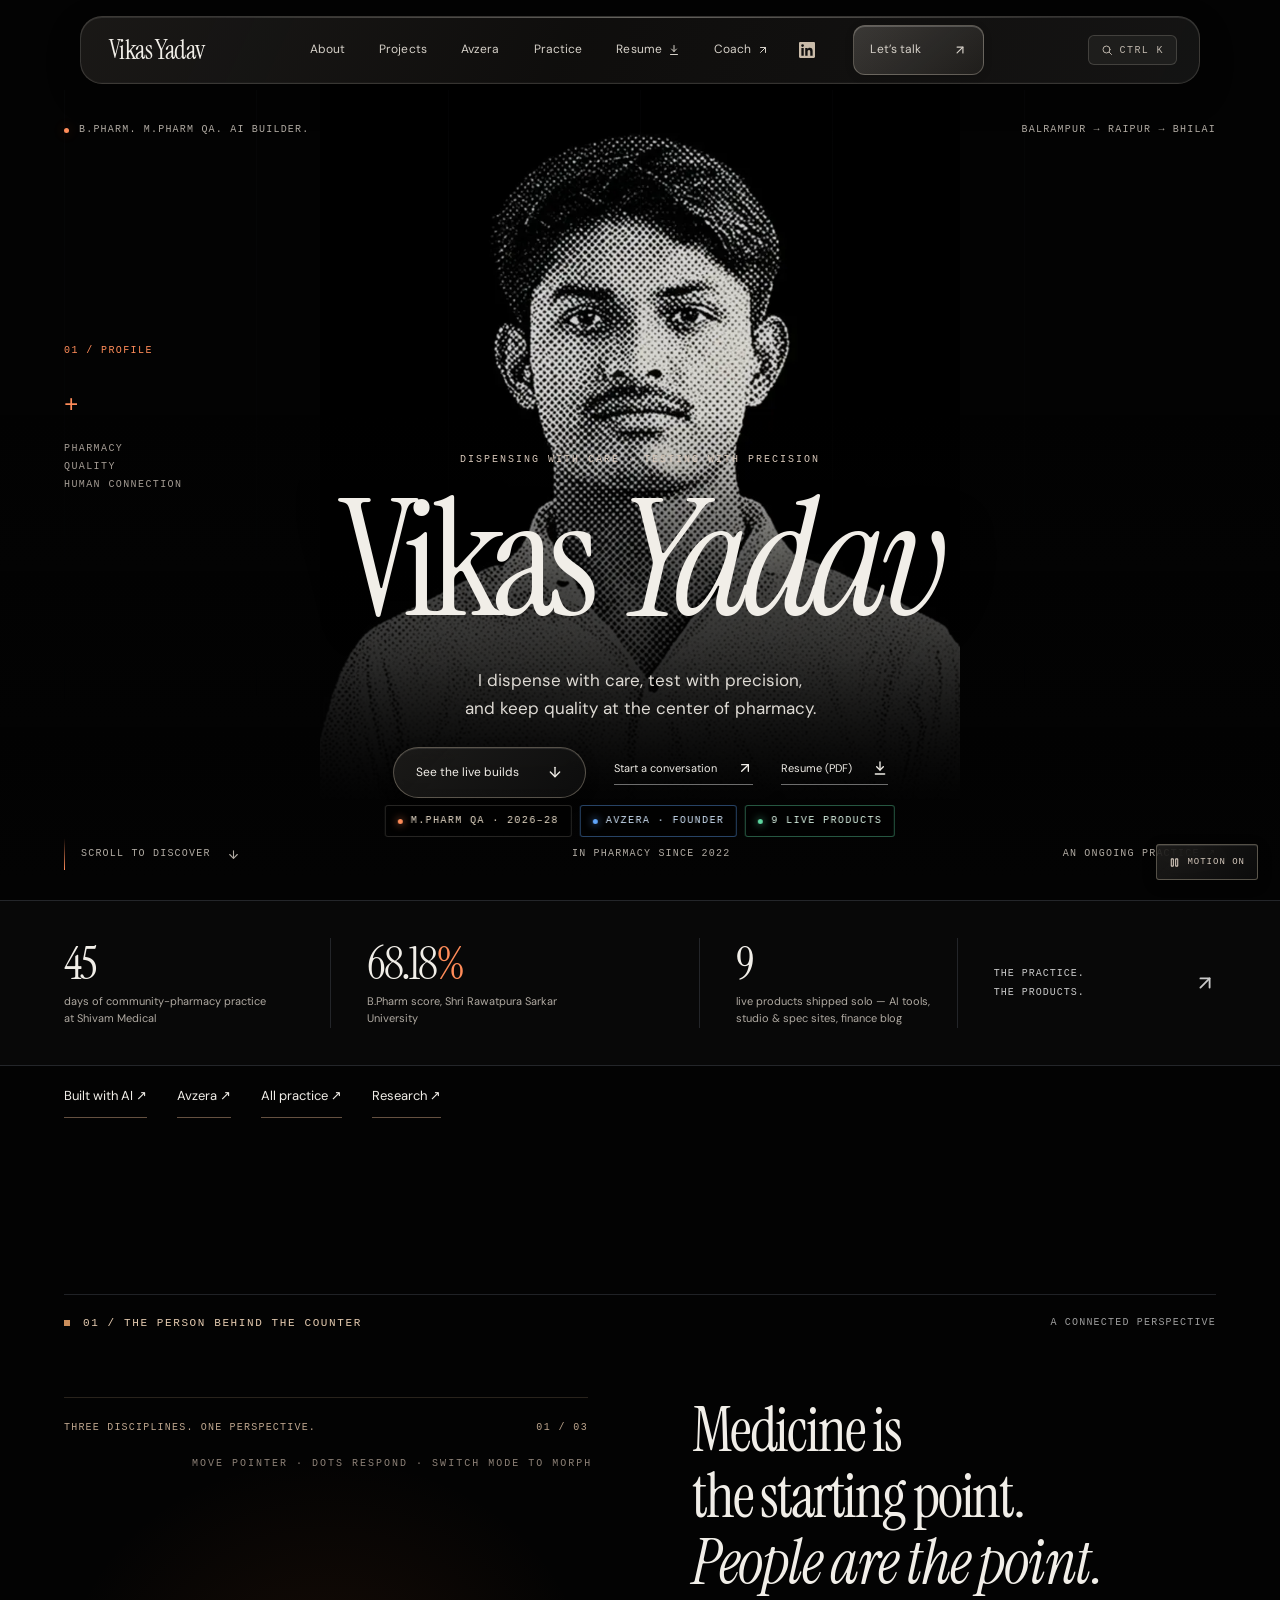
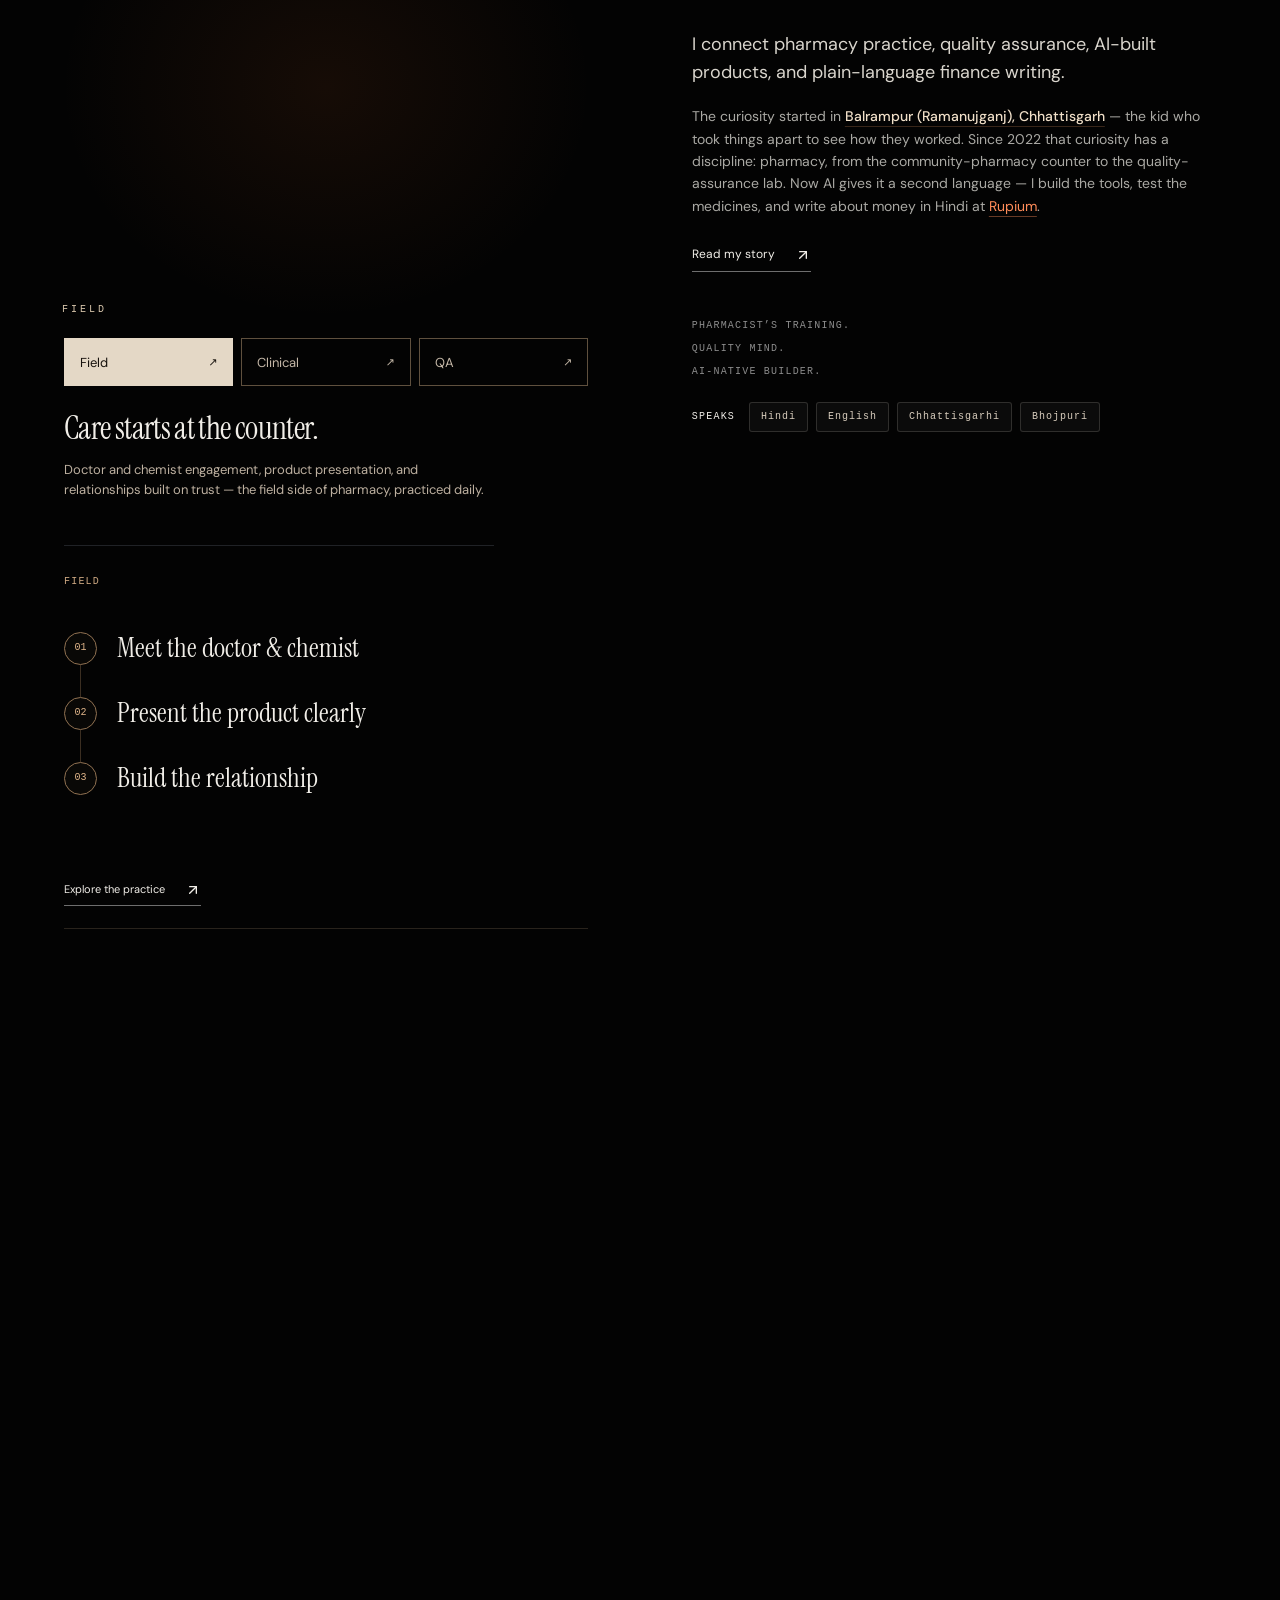
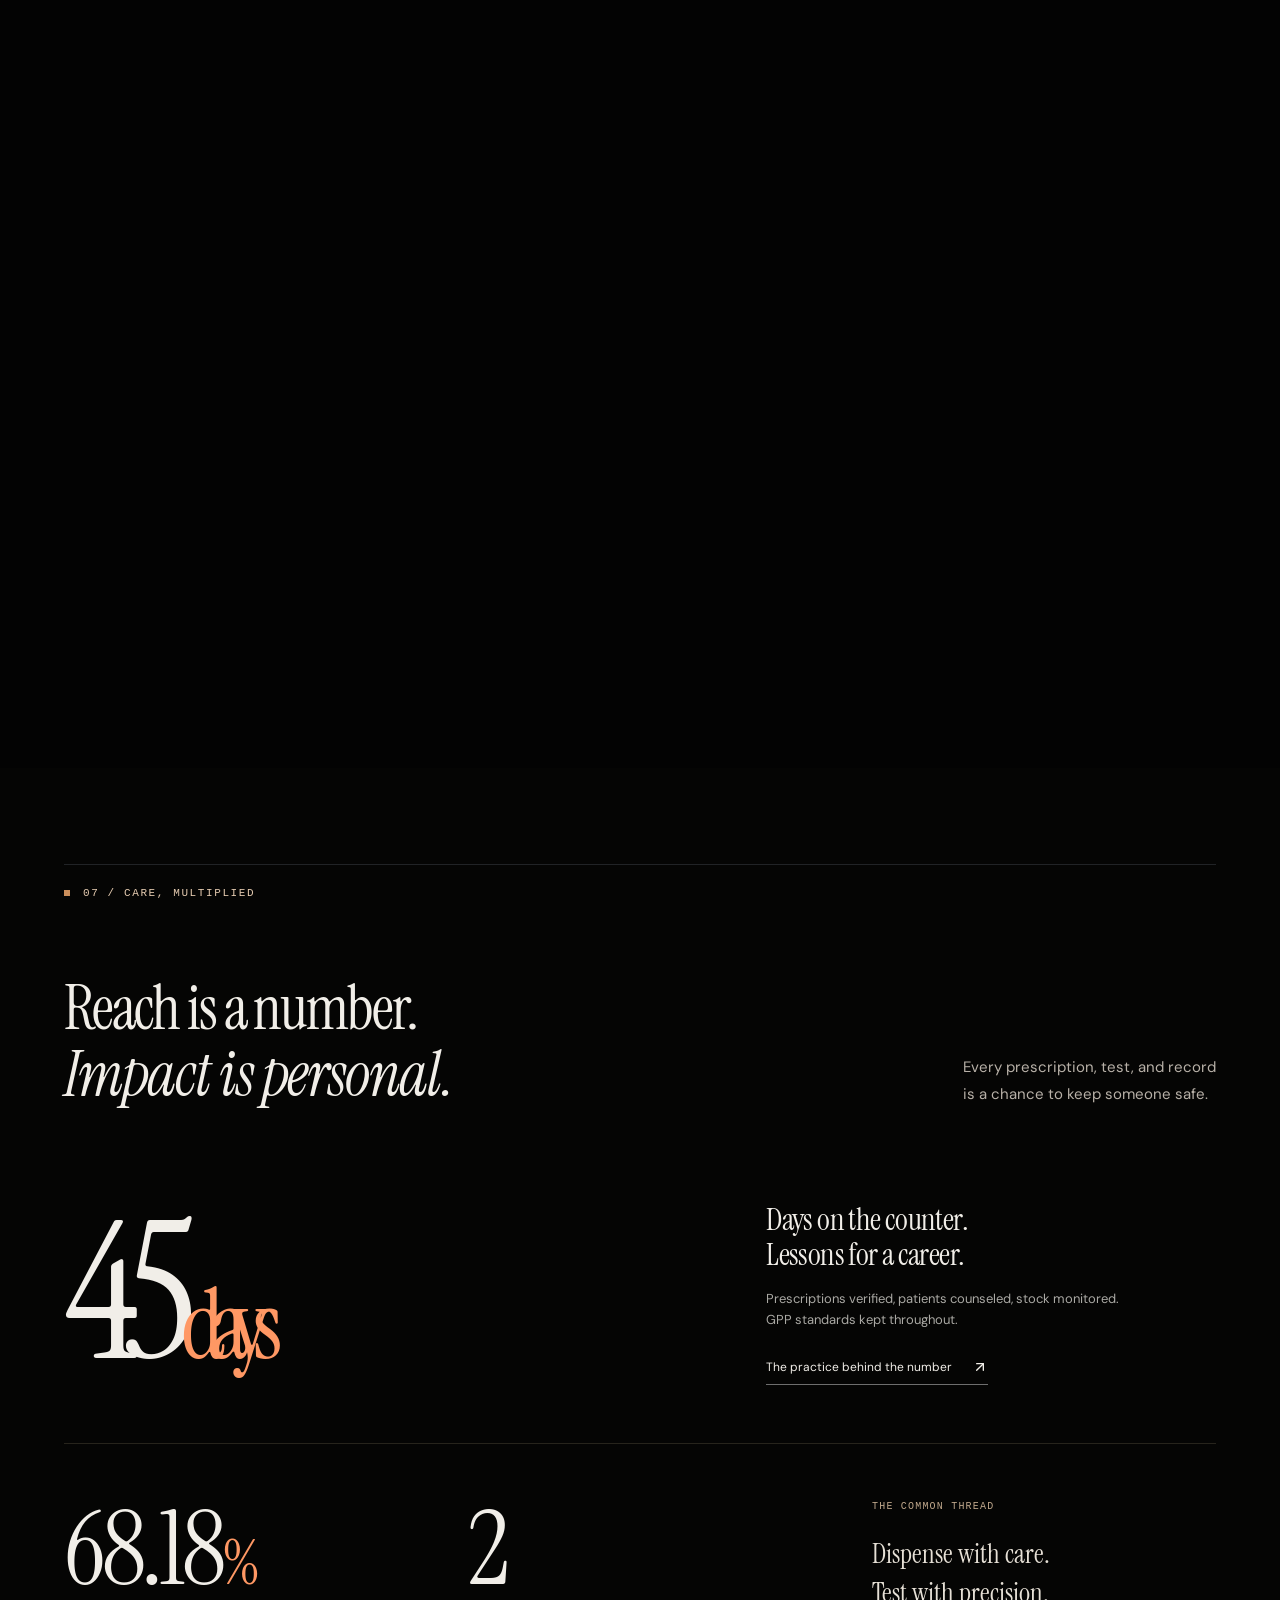
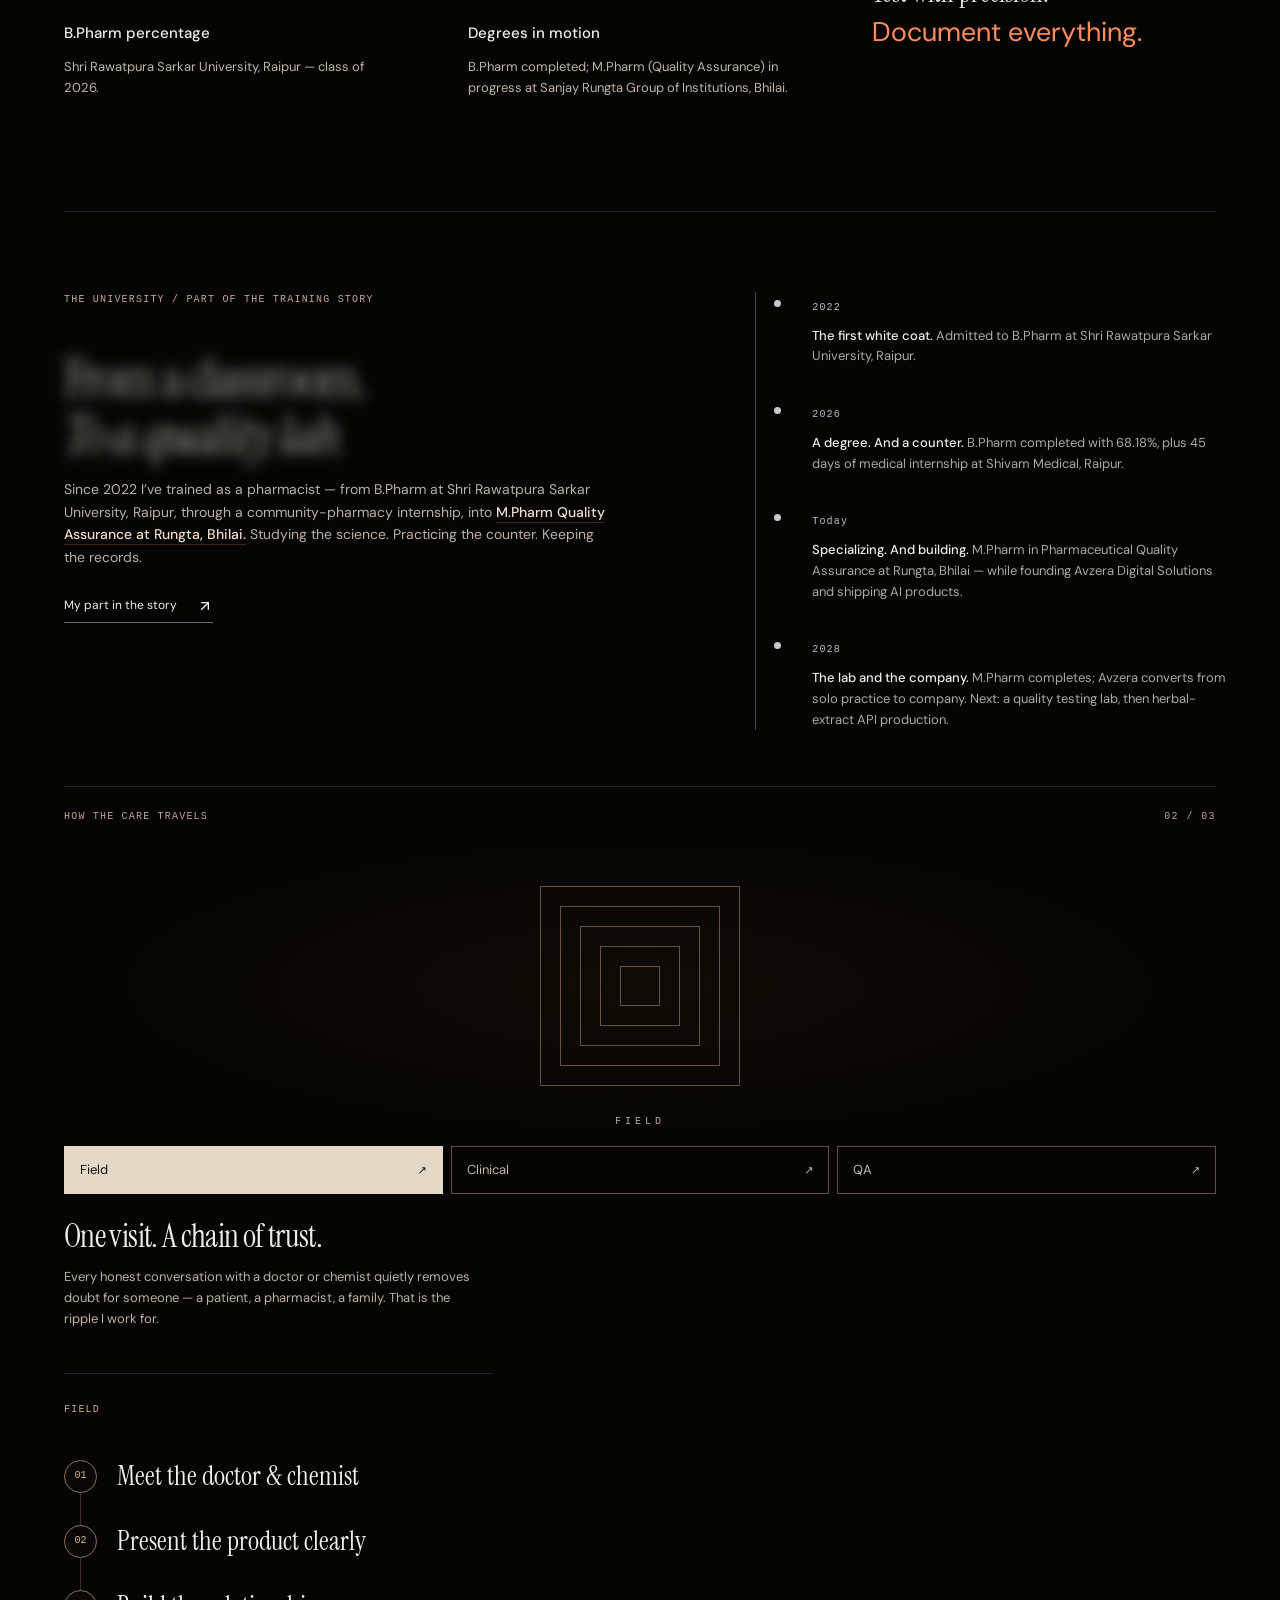
==== index.html @ 81adb716 "Update portfolio to vikasyadav.is-a.dev Publish the full static site with canonical domain metadata " ====
<!DOCTYPE html>
<html lang="en" data-scroll-behavior="smooth">
<head>
<meta charset="UTF-8">
<meta name="viewport" content="width=device-width, initial-scale=1.0">
<title>Vikas Yadav — B.Pharm | M.Pharm Quality Assurance</title>
<meta name="description" content="Portfolio of Vikas Yadav — B.Pharm graduate, M.Pharm (Pharmaceutical Quality Assurance) candidate, and AI-native builder. Nine live products, a runnable QA × AI drafting bench, pharmacy practice and GPP compliance.">
<meta name="theme-color" content="#030303">
<meta property="og:type" content="website">
<meta property="og:title" content="Vikas Yadav — B.Pharm | M.Pharm Quality Assurance">
<meta property="og:description" content="I dispense with care, test with precision, and build with AI — nine live products plus a runnable QA × AI drafting bench.">
<meta property="og:image" content="https://vikasyadav.is-a.dev/assets/og-card.jpg">
<meta property="og:image:width" content="1200">
<meta property="og:image:height" content="630">
<meta property="og:url" content="https://vikasyadav.is-a.dev/">
<meta name="twitter:card" content="summary_large_image">
<meta name="twitter:title" content="Vikas Yadav — B.Pharm | M.Pharm Quality Assurance">
<meta name="twitter:description" content="I dispense with care, test with precision, and build with AI — nine live products plus a runnable QA × AI drafting bench.">
<meta name="twitter:image" content="https://vikasyadav.is-a.dev/assets/og-card.jpg">
<link rel="canonical" href="https://vikasyadav.is-a.dev/">
<script type="application/ld+json">
{
  "@context": "https://schema.org",
  "@type": "Person",
  "name": "Vikas Yadav",
  "url": "https://vikasyadav.is-a.dev/",
  "image": "https://vikasyadav.is-a.dev/assets/og-card.jpg",
  "jobTitle": "Pharmacy graduate, M.Pharm (Quality Assurance) candidate, AI-native builder",
  "description": "B.Pharm graduate and M.Pharm Pharmaceutical Quality Assurance candidate who builds live AI products solo; founder of Avzera Digital Solutions.",
  "email": "mailto:vvu364992@gmail.com",
  "telephone": "+91-74893-10821",
  "address": { "@type": "PostalAddress", "addressLocality": "Bhilai", "addressRegion": "Chhattisgarh", "addressCountry": "IN" },
  "alumniOf": [
    { "@type": "CollegeOrUniversity", "name": "Shri Rawatpura Sarkar University, Raipur" },
    { "@type": "CollegeOrUniversity", "name": "Sanjay Rungta Group of Institutions, Bhilai" }
  ],
  "worksFor": { "@type": "Organization", "name": "Avzera Digital Solutions" },
  "knowsAbout": ["Pharmaceutical Quality Assurance", "Good Pharmacy Practices", "AI agents and automation", "Web app development", "Hindi personal-finance writing"],
  "sameAs": ["https://www.linkedin.com/in/vikas-yadav-hq/", "https://www.rupium.in"]
}
</script>
<link rel="preload" as="font" type="font/woff2" href="assets/fonts/dm-sans-latin.woff2" crossorigin>
<link rel="preload" as="font" type="font/woff2" href="assets/fonts/instrument-serif-latin.woff2" crossorigin>
<link rel="preload" as="font" type="font/woff2" href="assets/fonts/instrument-serif-italic-latin.woff2" crossorigin>
<link rel="preload" as="image" href="assets/portrait-720.webp" imagesrcset="assets/portrait-560.webp 560w, assets/portrait-720.webp 720w, assets/portrait.webp 880w" imagesizes="(max-width:700px) 430px, 620px" fetchpriority="high">
<link rel="stylesheet" href="css/style.css">
<link rel="icon" href="data:image/svg+xml,%3Csvg xmlns='http://www.w3.org/2000/svg' viewBox='0 0 64 64'%3E%3Crect width='64' height='64' rx='14' fill='%23030303'/%3E%3Ctext x='32' y='44' font-family='Georgia,serif' font-size='36' fill='%23ff8c59' text-anchor='middle' font-style='italic'%3EV%3C/text%3E%3C/svg%3E">
</head>
<body>

<div class="scroll-progress" aria-hidden="true"></div>
<div class="scene-backdrop" aria-hidden="true">
  <figure class="hero-portrait">
    <img src="assets/portrait.webp" srcset="assets/portrait-560.webp 560w, assets/portrait-720.webp 720w, assets/portrait.webp 880w" sizes="(max-width:700px) 430px, 620px" alt="Vikas Yadav — halftone duotone portrait" fetchpriority="high" width="880" height="1100">
  </figure>
  <canvas class="hero-particles" aria-hidden="true"></canvas>
</div>

<a class="skip-link" href="#main">Skip to content</a>

<!-- ============ MOTION TOGGLE ============ -->
<button class="motion-toggle" id="motionToggle" aria-pressed="true" title="Toggle animations">
  <svg class="motion-icon-on" width="11" height="11" viewBox="0 0 24 24" fill="none" stroke="currentColor" stroke-width="2.4" stroke-linecap="round"><rect x="5" y="4" width="4.5" height="16" rx="1"/><rect x="14.5" y="4" width="4.5" height="16" rx="1"/></svg>
  <svg class="motion-icon-off" width="11" height="11" viewBox="0 0 24 24" fill="currentColor" stroke="currentColor" stroke-width="2" stroke-linejoin="round"><polygon points="6 3 20 12 6 21 6 3"/></svg>
  <span id="motionLabel">MOTION ON</span>
</button>

<button class="live-effects" id="liveEffects" aria-pressed="false">Enable live effects</button>

<!-- ============ NAVIGATION ============ -->
<header class="navigation" id="navigation">
  <a class="nav-brand" href="#top">Vikas Yadav</a>
  <nav class="nav-links" id="navLinks" aria-label="Primary">
    <a href="#about" data-nav="about"><span class="signal-text"><span class="signal-text-size">About</span><span class="signal-text-live">About</span></span></a>
    <a href="#projects" data-nav="projects"><span class="signal-text"><span class="signal-text-size">Projects</span><span class="signal-text-live">Projects</span></span></a>
    <a href="#avzera" data-nav="avzera"><span class="signal-text"><span class="signal-text-size">Avzera</span><span class="signal-text-live">Avzera</span></span></a>
    <a href="#work" data-nav="work"><span class="signal-text"><span class="signal-text-size">Practice</span><span class="signal-text-live">Practice</span></span></a>
    <a href="assets/vikas-yadav-resume.pdf" download><span class="signal-text"><span class="signal-text-size">Resume</span><span class="signal-text-live">Resume</span></span>
      <svg width="12" height="12" viewBox="0 0 24 24" fill="none" stroke="currentColor" stroke-width="2" stroke-linecap="round" stroke-linejoin="round"><path d="M12 3v12"/><path d="m7 10 5 5 5-5"/><path d="M5 21h14"/></svg>
    </a>
    <a href="coach/index.html"><span class="signal-text"><span class="signal-text-size">Coach</span><span class="signal-text-live">Coach</span></span>
      <svg width="12" height="12" viewBox="0 0 24 24" fill="none" stroke="currentColor" stroke-width="2" stroke-linecap="round" stroke-linejoin="round"><path d="M7 7h10v10"/><path d="M7 17 17 7"/></svg>
    </a>
    <a href="https://www.linkedin.com/in/vikas-yadav-hq/" target="_blank" rel="noopener noreferrer" class="nav-linkedin" aria-label="Vikas Yadav on LinkedIn" title="LinkedIn">
      <svg width="16" height="16" viewBox="0 0 24 24" fill="currentColor" aria-hidden="true"><path d="M20.447 20.452h-3.554v-5.569c0-1.328-.027-3.037-1.852-3.037-1.853 0-2.136 1.445-2.136 2.939v5.667H9.351V9h3.414v1.561h.046c.477-.9 1.637-1.85 3.37-1.85 3.601 0 4.267 2.37 4.267 5.455v6.286zM5.337 7.433a2.062 2.062 0 0 1-2.063-2.065 2.064 2.064 0 1 1 2.063 2.065zm1.782 13.019H3.555V9h3.564v11.452zM22.225 0H1.771C.792 0 0 .774 0 1.729v20.542C0 23.227.792 24 1.771 24h20.451C23.2 24 24 23.227 24 22.271V1.729C24 .774 23.2 0 22.222 0h.003z"/></svg>
    </a>
    <button class="menu-palette" id="paletteHintMobile" type="button">
      <span>Search / commands</span>
      <svg width="18" height="18" viewBox="0 0 24 24" fill="none" stroke="currentColor" stroke-width="2" stroke-linecap="round" stroke-linejoin="round"><circle cx="11" cy="11" r="7"/><path d="m21 21-4.3-4.3"/></svg>
    </button>
    <a href="#contact" class="nav-contact"><span class="signal-text"><span class="signal-text-size">Let’s talk</span><span class="signal-text-live">Let’s talk</span></span>
      <svg width="14" height="14" viewBox="0 0 24 24" fill="none" stroke="currentColor" stroke-width="2" stroke-linecap="round" stroke-linejoin="round"><path d="M7 7h10v10"/><path d="M7 17 17 7"/></svg>
    </a>
  </nav>
  <button class="palette-hint" id="paletteHint" type="button" title="Open command palette (Ctrl+K)">
    <svg width="12" height="12" viewBox="0 0 24 24" fill="none" stroke="currentColor" stroke-width="2" stroke-linecap="round" stroke-linejoin="round"><circle cx="11" cy="11" r="7"/><path d="m21 21-4.3-4.3"/></svg>
    <span>CTRL K</span>
  </button>
  <button class="menu-toggle" id="menuToggle" aria-expanded="false" aria-controls="navLinks">
    <span>Menu</span>
    <svg width="18" height="18" viewBox="0 0 24 24" fill="none" stroke="currentColor" stroke-width="1.8" stroke-linecap="round"><line x1="3" y1="7" x2="21" y2="7"/><line x1="3" y1="12" x2="21" y2="12"/><line x1="3" y1="17" x2="21" y2="17"/></svg>
  </button>
</header>

<main id="main">

<!-- ============ HERO ============ -->
<section class="hero" id="top">
  <div class="hero-grid" aria-hidden="true"></div>

  <div class="hero-topline">
    <span><i class="live-dot"></i> B.PHARM. M.PHARM QA. AI BUILDER.</span>
    <span>BALRAMPUR → RAIPUR → BHILAI</span>
  </div>

  <div class="hero-content">
    <span class="hero-kicker" data-glitch><span class="signal-text"><span class="signal-text-size">DISPENSING WITH CARE · TESTING WITH PRECISION</span><span class="signal-text-live">DISPENSING WITH CARE · TESTING WITH PRECISION</span></span></span>
    <h1>
      <span class="line-mask"><span class="reveal-line">Vikas <em>Yadav</em></span></span>
    </h1>
    <div class="hero-description">
      <p>I dispense with care, test with precision,<br class="desktop-break"> and keep quality at the center of pharmacy.</p>
      <div class="hero-actions">
        <a class="pill-link" href="#projects"><span class="signal-text"><span class="signal-text-size">See the live builds</span><span class="signal-text-live">See the live builds</span></span>
          <svg width="16" height="16" viewBox="0 0 24 24" fill="none" stroke="currentColor" stroke-width="2" stroke-linecap="round" stroke-linejoin="round"><path d="M12 5v14"/><path d="m19 12-7 7-7-7"/></svg>
        </a>
        <a class="text-link" href="#contact"><span class="signal-text"><span class="signal-text-size">Start a conversation</span><span class="signal-text-live">Start a conversation</span></span>
          <svg width="16" height="16" viewBox="0 0 24 24" fill="none" stroke="currentColor" stroke-width="2" stroke-linecap="round" stroke-linejoin="round"><path d="M7 7h10v10"/><path d="M7 17 17 7"/></svg>
        </a>
        <a class="text-link" href="assets/vikas-yadav-resume.pdf" download><span class="signal-text"><span class="signal-text-size">Resume (PDF)</span><span class="signal-text-live">Resume (PDF)</span></span>
          <svg width="16" height="16" viewBox="0 0 24 24" fill="none" stroke="currentColor" stroke-width="2" stroke-linecap="round" stroke-linejoin="round"><path d="M12 3v12"/><path d="m7 10 5 5 5-5"/><path d="M5 21h14"/></svg>
        </a>
      </div>
      <div class="hero-status" aria-label="Current status">
        <span class="status-chip"><i class="live-dot"></i> M.PHARM QA · 2026–28</span>
        <span class="status-chip status-chip-blue"><i></i> AVZERA · FOUNDER</span>
        <span class="status-chip status-chip-green"><i></i> 9 LIVE PRODUCTS</span>
      </div>
    </div>
  </div>

  <div class="hero-side-note" aria-hidden="true">
    <span>01 / PROFILE</span>
    <span>PHARMACY<br>QUALITY<br>HUMAN CONNECTION</span>
  </div>

  <div class="hero-bottom">
    <a href="#about"><span class="scroll-line"></span> SCROLL TO DISCOVER
      <svg width="13" height="13" viewBox="0 0 24 24" fill="none" stroke="currentColor" stroke-width="2" stroke-linecap="round" stroke-linejoin="round"><path d="M12 5v14"/><path d="m19 12-7 7-7-7"/></svg>
    </a>
    <span>IN PHARMACY SINCE 2022</span>
    <span class="hero-edition">AN ONGOING PRACTICE ↗</span>
  </div>
</section>

<!-- ============ PROOF STRIP ============ -->
<section class="proof-strip" aria-label="Career highlights">
  <div>
    <strong><span class="count" data-count="45">0</span><span class="suffix"></span></strong>
    <p>days of community-pharmacy practice at Shivam Medical</p>
  </div>
  <div>
    <strong><span class="count" data-count="68.18" data-format="dec2">0</span><span class="suffix">%</span></strong>
    <p>B.Pharm score, Shri Rawatpura Sarkar University</p>
  </div>
  <div>
    <strong><span class="count" data-count="9">0</span><span class="suffix"></span></strong>
    <p>live products shipped solo — AI tools, studio &amp; spec sites, finance blog</p>
  </div>
  <a href="#projects">THE PRACTICE.<br>THE PRODUCTS.
    <svg width="22" height="22" viewBox="0 0 24 24" fill="none" stroke="currentColor" stroke-width="2" stroke-linecap="round" stroke-linejoin="round"><path d="M7 7h10v10"/><path d="M7 17 17 7"/></svg>
  </a>
</section>

<div class="chapter-index solid-section">
  <a href="#projects">Built with AI ↗</a>
  <a href="#avzera">Avzera ↗</a>
  <a href="#work">All practice ↗</a>
  <a href="#research">Research ↗</a>
</div>

<!-- ============ ABOUT ============ -->
<section id="about" class="about chapter solid-section">
  <div class="section-label">
    <span data-glitch><span class="signal-text"><span class="signal-text-size">01 / THE PERSON BEHIND THE COUNTER</span><span class="signal-text-live">01 / THE PERSON BEHIND THE COUNTER</span></span></span>
    <span>A CONNECTED PERSPECTIVE</span>
  </div>
  <div class="about-grid">
    <div class="about-copy" data-reveal>
      <h2>Medicine is<br>the starting point.<br><em>People are the point.</em></h2>
      <p class="lead">I connect pharmacy practice, quality assurance, AI-built products, and plain-language finance writing.</p>
      <p>The curiosity started in <strong class="copy-highlight">Balrampur (Ramanujganj), Chhattisgarh</strong> — the kid who took things apart to see how they worked. Since 2022 that curiosity has a discipline: pharmacy, from the community-pharmacy counter to the quality-assurance lab. Now AI gives it a second language — I build the tools, test the medicines, and write about money in Hindi at <a class="copy-link" href="https://www.rupium.in" target="_blank" rel="noopener noreferrer">Rupium</a>.</p>
      <a class="text-link" href="#journey">Read my story
        <svg width="16" height="16" viewBox="0 0 24 24" fill="none" stroke="currentColor" stroke-width="2" stroke-linecap="round" stroke-linejoin="round"><path d="M7 7h10v10"/><path d="M7 17 17 7"/></svg>
      </a>
      <div class="identity-notes">
        <span>PHARMACIST’S TRAINING.</span>
        <span>QUALITY MIND.</span>
        <span>AI-NATIVE BUILDER.</span>
      </div>
      <div class="lang-strip" aria-label="Languages">
        <span class="eyebrow">SPEAKS</span>
        <span>Hindi</span><span>English</span><span>Chhattisgarhi</span><span>Bhojpuri</span>
      </div>
    </div>

    <div class="signal-explorer">
      <div class="signal-topline">
        <span class="eyebrow">THREE DISCIPLINES. ONE PERSPECTIVE.</span>
        <span>01 / 03</span>
      </div>
      <div class="signal-visual signal-visual-dots" id="signalVisual1">
        <canvas id="signalCanvas1" aria-hidden="true"></canvas>
        <div class="signal-fallback" aria-hidden="true"><i></i><i></i><i></i><i></i><i></i></div>
        <span class="signal-dot-hint">MOVE POINTER · DOTS RESPOND · SWITCH MODE TO MORPH</span>
        <span class="signal-center-label">CHOOSE A PERSPECTIVE</span>
      </div>
      <div class="signal-options" role="group" aria-label="Choose a perspective">
        <button type="button" aria-pressed="true" data-mode="field">Field <i>↗</i></button>
        <button type="button" aria-pressed="false" data-mode="clinical">Clinical <i>↗</i></button>
        <button type="button" aria-pressed="false" data-mode="qa">QA <i>↗</i></button>
      </div>
      <div class="signal-story" aria-live="polite">
        <h3 id="signalTitle1">Care starts at the counter.</h3>
        <p id="signalText1">Doctor and chemist engagement, product presentation, and relationships built on trust — the field side of pharmacy, practiced daily.</p>
        <div class="thinking-path">
          <span class="eyebrow" id="signalPathLabel1">FIELD</span>
          <ol id="signalPath1">
            <li style="animation-delay:0ms"><span>01</span>Meet the doctor &amp; chemist</li>
            <li style="animation-delay:70ms"><span>02</span>Present the product clearly</li>
            <li style="animation-delay:140ms"><span>03</span>Build the relationship</li>
          </ol>
        </div>
        <a class="text-link" href="#work">Explore the practice
          <svg width="16" height="16" viewBox="0 0 24 24" fill="none" stroke="currentColor" stroke-width="2" stroke-linecap="round" stroke-linejoin="round"><path d="M7 7h10v10"/><path d="M7 17 17 7"/></svg>
        </a>
      </div>
    </div>
  </div>
</section>

<!-- ============ BUILT WITH AI / SHOWCASE ============ -->
<section class="media-showcase chapter solid-section" id="projects">
  <div class="section-label">
    <span data-glitch><span class="signal-text"><span class="signal-text-size">02 / BUILT WITH AI</span><span class="signal-text-live">02 / BUILT WITH AI</span></span></span>
    <span>SHIPPED. LIVE. VERIFIED.</span>
  </div>
  <div class="selected-heading" data-editorial-reveal>
    <h2>Nine products.<br><em>One builder.</em></h2>
    <p>AI agents, studio &amp; spec sites, and a finance blog —<br>designed, built, and shipped solo.<br>Nine live links, plus one runnable prototype.</p>
    <a class="text-link" href="#avzera">Hire the builder — Avzera
      <svg width="16" height="16" viewBox="0 0 24 24" fill="none" stroke="currentColor" stroke-width="2" stroke-linecap="round" stroke-linejoin="round"><path d="M7 7h10v10"/><path d="M7 17 17 7"/></svg>
    </a>
  </div>

  <div class="showcase-filters" role="group" aria-label="Filter projects">
    <button aria-pressed="true" data-filter="all">All builds</button>
    <button aria-pressed="false" data-filter="ai">AI products</button>
    <button aria-pressed="false" data-filter="client">Sites &amp; concepts</button>
    <button aria-pressed="false" data-filter="writing">Writing</button>
  </div>

  <span class="eyebrow showcase-count" aria-live="polite"><span id="showcaseCount">09</span> <span id="showcaseCountLabel">LIVE BUILDS</span></span>

  <div class="showcase-grid" id="showcaseGrid">
    <article class="showcase-card" data-channel="ai">
      <a class="showcase-screen" style="--show-hue:22" href="https://speakmark.vercel.app" target="_blank" rel="noopener noreferrer" aria-label="Open SpeakMark live site">
        <span class="showcase-art"><span class="showcase-kicker">AI PRODUCT / 01</span><span class="showcase-title">SpeakMark —<br><em>speaking coach.</em></span><span class="showcase-code">score: 0–10 · streak: daily</span></span>
        <span class="showcase-status"><i class="live-dot"></i> LIVE</span>
        <span class="showcase-arrow"><svg width="22" height="22" viewBox="0 0 24 24" fill="none" stroke="currentColor" stroke-width="2" stroke-linecap="round" stroke-linejoin="round"><path d="M7 7h10v10"/><path d="M7 17 17 7"/></svg></span>
      </a>
      <div class="showcase-meta"><span class="eyebrow">AI product</span><span class="showcase-credit">Solo build · AI coaching</span></div>
      <h3>SpeakMark</h3>
      <p>An AI English-speaking coach that marks your grammar like a red pen, scores every attempt out of 10, and keeps streaks so practice becomes daily.</p>
      <div class="showcase-tags"><span>Speech AI</span><span>Grammar marking</span><span>Streaks</span></div>
      <a class="text-link" href="https://speakmark.vercel.app" target="_blank" rel="noopener noreferrer">Open live site
        <svg width="16" height="16" viewBox="0 0 24 24" fill="none" stroke="currentColor" stroke-width="2" stroke-linecap="round" stroke-linejoin="round"><path d="M7 7h10v10"/><path d="M7 17 17 7"/></svg>
      </a>
    </article>

    <article class="showcase-card" data-channel="ai">
      <a class="showcase-screen" style="--show-hue:150" href="https://mira-skin-guide.onrender.com" target="_blank" rel="noopener noreferrer" aria-label="Open Mira Skin Health Guide live site">
        <span class="showcase-art"><span class="showcase-kicker">AI PRODUCT / 02</span><span class="showcase-title">Mira —<br><em>skin guide.</em></span><span class="showcase-code">photo + voice → guidance</span></span>
        <span class="showcase-status"><i class="live-dot"></i> LIVE</span>
        <span class="showcase-arrow"><svg width="22" height="22" viewBox="0 0 24 24" fill="none" stroke="currentColor" stroke-width="2" stroke-linecap="round" stroke-linejoin="round"><path d="M7 7h10v10"/><path d="M7 17 17 7"/></svg></span>
      </a>
      <div class="showcase-meta"><span class="eyebrow">AI product</span><span class="showcase-credit">Solo build · Health guidance</span></div>
      <h3>Mira Skin Health Guide</h3>
      <p>Send a photo and a voice or text question; Mira replies gently in spoken Hindi or English, with safety-first framing on every answer. Free hosting — the first load can take ~30s to wake.</p>
      <div class="showcase-tags"><span>Vision AI</span><span>Voice replies</span><span>Hindi + English</span></div>
      <a class="text-link" href="https://mira-skin-guide.onrender.com" target="_blank" rel="noopener noreferrer">Open live site
        <svg width="16" height="16" viewBox="0 0 24 24" fill="none" stroke="currentColor" stroke-width="2" stroke-linecap="round" stroke-linejoin="round"><path d="M7 7h10v10"/><path d="M7 17 17 7"/></svg>
      </a>
    </article>

    <article class="showcase-card" data-channel="ai">
      <a class="showcase-screen" style="--show-hue:90" href="https://zero-flow.pages.dev" target="_blank" rel="noopener noreferrer" aria-label="Open Zero Flow live site">
        <span class="showcase-art"><span class="showcase-kicker">AI PRODUCT / 03</span><span class="showcase-title">Zero Flow —<br><em>voice at the cursor.</em></span><span class="showcase-code">hold Right Alt → text</span></span>
        <span class="showcase-status"><i class="live-dot"></i> LIVE · FREE BETA</span>
        <span class="showcase-arrow"><svg width="22" height="22" viewBox="0 0 24 24" fill="none" stroke="currentColor" stroke-width="2" stroke-linecap="round" stroke-linejoin="round"><path d="M7 7h10v10"/><path d="M7 17 17 7"/></svg></span>
      </a>
      <div class="showcase-meta"><span class="eyebrow">AI product</span><span class="showcase-credit">Solo build · System-wide dictation</span></div>
      <h3>Zero Flow</h3>
      <p>Dictation wherever you type: hold Right Alt on Windows or use the Android voice keyboard, and spoken Hindi or English becomes clean text at your cursor. Free beta — sign-in and internet required, with cloud transcription.</p>
      <div class="showcase-tags"><span>Windows + Android</span><span>Hindi + English</span><span>Free beta</span></div>
      <a class="text-link" href="https://zero-flow.pages.dev" target="_blank" rel="noopener noreferrer">Open live site
        <svg width="16" height="16" viewBox="0 0 24 24" fill="none" stroke="currentColor" stroke-width="2" stroke-linecap="round" stroke-linejoin="round"><path d="M7 7h10v10"/><path d="M7 17 17 7"/></svg>
      </a>
    </article>

    <article class="showcase-card" data-channel="client">
      <a class="showcase-screen" style="--show-hue:35" href="https://vivanz-palace.vercel.app" target="_blank" rel="noopener noreferrer" aria-label="Open Hotel Vivanz Palace live site">
        <span class="showcase-art"><span class="showcase-kicker">SPEC BUILD / 04</span><span class="showcase-title">Vivanz Palace —<br><em>Bhilai.</em></span><span class="showcase-code">banquet: 200 seats</span></span>
        <span class="showcase-status showcase-status-concept"><i></i> SPEC BUILD · LIVE</span>
        <span class="showcase-arrow"><svg width="22" height="22" viewBox="0 0 24 24" fill="none" stroke="currentColor" stroke-width="2" stroke-linecap="round" stroke-linejoin="round"><path d="M7 7h10v10"/><path d="M7 17 17 7"/></svg></span>
      </a>
      <div class="showcase-meta"><span class="eyebrow">Spec build</span><span class="showcase-credit">Solo build · Hospitality</span></div>
      <h3>Hotel Vivanz Palace, Bhilai</h3>
      <p>A self-initiated build for a real Bhilai hotel: 200-seat banquet showcase, WhatsApp inquiry form, gallery lightbox, and a light/dark theme toggle. Built on my own initiative as proof of work — not a commissioned client project.</p>
      <div class="showcase-tags"><span>Spec build</span><span>WhatsApp leads</span><span>Lightbox</span></div>
      <a class="text-link" href="https://vivanz-palace.vercel.app" target="_blank" rel="noopener noreferrer">Open live site
        <svg width="16" height="16" viewBox="0 0 24 24" fill="none" stroke="currentColor" stroke-width="2" stroke-linecap="round" stroke-linejoin="round"><path d="M7 7h10v10"/><path d="M7 17 17 7"/></svg>
      </a>
    </article>

    <article class="showcase-card" data-channel="client">
      <a class="showcase-screen" style="--show-hue:280" href="https://liora-hotel-portfolio-demo.pages.dev" target="_blank" rel="noopener noreferrer" aria-label="Open Liora House concept demo">
        <span class="showcase-art"><span class="showcase-kicker">CONCEPT / 05</span><span class="showcase-title">Liora House —<br><em>luxury concept.</em></span><span class="showcase-code">demo: booking flow</span></span>
        <span class="showcase-status showcase-status-concept"><i></i> CONCEPT · LIVE</span>
        <span class="showcase-arrow"><svg width="22" height="22" viewBox="0 0 24 24" fill="none" stroke="currentColor" stroke-width="2" stroke-linecap="round" stroke-linejoin="round"><path d="M7 7h10v10"/><path d="M7 17 17 7"/></svg></span>
      </a>
      <div class="showcase-meta"><span class="eyebrow">Concept demo</span><span class="showcase-credit">Solo build · Hospitality concept</span></div>
      <h3>Liora House</h3>
      <p>A fictional luxury-house concept with a demo booking flow — built to show what premium hospitality can feel like online. Clearly labeled as a concept.</p>
      <div class="showcase-tags"><span>Concept</span><span>Booking demo</span><span>Art direction</span></div>
      <a class="text-link" href="https://liora-hotel-portfolio-demo.pages.dev" target="_blank" rel="noopener noreferrer">Open live demo
        <svg width="16" height="16" viewBox="0 0 24 24" fill="none" stroke="currentColor" stroke-width="2" stroke-linecap="round" stroke-linejoin="round"><path d="M7 7h10v10"/><path d="M7 17 17 7"/></svg>
      </a>
    </article>

    <article class="showcase-card" data-channel="writing">
      <a class="showcase-screen" style="--show-hue:48" href="https://www.rupium.in" target="_blank" rel="noopener noreferrer" aria-label="Open Rupium finance blog">
        <span class="showcase-art"><span class="showcase-kicker">FINANCE WRITING / 06</span><span class="showcase-title">Rupium —<br><em>paisa, samajh ke.</em></span><span class="showcase-code">finance · money · career · hindi</span></span>
        <span class="showcase-status"><i class="live-dot"></i> LIVE</span>
        <span class="showcase-arrow"><svg width="22" height="22" viewBox="0 0 24 24" fill="none" stroke="currentColor" stroke-width="2" stroke-linecap="round" stroke-linejoin="round"><path d="M7 7h10v10"/><path d="M7 17 17 7"/></svg></span>
      </a>
      <div class="showcase-meta"><span class="eyebrow">Finance blog</span><span class="showcase-credit">Solo writing · rupium.in</span></div>
      <h3>Rupium</h3>
      <p>My own Hindi personal-finance blog for young earners: first salary, side income, insurance rules, gold loans, ITR deadlines — explained plainly, published solo. Audience first; income follows.</p>
      <div class="showcase-tags"><span>Finance</span><span>Money</span><span>Career</span><span>Hindi</span></div>
      <a class="text-link" href="https://www.rupium.in" target="_blank" rel="noopener noreferrer">Read the blog
        <svg width="16" height="16" viewBox="0 0 24 24" fill="none" stroke="currentColor" stroke-width="2" stroke-linecap="round" stroke-linejoin="round"><path d="M7 7h10v10"/><path d="M7 17 17 7"/></svg>
      </a>
    </article>

    <article class="showcase-card" data-channel="client">
      <a class="showcase-screen" style="--show-hue:205" href="https://avzera.vercel.app" target="_blank" rel="noopener noreferrer" aria-label="Open Avzera studio site">
        <span class="showcase-art"><span class="showcase-kicker">STUDIO SITE / 07</span><span class="showcase-title">Avzera —<br><em>the studio.</em></span><span class="showcase-code">audit → staging → live</span></span>
        <span class="showcase-status"><i class="live-dot"></i> LIVE</span>
        <span class="showcase-arrow"><svg width="22" height="22" viewBox="0 0 24 24" fill="none" stroke="currentColor" stroke-width="2" stroke-linecap="round" stroke-linejoin="round"><path d="M7 7h10v10"/><path d="M7 17 17 7"/></svg></span>
      </a>
      <div class="showcase-meta"><span class="eyebrow">Studio site</span><span class="showcase-credit">Founder-led · Raipur</span></div>
      <h3>Avzera Digital Solutions</h3>
      <p>The live site of my founder-led studio: fast websites, Google Maps visibility and 24/7 WhatsApp/voice AI for local businesses. Free audit, staging in 24–48 hours, builds in 5–7 working days.</p>
      <div class="showcase-tags"><span>Studio site</span><span>Local business AI</span><span>WhatsApp leads</span></div>
      <a class="text-link" href="https://avzera.vercel.app" target="_blank" rel="noopener noreferrer">Open live site
        <svg width="16" height="16" viewBox="0 0 24 24" fill="none" stroke="currentColor" stroke-width="2" stroke-linecap="round" stroke-linejoin="round"><path d="M7 7h10v10"/><path d="M7 17 17 7"/></svg>
      </a>
    </article>

    <article class="showcase-card" data-channel="ai">
      <a class="showcase-screen" style="--show-hue:350" href="https://scribefire.vercel.app" target="_blank" rel="noopener noreferrer" aria-label="Open Scribefire live site">
        <span class="showcase-art"><span class="showcase-kicker">AI PRODUCT / 08</span><span class="showcase-title">Scribefire —<br><em>voice to clean text.</em></span><span class="showcase-code">hold key → speak → release</span></span>
        <span class="showcase-status"><i class="live-dot"></i> LIVE · FREE</span>
        <span class="showcase-arrow"><svg width="22" height="22" viewBox="0 0 24 24" fill="none" stroke="currentColor" stroke-width="2" stroke-linecap="round" stroke-linejoin="round"><path d="M7 7h10v10"/><path d="M7 17 17 7"/></svg></span>
      </a>
      <div class="showcase-meta"><span class="eyebrow">AI product</span><span class="showcase-credit">Solo build · Dictation</span></div>
      <h3>Scribefire</h3>
      <p>Free voice-to-text that types into any app on your machine: hold a key, talk, let go — filler words and stumbles are cleaned away and punctuated text lands at your cursor. Learns your names and jargon; nothing is stored after transcription.</p>
      <div class="showcase-tags"><span>Voice-to-text</span><span>Works in any app</span><span>Free</span></div>
      <a class="text-link" href="https://scribefire.vercel.app" target="_blank" rel="noopener noreferrer">Open live site
        <svg width="16" height="16" viewBox="0 0 24 24" fill="none" stroke="currentColor" stroke-width="2" stroke-linecap="round" stroke-linejoin="round"><path d="M7 7h10v10"/><path d="M7 17 17 7"/></svg>
      </a>
    </article>

    <article class="showcase-card" data-channel="client">
      <a class="showcase-screen" style="--show-hue:40" href="https://designambikapur.vercel.app" target="_blank" rel="noopener noreferrer" aria-label="Open Design X Interior concept site">
        <span class="showcase-art"><span class="showcase-kicker">CONCEPT / 09</span><span class="showcase-title">Design X —<br><em>luxury interiors.</em></span><span class="showcase-code">demo: consultation flow</span></span>
        <span class="showcase-status showcase-status-concept"><i></i> CONCEPT · LIVE</span>
        <span class="showcase-arrow"><svg width="22" height="22" viewBox="0 0 24 24" fill="none" stroke="currentColor" stroke-width="2" stroke-linecap="round" stroke-linejoin="round"><path d="M7 7h10v10"/><path d="M7 17 17 7"/></svg></span>
      </a>
      <div class="showcase-meta"><span class="eyebrow">Concept demo</span><span class="showcase-credit">Solo build · Interior concept</span></div>
      <h3>Design X Interior</h3>
      <p>A premium interior-studio concept: residential, commercial and modular-kitchen services, a filterable portfolio, before/after showcase and a consultation booking flow — art-directed in warm brass and stone. Clearly labeled as a concept build.</p>
      <div class="showcase-tags"><span>Concept</span><span>Interior studio</span><span>Booking demo</span></div>
      <a class="text-link" href="https://designambikapur.vercel.app" target="_blank" rel="noopener noreferrer">Open live demo
        <svg width="16" height="16" viewBox="0 0 24 24" fill="none" stroke="currentColor" stroke-width="2" stroke-linecap="round" stroke-linejoin="round"><path d="M7 7h10v10"/><path d="M7 17 17 7"/></svg>
      </a>
    </article>

    <article class="showcase-card" data-channel="ai" data-proto="1">
      <a class="showcase-screen" style="--show-hue:28" href="#bench" aria-label="Open the QA × AI drafting bench prototype on this page">
        <span class="showcase-art"><span class="showcase-kicker">QA × AI / PROTOTYPE</span><span class="showcase-title">Drafting bench —<br><em>AI drafts, human signs.</em></span><span class="showcase-code">draft() → check() → sign()</span></span>
        <span class="showcase-status showcase-status-proto"><i></i> PROTOTYPE</span>
        <span class="showcase-arrow"><svg width="22" height="22" viewBox="0 0 24 24" fill="none" stroke="currentColor" stroke-width="2" stroke-linecap="round" stroke-linejoin="round"><path d="M7 7h10v10"/><path d="M7 17 17 7"/></svg></span>
      </a>
      <div class="showcase-proto-body">
      <div class="showcase-meta"><span class="eyebrow">QA × AI prototype</span><span class="showcase-credit">Solo build · On this page</span></div>
      <h3>QA × AI Drafting Bench</h3>
      <p>Interactive prototype of my SOP drafting assistant: three lab templates, detail levels, a five-point manual QA checklist and a sign-off gate that locks export until a human verifies. Runs entirely in your browser.</p>
      <div class="showcase-tags"><span>SOP templates</span><span>Human-in-the-loop</span><span>In-browser</span></div>
      <a class="text-link" href="#bench">Run the bench
        <svg width="16" height="16" viewBox="0 0 24 24" fill="none" stroke="currentColor" stroke-width="2" stroke-linecap="round" stroke-linejoin="round"><path d="M7 7h10v10"/><path d="M7 17 17 7"/></svg>
      </a>
      </div>
    </article>
  </div>

  <div class="rupium-feed" data-editorial-reveal>
    <div class="feed-head">
      <span class="eyebrow">LATEST FROM RUPIUM / HINDI FINANCE GUIDES</span>
      <span class="feed-state" id="feedState">CONNECTING…</span>
    </div>
    <ol class="feed-list" id="feedList" aria-live="polite">
      <li class="feed-skeleton"><span></span><span></span></li>
      <li class="feed-skeleton"><span></span><span></span></li>
      <li class="feed-skeleton"><span></span><span></span></li>
    </ol>
    <a class="text-link" href="https://www.rupium.in" target="_blank" rel="noopener noreferrer">Read all guides
      <svg width="16" height="16" viewBox="0 0 24 24" fill="none" stroke="currentColor" stroke-width="2" stroke-linecap="round" stroke-linejoin="round"><path d="M7 7h10v10"/><path d="M7 17 17 7"/></svg>
    </a>
  </div>

  <div class="social-editorial" data-editorial-reveal>
    <div class="social-intro">
      <span class="eyebrow">THE CONVERSATION CONTINUES</span>
      <h3>Different formats.<br><em>The same curiosity.</em></h3>
    </div>
    <a class="social-feature" href="mailto:vvu364992@gmail.com">
      <svg width="24" height="24" viewBox="0 0 24 24" fill="none" stroke="currentColor" stroke-width="1.8" stroke-linecap="round" stroke-linejoin="round"><rect x="2" y="4" width="20" height="16" rx="2"/><path d="m22 7-10 6L2 7"/></svg>
      <span class="eyebrow">EMAIL / VVU364992@GMAIL.COM</span>
      <h4>Write to me<br><em>directly.</em></h4>
      <p>Client projects, collaborations, investments — or a question about pharmacy or AI.</p>
      <span class="social-action">Send an email
        <svg width="16" height="16" viewBox="0 0 24 24" fill="none" stroke="currentColor" stroke-width="2" stroke-linecap="round" stroke-linejoin="round"><path d="M7 7h10v10"/><path d="M7 17 17 7"/></svg>
      </span>
    </a>
    <a class="social-feature" href="https://wa.me/917489310821" target="_blank" rel="noopener noreferrer">
      <svg width="24" height="24" viewBox="0 0 24 24" fill="none" stroke="currentColor" stroke-width="1.8" stroke-linecap="round" stroke-linejoin="round"><path d="M21 11.5a8.38 8.38 0 0 1-.9 3.8 8.5 8.5 0 0 1-7.6 4.7 8.38 8.38 0 0 1-3.8-.9L3 21l1.9-5.7a8.38 8.38 0 0 1-.9-3.8 8.5 8.5 0 0 1 4.7-7.6 8.38 8.38 0 0 1 3.8-.9h.5a8.48 8.48 0 0 1 8 8v.5z"/></svg>
      <span class="eyebrow">WHATSAPP / +91 74893 10821</span>
      <h4>Say hello<br><em>on WhatsApp.</em></h4>
      <p>The fastest way to reach me — usually replied to the same day.</p>
      <span class="social-action">Open WhatsApp
        <svg width="16" height="16" viewBox="0 0 24 24" fill="none" stroke="currentColor" stroke-width="2" stroke-linecap="round" stroke-linejoin="round"><path d="M7 7h10v10"/><path d="M7 17 17 7"/></svg>
      </span>
    </a>
    <a class="social-feature social-feature-li" href="https://www.linkedin.com/in/vikas-yadav-hq/" target="_blank" rel="noopener noreferrer">
      <svg width="24" height="24" viewBox="0 0 24 24" fill="currentColor" aria-hidden="true"><path d="M20.447 20.452h-3.554v-5.569c0-1.328-.027-3.037-1.852-3.037-1.853 0-2.136 1.445-2.136 2.939v5.667H9.351V9h3.414v1.561h.046c.477-.9 1.637-1.85 3.37-1.85 3.601 0 4.267 2.37 4.267 5.455v6.286zM5.337 7.433a2.062 2.062 0 0 1-2.063-2.065 2.064 2.064 0 1 1 2.063 2.065zm1.782 13.019H3.555V9h3.564v11.452zM22.225 0H1.771C.792 0 0 .774 0 1.729v20.542C0 23.227.792 24 1.771 24h20.451C23.2 24 24 23.227 24 22.271V1.729C24 .774 23.2 0 22.222 0h.003z"/></svg>
      <span class="eyebrow">LINKEDIN / VIKAS-YADAV-HQ</span>
      <h4>Follow the build<br><em>in public.</em></h4>
      <p>Pharmacy × AI notes, build updates and the professional profile — where the work stays visible.</p>
      <span class="social-action">Connect on LinkedIn
        <svg width="16" height="16" viewBox="0 0 24 24" fill="none" stroke="currentColor" stroke-width="2" stroke-linecap="round" stroke-linejoin="round"><path d="M7 7h10v10"/><path d="M7 17 17 7"/></svg>
      </span>
    </a>
  </div>
</section>

<!-- ============ AVZERA ============ -->
<section class="avzera chapter solid-section" id="avzera">
  <div class="section-label">
    <span data-glitch><span class="signal-text"><span class="signal-text-size">03 / THE AGENCY</span><span class="signal-text-live">03 / THE AGENCY</span></span></span>
    <span>SOLO NOW. COMPANY BY 2028.</span>
  </div>
  <div class="avzera-grid">
    <div class="avzera-intro" data-reveal>
      <img class="avzera-logo" src="assets/avzera-logo-dark.jpg" alt="Avzera Digital Solutions logo" loading="lazy" width="1200" height="360">
      <h2>One person.<br>Full stack.<br><em>For now.</em></h2>
      <p>Avzera Digital Solutions is my agency — founded 2026, run solo, built to become a company. I take a business from invisible to operational: profile, website, automation. Every delivery above is proof of work. All three lines stay pitch-ready — the first yes picks the entry service. The studio site is live at avzera.vercel.app — free audit, staging in 24–48 hours, builds in 5–7 working days; <em>avzera.com follows the finished brand.</em> The studio ships in five live editions — the canonical site plus immersive 3D and experimental builds, all linked below.</p>
      <div class="avzera-readout" aria-label="Agency status readout">
        <span><b>STATUS</b> SOLO FOUNDER · OPERATING</span>
        <span><b>FOUNDED</b> 2026 · RAIPUR, CG</span>
        <span><b>STUDIO SITE</b> AVZERA.VERCEL.APP · 5 LIVE EDITIONS</span>
        <span><b>NEXT MILESTONE</b> FIRST PAYING CLIENT</span>
        <span><b>2028 TARGET</b> COMPANY + HIRES + AUTOMATION</span>
      </div>
      <div class="hero-actions">
        <a class="pill-link" href="https://wa.me/917489310821?text=Hi%20Vikas%2C%20I%20want%20to%20start%20a%20project%20with%20Avzera." target="_blank" rel="noopener noreferrer"><span class="signal-text"><span class="signal-text-size">Start a project with Avzera</span><span class="signal-text-live">Start a project with Avzera</span></span>
          <svg width="16" height="16" viewBox="0 0 24 24" fill="none" stroke="currentColor" stroke-width="2" stroke-linecap="round" stroke-linejoin="round"><path d="M7 7h10v10"/><path d="M7 17 17 7"/></svg>
        </a>
        <a class="text-link" href="mailto:vvu364992@gmail.com?subject=Avzera%20project%20enquiry"><span class="signal-text"><span class="signal-text-size">Email the agency</span><span class="signal-text-live">Email the agency</span></span>
          <svg width="16" height="16" viewBox="0 0 24 24" fill="none" stroke="currentColor" stroke-width="2" stroke-linecap="round" stroke-linejoin="round"><path d="M7 7h10v10"/><path d="M7 17 17 7"/></svg>
        </a>
        <a class="text-link" href="https://avzera.vercel.app" target="_blank" rel="noopener noreferrer"><span class="signal-text"><span class="signal-text-size">Visit the studio site</span><span class="signal-text-live">Visit the studio site</span></span>
          <svg width="16" height="16" viewBox="0 0 24 24" fill="none" stroke="currentColor" stroke-width="2" stroke-linecap="round" stroke-linejoin="round"><path d="M7 7h10v10"/><path d="M7 17 17 7"/></svg>
        </a>
      </div>
    </div>
    <div class="avzera-services">
      <article class="service-card" data-editorial-reveal style="--svc-hue:200">
        <span class="service-index">S/01</span>
        <h3>Business profile optimization</h3>
        <p>Google &amp; directory profiles rebuilt to convert — plus a ChatGPT-ready business profile so AI assistants recommend you correctly.</p>
        <div class="expertise-tags"><span>Google Business Profile</span><span>ChatGPT business profile</span><span>Local SEO</span></div>
      </article>
      <article class="service-card" data-editorial-reveal style="--svc-hue:22">
        <span class="service-index">S/02</span>
        <h3>Website development</h3>
        <p>Fast, mobile-first sites with real inquiry flows — like the self-initiated Vivanz Palace build: WhatsApp leads, gallery, theme toggle.</p>
        <div class="expertise-tags"><span>Business sites</span><span>Booking &amp; inquiry flows</span><span>Hosting &amp; handover</span></div>
      </article>
      <article class="service-card" data-editorial-reveal style="--svc-hue:150">
        <span class="service-index">S/03</span>
        <h3>Automation &amp; chatbots</h3>
        <p>Repetitive work removed: inquiry chatbots, follow-up automations, and AI agents wired into the tools a business already uses.</p>
        <div class="expertise-tags"><span>Inquiry chatbots</span><span>Workflow automation</span><span>AI agents</span></div>
      </article>
      <div class="avzera-pricing" data-editorial-reveal>
        <span class="eyebrow">STARTING RANGES / INR · FINAL QUOTE AFTER A SHORT BRIEF</span>
        <div class="price-row" style="--svc-hue:200"><span class="price-name">Profile optimization + ChatGPT profile</span><span class="price-range">₹3–5k</span><span class="price-note">2–3 day delivery</span></div>
        <div class="price-row" style="--svc-hue:22"><span class="price-name">Website development</span><span class="price-range">₹12–25k</span><span class="price-note">WhatsApp lead flow included</span></div>
        <div class="price-row" style="--svc-hue:150"><span class="price-name">Automation / chatbot setup</span><span class="price-range">₹8–15k</span><span class="price-note">+ ₹2–5k/mo retainer</span></div>
      </div>
      <p class="proof-policy" data-editorial-reveal>No borrowed praise. Client results will appear here — <em>named, with permission</em> — after the first paid projects. Until then, the live builds above are the proof.</p>
      <p class="proof-policy" data-editorial-reveal>Every engagement opens with a one-page scope sheet — <em>signed before build</em>. Two revision rounds included; extra rounds are billed, not absorbed.</p>
      <div class="avzera-ladder" data-editorial-reveal>
        <span class="eyebrow">THE LADDER / 2026 → 2031</span>
        <ol>
          <li><span>01</span>Freelance cashflow — Avzera solo</li>
          <li><span>02</span>Company + first hires, delivery automated</li>
          <li><span>03</span>QA documentation &amp; consulting, asset-light (post-2028)</li>
          <li><span>04</span>Quality testing lab → herbal-extract API pilot</li>
        </ol>
      </div>
    </div>
  </div>
  <div class="avzera-editions" data-editorial-reveal>
    <div class="editions-head">
      <span class="eyebrow">AVZERA STUDIO / FIVE LIVE EDITIONS</span>
      <p>One studio, five deployed builds — the canonical site plus immersive and experimental editions. Every link opens a real, live URL, and each is labeled for what it is.</p>
    </div>
    <div class="editions-grid">
      <a class="edition-tile" style="--ed-hue:205" href="https://avzera.vercel.app" target="_blank" rel="noopener noreferrer" aria-label="Open Avzera canonical studio site">
        <span class="edition-tag">CANONICAL</span>
        <span class="edition-name">Studio site</span>
        <span class="edition-url">avzera.vercel.app</span>
        <span class="edition-note">The main fast studio site — services, live work, pricing and inquiry.</span>
        <span class="edition-go">Open ↗</span>
      </a>
      <a class="edition-tile" style="--ed-hue:210" href="https://avzeralabs.pages.dev" target="_blank" rel="noopener noreferrer" aria-label="Open Avzera Labs immersive 3D site">
        <span class="edition-tag">IMMERSIVE 3D</span>
        <span class="edition-name">Avzera Labs</span>
        <span class="edition-url">avzeralabs.pages.dev</span>
        <span class="edition-note">A WebGL studio world — diagnose, upgrade, enhance; the flagship experience.</span>
        <span class="edition-go">Open ↗</span>
      </a>
      <a class="edition-tile" style="--ed-hue:190" href="https://avzerax.vercel.app" target="_blank" rel="noopener noreferrer" aria-label="Open Avzera X eight-room 3D story">
        <span class="edition-tag">3D STORY</span>
        <span class="edition-name">Avzera X</span>
        <span class="edition-url">avzerax.vercel.app</span>
        <span class="edition-note">A story in eight rooms — scroll-driven 3D walkthrough with sound.</span>
        <span class="edition-go">Open ↗</span>
      </a>
      <a class="edition-tile" style="--ed-hue:160" href="https://avzera-exp.vercel.app" target="_blank" rel="noopener noreferrer" aria-label="Open Avzera fast edition site">
        <span class="edition-tag">FAST EDITION</span>
        <span class="edition-name">Avzera Exp</span>
        <span class="edition-url">avzera-exp.vercel.app</span>
        <span class="edition-note">Sub-second standard site — problems, three pillars, 40/60 milestone pricing.</span>
        <span class="edition-go">Open ↗</span>
      </a>
      <a class="edition-tile" style="--ed-hue:265" href="https://avzera-experiments.vercel.app" target="_blank" rel="noopener noreferrer" aria-label="Open Avzera EXP experiments lab">
        <span class="edition-tag">EXPERIMENTS LAB</span>
        <span class="edition-name">Avzera EXP</span>
        <span class="edition-url">avzera-experiments.vercel.app</span>
        <span class="edition-note">A nine-stop WebGL lab — interactive walkthroughs of the studio’s work.</span>
        <span class="edition-go">Open ↗</span>
      </a>
    </div>
  </div>
</section>

<!-- ============ SELECTED WORK ============ -->
<section id="work" class="selected-work chapter solid-section">
  <div class="section-label">
    <span data-glitch><span class="signal-text"><span class="signal-text-size">04 / SELECTED PRACTICE</span><span class="signal-text-live">04 / SELECTED PRACTICE</span></span></span>
    <span>DISPENSED. TESTED. DOCUMENTED.</span>
  </div>
  <div class="selected-heading" data-editorial-reveal>
    <h2>Started as coursework.<br><em>Practiced as work.</em></h2>
    <p>From the counter people trust<br>to the lab records they audit.<br>A few things I’ve helped keep safe.</p>
  </div>

  <div class="work-gallery">
    <article class="work-piece work-piece-wide" data-editorial-reveal>
      <a class="work-artwork" href="#contact" aria-label="Explore community pharmacy practice at Shivam Medical">
        <div class="project-visual real-work-visual">
          <img src="assets/work-pharmacy.webp" alt="Pharmacy dispensing and stock tracking dashboard" loading="lazy" width="1536" height="1024">
          <div class="work-artifact-label"><span>PHARMACY PRACTICE &amp; GPP COMPLIANCE</span><span>45-DAY INTERNSHIP</span></div>
        </div>
        <span class="work-artwork-arrow">
          <svg width="24" height="24" viewBox="0 0 24 24" fill="none" stroke="currentColor" stroke-width="2" stroke-linecap="round" stroke-linejoin="round"><path d="M7 7h10v10"/><path d="M7 17 17 7"/></svg>
        </span>
      </a>
      <div class="work-caption">
        <span class="work-number">01</span>
        <div>
          <span class="eyebrow">Community pharmacy</span>
          <h3><a href="#contact">Shivam Medical, Raipur</a></h3>
          <p>Prescriptions verified, patients counseled, stock monitored. Forty-five days of Good Pharmacy Practices kept at a real counter.</p>
          <div class="work-cred"><span>45-day internship</span><span>Shivam Medical, Raipur</span><span>GPP · Hands-on</span></div>
        </div>
        <a class="text-link" href="#contact">Explore the story
          <svg width="16" height="16" viewBox="0 0 24 24" fill="none" stroke="currentColor" stroke-width="2" stroke-linecap="round" stroke-linejoin="round"><path d="M7 7h10v10"/><path d="M7 17 17 7"/></svg>
        </a>
      </div>
    </article>

    <article class="work-piece" data-editorial-reveal>
      <a class="work-artwork" href="#contact" aria-label="Explore the herbal cooling eye gel project">
        <div class="project-visual bootcamp-art">
          <img src="assets/work-gel.webp" alt="Herbal cooling eye gel formulation on a lab bench" loading="lazy" width="1536" height="1024">
          <div class="work-artifact-label"><span>ACADEMIC PROJECT &amp; FORMULATION</span><span>EFFICACY &amp; SAFETY EVALUATED</span></div>
        </div>
        <span class="work-artwork-arrow">
          <svg width="24" height="24" viewBox="0 0 24 24" fill="none" stroke="currentColor" stroke-width="2" stroke-linecap="round" stroke-linejoin="round"><path d="M7 7h10v10"/><path d="M7 17 17 7"/></svg>
        </span>
      </a>
      <div class="work-caption">
        <span class="work-number">02</span>
        <div>
          <span class="eyebrow">Pharmaceutics</span>
          <h3><a href="#contact">Herbal Cooling Eye Gel</a></h3>
          <p>A herbal-based cooling eye gel for digital eye strain relief. Formulated and evaluated for efficacy and safety.</p>
          <div class="work-cred"><span>B.Pharm · Final-year project</span><span>Shri Rawatpura Sarkar University, Raipur</span><span>2025–26 · Efficacy &amp; safety evaluated</span></div>
        </div>
        <a class="text-link" href="#contact">Explore the story
          <svg width="16" height="16" viewBox="0 0 24 24" fill="none" stroke="currentColor" stroke-width="2" stroke-linecap="round" stroke-linejoin="round"><path d="M7 7h10v10"/><path d="M7 17 17 7"/></svg>
        </a>
      </div>
    </article>

    <article class="work-piece" data-editorial-reveal>
      <a class="work-artwork" href="#research" aria-label="Explore pharmaceutical quality assurance training">
        <div class="project-visual course-art">
          <img src="assets/work-qa.webp" alt="Quality assurance bench: amber sample vials labeled QA-001 to QA-005, an HPLC stack drawing a chromatogram, and a checked checklist stamped VERIFIED" loading="lazy" width="1536" height="1024">
          <div class="course-art-note"><span>PHARMACEUTICAL QA</span><small>CURRENT SPECIALIZATION</small><small class="course-art-flow">SAMPLE → TEST → DOCUMENT</small></div>
        </div>
        <span class="work-artwork-arrow">
          <svg width="24" height="24" viewBox="0 0 24 24" fill="none" stroke="currentColor" stroke-width="2" stroke-linecap="round" stroke-linejoin="round"><path d="M7 7h10v10"/><path d="M7 17 17 7"/></svg>
        </span>
      </a>
      <div class="work-caption">
        <span class="work-number">03</span>
        <div>
          <span class="eyebrow">M.Pharm coursework</span>
          <h3><a href="#contact">Quality Assurance Lab</a></h3>
          <p>Sampling, testing against specification, and records that stand up to audit. My M.Pharm specialization at Rungta, Bhilai.</p>
          <div class="work-cred"><span>M.Pharm · QA specialization</span><span>Sanjay Rungta Group of Institutions, Bhilai</span><span>2026–28 · Instruments in training</span></div>
        </div>
        <a class="text-link" href="#research">Explore the story
          <svg width="16" height="16" viewBox="0 0 24 24" fill="none" stroke="currentColor" stroke-width="2" stroke-linecap="round" stroke-linejoin="round"><path d="M7 7h10v10"/><path d="M7 17 17 7"/></svg>
        </a>
      </div>
    </article>
  </div>

  <div class="work-more" data-editorial-reveal>
    <span class="eyebrow">MORE WAYS I PRACTICE</span>
    <a href="#projects">
      <span><small>04 / AI &amp; AUTOMATION</small>AI Agents, Chatbots &amp; Web Products <em>Built with AI</em></span>
      <svg width="22" height="22" viewBox="0 0 24 24" fill="none" stroke="currentColor" stroke-width="2" stroke-linecap="round" stroke-linejoin="round"><path d="M7 7h10v10"/><path d="M7 17 17 7"/></svg>
    </a>
    <a href="#avzera">
      <span><small>05 / DIGITAL &amp; REPORTING</small>MS Office, Excel &amp; Business Automation</span>
      <svg width="22" height="22" viewBox="0 0 24 24" fill="none" stroke="currentColor" stroke-width="2" stroke-linecap="round" stroke-linejoin="round"><path d="M7 7h10v10"/><path d="M7 17 17 7"/></svg>
    </a>
    <details>
      <summary>The practice behind the panels
        <svg width="16" height="16" viewBox="0 0 24 24" fill="none" stroke="currentColor" stroke-width="2" stroke-linecap="round" stroke-linejoin="round"><path d="m6 9 6 6 6-6"/></svg>
      </summary>
      <div class="workbench-detail">
        <p>Dispensing checked against prescription protocols, counseling on usage and dosage, inventory and expiry monitoring, and GPP standards kept throughout — recorded in spreadsheets and reports people actually read. Alongside it, my M.Pharm QA coursework adds sampling plans, specification testing, and batch documentation that survives an audit.</p>
      </div>
    </details>
    <a class="all-work-link" href="assets/vikas-yadav-resume.pdf" download>Download my resume (PDF)
      <svg width="16" height="16" viewBox="0 0 24 24" fill="none" stroke="currentColor" stroke-width="2" stroke-linecap="round" stroke-linejoin="round"><path d="M12 3v12"/><path d="m7 10 5 5 5-5"/><path d="M5 21h14"/></svg>
    </a>
  </div>
</section>

<!-- ============ RESEARCH / LAB ============ -->
<section class="research chapter solid-section" id="research">
  <div class="section-label">
    <span data-glitch><span class="signal-text"><span class="signal-text-size">05 / THE LAB SIDE</span><span class="signal-text-live">05 / THE LAB SIDE</span></span></span>
    <span>METHOD. INSTRUMENT. RECORD.</span>
  </div>
  <div class="research-grid">
    <div data-reveal>
      <h2>The thesis is a method.<br><em>The method is the product.</em></h2>
      <p class="lead">M.Pharm research direction: analytical method validation — proving a test measures what it claims, every time. Planned target: the herbal extract from my B.Pharm cooling eye-gel — the same lineage the future API pilot would use.</p>
      <p>That discipline is the seed of the business plan: an asset-light QA documentation and consulting practice first, then raw-material and finished-product testing, then stability studies — and eventually a herbal-extract / phytochemical API pilot. Each stage funds the next.</p>
      <p>First QA × AI build in the queue: a SOP and documentation drafting assistant — <em>AI drafts, I verify</em> against Schedule I, GPP and NABL. The same engine will power the consulting practice from 2028.</p>
      <div class="research-badges">
        <span class="status-chip status-chip-amber"><i></i> PHARMACIST REGISTRATION · IN PROCESS</span>
        <span class="status-chip status-chip-green"><i></i> BASIC LAB TECHNIQUES · HANDS-ON</span>
      </div>
      <a class="text-link" href="coach/index.html">Follow the staged plan in my life-coach dashboard
        <svg width="16" height="16" viewBox="0 0 24 24" fill="none" stroke="currentColor" stroke-width="2" stroke-linecap="round" stroke-linejoin="round"><path d="M7 7h10v10"/><path d="M7 17 17 7"/></svg>
      </a>
    </div>
    <div class="instrument-matrix" data-editorial-reveal>
      <span class="eyebrow">INSTRUMENT &amp; SKILL MATRIX / HONEST STATUS</span>
      <div class="matrix-row"><span>Basic lab techniques &amp; GPP</span><span class="matrix-state state-hands">HANDS-ON</span></div>
      <div class="matrix-row"><span>QA documentation &amp; records</span><span class="matrix-state state-hands">HANDS-ON</span></div>
      <div class="matrix-row"><span>Raw material sampling &amp; incoming inspection</span><span class="matrix-state state-hands">HANDS-ON</span></div>
      <div class="matrix-row"><span>HPLC</span><span class="matrix-state state-training">IN TRAINING · M.PHARM</span></div>
      <div class="matrix-row"><span>UV-Vis spectroscopy</span><span class="matrix-state state-training">THEORY · M.PHARM LAB AHEAD</span></div>
      <div class="matrix-row"><span>Dissolution testing</span><span class="matrix-state state-training">IN TRAINING · M.PHARM</span></div>
      <div class="matrix-row"><span>FTIR</span><span class="matrix-state state-training">IN TRAINING · M.PHARM</span></div>
      <div class="matrix-row"><span>AI tools, Excel &amp; automation</span><span class="matrix-state state-strong">STRONG</span></div>
      <p class="matrix-note">Nothing here is claimed beyond what is practiced. “Hands-on” means performed in lab; “in training” and “theory” rows are being learned during the M.Pharm program.</p>
      <div class="matrix-stack">
        <span class="eyebrow">DAILY AI + PRODUCTIVITY STACK</span>
        <div class="stack-tags"><span>ChatGPT</span><span>Gemini</span><span>Claude</span><span>Claude Code</span><span>Cursor</span><span>Antigravity</span><span>Qoder</span><span>Notion</span><span>Excel automation</span></div>
      </div>
    </div>
  </div>

  <div class="cred-ledger" data-editorial-reveal>
    <span class="eyebrow">CREDENTIALS &amp; TRAINING / ON THE RECORD</span>
    <div class="cred-grid">
      <div class="cred-item"><span class="cred-tag">DEGREE</span><b>B.Pharm · 68.18%</b><span class="cred-meta">Shri Rawatpura Sarkar University, Raipur · 2022–26</span></div>
      <div class="cred-item"><span class="cred-tag">POSTGRADUATE</span><b>M.Pharm · Quality Assurance</b><span class="cred-meta">Sanjay Rungta Group of Institutions, Bhilai · 2026–28 · in progress</span></div>
      <div class="cred-item"><span class="cred-tag">PRACTICE</span><b>45-day GPP internship</b><span class="cred-meta">Shivam Medical, Raipur · dispensing, counseling, stock records</span></div>
      <div class="cred-item"><span class="cred-tag">REGISTRATION</span><b>Pharmacist registration</b><span class="cred-meta">In process — not yet claimed as licensed</span></div>
      <div class="cred-item"><span class="cred-tag">INSTRUMENTS</span><b>HPLC · dissolution · FTIR</b><span class="cred-meta">In training during M.Pharm; UV-Vis theory now, lab ahead</span></div>
    </div>
  </div>

  <div class="bench" id="bench" data-reveal>
    <div class="bench-head">
      <div>
        <span class="eyebrow">QA × AI DRAFTING BENCH / INTERACTIVE PROTOTYPE</span>
        <h3>AI drafts. <em>A human signs.</em></h3>
      </div>
      <span class="status-chip" id="sbState" role="status"><i></i> BENCH IDLE</span>
    </div>
    <p class="bench-note">A working prototype of the assistant in my build queue: templates and rules run entirely in your browser — no live model, nothing sent anywhere. No draft is usable until a person runs the checklist and signs it. In production, the signing seat is mine.</p>
    <p class="bench-note bench-note-status">Template grounding: the raw-material sampling SOP reflects my hands-on lab work. The UV-Vis and cleaning-swab templates are study-grade prototypes — theory now, M.Pharm lab ahead. Not claimed experience.</p>
    <div class="bench-grid">
      <form class="bench-controls" id="sbControls" autocomplete="off">
        <label class="sb-field"><span class="eyebrow">SOP TEMPLATE</span>
          <select id="sbTemplate">
            <option value="0">UV-Vis — calibration check · study prototype</option>
            <option value="1">Raw material — sampling · hands-on lab work</option>
            <option value="2">Equipment cleaning — swab · study prototype</option>
          </select>
        </label>
        <label class="sb-field"><span class="eyebrow">SUBJECT / MATERIAL</span>
          <input id="sbSubject" type="text" maxlength="80" spellcheck="false">
        </label>
        <div class="sb-row">
          <label class="sb-field"><span class="eyebrow">DOC ID</span>
            <input id="sbDocId" type="text" maxlength="24" spellcheck="false">
          </label>
          <div class="sb-field"><span class="eyebrow">PROCEDURE STEPS</span>
            <span class="sb-stepper">
              <button type="button" id="sbStepsDown" aria-label="Fewer procedure steps">−</button>
              <output id="sbStepsOut" aria-live="off">6</output>
              <button type="button" id="sbStepsUp" aria-label="More procedure steps">+</button>
            </span>
          </div>
        </div>
        <label class="sb-field"><span class="eyebrow">DETAIL LEVEL</span>
          <select id="sbDetail">
            <option value="concise">Concise — purpose, procedure, limits</option>
            <option value="standard" selected>Standard — full SOP body</option>
            <option value="full">Full — adds records &amp; revision history</option>
          </select>
        </label>
        <label class="sb-switch">
          <input type="checkbox" id="sbRefs" checked>
          <span class="sb-track" aria-hidden="true"></span>
          <span>Cite Schedule M · GPP · NABL</span>
        </label>
        <div class="sb-actions">
          <button type="button" class="sb-draft" id="sbDraft">Draft SOP</button>
          <button type="button" class="sb-reset" id="sbReset">Reset bench</button>
        </div>
        <p class="sb-hint" id="sbHint">PICK A TEMPLATE, SET THE SUBJECT, THEN DRAFT.</p>
      </form>
      <div class="bench-right">
        <div class="bench-doc" id="sbDoc">
          <div class="sb-idle" id="sbIdle">
            <span>BENCH IDLE</span>
            <p>The draft lands here. Unsigned output stays watermarked and never export-ready.</p>
          </div>
          <article class="sb-paper" id="sbPaper" hidden>
            <header class="sb-paper-head">
              <span id="sbPaperId"></span><span id="sbPaperRev">REV 00</span><span id="sbPaperDate"></span>
            </header>
            <h4 id="sbPaperTitle"></h4>
            <div id="sbPaperBody"></div>
            <footer class="sb-stamp" id="sbStamp"><i></i><span id="sbStampText">UNSIGNED DRAFT — NOT FOR USE</span></footer>
          </article>
        </div>
        <div class="bench-review" id="sbReview" hidden>
          <span class="eyebrow">MANUAL QA CHECKLIST / HUMAN-IN-THE-LOOP</span>
          <div class="sb-checks">
            <label class="sb-check"><input type="checkbox" data-check="0"><span>Steps match real lab practice — nothing invented</span></label>
            <label class="sb-check"><input type="checkbox" data-check="1"><span>Acceptance criteria carry limits and units</span></label>
            <label class="sb-check"><input type="checkbox" data-check="2"><span>References current: Schedule M, GPP, NABL ISO/IEC 17025</span></label>
            <label class="sb-check"><input type="checkbox" data-check="3"><span>Responsibilities assigned to roles, not names</span></label>
            <label class="sb-check"><input type="checkbox" data-check="4"><span>Record fields present: batch, date, signature</span></label>
          </div>
          <div class="sb-signrow">
            <label class="sb-field sb-sign"><span class="eyebrow">REVIEWER NAME — THE HUMAN WHO SIGNS</span>
              <input id="sbName" type="text" maxlength="40" placeholder="e.g. Vikas Yadav" spellcheck="false">
            </label>
            <button type="button" class="sb-signbtn" id="sbSign" disabled>Sign off</button>
          </div>
          <div class="sb-export">
            <button type="button" class="sb-copy" id="sbCopy">Copy draft</button>
            <button type="button" class="sb-download" id="sbDownload" disabled>Download .md</button>
            <span class="sb-hint" id="sbExportHint">DOWNLOAD UNLOCKS AFTER SIGN-OFF.</span>
          </div>
        </div>
      </div>
    </div>
  </div>
</section>

<!-- ============ EXPERTISE ============ -->
<section class="expertise chapter solid-section" id="expertise">
  <div class="section-label">
    <span data-glitch><span class="signal-text"><span class="signal-text-size">06 / HOW I THINK &amp; WORK</span><span class="signal-text-live">06 / HOW I THINK &amp; WORK</span></span></span>
    <span>DEPTH MEETS PERSPECTIVE</span>
  </div>
  <div class="expertise-head">
    <h2>How I work.<br><em>From prescription to protocol.</em></h2>
    <p class="muted">Choose a discipline. Follow the thinking.</p>
  </div>
  <div class="expertise-list">
    <article class="expertise-item expanded">
      <h3><button type="button" aria-expanded="true" aria-controls="exp-0" data-glitch>
        <span class="signal-text"><span class="signal-text-size">Field &amp; communication</span><span class="signal-text-live">Field &amp; communication</span></span>
        <svg viewBox="0 0 24 24" fill="none" stroke="currentColor" stroke-width="2" stroke-linecap="round" stroke-linejoin="round"><path d="m6 9 6 6 6-6"/></svg>
      </button></h3>
      <div class="expertise-detail" id="exp-0">
        <small class="eyebrow">01 / DISCIPLINE</small>
        <p>I connect what a product does with what a doctor or chemist needs to hear. Clear presentation, honest answers, and relationships that outlast a single visit — the field side of pharmacy, done with patience.</p>
        <div class="expertise-tags"><span>Doctor &amp; chemist engagement</span><span>Product presentation</span><span>Relationship building</span><span>Hindi &amp; English</span></div>
        <a class="text-link" href="#about">Background &amp; full capabilities
          <svg width="16" height="16" viewBox="0 0 24 24" fill="none" stroke="currentColor" stroke-width="2" stroke-linecap="round" stroke-linejoin="round"><path d="M7 7h10v10"/><path d="M7 17 17 7"/></svg>
        </a>
      </div>
    </article>
    <article class="expertise-item">
      <h3><button type="button" aria-expanded="false" aria-controls="exp-1" data-glitch>
        <span class="signal-text"><span class="signal-text-size">Pharmacy &amp; clinical</span><span class="signal-text-live">Pharmacy &amp; clinical</span></span>
        <svg viewBox="0 0 24 24" fill="none" stroke="currentColor" stroke-width="2" stroke-linecap="round" stroke-linejoin="round"><path d="m6 9 6 6 6-6"/></svg>
      </button></h3>
      <div class="expertise-detail" id="exp-1" hidden>
        <small class="eyebrow">02 / DISCIPLINE</small>
        <p>Dispensing accuracy, prescription handling, and patient counseling under Good Pharmacy Practices. If a patient can’t repeat the dosage back to me, I haven’t counseled them yet.</p>
        <div class="expertise-tags"><span>Drug dispensing</span><span>Prescription handling</span><span>Patient counseling</span><span>GPP compliance</span></div>
        <a class="text-link" href="#work">See the practice
          <svg width="16" height="16" viewBox="0 0 24 24" fill="none" stroke="currentColor" stroke-width="2" stroke-linecap="round" stroke-linejoin="round"><path d="M7 7h10v10"/><path d="M7 17 17 7"/></svg>
        </a>
      </div>
    </article>
    <article class="expertise-item">
      <h3><button type="button" aria-expanded="false" aria-controls="exp-2" data-glitch>
        <span class="signal-text"><span class="signal-text-size">Digital &amp; quality skills</span><span class="signal-text-live">Digital &amp; quality skills</span></span>
        <svg viewBox="0 0 24 24" fill="none" stroke="currentColor" stroke-width="2" stroke-linecap="round" stroke-linejoin="round"><path d="m6 9 6 6 6-6"/></svg>
      </button></h3>
      <div class="expertise-detail" id="exp-2" hidden>
        <small class="eyebrow">03 / DISCIPLINE</small>
        <p>Stock sheets, expiry trackers, and reports that make sense at a glance — plus the QA habit of writing everything down as if an auditor will read it tomorrow. Because one day, one will. On the digital side: strong Excel and MS Office, deep AI-assisted research, and automation that removes the repetitive work.</p>
        <div class="expertise-tags"><span>MS Office &amp; Excel</span><span>Deep AI research</span><span>Workflow automation</span><span>QA documentation</span></div>
        <a class="text-link" href="#impact">See the impact
          <svg width="16" height="16" viewBox="0 0 24 24" fill="none" stroke="currentColor" stroke-width="2" stroke-linecap="round" stroke-linejoin="round"><path d="M7 7h10v10"/><path d="M7 17 17 7"/></svg>
        </a>
      </div>
    </article>
    <article class="expertise-item">
      <h3><button type="button" aria-expanded="false" aria-controls="exp-3" data-glitch>
        <span class="signal-text"><span class="signal-text-size">AI &amp; product building</span><span class="signal-text-live">AI &amp; product building</span></span>
        <svg viewBox="0 0 24 24" fill="none" stroke="currentColor" stroke-width="2" stroke-linecap="round" stroke-linejoin="round"><path d="m6 9 6 6 6-6"/></svg>
      </button></h3>
      <div class="expertise-detail" id="exp-3" hidden>
        <small class="eyebrow">04 / DISCIPLINE</small>
        <p>I use AI the way a lab uses instruments: deliberately, with checks. AI agents, automation pipelines, deep research, and full web products — nine live builds so far, from an English-speaking coach and voice-to-text tools to a self-initiated hotel site, my own studio site (in five live editions) and my Hindi finance blog. I know where AI helps, where it hallucinates, and how to verify the difference. Daily stack: ChatGPT, Gemini, Claude, Claude Code, Cursor, Antigravity and Qoder for building; Notion and Excel for the operational side.</p>
        <div class="expertise-tags"><span>AI agents &amp; automation</span><span>Web app development</span><span>Prompt &amp; workflow design</span><span>Verification-first mindset</span></div>
        <a class="text-link" href="#projects">See the live products
          <svg width="16" height="16" viewBox="0 0 24 24" fill="none" stroke="currentColor" stroke-width="2" stroke-linecap="round" stroke-linejoin="round"><path d="M7 7h10v10"/><path d="M7 17 17 7"/></svg>
        </a>
      </div>
    </article>
  </div>
</section>

<!-- ============ IMPACT ============ -->
<section id="impact" class="impact-stage chapter">
  <div class="impact-stage-content">
    <div class="section-label">
      <span data-glitch><span class="signal-text"><span class="signal-text-size">07 / CARE, MULTIPLIED</span><span class="signal-text-live">07 / CARE, MULTIPLIED</span></span></span>
      <span>PEOPLE. PROTOCOLS. POSSIBILITY.</span>
    </div>
    <div class="impact-title" data-editorial-reveal>
      <h2>Reach is a number.<br><em>Impact is personal.</em></h2>
      <p>Every prescription, test, and record<br>is a chance to keep someone safe.</p>
    </div>

    <div class="impact-lead" data-editorial-reveal>
      <div class="impact-value"><span class="count" data-count="45">0</span><em>days</em></div>
      <div class="impact-context">
        <h3>Days on the counter.<br>Lessons for a career.</h3>
        <p>Prescriptions verified, patients counseled, stock monitored.<br>GPP standards kept throughout.</p>
        <a class="text-link" href="#work">The practice behind the number
          <svg width="16" height="16" viewBox="0 0 24 24" fill="none" stroke="currentColor" stroke-width="2" stroke-linecap="round" stroke-linejoin="round"><path d="M7 7h10v10"/><path d="M7 17 17 7"/></svg>
        </a>
      </div>
    </div>

    <div class="impact-pair">
      <div>
        <strong><span class="count" data-count="68.18" data-format="dec2">0</span><em>%</em></strong>
        <h3>B.Pharm percentage</h3>
        <p>Shri Rawatpura Sarkar University, Raipur — class of 2026.</p>
      </div>
      <div>
        <strong><span class="count" data-count="2">0</span><em></em></strong>
        <h3>Degrees in motion</h3>
        <p>B.Pharm completed; M.Pharm (Quality Assurance) in progress at Sanjay Rungta Group of Institutions, Bhilai.</p>
      </div>
      <div class="impact-principle" data-editorial-reveal>
        <span class="eyebrow">THE COMMON THREAD</span>
        <p>Dispense with care.<br>Test with precision.<br><em>Document everything.</em></p>
      </div>
    </div>

    <div class="brand-story" data-editorial-reveal>
      <div class="brand-story-heading">
        <span class="eyebrow">THE UNIVERSITY / PART OF THE TRAINING STORY</span>
        <h3>From a classroom.<br><em>To a quality lab.</em></h3>
        <p>Since 2022 I’ve trained as a pharmacist — from B.Pharm at Shri Rawatpura Sarkar University, Raipur, through a community-pharmacy internship, into <strong class="copy-highlight">M.Pharm Quality Assurance at Rungta, Bhilai.</strong> Studying the science. Practicing the counter. Keeping the records.</p>
        <a class="text-link" href="#journey">My part in the story
          <svg width="16" height="16" viewBox="0 0 24 24" fill="none" stroke="currentColor" stroke-width="2" stroke-linecap="round" stroke-linejoin="round"><path d="M7 7h10v10"/><path d="M7 17 17 7"/></svg>
        </a>
      </div>
      <div class="brand-milestones">
        <div><span>2022</span><p><b>The first white coat.</b> Admitted to B.Pharm at Shri Rawatpura Sarkar University, Raipur.</p></div>
        <div><span>2026</span><p><b>A degree. And a counter.</b> B.Pharm completed with 68.18%, plus 45 days of medical internship at Shivam Medical, Raipur.</p></div>
        <div><span>Today</span><p><b>Specializing. And building.</b> M.Pharm in Pharmaceutical Quality Assurance at Rungta, Bhilai — while founding Avzera Digital Solutions and shipping AI products.</p></div>
        <div><span>2028</span><p><b>The lab and the company.</b> M.Pharm completes; Avzera converts from solo practice to company. Next: a quality testing lab, then herbal-extract API production.</p></div>
      </div>
    </div>

    <div class="signal-explorer signal-explorer-ripples">
      <div class="signal-topline">
        <span class="eyebrow">HOW THE CARE TRAVELS</span>
        <span>02 / 03</span>
      </div>
      <div class="signal-visual" id="signalVisual2">
        <canvas id="signalCanvas2" aria-hidden="true"></canvas>
        <div class="signal-fallback" aria-hidden="true"><i></i><i></i><i></i><i></i><i></i></div>
        <span class="signal-center-label">RIPPLES</span>
      </div>
      <div class="signal-options" role="group" aria-label="Choose how care travels">
        <button type="button" aria-pressed="true" data-mode="field">Field <i>↗</i></button>
        <button type="button" aria-pressed="false" data-mode="clinical">Clinical <i>↗</i></button>
        <button type="button" aria-pressed="false" data-mode="qa">QA <i>↗</i></button>
      </div>
      <div class="signal-story" aria-live="polite">
        <h3 id="signalTitle2">One visit. A chain of trust.</h3>
        <p id="signalText2">Every honest conversation with a doctor or chemist quietly removes doubt for someone — a patient, a pharmacist, a family. That is the ripple I work for.</p>
        <div class="thinking-path">
          <span class="eyebrow" id="signalPathLabel2">FIELD</span>
          <ol id="signalPath2">
            <li style="animation-delay:0ms"><span>01</span>Meet the doctor &amp; chemist</li>
            <li style="animation-delay:70ms"><span>02</span>Present the product clearly</li>
            <li style="animation-delay:140ms"><span>03</span>Build the relationship</li>
          </ol>
        </div>
        <a class="text-link" href="#projects">See the live products
          <svg width="16" height="16" viewBox="0 0 24 24" fill="none" stroke="currentColor" stroke-width="2" stroke-linecap="round" stroke-linejoin="round"><path d="M7 7h10v10"/><path d="M7 17 17 7"/></svg>
        </a>
      </div>
    </div>
  </div>
</section>

<!-- ============ JOURNEY ============ -->
<section class="journey chapter solid-section" id="journey">
  <div class="section-label">
    <span data-glitch><span class="signal-text"><span class="signal-text-size">INTERLUDE / STILL BECOMING</span><span class="signal-text-live">INTERLUDE / STILL BECOMING</span></span></span>
    <span>A JOURNEY IN MOTION</span>
  </div>
  <div class="journey-grid">
    <div>
      <h2>A tech kid.<br>A pharmacist.<br><em>Now both at once.</em></h2>
      <p class="muted">From Balrampur (Ramanujganj) — a short timeline of a long curiosity.</p>
      <p class="journey-grit">No capital. No placement plan. No team — yet. What there is: a 5 a.m. alarm, six hours of daily build time around minimum college attendance, and a discipline of testing everything — medicines, methods, and my own assumptions. <em>The business is the career.</em></p>
    </div>
    <div class="timeline">
      <article>
        <span>2005</span>
        <h3>Born curious.</h3>
        <p>Balrampur (Ramanujganj), Chhattisgarh. No family push toward pharmacy — just a childhood spent inside the tech world, taking things apart to see how they worked.</p>
      </article>
      <article>
        <span>2022</span>
        <h3>The first white coat.</h3>
        <p>Admitted to B.Pharm at Shri Rawatpura Sarkar University, Raipur — pharmacology, pharmaceutics, and the discipline of exact doses.</p>
      </article>
      <article>
        <span>2026</span>
        <h3>A degree. A counter. An agency.</h3>
        <p>B.Pharm completed with 68.18%; 45 days as a medical intern at Shivam Medical, Raipur. Admitted to M.Pharm (Pharmaceutical Quality Assurance) at Sanjay Rungta Group of Institutions, Bhilai — and founded Avzera Digital Solutions the same year.</p>
      </article>
      <article>
        <span>2028</span>
        <h3>Method validated. Company formed.</h3>
        <p>M.Pharm completes with analytical method validation research. Avzera converts from solo practice to company — hires, automation, and the first QA consulting deliveries.</p>
      </article>
      <article>
        <span>Next</span>
        <h3>The lab. Then the API.</h3>
        <p>The business is the career — no placement plan. A quality testing lab — raw material, finished product, stability — funding a herbal-extract / phytochemical API pilot. The tech kid and the pharmacist, finally in the same building.</p>
      </article>
    </div>
  </div>
</section>

<!-- ============ SPEAKING / FIELD ============ -->
<section class="voice chapter solid-section" id="speaking">
  <div class="section-label">
    <span data-glitch><span class="signal-text"><span class="signal-text-size">INTERLUDE / FROM COUNTER TO COMMUNITY</span><span class="signal-text-live">INTERLUDE / FROM COUNTER TO COMMUNITY</span></span></span>
    <span>FROM THE COUNTER TO THE COMMUNITY</span>
  </div>
  <div class="stage-image" data-reveal>
    <div class="stage-frame">
      <img src="assets/portrait.webp" srcset="assets/portrait-560.webp 560w, assets/portrait-720.webp 720w, assets/portrait.webp 880w" sizes="(max-width:700px) 100vw, 560px" alt="Vikas Yadav — formal portrait" loading="lazy" width="880" height="1100">
      <div class="stage-shade"></div>
      <span class="stage-footnote">REAL PEOPLE. REAL CONVERSATIONS.</span>
    </div>
    <div class="stage-copy">
      <span class="eyebrow">A DIFFERENT KIND OF REACH</span>
      <h2>Meet people.<br>Earn <em>trust.</em></h2>
      <a class="pill-link" href="mailto:vvu364992@gmail.com?subject=Event%20invitation"><span class="signal-text"><span class="signal-text-size">Invite me to your event</span><span class="signal-text-live">Invite me to your event</span></span>
        <svg width="16" height="16" viewBox="0 0 24 24" fill="none" stroke="currentColor" stroke-width="2" stroke-linecap="round" stroke-linejoin="round"><path d="M7 7h10v10"/><path d="M7 17 17 7"/></svg>
      </a>
    </div>
    <div class="stage-log">
      <span class="eyebrow">FIELD LOG / WHAT I ACTUALLY DO</span>
      <ul>
        <li><i></i>Doctor &amp; chemist meets — product clarity, no hype</li>
        <li><i></i>Campus &amp; community events — Hindi + English</li>
        <li><i></i>Counter counseling — clear answers, follow-through</li>
      </ul>
    </div>
  </div>
  <div class="voice-grid">
    <div>
      <h3>Counseling patients.<br>Engaging the field.</h3>
      <p>Patient counseling, doctor &amp; chemist engagement, and product presentation — practiced during my internship and at campus and community events across Chhattisgarh. Clear language, honest answers, and follow-through.</p>
      <div class="speaking-topics"><span>Patient counseling</span><span>Doctor &amp; chemist engagement</span><span>Product presentation</span><span>GPP awareness</span></div>
      <div class="research-badges speaking-badges">
        <span class="status-chip status-chip-blue"><i></i> ENGLISH · WRITTEN STRONG</span>
        <span class="status-chip status-chip-amber"><i></i> SPOKEN · DAILY 15-MIN PRACTICE</span>
      </div>
    </div>
    <div class="content-list">
      <a href="#work">
        <svg width="18" height="18" viewBox="0 0 24 24" fill="none" stroke="currentColor" stroke-width="2" stroke-linecap="round" stroke-linejoin="round"><path d="M9 3h6"/><path d="M10 3v6l-5 9a2 2 0 0 0 1.8 3h10.4a2 2 0 0 0 1.8-3l-5-9V3"/></svg>
        <span><small>FORMULATION / B.PHARM PROJECT</small>Herbal Cooling Eye Gel — efficacy &amp; safety evaluated</span>
        <svg width="20" height="20" viewBox="0 0 24 24" fill="none" stroke="currentColor" stroke-width="2" stroke-linecap="round" stroke-linejoin="round"><path d="M7 7h10v10"/><path d="M7 17 17 7"/></svg>
      </a>
      <a href="#research">
        <svg width="18" height="18" viewBox="0 0 24 24" fill="none" stroke="currentColor" stroke-width="2" stroke-linecap="round" stroke-linejoin="round"><circle cx="11" cy="11" r="7"/><path d="m21 21-4.3-4.3"/></svg>
        <span><small>RESEARCH / M.PHARM DIRECTION</small>Analytical Method Validation</span>
        <svg width="20" height="20" viewBox="0 0 24 24" fill="none" stroke="currentColor" stroke-width="2" stroke-linecap="round" stroke-linejoin="round"><path d="M7 7h10v10"/><path d="M7 17 17 7"/></svg>
      </a>
      <a class="text-link" href="#projects">The live products
        <svg width="16" height="16" viewBox="0 0 24 24" fill="none" stroke="currentColor" stroke-width="2" stroke-linecap="round" stroke-linejoin="round"><path d="M7 7h10v10"/><path d="M7 17 17 7"/></svg>
      </a>
    </div>
  </div>
</section>

<!-- ============ CONTACT ============ -->
<section class="contact chapter" id="contact">
  <div class="contact-inner" data-reveal>
    <div class="section-label">
      <span data-glitch><span class="signal-text"><span class="signal-text-size">08 / THE NEXT CHAPTER</span><span class="signal-text-live">08 / THE NEXT CHAPTER</span></span></span>
      <span>LET’S MAKE IT MATTER</span>
    </div>
    <div class="contact-body">
      <span class="eyebrow availability"><i></i> OPEN TO CLIENTS, COLLABORATIONS &amp; INVESTORS</span>
      <h2>Something great<br>starts with <em>a hello.</em></h2>
      <div class="contact-cta-row">
        <a class="contact-cta" href="mailto:vvu364992@gmail.com">Let’s connect
          <svg width="16" height="16" viewBox="0 0 24 24" fill="none" stroke="currentColor" stroke-width="2" stroke-linecap="round" stroke-linejoin="round"><path d="M7 7h10v10"/><path d="M7 17 17 7"/></svg>
        </a>
        <a class="contact-cta contact-cta-wa" href="https://wa.me/917489310821" target="_blank" rel="noopener noreferrer">WhatsApp me
          <svg width="16" height="16" viewBox="0 0 24 24" fill="none" stroke="currentColor" stroke-width="2" stroke-linecap="round" stroke-linejoin="round"><path d="M7 7h10v10"/><path d="M7 17 17 7"/></svg>
        </a>
        <a class="contact-cta contact-cta-li" href="https://www.linkedin.com/in/vikas-yadav-hq/" target="_blank" rel="noopener noreferrer">LinkedIn
          <svg width="16" height="16" viewBox="0 0 24 24" fill="none" stroke="currentColor" stroke-width="2" stroke-linecap="round" stroke-linejoin="round"><path d="M7 7h10v10"/><path d="M7 17 17 7"/></svg>
        </a>
      </div>
      <p>Avzera client projects, QA consulting, lab partnerships, investment conversations.<br>If our worlds overlap, I’d love to hear from you.</p>
      <div class="contact-extra">
        <a class="text-link" href="assets/vikas-yadav-resume.pdf" download>Download resume (PDF)
          <svg width="16" height="16" viewBox="0 0 24 24" fill="none" stroke="currentColor" stroke-width="2" stroke-linecap="round" stroke-linejoin="round"><path d="M12 3v12"/><path d="m7 10 5 5 5-5"/><path d="M5 21h14"/></svg>
        </a>
        <a class="text-link" href="coach/index.html">Open my life-coach dashboard
          <svg width="16" height="16" viewBox="0 0 24 24" fill="none" stroke="currentColor" stroke-width="2" stroke-linecap="round" stroke-linejoin="round"><path d="M7 7h10v10"/><path d="M7 17 17 7"/></svg>
        </a>
      </div>
    </div>
  </div>
</section>

</main>

<!-- ============ FOOTER ============ -->
<footer class="site-footer">
  <div class="editorial-footer">
    <a class="footer-name" href="#top">Vikas Yadav<span>.</span></a>
    <div class="socials">
      <a href="mailto:vvu364992@gmail.com">Email ↗</a>
      <a href="https://wa.me/917489310821" target="_blank" rel="noopener noreferrer">WhatsApp ↗</a>
      <a href="https://www.linkedin.com/in/vikas-yadav-hq/" target="_blank" rel="noopener noreferrer">LinkedIn ↗</a>
      <a href="tel:+917489310821">Call ↗</a>
      <a href="#avzera">Avzera ↗</a>
      <a href="coach/index.html">Life coach ↗</a>
      <a href="assets/vikas-yadav-resume.pdf" download>Resume ↓</a>
    </div>
  </div>
  <div class="footer-bottom">
    <span>© 2026 VIKAS YADAV · AVZERA DIGITAL SOLUTIONS</span>
    <span>DISPENSE WITH CARE. TEST WITH PRECISION. BUILD WITH AI.</span>
    <span>BALRAMPUR ↗ RAIPUR ↗ BHILAI</span>
  </div>
</footer>

<!-- ============ COMMAND PALETTE ============ -->
<div class="palette-scrim" id="paletteScrim" hidden></div>
<div class="palette" id="palette" role="dialog" aria-modal="true" aria-label="Command palette" hidden>
  <div class="palette-head">
    <svg width="15" height="15" viewBox="0 0 24 24" fill="none" stroke="currentColor" stroke-width="2" stroke-linecap="round" stroke-linejoin="round"><circle cx="11" cy="11" r="7"/><path d="m21 21-4.3-4.3"/></svg>
    <input id="paletteInput" type="text" placeholder="Jump to a section, product, or action…" autocomplete="off" spellcheck="false">
    <kbd>ESC</kbd>
  </div>
  <ul class="palette-list" id="paletteList" role="listbox"></ul>
  <div class="palette-foot"><span>↑↓ NAVIGATE</span><span>↵ OPEN</span><span>CTRL K TOGGLE</span></div>
</div>

<script src="js/lenis.min.js"></script>
<script src="js/main.js"></script>
<script src="js/sop-bench.js"></script>
</body>
</html>
---- css/style.css ----
@font-face{font-family:DM Sans;font-style:normal;font-weight:300 600;font-display:swap;src:url(../assets/fonts/dm-sans-latin.woff2) format("woff2");unicode-range:U+0000-00FF,U+0131,U+0152-0153,U+02BB-02BC,U+02C6,U+02DA,U+02DC,U+0304,U+0308,U+0329,U+2000-206F,U+20AC,U+2122,U+2191,U+2193,U+2212,U+2215,U+FEFF,U+FFFD}@font-face{font-family:"Instrument Serif";font-style:normal;font-weight:400;font-display:swap;src:url(../assets/fonts/instrument-serif-latin.woff2) format("woff2");unicode-range:U+0000-00FF,U+0131,U+0152-0153,U+02BB-02BC,U+02C6,U+02DA,U+02DC,U+0304,U+0308,U+0329,U+2000-206F,U+20AC,U+2122,U+2191,U+2193,U+2212,U+2215,U+FEFF,U+FFFD}@font-face{font-family:"Instrument Serif";font-style:italic;font-weight:400;font-display:swap;src:url(../assets/fonts/instrument-serif-italic-latin.woff2) format("woff2");unicode-range:U+0000-00FF,U+0131,U+0152-0153,U+02BB-02BC,U+02C6,U+02DA,U+02DC,U+0304,U+0308,U+0329,U+2000-206F,U+20AC,U+2122,U+2191,U+2193,U+2212,U+2215,U+FEFF,U+FFFD}:root{--bg:#030303;--surface:#0b0b0b;--surface-2:#101010;--ink:#f1eee8;--muted:#aaa9a4;--accent:#ff8c59;--accent-soft:#ff9864;--line:rgba(204,220,245,.14);--line-warm:rgba(119,102,80,.33);--warm-1:#bda58d;--warm-2:#c4b7a7;--warm-3:#e4d8c6;--warm-border:#5f503e;--gutter:clamp(24px,5vw,88px);--font-sans:"DM Sans",system-ui,-apple-system,sans-serif;--font-display:"Instrument Serif",Georgia,serif;--font-mono:"SFMono-Regular",Consolas,"Liberation Mono",monospace;--ease:cubic-bezier(.25,1,.5,1);--ease-hero:cubic-bezier(.22,1,.36,1);--ease-desc:cubic-bezier(.33,1,.68,1)}*,*:before,*:after{box-sizing:border-box;margin:0;padding:0}html{scroll-behavior:smooth;scroll-padding-top:100px}html.motion-off{scroll-behavior:auto}@media(prefers-reduced-motion:reduce){html{scroll-behavior:auto}}html.lenis,html.lenis body{height:auto}html.lenis.lenis-smooth{scroll-behavior:auto!important}.lenis.lenis-smooth iframe{pointer-events:none}body{background:var(--bg);color:var(--ink);font-family:var(--font-sans);font-size:16px;line-height:1.6;-webkit-font-smoothing:antialiased;overflow-x:hidden}::selection{background:var(--accent);color:#17120d}::-webkit-scrollbar{width:10px}::-webkit-scrollbar-track{background:#0a0a0a}::-webkit-scrollbar-thumb{background:#3a332c;border-radius:6px;border:2px solid #0a0a0a}::-webkit-scrollbar-thumb:hover{background:var(--accent)}html{scrollbar-width:thin;scrollbar-color:#3a332c #0a0a0a}#about,#projects,#avzera,#work,#research,#expertise,#journey,#contact{content-visibility:auto;contain-intrinsic-size:auto 900px}img{max-width:100%;display:block}a{color:inherit;text-decoration:none}button{font-family:inherit;color:inherit;background:none;border:none;cursor:pointer}button:focus-visible,a:focus-visible,summary:focus-visible{outline:2px solid var(--accent);outline-offset:7px}em{font-family:var(--font-display);font-style:italic}p em{font-family:var(--font-sans);font-style:normal;color:var(--accent)}.skip-link{position:fixed;top:-60px;left:16px;z-index:100;background:var(--ink);color:#030303;padding:10px 18px;border-radius:6px;font-size:12px;transition:top .2s}.skip-link:focus{top:16px}h1,h2{font-family:var(--font-display);font-weight:450;letter-spacing:-.035em;line-height:1.08}h3{font-weight:450}h2{font-size:clamp(40px,4.8vw,78px)}h2 em{font-weight:400;letter-spacing:-.02em}.eyebrow{font-family:var(--font-mono);font-size:10px;letter-spacing:1.2px;line-height:1.65;color:inherit;display:block;text-transform:uppercase}.muted{color:var(--muted);font-size:13px}.copy-highlight{color:#f0dfc8;font-weight:500;text-decoration:underline;text-decoration-color:#ac704852;text-underline-offset:5px;text-decoration-thickness:1px}.copy-link{color:var(--accent);text-decoration:underline;text-decoration-color:#ff8c5966;text-underline-offset:5px;text-decoration-thickness:1px;transition:text-decoration-color .3s var(--ease)}.copy-link:hover{text-decoration-color:var(--accent)}.rupium-feed{margin-top:56px;padding:26px 30px;border-radius:8px;border:1px solid rgba(240,178,90,.3);background:linear-gradient(150deg,#1c140699,#08060373)}.feed-head{display:flex;justify-content:space-between;align-items:baseline;gap:16px;flex-wrap:wrap}.feed-head .eyebrow{color:#f0b25a}.feed-state{font-family:var(--font-mono);font-size:10px;letter-spacing:2px;color:#8d99ab}.feed-state.is-live{color:#5ed6a0}.feed-list{list-style:none;margin:14px 0 18px;padding:0}.feed-list li{border-top:1px solid rgba(240,178,90,.16)}.feed-list li:first-child{border-top:0}.feed-list a{display:grid;grid-template-columns:96px minmax(0,1fr);gap:16px;align-items:baseline;padding:12px 2px;color:#e6ddcf;font-size:13.5px;line-height:1.5;transition:color .3s var(--ease),background .3s var(--ease)}.feed-list a:hover{color:var(--accent);background:#f0b25a0f}.feed-date{font-family:var(--font-mono);font-size:10px;letter-spacing:1.5px;color:#f0b25a;white-space:nowrap}.feed-skeleton{display:grid;grid-template-columns:96px minmax(0,1fr);gap:16px;padding:14px 2px}.feed-skeleton span{height:10px;border-radius:3px;background:#f0b25a24;animation:feed-pulse 1.2s ease-in-out infinite}.feed-skeleton span:last-child{width:78%}@keyframes feed-pulse{0%,to{opacity:.45}50%{opacity:1}}@media(max-width:700px){.rupium-feed{padding:20px 18px;margin-top:40px}.feed-list a,.feed-skeleton{grid-template-columns:minmax(0,1fr);gap:4px}}.text-link{display:inline-flex;align-items:center;gap:20px;min-height:24px;font-size:12px;border-bottom:1px solid #6e6e6e;padding-bottom:7px;transition:color .2s,gap .2s}.text-link:hover{color:var(--accent);gap:28px}.text-link svg{flex-shrink:0;transition:transform .3s}html:not(.motion-off) .chapter .text-link:hover svg,html:not(.motion-off) .chapter .text-link:focus-visible svg,html:not(.motion-off) .hero-actions .text-link:hover svg{transform:translate(3px,-3px)}.pill-link{display:inline-flex;align-items:center;gap:28px;padding:15px 22px;font-size:12px;background:#080706a8;border:1px solid #746358;border-radius:40px;-webkit-backdrop-filter:blur(8px);backdrop-filter:blur(8px);transition:background .25s,transform .25s}.pill-link:hover{background:var(--accent);color:#0c0c0c;transform:translateY(-2px)}.live-dot{width:5px;height:5px;border-radius:100%;background:var(--accent);box-shadow:0 0 12px #ff6b2c54;display:inline-block}body.has-reveal [data-reveal]{opacity:0;transform:translateY(35px)}body.has-reveal [data-reveal].is-revealed{opacity:1;transform:none;transition:opacity .9s var(--ease),transform .9s var(--ease)}body.has-reveal [data-editorial-reveal]{transform:translateY(32px)}body.has-reveal [data-editorial-reveal].is-revealed{transform:none;transition:transform .85s var(--ease)}body.has-reveal .chapter h2,body.has-reveal .brand-story h3,body.has-reveal .social-intro h3{filter:blur(7px);transform:translateY(14px);opacity:.65}body.has-reveal .chapter h2.is-revealed,body.has-reveal .brand-story h3.is-revealed,body.has-reveal .social-intro h3.is-revealed{filter:blur(0);transform:none;opacity:1;transition:filter .75s var(--ease-desc),transform .75s var(--ease-desc),opacity .75s var(--ease-desc)}body.has-reveal .brand-milestones>div{transform:translate(20px)}body.has-reveal .brand-milestones>div.is-revealed{transform:none;transition:transform .75s var(--ease)}.line-mask{display:block;overflow:hidden;margin-bottom:-.1em;padding-bottom:.1em}.reveal-line{display:block;transform:translateY(105%);filter:blur(5px);transition:transform 1.25s var(--ease-hero),filter 1.25s var(--ease-hero)}body.is-loaded .reveal-line{transform:none;filter:blur(0)}html.motion-off .reveal-line{transform:none;filter:none;transition:none}.scroll-progress{position:fixed;top:0;left:0;z-index:70;width:100%;height:2px;background:var(--accent);transform-origin:0;transform:scaleX(0);pointer-events:none}.scene-backdrop{position:fixed;inset:0;z-index:0;pointer-events:none;background:#030303;height:min(100svh,1150px);min-height:850px}.scene-backdrop canvas{position:absolute;inset:0;width:100%;height:100%}main,.site-footer{position:relative;z-index:1}.motion-toggle{position:fixed;bottom:20px;right:22px;z-index:40;display:flex;align-items:center;gap:7px;min-height:36px;padding:8px 12px;font-family:var(--font-mono);font-size:8px;letter-spacing:1px;color:#d2c6ba;background:linear-gradient(135deg,#f3e6cf12,#d2dae503),#0d0d0dbd;border:1px solid rgba(228,214,189,.33);border-radius:3px;-webkit-backdrop-filter:blur(10px);backdrop-filter:blur(10px);box-shadow:inset 0 1px #ffffff18,0 4px 16px #00000021}.motion-icon-off,html.motion-off .motion-icon-on{display:none}html.motion-off .motion-icon-off{display:block}.live-effects{position:fixed;bottom:12px;right:111px;z-index:40;display:inline-flex;align-items:center;min-height:36px;padding:7px 10px;font-family:var(--font-mono);font-size:8px;letter-spacing:.3px;color:#d2c6ba;background:#12100fef;border:1px solid var(--line);border-radius:3px}.navigation{position:fixed;top:16px;left:32px;right:32px;z-index:50;max-width:1120px;margin:0 auto;height:68px;display:flex;align-items:center;justify-content:space-between;padding:0 22px 0 28px;background:linear-gradient(115deg,#eee4d710,#eee4d703 44%,#c2c9d60b),#11100fb8;border:1px solid rgba(231,225,213,.17);border-radius:22px;-webkit-backdrop-filter:blur(20px) saturate(135%);backdrop-filter:blur(20px) saturate(135%);box-shadow:inset 0 1px #ffffff1a,inset 0 -1px #ffffff06,0 12px 36px #0003;transition:transform .34s var(--ease-hero),opacity .25s}.navigation:before{content:"";pointer-events:none;position:absolute;top:0;left:12%;right:12%;height:1px;background:linear-gradient(90deg,transparent,rgba(247,241,227,.3),transparent)}body:not(.is-settled) .navigation{-webkit-backdrop-filter:none;backdrop-filter:none;background:linear-gradient(115deg,#eee4d710,#eee4d703 44%,#c2c9d60b),#0a0908ed}body:not(.is-settled) .hero-actions .pill-link{-webkit-backdrop-filter:none;backdrop-filter:none}.navigation.is-hidden{opacity:0;pointer-events:none;transform:translateY(calc(-100% - 24px))}.nav-brand{font-family:var(--font-display);font-size:26px;letter-spacing:-.6px;line-height:.95}.nav-links{display:flex;align-items:center;gap:2px;font-size:12px}.nav-links>a{display:inline-flex;align-items:center;position:relative;padding:14px 16px;border-radius:12px;color:#d5d0c8;letter-spacing:.1px;transition:background .2s,color .2s}.nav-links>a:hover{color:#fff5e5;background:#e9e3d510;box-shadow:inset 0 1px #ffffff0d}.nav-links>a svg{margin-left:6px;flex:none}.nav-links>a.is-active{color:#fff5e5;background:#e9e3d510;box-shadow:inset 0 1px #ffffff0d}.nav-links>a.is-active:after{content:"";background:#dfac7c;border-radius:50%;width:3px;height:3px;position:absolute;bottom:5px;left:50%}.nav-contact{display:inline-flex;align-items:center;gap:26px;color:#f4e8d5;border:1px solid rgba(241,231,213,.28);border-radius:13px;background:linear-gradient(140deg,#f6eee32e,#cbbfaa12);box-shadow:inset 0 1px #fff3,0 2px 8px #00000021;padding:0 18px;min-height:42px;margin-left:24px;transition:background .25s}.nav-contact svg{transition:transform .25s}.nav-links>a.nav-contact:hover{color:#fff6e8;background:linear-gradient(140deg,#f6eee342,#cbbfaa21)}.nav-links>a.nav-contact:hover svg{transform:translate(2px,-2px)}.menu-toggle{display:none;align-items:center;gap:10px;font-size:12px}.menu-palette{display:none;align-items:center;justify-content:space-between;gap:10px;width:100%;font-family:var(--font-display);font-size:24px;line-height:1;color:var(--muted);padding:20px 0;background:none;border:0;border-bottom:1px solid rgba(142,121,99,.2);cursor:pointer;text-align:left}.menu-palette:hover,.menu-palette:focus-visible{color:var(--accent)}.hero{position:relative;height:100svh;min-height:850px;max-height:1150px;padding:122px var(--gutter) 30px;display:flex;flex-direction:column;isolation:isolate;overflow:hidden;background:linear-gradient(transparent 46%,#030303 98%)}.hero-grid{position:absolute;inset:90px var(--gutter) 0;z-index:-1;background:linear-gradient(90deg,var(--line) 1px,transparent 1px);background-size:16.666% 100%;opacity:.16;-webkit-mask-image:linear-gradient(#000,#0000 92%);mask-image:linear-gradient(#000,#0000 92%)}.hero-topline{display:flex;justify-content:space-between;gap:20px;font-family:var(--font-mono);font-size:9px;letter-spacing:1.2px;color:#b0aaa2}.hero-topline>span:first-child{display:flex;align-items:center;gap:10px}.hero-portrait{position:absolute;top:60px;left:50%;transform:translate(-50%);width:640px;height:800px;opacity:.85;z-index:0;pointer-events:none;-webkit-mask-image:linear-gradient(#000 50%,#0000 93%);mask-image:linear-gradient(#000 50%,#0000 93%)}.hero-portrait img{width:100%;height:100%;object-fit:contain}.hero-particles{position:absolute;inset:0;z-index:1;width:100%;height:100%;pointer-events:none}.hero-portrait.webgl-active{opacity:.38}html.motion-off .hero-particles{display:none}.hero-content{position:relative;z-index:2;margin:auto 0 0;padding:0;text-align:center}.hero-kicker{display:flex;align-items:center;justify-content:center;width:fit-content;margin:0 auto 12px;font-family:var(--font-mono);font-size:9px;letter-spacing:2px;color:#d5c5b7}.hero h1{font-family:var(--font-display);font-weight:480;font-size:clamp(90px,12.7vw,208px);letter-spacing:-.05em;line-height:.98;max-width:none;text-shadow:0 4px 45px rgba(0,0,0,.533)}.hero h1 em{font-style:italic;margin-left:.035em;color:var(--ink);-webkit-text-fill-color:var(--ink)}.hero-description{display:flex;flex-direction:column;align-items:center;gap:20px;margin-top:28px}.hero-description p{font-size:17px;line-height:1.6;color:#dedad4}.hero-description>p{filter:blur(3px);transform:translateY(8px);transition:filter .75s var(--ease-desc) .15s,transform .75s var(--ease-desc) .15s}body.is-loaded .hero-description>p{filter:blur(0);transform:none}html.motion-off .hero-description>p{filter:none;transform:none;transition:none}.hero-actions{display:flex;align-items:center;justify-content:center;gap:28px;margin-top:5px;flex-wrap:wrap}.hero-actions .text-link{margin:0;font-size:11px}.hero-actions .pill-link{position:relative;overflow:hidden;-webkit-backdrop-filter:blur(10px);backdrop-filter:blur(10px);background:linear-gradient(135deg,#f3e6cf12,#d2dae503),#0d0d0dbd;border-color:#e4d6bd55;box-shadow:inset 0 1px #ffffff18,0 4px 16px #00000021}.hero-actions .pill-link:after{content:"";pointer-events:none;background:linear-gradient(110deg,#0000 30%,#fff4,#0000 66%);position:absolute;inset:0;transform:translate(-110%)}.hero-actions a svg{transition:transform .3s}@media(hover:hover)and (prefers-reduced-motion:no-preference){html:not(.motion-off) .hero-actions .pill-link:hover:after{transition:transform .7s;transform:translate(110%)}html:not(.motion-off) .hero-actions .pill-link:hover svg{transform:translateY(3px)}}.hero-side-note{position:absolute;left:var(--gutter);top:38%;display:flex;flex-direction:column;gap:80px;font-family:var(--font-mono);font-size:9px;line-height:1.8;letter-spacing:1.4px;color:#a39b93}.hero-side-note>span:first-child{color:var(--accent)}.hero-side-note:before{content:"+";position:absolute;top:42px;color:var(--accent);font-size:24px}.hero-bottom{position:relative;z-index:2;display:flex;justify-content:space-between;align-items:center;gap:20px;padding-top:40px;font-family:var(--font-mono);font-size:9px;letter-spacing:1.2px;color:#b0aaa2}.hero-bottom>a{display:flex;align-items:center;gap:16px}.scroll-line{width:1px;height:32px;background:linear-gradient(transparent,var(--accent));display:inline-block}.proof-strip{position:relative;display:grid;grid-template-columns:1.2fr 1.5fr 1fr 1fr;gap:36px;padding:37px var(--gutter);border-block:1px solid var(--line);background:#080808}.proof-strip>div{border-right:1px solid var(--line);padding-right:24px}.proof-strip strong{display:block;font-family:var(--font-display);font-size:46px;font-weight:400;letter-spacing:-1.8px;line-height:1.1}.proof-strip .suffix{color:var(--accent)}.proof-strip p{color:#b0aaa2;font-size:11px;line-height:1.6;margin-top:4px;max-width:210px}.proof-strip>a{display:flex;align-items:center;justify-content:space-between;gap:16px;font-family:var(--font-mono);font-size:10px;letter-spacing:1px;line-height:1.9;color:#c9c9c9}.proof-strip>a svg{flex-shrink:0}.chapter{padding:96px var(--gutter)}.solid-section{background:var(--bg)}.section-label{display:flex;justify-content:space-between;gap:24px;border-top:1px solid var(--line);padding-top:20px;margin-bottom:64px;font-family:var(--font-mono);font-size:10px;letter-spacing:1.2px;color:#9d9d9d}.section-label>span:first-child{color:#c9c9c9}.chapter .section-label>span:first-child,.impact-stage-content>.section-label>span:first-child{color:#e5cbb0;letter-spacing:1.6px;font-size:11px}.chapter .section-label>span:first-child:before,.impact-stage-content>.section-label>span:first-child:before{content:"";display:inline-block;vertical-align:middle;width:6px;height:6px;margin-right:13px;background:#cb8e5b}.selected-work .section-label>span:last-child,.impact-stage .section-label>span:last-child,.media-showcase .section-label>span:last-child{display:none}.about-grid{display:grid;grid-template-columns:1fr 1fr;gap:9%;align-items:start}@media(min-width:901px){.about-grid>.signal-explorer{order:-1}}.about-copy h2{margin-bottom:34px}.about-copy .lead{font-size:18px;color:#d9d5cd;margin-bottom:18px}.about-copy>p:not(.lead){color:var(--muted);font-size:14px;max-width:520px}.about-copy .text-link{margin-top:28px}.identity-notes{display:flex;flex-direction:column;gap:7px;margin-top:46px;font-family:var(--font-mono);font-size:10px;letter-spacing:1.2px;color:#8d8d8d}.signal-explorer{border-top:1px solid var(--line-warm);border-bottom:1px solid var(--line-warm);padding:22px 0;min-width:0}.signal-topline{display:flex;justify-content:space-between;gap:20px;font-family:var(--font-mono);font-size:10px;letter-spacing:1.4px;color:var(--warm-1)}.signal-topline .eyebrow{font-size:10px;color:var(--warm-1)}.signal-visual{position:relative;overflow:hidden;height:clamp(240px,25vw,370px);background:radial-gradient(rgba(169,109,40,.063),transparent 65%);touch-action:pan-y}.signal-visual-dots{height:clamp(380px,38vw,560px);margin:8px -18px;background:radial-gradient(hsl(var(--dot-hue,22) 70% 45% / .1),transparent 67%)}.signal-visual-dots .signal-fallback{display:none}html.motion-off .signal-visual-dots canvas{display:block}.signal-visual-dots .signal-center-label{left:16px;right:auto;bottom:12px;text-align:left;letter-spacing:3px;color:#d8c6ac}.signal-dot-hint{position:absolute;top:12px;right:14px;font-family:var(--font-mono);font-size:9px;letter-spacing:2px;color:#8d8177;pointer-events:none}html.motion-off .signal-dot-hint{display:none}.signal-visual canvas{position:absolute;inset:0;width:100%;height:100%}.signal-center-label{position:absolute;left:0;right:0;bottom:16px;text-align:center;font-family:var(--font-mono);font-size:10px;letter-spacing:4px;text-transform:uppercase;color:#beaa91;pointer-events:none}.signal-fallback{position:absolute;top:50%;left:50%;width:200px;height:200px;transform:translate(-50%,-50%)}.signal-fallback i{position:absolute;inset:0;border:1px solid rgba(227,184,141,.42)}.signal-fallback i:nth-child(2){inset:20px}.signal-fallback i:nth-child(3){inset:40px}.signal-fallback i:nth-child(4){inset:60px}.signal-fallback i:nth-child(5){inset:80px}.signal-visual[data-live=true] .signal-fallback{visibility:hidden}.signal-options{display:flex;gap:8px}.signal-options button{position:relative;overflow:hidden;flex:1;display:flex;justify-content:space-between;align-items:center;gap:10px;min-height:48px;padding:12px 15px;font-size:13px;color:var(--warm-2);border:1px solid var(--warm-border);transition:background .25s,color .25s}.signal-options button i{font-style:normal;font-size:11px}.signal-options button[aria-pressed=true]{background:var(--warm-3);color:#17120d;border-color:var(--warm-3)}.signal-story{min-height:170px;padding:25px 0 0}.signal-story h3{font-family:var(--font-display);font-weight:400;font-size:32px;letter-spacing:-.02em;line-height:1.1}.signal-story p{color:#bdb0a0;font-size:13px;margin-top:13px;max-width:420px}.signal-story .text-link{margin-top:17px;font-size:11px}.thinking-path{border-top:1px solid var(--line);max-width:430px;margin-top:44px;padding:28px 0}.thinking-path>.eyebrow{color:#cda882;font-size:10px}.thinking-path ol{margin:25px 0;padding:0;list-style:none}.thinking-path li{position:relative;display:flex;align-items:center;gap:20px;padding:16px 0;font-family:var(--font-display);font-size:27px;line-height:1.2;animation:path-arrive .45s both}.thinking-path li span{flex-shrink:0;width:33px;height:33px;border-radius:50%;display:grid;place-items:center;font-family:var(--font-mono);font-size:10px;color:#e0b58a;background:#090806;border:1px solid #917252}.thinking-path li:not(:last-child):after{content:"";position:absolute;top:49px;left:16px;width:1px;height:32px;background:#91725266}.selected-heading{display:flex;justify-content:space-between;align-items:flex-end;gap:50px;margin:72px 0 70px}.selected-heading h2{max-width:850px}.selected-heading p{color:#b8b1a8;font-size:15px;line-height:1.8;max-width:320px}.selected-heading .text-link{margin-top:0}.work-gallery{display:grid;grid-template-columns:1fr 1fr;gap:70px 40px}.work-piece{min-width:0}.work-piece-wide{grid-column:1/-1;display:grid;grid-template-columns:minmax(0,1.2fr) minmax(0,1fr);align-items:center;gap:6%;border-top:1px solid var(--line);border-bottom:1px solid var(--line);padding:35px 0 50px}.work-artwork{display:block;position:relative;overflow:hidden;--bar-h:46px;--arrow-gap:22px}.work-artwork:has(.course-art-note){--bar-h:57px}.work-artwork:after{content:"";pointer-events:none;position:absolute;inset:0;z-index:3;background:linear-gradient(115deg,transparent 30%,rgba(248,225,189,.063) 45%,transparent 60%);transform:translate(-110%)}html:not(.motion-off) .work-artwork:hover:after{transition:transform .8s;transform:translate(110%)}.work-artwork-arrow{position:absolute;bottom:calc(var(--bar-h,46px) + var(--arrow-gap,22px));right:22px;z-index:4;width:48px;height:48px;border-radius:50%;display:grid;place-items:center;color:var(--ink);background:linear-gradient(145deg,#eee6d722,#0d0d0dcc);border:1px solid rgba(231,223,204,.31);-webkit-backdrop-filter:blur(10px);backdrop-filter:blur(10px);box-shadow:inset 0 1px #ffffff21,0 4px 16px #0003;transition:background .25s,color .25s,transform .25s}.work-artwork:hover .work-artwork-arrow{background:var(--ink);color:#030303;transform:rotate(45deg)}.project-visual{position:relative;overflow:hidden;background:#090909;border:1px solid #35312c}.project-visual img{width:100%;height:100%;object-fit:cover}.real-work-visual.project-visual{aspect-ratio:auto;background:#090909;border:1px solid rgba(110,91,71,.31);padding:0}.real-work-visual>img{aspect-ratio:1440/660;width:100%;height:auto;object-fit:cover;transition:filter .5s;filter:grayscale(1) sepia(.55) saturate(2.3) hue-rotate(-12deg) contrast(1.07) brightness(.82)}.work-piece-wide .real-work-visual>img{object-position:top;max-height:580px}.bootcamp-art.project-visual{aspect-ratio:1.35;padding:0}.bootcamp-art>img{filter:grayscale(1) sepia(.55) saturate(2.3) hue-rotate(-12deg) contrast(1.07) brightness(.82);transition:filter .5s}.work-artwork:hover .bootcamp-art>img{filter:grayscale(1) sepia(.55) saturate(2.5) hue-rotate(-12deg) contrast(1.08) brightness(.95)}.course-art.project-visual{aspect-ratio:1.68;background:#15120d;padding:0}.course-art>img{filter:grayscale(1) sepia(.55) saturate(2.3) hue-rotate(-12deg) contrast(1.07) brightness(.82);transition:transform .65s,filter .5s}.work-artwork:hover .course-art>img{filter:grayscale(1) sepia(.55) saturate(2.5) hue-rotate(-12deg) contrast(1.08) brightness(.95);transform:scale(1.035)}.project-visual:after{content:"";position:absolute;inset:0;z-index:1;pointer-events:none;background-image:radial-gradient(rgba(3,3,3,.55) 1px,transparent 1.3px);background-size:4px 4px;mix-blend-mode:multiply;opacity:.34}.work-artifact-label,.course-art-note{z-index:2}.work-artifact-label{position:absolute;left:0;right:0;bottom:0;display:flex;justify-content:space-between;align-items:center;gap:20px;padding:17px 24px;font-family:var(--font-mono);font-size:10px;line-height:1.5;letter-spacing:.6px;color:#c0b3a4;background:#080706ed;border-top:1px solid rgba(181,154,108,.25)}.course-art-note{position:absolute;left:0;right:0;bottom:0;display:flex;align-items:center;gap:14px;padding:18px 22px;font-family:var(--font-mono);font-size:11px;line-height:1.8;color:#efdfc7;background:#080706ed;border-top:1px solid rgba(181,154,108,.25)}.course-art-note small{color:#beb6a9;font-size:10px}.course-art-flow{margin-left:auto}.project-visual:before{content:"";position:absolute;inset:10px;z-index:1;pointer-events:none;border:1px solid rgba(240,178,90,.14);background:linear-gradient(#f0b25a,#f0b25a) top left/14px 1px,linear-gradient(#f0b25a,#f0b25a) top left/1px 14px,linear-gradient(#f0b25a,#f0b25a) top right/14px 1px,linear-gradient(#f0b25a,#f0b25a) top right/1px 14px,linear-gradient(#f0b25a,#f0b25a) bottom left/14px 1px,linear-gradient(#f0b25a,#f0b25a) bottom left/1px 14px,linear-gradient(#f0b25a,#f0b25a) bottom right/14px 1px,linear-gradient(#f0b25a,#f0b25a) bottom right/1px 14px;background-repeat:no-repeat;opacity:.5}.work-cred{display:flex;flex-wrap:wrap;gap:6px;margin-top:12px}.work-cred span{font-family:var(--font-mono);font-size:10px;letter-spacing:.5px;color:#c8b5a4;border:1px solid rgba(181,154,108,.3);background:#14100b99;padding:4px 9px;border-radius:3px}.work-caption{display:grid;grid-template-columns:25px 1fr;gap:22px;padding-top:27px}.work-caption .work-number{font-family:var(--font-mono);font-size:11px;color:#c8b5a4;padding-top:5px}.work-caption .eyebrow{color:#b6a593;font-size:10px}.work-caption h3{font-family:var(--font-display);font-weight:400;font-size:clamp(32px,3vw,48px);letter-spacing:-.025em;line-height:1.08;margin:12px 0 18px}.work-caption h3 a{transition:color .25s,text-shadow .25s}.work-caption h3 a:hover{color:#ffb68e}html:not(.motion-off) .work-caption h3 a:hover{text-shadow:1px 0 rgba(201,152,108,.333),-1px 0 rgba(185,198,209,.2)}.work-caption p{color:#b3ada4;font-size:14px;max-width:600px}.work-caption>.text-link{grid-column:2;justify-self:start;margin:3px 0 0;font-size:12px}.work-piece-wide .work-caption{grid-template-columns:25px 1fr auto;padding:0}.work-piece-wide .work-caption>.text-link{grid-column:3;align-self:start;margin-top:32px}.work-piece-wide .work-caption h3{font-size:clamp(30px,3.1vw,50px)}.work-more{border-top:1px solid var(--line);margin-top:90px;padding-top:28px}.work-more>.eyebrow{color:#ac9a86;margin-bottom:30px;display:block}.work-more>a:not(.all-work-link){display:flex;justify-content:space-between;align-items:center;gap:20px;padding:25px 0;border-bottom:1px solid var(--line);font-family:var(--font-display);font-weight:400;font-size:clamp(26px,3vw,44px);line-height:1.2;transition:color .25s}.work-more small{display:block;font-family:var(--font-mono);font-size:10px;line-height:1.6;color:#b6a998;margin-bottom:10px}.work-more em{display:inline-block;vertical-align:middle;margin-left:15px;padding:5px 10px;font-family:var(--font-mono);font-size:10px;font-style:normal;color:#ffac82;border:1px solid #8d6747;border-radius:30px}.work-more a:hover{color:#ffb68e}.work-more details{border-bottom:1px solid var(--line)}.work-more summary{display:flex;justify-content:space-between;align-items:center;padding:20px 0;font-size:13px;color:#b9afa3;cursor:pointer;list-style:none}.work-more summary::-webkit-details-marker{display:none}.work-more .workbench-detail{max-width:650px;padding:0 0 28px}.work-more .workbench-detail p{color:#b9afa3;font-size:14px}.work-more .all-work-link{display:flex;align-items:center;gap:24px;margin-top:35px;font-size:13px}.chapter-index{position:relative;display:flex;flex-wrap:wrap;gap:30px;padding:20px var(--gutter) 80px;font-size:13px}.chapter-index a{border-bottom:1px solid #655141;padding-bottom:10px;transition:color .25s}.chapter-index a:hover{color:var(--accent)}.expertise-head{margin-bottom:40px}.expertise-head .muted{margin-top:26px}.expertise-list{max-width:900px}.expertise-item{border-bottom:1px solid var(--line);transition:background .35s}.expertise-item:first-child{border-top:1px solid var(--line)}.expertise-item.expanded{background:linear-gradient(110deg,rgba(152,103,55,.043),transparent 70%)}.expertise-item h3{margin:0}.expertise-item h3 button{display:flex;justify-content:space-between;align-items:center;gap:20px;width:100%;padding:25px 0;text-align:left;font-family:var(--font-display);font-weight:400;font-size:32px;letter-spacing:-.7px;color:var(--ink)}.expertise-item h3 button svg{flex-shrink:0;width:18px;height:18px;color:#b9b9b9;transition:transform .3s}.expertise-item.expanded h3 button svg{transform:rotate(180deg)}.expertise-detail{padding:0 0 28px}.expertise-detail[hidden]{display:none}.expertise-detail small.eyebrow{display:block;color:#a8a8a8;font-size:9px;letter-spacing:.8px;margin-bottom:12px}.expertise-detail p{color:var(--muted);font-size:13px;max-width:640px}.expertise-tags{display:flex;flex-wrap:wrap;gap:8px;margin:22px 0 24px}.expertise-tags span{font-family:var(--font-mono);font-size:10px;letter-spacing:1px;color:var(--warm-2);border:1px solid var(--warm-border);border-radius:20px;padding:7px 13px}.impact-stage{position:relative;overflow:hidden;background:#050504;padding-bottom:65px;isolation:isolate}.impact-stage-content{position:relative;z-index:1}.impact-title{display:flex;justify-content:space-between;align-items:flex-end;gap:35px;margin:72px 0 60px}.impact-title p{color:#b8b1a8;font-size:15px;line-height:1.8;max-width:320px}.impact-lead{display:grid;grid-template-columns:1.45fr 1fr;gap:50px;align-items:center;border-bottom:1px solid rgba(141,127,99,.25);padding:35px 0 58px}.impact-value{display:flex;align-items:baseline;white-space:nowrap;font-family:var(--font-display);font-weight:400;font-size:clamp(90px,15vw,245px);line-height:.88;letter-spacing:-.045em}.impact-value em{color:var(--accent-soft);font-size:.5em;font-style:normal}.impact-context h3{font-family:var(--font-display);font-weight:400;font-size:clamp(26px,2.4vw,38px);letter-spacing:-.02em;line-height:1.15}.impact-context p{color:var(--muted);font-size:13px;margin:16px 0 22px}.impact-context .text-link{font-size:12px}.impact-pair{display:grid;grid-template-columns:1fr 1fr 1fr;gap:60px;padding:55px 0 80px}.impact-pair strong{display:block;font-family:var(--font-display);font-weight:400;font-size:clamp(65px,8vw,130px);line-height:1;letter-spacing:-.03em}.impact-pair strong em{color:var(--accent-soft);font-size:.6em;font-style:normal}.impact-pair h3{font-size:15px;font-weight:500;margin-top:20px}.impact-pair p{color:#bfb4a6;font-size:13px;max-width:320px;margin-top:12px}.impact-principle p{font-family:var(--font-display);font-size:27px;line-height:1.45;color:#e6e0d6}.impact-principle .eyebrow{color:#c0a88c;font-size:10px;margin-bottom:18px}.brand-story{display:grid;grid-template-columns:1.2fr 1fr;gap:12%;border-top:1px solid var(--line);padding:80px 0}.brand-story-heading .eyebrow{color:#c4a88b;font-size:10px}.brand-story h3{font-family:var(--font-display);font-weight:400;font-size:clamp(38px,4.2vw,68px);letter-spacing:-.035em;line-height:1.06;margin:28px 0}.brand-story-heading>p{color:#bcb0a2;font-size:14px;max-width:570px}.brand-story-heading .text-link{margin-top:28px;font-size:12px}.brand-milestones{border-left:1px solid #474747;padding-left:36px;align-self:center}.brand-milestones>div{position:relative;padding-bottom:32px}.brand-milestones>div:last-child{padding-bottom:0}.brand-milestones>div:before{content:"";position:absolute;left:-40px;top:6px;box-sizing:content-box;width:7px;height:7px;border-radius:50%;background:#c8c8c8;border:2px solid #030303}.brand-milestones span{font-family:var(--font-mono);font-size:10px;letter-spacing:1.2px;color:#bfbfbf}.brand-milestones p{color:var(--muted);font-size:13px;margin-top:8px}.brand-milestones b{color:var(--ink);font-weight:500}.signal-explorer-ripples{margin-top:8px}.signal-impact .signal-story{min-height:150px}.media-showcase .selected-heading h2{font-size:clamp(44px,5.5vw,88px)}.showcase-filters{display:flex;flex-wrap:wrap;gap:8px}.showcase-filters button{position:relative;overflow:hidden;min-height:44px;padding:11px 21px;font-size:12px;color:#bdb5ab;border:1px solid #4a443b;border-radius:40px;transition:background .2s,color .2s}.showcase-filters button[aria-pressed=true]{background:#e5daca;color:#100c08;border-color:#e5daca}.showcase-count{display:block}.showcase-grid{display:grid;grid-template-columns:repeat(3,minmax(0,1fr));gap:45px 25px}.showcase-card{min-width:0}.showcase-card.is-hidden{display:none}.showcase-screen{display:block;position:relative;overflow:hidden;aspect-ratio:16/10;background:#171410;border:1px solid rgba(81,67,50,.5)}.showcase-art{position:absolute;inset:0;display:flex;flex-direction:column;justify-content:space-between;padding:20px;background:radial-gradient(120% 130% at 85% -10%,hsl(var(--show-hue,22) 72% 52% / .3),transparent 55%),radial-gradient(90% 100% at 10% 110%,hsl(var(--show-hue,22) 60% 40% / .16),transparent 60%),repeating-linear-gradient(0deg,rgba(255,255,255,.028) 0 1px,transparent 1px 26px),repeating-linear-gradient(90deg,rgba(255,255,255,.028) 0 1px,transparent 1px 26px),linear-gradient(150deg,#16130f,#0b0a09);filter:saturate(.7) brightness(.85);transition:filter .5s,transform .65s}.showcase-screen:hover .showcase-art{filter:saturate(1) brightness(1);transform:scale(1.035)}.showcase-kicker{font-family:var(--font-mono);font-size:10px;letter-spacing:2.4px;color:hsl(var(--show-hue,22) 62% 72%)}.showcase-title{font-family:var(--font-display);font-size:clamp(24px,2.2vw,34px);line-height:1.04;letter-spacing:-.01em;color:var(--ink)}.showcase-title em{color:hsl(var(--show-hue,22) 70% 74%)}.showcase-code{font-family:var(--font-mono);font-size:10px;letter-spacing:1px;color:hsl(var(--show-hue,22) 42% 62%)}.showcase-status{position:absolute;top:12px;right:12px;display:inline-flex;align-items:center;gap:7px;font-family:var(--font-mono);font-size:10px;letter-spacing:1.4px;padding:6px 10px;border-radius:3px;color:#d9f2e4;background:#06140ed1;border:1px solid rgba(94,214,160,.4);-webkit-backdrop-filter:blur(6px);backdrop-filter:blur(6px)}.showcase-status i{width:5px;height:5px;border-radius:50%;background:#5ed6a0;box-shadow:0 0 8px #5ed6a0}.showcase-status-client{color:#f4e3c8;background:#1a1106d1;border-color:#f0b25a73}.showcase-status-client i{background:#f0b25a;box-shadow:0 0 8px #f0b25a}.showcase-status-concept{color:#e8d9f2;background:#140a1ad1;border-color:#c484e873}.showcase-status-concept i{background:#c484e8;box-shadow:0 0 8px #c484e8}.showcase-status-proto{color:#f4e3c8;background:#1a1106d1;border-color:#f0b25a73}.showcase-status-proto i{background:#f0b25a;box-shadow:0 0 8px #f0b25a}.showcase-arrow{position:absolute;bottom:12px;right:12px;width:40px;height:40px;border-radius:50%;display:grid;place-items:center;color:var(--ink);background:#0d0d0dbd;border:1px solid rgba(228,214,189,.33);-webkit-backdrop-filter:blur(10px);backdrop-filter:blur(10px);transition:background .2s,color .2s,transform .3s}.showcase-screen:hover .showcase-arrow{background:#e7dcc8;color:#0c0906;transform:translate(2px,-2px)}.showcase-meta{padding:20px 0 0}.showcase-meta .eyebrow{font-size:10px;letter-spacing:.6px;color:#bdab97}.showcase-credit{display:block;margin-top:5px;font-family:var(--font-mono);font-size:10px;letter-spacing:.8px;line-height:1.7;color:#8d8177}.showcase-card h3{font-family:var(--font-display);font-weight:400;font-size:clamp(26px,2.6vw,38px);line-height:1.15;letter-spacing:-.02em;margin:12px 0 8px}.showcase-card>p{color:#b9afa3;font-size:12px}.showcase-tags{display:flex;flex-wrap:wrap;gap:6px;margin-top:12px}.showcase-tags span{font-family:var(--font-mono);font-size:10px;letter-spacing:.8px;padding:5px 9px;border-radius:3px;color:hsl(var(--show-hue,22) 45% 74%);border:1px solid hsl(var(--show-hue,22) 40% 40% / .5);background:hsl(var(--show-hue,22) 50% 30% / .12)}.showcase-card .text-link{color:#e1c9ae;border-bottom:1px solid rgba(111,91,70,.4);gap:12px;margin-top:16px;padding-bottom:5px;font-size:11px}.showcase-card .text-link:hover{color:#e1c9ae;gap:12px}.showcase-card .text-link svg{transition:transform .3s}html:not(.motion-off) .showcase-card .text-link:hover svg{transform:translate(3px,-3px)}html:not(.motion-off) .showcase-card:hover h3{animation:display-interference .45s ease-out}.showcase-card[data-proto]{grid-column:1/-1;display:grid;grid-template-columns:minmax(0,1.08fr) minmax(0,1fr);gap:0 44px;align-items:center;padding:26px;border:1px solid rgba(240,178,90,.3);background:linear-gradient(120deg,rgba(240,178,90,.06),rgba(255,140,89,.025) 45%,transparent 75%)}.showcase-card[data-proto].is-hidden{display:none}.showcase-proto-body{min-width:0}.showcase-card[data-proto] .showcase-meta{padding-top:0}.showcase-card[data-proto] .showcase-screen{border-color:#f0b25a6b}.showcase-card[data-proto] h3{margin-top:10px}.social-editorial{display:grid;grid-template-columns:1.05fr 1fr 1fr 1fr;gap:40px;border-top:1px solid var(--line);margin-top:100px;padding-top:50px}.social-intro .eyebrow{color:#c2ae97;font-size:10px}.social-intro h3{font-family:var(--font-display);font-weight:400;font-size:clamp(32px,3vw,48px);line-height:1.1;letter-spacing:-.02em;margin-top:30px}.social-feature{position:relative;display:flex;flex-direction:column;border-left:1px solid rgba(113,97,76,.33);padding:0 0 0 30px;transition:border-color .35s,background .35s}.social-feature>svg{color:#dac5ab;margin-bottom:24px}.social-feature .eyebrow{color:#bfad98;font-size:10px}.social-feature h4{font-family:var(--font-display);font-weight:400;font-size:clamp(30px,3vw,46px);line-height:1.12;letter-spacing:-.025em;margin:22px 0 16px}.social-feature p{color:#b7ada0;font-size:13px;max-width:290px}.social-action{display:flex;justify-content:space-between;align-items:center;margin-top:auto;padding-top:28px;font-size:12px;color:#e3d4c0}.social-action svg{transition:transform .3s}.social-feature:hover,.social-feature:focus-visible{background:linear-gradient(110deg,rgba(172,116,64,.04),transparent 80%);border-color:#be9062}.social-feature:hover h4 em{color:#ffb287}html:not(.motion-off) .social-feature:hover h4 em{animation:signal-interference .38s ease-out}html:not(.motion-off) .social-feature:hover .social-action svg{transform:translate(3px,-3px)}.stage-image{position:relative;overflow:hidden;height:570px;margin-top:65px}.stage-frame{position:absolute;inset:0;overflow:hidden;background:radial-gradient(60% 90% at 74% 42%,rgba(255,140,89,.1),transparent 70%),#050403}.stage-image:before{content:"";position:absolute;left:48%;top:0;bottom:0;width:1px;z-index:1;background:linear-gradient(transparent,rgba(240,178,90,.35),transparent)}.stage-image img{position:absolute;top:0;right:0;width:48%;height:100%;object-fit:cover;object-position:50% 16%;transform:scale(1.22);filter:grayscale(1) sepia(.55) saturate(2.3) hue-rotate(-12deg) contrast(1.12) brightness(.64);-webkit-mask-image:radial-gradient(70% 75% at 50% 38%,#000 30%,rgba(0,0,0,.35) 55%,transparent 80%);mask-image:radial-gradient(70% 75% at 50% 38%,#000 30%,rgba(0,0,0,.35) 55%,transparent 80%);transition:transform .8s var(--ease)}.stage-frame:after{content:"";position:absolute;inset:0;z-index:1;pointer-events:none;background-image:radial-gradient(rgba(3,3,3,.6) 1px,transparent 1.35px);background-size:3px 3px;mix-blend-mode:multiply;opacity:.34}.stage-shade{position:absolute;inset:0;mix-blend-mode:multiply;background:linear-gradient(90deg,rgba(3,3,3,.8),transparent 85%),linear-gradient(transparent,#03030378)}.stage-copy{position:absolute;left:6%;top:80px;z-index:2}.stage-log{position:absolute;left:6%;bottom:44px;z-index:2;max-width:360px}.stage-log .eyebrow{color:#a08b74;font-size:10px}.stage-log ul{list-style:none;margin:14px 0 0;padding:0;display:grid;gap:9px}.stage-log li{display:flex;gap:10px;align-items:baseline;font-family:var(--font-mono);font-size:10px;letter-spacing:.8px;line-height:1.6;color:#c9bba9}.stage-log li i{flex:none;width:5px;height:5px;background:var(--accent);box-shadow:0 0 8px #ff8c59b3;transform:translateY(-1px)}.stage-copy .eyebrow{color:#ccc;font-size:10px}.stage-copy h2{font-size:clamp(48px,5.4vw,85px);margin:24px 0 35px}.stage-copy .pill-link{background:#030303ba}.stage-footnote{position:absolute;right:25px;bottom:25px;z-index:2;font-family:var(--font-mono);font-size:9px;letter-spacing:1px;color:#ccc}.voice-grid{display:grid;grid-template-columns:1fr 1fr;gap:10%;margin-top:55px}.voice-grid h3{font-size:27px;font-weight:500;letter-spacing:-.8px;line-height:1.25}.voice-grid>div>p{color:var(--muted);font-size:12px;max-width:400px;margin-top:20px}.speaking-topics{display:flex;flex-wrap:wrap;gap:8px;margin-top:26px}.speaking-topics span{font-family:var(--font-mono);font-size:10px;letter-spacing:1px;color:var(--warm-2);border:1px solid var(--warm-border);border-radius:20px;padding:8px 14px}.content-list{display:flex;flex-direction:column}.content-list>a{display:flex;align-items:center;gap:18px;padding:22px 0;border-bottom:1px solid var(--line);font-size:14px;line-height:1.5;transition:color .25s}.content-list>a:first-child{border-top:1px solid var(--line)}.content-list>a:hover{color:var(--accent)}.content-list>a>span{flex:1}.content-list small{display:block;margin-bottom:5px;font-family:var(--font-mono);font-size:10px;letter-spacing:1.4px;color:#8d8177}.content-list>a>svg:last-child{flex-shrink:0}.content-list .text-link{border-bottom:none;align-self:flex-start;margin-top:28px;padding-bottom:7px}.journey{padding-top:30px}.journey h2{font-size:clamp(35px,3.5vw,57px)}.journey-grid{display:grid;grid-template-columns:1fr 1fr;gap:9%;margin-top:70px;align-items:start}.journey-grit{margin-top:22px;color:#b9afa3;font-size:13.5px;line-height:1.75;max-width:46ch;border-left:2px solid rgba(255,140,89,.45);padding-left:18px}.journey-grit em{font-family:var(--font-display);font-style:italic;color:var(--accent);font-size:15px}.journey-grid .muted{margin-top:26px}.timeline{border-left:1px solid #474747;padding-left:36px}.timeline article{position:relative;padding-bottom:37px}.timeline article:last-child{padding-bottom:0}.timeline article:before{content:"";position:absolute;left:-40px;top:6px;box-sizing:content-box;width:7px;height:7px;border-radius:50%;background:#c8c8c8;border:2px solid #030303}.timeline article>span{font-family:var(--font-mono);font-size:10px;letter-spacing:1.2px;color:#bfbfbf;text-transform:uppercase}.timeline h3{font-size:19px;font-weight:500;letter-spacing:-.5px;margin:10px 0}.timeline p{color:var(--muted);font-size:12px;max-width:440px}.contact{position:relative;background:linear-gradient(90deg,#030303f5 35%,#03030366)}.contact-inner{position:relative;padding:85px 0 110px}.contact-body{margin-top:20px}.availability{display:inline-flex;align-items:center;gap:10px;color:#b2b2b2;font-family:var(--font-mono);font-size:10px;letter-spacing:1.2px}.availability i{width:5px;height:5px;border-radius:100%;background:var(--accent);box-shadow:0 0 12px #ff6b2c54}.contact h2{font-size:clamp(60px,8.3vw,140px);letter-spacing:-.035em;margin:30px 0}.contact-cta{display:inline-flex;align-items:center;gap:40px;font-size:25px;letter-spacing:-.7px;border-bottom:1px solid #cdcdcd;padding:10px 0 15px;transition:color .2s}.contact-cta:hover{color:var(--accent)}.contact-cta svg{width:20px;height:20px;transition:transform .3s}html:not(.motion-off) .contact-cta:hover svg{transform:translate(3px,-3px)}.contact-cta-row{display:flex;flex-wrap:wrap;gap:16px 48px;align-items:baseline}.contact-cta-wa{border-bottom-color:#5ed6a08c}.contact-cta-wa:hover{color:#5ed6a0}.speaking-badges{margin:18px 0 0}.contact-inner>p{color:var(--muted);font-size:12px;line-height:1.8;margin-top:26px}.site-footer{padding:0 var(--gutter) 30px}.editorial-footer{display:flex;justify-content:space-between;align-items:center;flex-wrap:wrap;gap:30px;border-top:1px solid var(--line);margin-top:50px;padding-top:40px;font-size:12px}.footer-name{font-family:var(--font-display);font-size:20px;letter-spacing:-.6px}.footer-name span{color:var(--accent)}.editorial-footer>div{display:flex;flex-wrap:wrap;gap:22px}.socials>a{color:inherit}.footer-bottom{display:flex;justify-content:space-between;gap:14px;flex-wrap:wrap;border-top:1px solid var(--line);margin-top:20px;padding:20px 0 5px;font-family:var(--font-mono);font-size:9px;letter-spacing:.6px;color:#929292}.footer-bottom>span:last-child{margin-right:125px}.signal-text{position:relative;display:inline-grid;max-width:100%;font-variant-numeric:tabular-nums}.signal-text-size{visibility:hidden;pointer-events:none;grid-area:1/1;white-space:nowrap}.signal-text-live{position:absolute;inset:0;overflow:hidden;white-space:nowrap}html:not(.motion-off) [data-glitch]:hover .signal-text-live,html:not(.motion-off) [data-glitch]:focus-visible .signal-text-live,html:not(.motion-off) .expertise-item button:hover .signal-text-live,html:not(.motion-off) .expertise-item button:focus-visible .signal-text-live{animation:signal-interference .38s ease-out}@keyframes signal-interference{0%,to{text-shadow:none;transform:none}24%{text-shadow:1.5px 0 rgba(189,128,86,.478),-1px 0 rgba(182,196,205,.333);transform:translate(.8px)}52%{text-shadow:-1px 0 rgba(189,128,86,.42),1px 0 rgba(182,196,205,.267);transform:translate(-.8px)}}@keyframes display-interference{0%,to{text-shadow:none}28%{text-shadow:2px 0 rgba(209,162,115,.4),-1px 1px rgba(156,174,179,.267)}58%{text-shadow:-1px 0 rgba(209,162,115,.267),1px -1px rgba(156,174,179,.2)}}@keyframes path-arrive{0%{opacity:.5;transform:translate(-12px)}to{opacity:1;transform:none}}html:not(.motion-off) .hero h1:hover em{animation:display-interference .45s ease-out}html:not(.motion-off) .chapter h2:hover em{animation:display-interference .45s ease-out}.signal-options button:after,.showcase-filters button:after{content:"";pointer-events:none;position:absolute;inset:-60% -50%;background:linear-gradient(110deg,transparent 42%,rgba(214,187,141,.14) 50%,transparent 58%);transform:translate(-75%);transition:transform .6s}.signal-options button:hover:after,.signal-options button:focus-visible:after,.showcase-filters button:hover:after,.showcase-filters button:focus-visible:after{transform:translate(75%)}@media(min-width:901px){.journey-grid>div:first-child{position:sticky;top:110px;align-self:start}}html.motion-off *,html.motion-off *:before,html.motion-off *:after{animation:none!important;transition:none!important}html.motion-off [data-reveal]{opacity:1;transform:none}html.motion-off .reveal-line{transform:none;filter:none}html.motion-off .hero-description>p{opacity:1;transform:none;filter:none}html.motion-off .signal-visual canvas{display:none}html.motion-off .work-artwork{clip-path:none!important}html.motion-off .signal-options button:after,html.motion-off .showcase-filters button:after{display:none}html.motion-off .hero-portrait{transform:translate(-50%)!important}html.motion-off .thinking-path li{animation:none}@media(min-width:901px){.hero h1 em{-webkit-text-fill-color:var(--ink);color:var(--ink);background:none}}@media(max-width:1100px){.nav-brand{font-size:25px}.nav-links>a{padding:14px 12px}.nav-contact{margin-left:12px}.work-gallery{column-gap:25px}.work-piece-wide{gap:25px}.work-piece-wide .real-work-visual>img{max-height:650px}.impact-lead,.impact-pair{gap:30px}.brand-story{gap:7%}.selected-heading{gap:30px}.proof-strip{grid-template-columns:1.2fr 1.6fr 1fr;gap:23px}.proof-strip>a{display:none}.proof-strip>div:last-of-type{border-right:0}.showcase-grid{grid-template-columns:repeat(2,minmax(0,1fr))}.showcase-card[data-proto]{gap:0 28px;padding:20px}.social-editorial{gap:25px;grid-template-columns:1fr 1fr}.expertise-item h3 button{font-size:22px}}@media(max-width:900px){.navigation{height:62px;padding:0 19px;top:12px;left:16px;right:16px;border-radius:19px}.nav-brand{font-size:23px}.menu-toggle{display:flex}.nav-links{position:absolute;top:calc(100% + 10px);left:0;right:0;flex-direction:column;align-items:stretch;gap:0;background:linear-gradient(145deg,rgba(231,223,211,.07),transparent 65%),#11100fed;border:1px solid rgba(231,225,213,.17);border-radius:20px;padding:14px 22px 22px;max-height:calc(100svh - 108px);overflow-y:auto;-webkit-backdrop-filter:blur(20px);backdrop-filter:blur(20px);box-shadow:inset 0 1px #ffffff1a,0 12px 32px #00000054;display:none}.navigation.menu-open .nav-links{display:flex}.nav-links>a{font-family:var(--font-display);font-size:30px;line-height:1;padding:20px 0;border-radius:0;justify-content:space-between;border-bottom:1px solid rgba(142,121,99,.2);color:var(--ink)}.nav-links>a.is-active:after{display:none}.nav-contact{margin:20px 0 0;padding:16px;min-height:0;justify-content:space-between;border-radius:12px;border-bottom:none!important}.about-grid,.voice-grid,.journey-grid,.brand-story{grid-template-columns:1fr;gap:52px}.impact-lead{grid-template-columns:1fr;gap:34px;align-items:start}.impact-pair{grid-template-columns:1fr 1fr;gap:30px 22px;padding:35px 0 45px}.impact-pair strong{font-size:72px}.impact-pair h3{margin-top:12px;font-size:13px}.impact-pair p{font-size:12px}.brand-milestones{align-self:start}.signal-about .signal-visual{height:400px}.expertise-item h3 button{font-size:24px}.showcase-filters{gap:7px}.showcase-filters button{padding:10px 16px;font-size:11px}.stage-image{height:470px}.stage-image img{width:60%}.stage-image:before{left:60%}.stage-log{display:none}.voice-grid{gap:7%}}@media(max-width:700px){html{scroll-padding-top:25px}.hero h1 em{margin-left:0}.chapter{padding:72px var(--gutter)}.section-label{font-size:10px;letter-spacing:.7px;margin-bottom:44px}.section-label>span:last-child{display:none}.chapter .section-label>span:first-child,.impact-stage-content>.section-label>span:first-child{font-size:10px;letter-spacing:1px}h2{font-size:clamp(36px,9.4vw,52px)}.hero{min-height:800px;max-height:1000px;padding-top:105px;padding-bottom:26px}.scene-backdrop{min-height:800px}.hero-portrait{opacity:.9;width:430px;max-width:110vw;height:537px;top:95px}.hero-topline{font-size:8px;letter-spacing:.7px;position:relative;z-index:3}.hero-topline>span:last-child{display:none}.hero-kicker{font-size:8px;letter-spacing:.7px;margin-bottom:15px}.hero h1{font-size:19vw;line-height:.95;letter-spacing:-.04em}.hero h1 em{display:block;margin-left:0}.hero-description p{max-width:320px;font-size:13px;line-height:1.8}.hero-description{gap:20px;margin-top:20px}.hero-actions{flex-wrap:wrap;justify-content:center;gap:17px}.hero-actions .text-link{font-size:11px}.hero-actions .pill-link{padding:13px 17px}.desktop-break{display:none}.hero-bottom{font-size:8px;letter-spacing:.7px;padding-top:36px;padding-bottom:28px;gap:15px}.hero-bottom>span{text-align:right;max-width:110px}.hero-grid{inset:80px var(--gutter) 0}.proof-strip{padding:27px var(--gutter);grid-template-columns:1.25fr 1fr 1fr;gap:16px}.proof-strip strong{font-size:27px;letter-spacing:-1.5px}.proof-strip p{font-size:10px;line-height:1.5;margin-top:7px;padding-right:7px}.proof-strip>div{padding-right:0}.selected-heading,.impact-title{display:block;margin:42px 0 35px}.selected-heading>p,.impact-title>p{margin-top:25px;font-size:13px;max-width:none}.work-gallery{display:block}.work-gallery>.work-piece+.work-piece{margin-top:60px}.work-piece-wide{display:block;padding:25px 0 35px}.work-piece-wide .work-caption{grid-template-columns:20px 1fr;padding-top:25px}.work-piece-wide .work-caption>.text-link{grid-column:2;margin-top:4px}.work-piece-wide .work-caption h3{font-size:31px}.work-piece-wide .real-work-visual>img{max-height:320px;aspect-ratio:1440/660}.real-work-visual>img{aspect-ratio:1.5;object-position:center top}.bootcamp-art.project-visual,.course-art.project-visual{aspect-ratio:1.5}.work-caption{grid-template-columns:20px 1fr;gap:13px;padding-top:22px}.work-caption h3{margin:10px 0 15px;font-size:31px}.work-caption p{font-size:13px}.work-artifact-label{padding:12px;font-size:9px}.work-artifact-label>span:last-child{display:none}.course-art-note{gap:10px;padding:12px;font-size:10px}.course-art-note small{font-size:9px}.course-art-flow{display:none}.work-artwork{--bar-h:35px;--arrow-gap:12px}.work-artwork:has(.course-art-note){--bar-h:41px}.work-artwork-arrow{width:36px;height:36px;right:12px}.work-artwork-arrow svg{width:17px;height:17px}.work-more{margin-top:55px}.work-more>a:not(.all-work-link){font-size:28px}.work-more small{font-size:10px}.work-more em{margin-left:7px;font-size:10px}.chapter-index{gap:20px;padding-bottom:45px;font-size:12px}.signal-visual{height:250px}.signal-dot-hint{display:none}.signal-about .signal-visual{height:340px;margin:0}.signal-options button{padding:10px}.signal-story{min-height:165px}.signal-story h3{font-size:30px}.signal-impact .signal-story{min-height:180px}.thinking-path{margin-top:28px}.thinking-path li{font-size:24px}.impact-stage{padding-bottom:65px}.impact-lead{padding:20px 0 35px;display:block}.impact-value{font-size:clamp(80px,23vw,148px)}.brand-story{padding:40px 0;display:block}.brand-story h3{font-size:39px}.brand-story-heading>p{font-size:13px}.showcase-grid{grid-template-columns:1fr;gap:36px}.showcase-card[data-proto]{display:block;padding:0;border:0;background:none}.showcase-card[data-proto] .showcase-meta{padding-top:20px}.showcase-card h3{font-size:33px}.social-editorial{grid-template-columns:1fr;gap:35px;margin-top:60px;padding-top:35px}.social-intro h3{margin-top:20px;font-size:40px}.social-feature{border-left:0;border-top:1px solid var(--line);padding:28px 0 0}.social-feature h4{font-size:41px}.stage-image{height:auto;margin-top:35px;margin-inline:calc(var(--gutter) * -1)}.stage-frame{position:relative;height:475px}.stage-image img{width:100%;object-position:50% 12%;-webkit-mask-image:radial-gradient(85% 80% at 45% 38%,#000 40%,rgba(0,0,0,.5) 60%,transparent 76%);mask-image:radial-gradient(85% 80% at 45% 38%,#000 40%,rgba(0,0,0,.5) 60%,transparent 76%)}.stage-image:before{display:none}.stage-copy{position:static;padding:26px 24px 0}.stage-copy h2{font-size:48px;margin:14px 0 20px}.stage-copy .eyebrow{font-size:10px}.stage-copy .pill-link{font-size:12px}.stage-footnote{font-size:9px;right:20px}.voice-grid{grid-template-columns:1fr;gap:35px;margin-top:30px}.voice-grid h3{font-size:26px}.voice-grid p,.timeline p{font-size:13px}.journey{padding-top:30px}.journey h2{font-size:38px}.journey-grid{grid-template-columns:1fr;gap:45px;margin-top:38px}.timeline{padding-left:27px}.timeline article:before{left:-31px}.contact-inner{padding:50px 0 65px}.contact h2{margin-top:26px;font-size:48px}.contact-cta{padding-bottom:13px;font-size:22px}.contact-inner>p{font-size:11px}.availability{font-size:9px;letter-spacing:.6px}.editorial-footer{font-size:11px;margin-top:35px;padding-top:30px}.editorial-footer>div{gap:15px}.footer-bottom{flex-wrap:wrap;gap:10px;padding-bottom:35px;font-size:9px}.footer-bottom>span:last-child{margin-right:0}.footer-bottom>span:nth-child(2){display:none}.motion-toggle{bottom:10px;right:12px;padding:7px 9px;font-size:9px;min-height:40px}.live-effects{bottom:10px;left:12px;right:auto;font-size:9px;min-height:40px}.hero-side-note{display:none}}@media(max-width:520px){.work-caption{grid-template-columns:1fr;gap:12px}.work-number{padding-top:0}.proof-strip{grid-template-columns:1fr;gap:22px}.proof-strip>div{border-right:0}}@media(min-width:701px)and (max-height:780px){.hero{height:100svh;min-height:620px;padding-top:115px;padding-bottom:22px}.scene-backdrop{height:100svh;min-height:620px}.hero-portrait{width:min(38vw,360px);height:450px;top:60px}.hero h1{font-size:10.5vw}.hero-description{gap:10px;margin-top:15px}.hero-description p{font-size:14px}.hero-kicker{margin-bottom:5px;font-size:7px}.hero-bottom{padding-top:25px}.hero-actions .pill-link{padding:12px 20px}.hero-side-note{gap:65px;top:34%}}@media(prefers-reduced-motion:reduce){html{scroll-behavior:auto}*,*:before,*:after{animation-duration:.01ms!important;animation-iteration-count:1!important;transition-duration:.01ms!important}[data-reveal]{opacity:1;transform:none}.reveal-line{transform:none;filter:none}.hero-description>p{opacity:1;transform:none;filter:none}.work-artwork{clip-path:none!important}}.hero-status{position:absolute;top:100%;left:50%;transform:translate(-50%);display:flex;flex-wrap:wrap;justify-content:center;gap:8px;margin-top:7px;width:max-content;max-width:92vw}.status-chip{display:inline-flex;align-items:center;gap:8px;font-family:var(--font-mono);font-size:10px;letter-spacing:1.4px;padding:7px 12px;border-radius:3px;color:#e8dcc9;background:#0303039e;border:1px solid rgba(231,225,213,.16);-webkit-backdrop-filter:blur(4px);backdrop-filter:blur(4px)}.status-chip i{width:5px;height:5px;border-radius:50%;background:var(--accent);box-shadow:0 0 8px var(--accent)}.status-chip-blue{color:#cfe2f7;border-color:#60a5fa66}.status-chip-blue i{background:#60a5fa;box-shadow:0 0 8px #60a5fa}.status-chip-green{color:#d9f2e4;border-color:#5ed6a066}.status-chip-green i{background:#5ed6a0;box-shadow:0 0 8px #5ed6a0}.status-chip-amber{color:#f4e3c8;border-color:#f0b25a73}.status-chip-amber i{background:#f0b25a;box-shadow:0 0 8px #f0b25a}.lang-strip{display:flex;flex-wrap:wrap;align-items:center;gap:8px;margin-top:22px}.lang-strip .eyebrow{margin-right:6px}.lang-strip>span:not(.eyebrow){font-family:var(--font-mono);font-size:10px;letter-spacing:1px;padding:6px 11px;border-radius:3px;color:#d8cdbd;border:1px solid rgba(231,225,213,.16);background:#e7e1d50a}.palette-hint{display:inline-flex;align-items:center;gap:7px;margin-left:14px;padding:8px 12px;border-radius:6px;font-family:var(--font-mono);font-size:10px;letter-spacing:1.4px;color:#bdb5ab;border:1px solid rgba(231,225,213,.18);background:#e7e1d50d;transition:color .2s,border-color .2s}.palette-hint:hover{color:var(--ink);border-color:#ff8c598c}.palette-scrim{position:fixed;inset:0;z-index:90;background:#020202a8;-webkit-backdrop-filter:blur(6px);backdrop-filter:blur(6px)}.palette{position:fixed;z-index:91;top:12vh;left:50%;transform:translate(-50%);width:min(620px,calc(100vw - 32px));background:linear-gradient(160deg,#181511f7,#0a0908fa);border:1px solid rgba(231,225,213,.2);border-radius:12px;box-shadow:0 30px 80px #0009,0 0 0 1px #ff8c5914,0 0 60px #ff8c5912;overflow:hidden}.palette-head{display:flex;align-items:center;gap:12px;padding:16px 18px;border-bottom:1px solid rgba(231,225,213,.12);color:#bdb5ab}.palette-head input{flex:1;min-width:0;background:none;border:0;outline:0;color:var(--ink);font-family:var(--font-body);font-size:14px}.palette-head input::placeholder{color:#7d766c}.palette-head kbd,.palette-foot span,.palette-list kbd{font-family:var(--font-mono);font-size:10px;letter-spacing:1.2px;color:#8d8177}.palette-head kbd{padding:4px 7px;border:1px solid rgba(231,225,213,.2);border-radius:4px}.palette-list{list-style:none;margin:0;padding:8px;max-height:min(46vh,420px);overflow-y:auto}.palette-list li{display:flex;align-items:center;justify-content:space-between;gap:14px;padding:12px;border-radius:7px;cursor:pointer;color:#d8cdbd;font-size:13px}.palette-list li.is-active{background:#ff8c591f;color:var(--ink);box-shadow:inset 2px 0 0 var(--accent)}.palette-list li.palette-empty{cursor:default;color:#8d8177;font-family:var(--font-mono);font-size:10px;letter-spacing:1px}.palette-foot{display:flex;gap:18px;padding:11px 18px;border-top:1px solid rgba(231,225,213,.12)}html.palette-open{overflow:hidden}.avzera-grid{display:grid;grid-template-columns:1.05fr 1fr;gap:6%;align-items:start}.avzera-logo{display:block;width:min(340px,80%);height:auto;border:1px solid rgba(96,165,250,.25);border-radius:6px;margin-bottom:30px;background:#000}.avzera-intro h2{font-size:clamp(40px,4.6vw,72px)}.avzera-intro>p{color:#b9afa3;font-size:13px;max-width:46ch;margin-top:18px}.avzera-readout{display:grid;gap:0;margin:28px 0 30px;border:1px solid rgba(96,165,250,.28);border-radius:6px;background:repeating-linear-gradient(0deg,rgba(96,165,250,.05) 0 1px,transparent 1px 24px),#080c1499;overflow:hidden}.avzera-readout span{display:flex;gap:14px;align-items:baseline;padding:11px 16px;font-family:var(--font-mono);font-size:10px;letter-spacing:1.2px;color:#cfe2f7;border-bottom:1px solid rgba(96,165,250,.16)}.avzera-readout span:last-child{border-bottom:0}.avzera-readout b{color:#60a5fa;font-weight:400;min-width:112px}.avzera-services{display:grid;gap:18px}.service-card{position:relative;padding:26px 26px 24px;border-radius:8px;border:1px solid hsl(var(--svc-hue,200) 45% 45% / .35);background:radial-gradient(120% 140% at 100% 0%,hsl(var(--svc-hue,200) 70% 50% / .14),transparent 55%),#0e0c0ab8}.service-index{font-family:var(--font-mono);font-size:10px;letter-spacing:2px;color:hsl(var(--svc-hue,200) 70% 70%)}.service-card h3{font-family:var(--font-display);font-weight:400;font-size:26px;letter-spacing:-.01em;margin:10px 0}.service-card p{color:#b9afa3;font-size:12px}.service-card .expertise-tags{margin-top:14px}.avzera-pricing{margin-top:22px;padding:20px 24px;border-radius:8px;border:1px solid rgba(96,165,250,.28);background:linear-gradient(160deg,#0a101cb8,#06080e80)}.avzera-pricing>.eyebrow{color:#60a5fa;display:block;margin-bottom:6px}.price-row{display:grid;grid-template-columns:minmax(0,1.35fr) auto minmax(0,1fr);gap:14px;align-items:baseline;padding:12px 2px;border-top:1px solid rgba(96,165,250,.16);transition:background .3s var(--ease)}.price-row:hover{background:hsl(var(--svc-hue,200) 60% 50% / .07)}.price-name{color:#e6ddcf;font-size:13px}.price-range{font-family:var(--font-mono);font-size:13px;letter-spacing:1px;color:#f0b25a;white-space:nowrap}.price-note{color:#8d99ab;font-size:11px;text-align:right}@media(max-width:700px){.price-row{grid-template-columns:minmax(0,1fr) auto;gap:6px 12px}.price-note{grid-column:1/-1;text-align:left}}.proof-policy{margin-top:20px;font-size:13px;line-height:1.7;color:var(--muted);max-width:56ch}.proof-policy em{color:var(--accent);font-family:var(--font-display);font-style:italic}.avzera-ladder{padding:24px 26px;border-radius:8px;border:1px dashed rgba(240,178,90,.4);background:#1a110666}.avzera-ladder .eyebrow{color:#f0b25a}.avzera-ladder ol{list-style:none;margin:16px 0 0;padding:0;display:grid;gap:12px}.avzera-ladder li{display:flex;gap:14px;align-items:baseline;color:#d8cdbd;font-size:13px}.avzera-ladder li span{font-family:var(--font-mono);font-size:10px;color:#f0b25a;letter-spacing:1px}.avzera-editions{margin-top:56px;padding-top:40px;border-top:1px solid rgba(96,165,250,.2)}.editions-head{max-width:66ch;margin-bottom:26px}.editions-head .eyebrow{color:#60a5fa;display:block;margin-bottom:10px}.editions-head p{color:#b9afa3;font-size:13px;line-height:1.7}.editions-grid{display:grid;grid-template-columns:repeat(5,1fr);gap:14px}.edition-tile{position:relative;display:flex;flex-direction:column;gap:8px;padding:20px 18px 18px;border-radius:8px;text-decoration:none;overflow:hidden;border:1px solid hsl(var(--ed-hue,205) 50% 50% / .32);background:radial-gradient(130% 120% at 100% 0%,hsl(var(--ed-hue,205) 70% 55% / .16),transparent 58%),#0a0e16b8;transition:transform .4s var(--ease-hero),border-color .3s var(--ease)}.edition-tile:after{content:"";position:absolute;left:0;right:0;bottom:0;height:2px;background:hsl(var(--ed-hue,205) 75% 60%);transform:scaleX(0);transform-origin:left;transition:transform .45s var(--ease-hero)}.edition-tile:hover,.edition-tile:focus-visible{transform:translateY(-4px);border-color:hsl(var(--ed-hue,205) 60% 60% / .6)}.edition-tile:hover:after,.edition-tile:focus-visible:after{transform:scaleX(1)}.edition-tag{font-family:var(--font-mono);font-size:10px;letter-spacing:1.6px;color:hsl(var(--ed-hue,205) 75% 72%)}.edition-name{font-family:var(--font-display);font-weight:400;font-size:22px;line-height:1.1;color:#f1eee8;letter-spacing:-.01em}.edition-url{font-family:var(--font-mono);font-size:10px;letter-spacing:.4px;color:#8d99ab;word-break:break-all}.edition-note{color:#b9afa3;font-size:11.5px;line-height:1.6;flex:1}.edition-go{font-family:var(--font-mono);font-size:10px;letter-spacing:1.4px;color:hsl(var(--ed-hue,205) 75% 72%);margin-top:4px}@media(max-width:1100px){.editions-grid{grid-template-columns:repeat(3,1fr)}}@media(max-width:700px){.avzera-editions{margin-top:44px;padding-top:32px}.editions-grid{grid-template-columns:1fr 1fr;gap:12px}.edition-name{font-size:19px}}@media(max-width:460px){.editions-grid{grid-template-columns:1fr}}.research-grid{display:grid;grid-template-columns:1.05fr 1fr;gap:6%;align-items:start}.research-grid h2{font-size:clamp(38px,4.4vw,68px)}.research-grid .lead{margin-top:20px}.research-grid>div>p:not(.lead){color:#b9afa3;font-size:13px;margin-top:14px;max-width:52ch}.research-badges{display:flex;flex-wrap:wrap;gap:8px;margin:24px 0 26px}.instrument-matrix{border:1px solid rgba(94,214,160,.28);border-radius:8px;background:repeating-linear-gradient(0deg,rgba(94,214,160,.045) 0 1px,transparent 1px 26px),#070e0b9e;padding:24px 24px 20px}.instrument-matrix>.eyebrow{color:#5ed6a0;display:block;margin-bottom:16px}.matrix-row{display:flex;justify-content:space-between;align-items:center;gap:16px;padding:13px 4px;border-bottom:1px solid rgba(94,214,160,.14);color:#d8cdbd;font-size:13px}.matrix-state{font-family:var(--font-mono);font-size:10px;letter-spacing:1.2px;padding:5px 9px;border-radius:3px;white-space:nowrap}.state-hands{color:#d9f2e4;background:#5ed6a024;border:1px solid rgba(94,214,160,.4)}.state-training{color:#f4e3c8;background:#f0b25a1f;border:1px solid rgba(240,178,90,.4)}.state-strong{color:#cfe2f7;background:#60a5fa1f;border:1px solid rgba(96,165,250,.4)}.matrix-note{margin-top:16px;color:#8d8177;font-size:11px;line-height:1.7}.contact-extra{display:flex;flex-wrap:wrap;gap:26px;justify-content:center;margin-top:30px}@media(max-width:1100px){.avzera-grid,.research-grid{gap:40px}}@media(max-width:900px){.avzera-grid,.research-grid{grid-template-columns:1fr;gap:44px}.palette-hint{display:none}}@media(max-width:700px){.hero-status{display:none}.status-chip{font-size:9px;padding:6px 9px;letter-spacing:1px}.avzera-logo{width:min(280px,90%)}.avzera-readout b{min-width:96px}.matrix-row{font-size:12px}.palette{top:8vh}.contact-extra{gap:16px}}.bench{margin-top:60px;padding:26px 26px 24px;border-radius:8px;border:1px solid rgba(255,140,89,.3);background:repeating-linear-gradient(0deg,rgba(255,140,89,.04) 0 1px,transparent 1px 26px),#0e0a0799}.bench-head{display:flex;justify-content:space-between;align-items:flex-start;gap:18px;flex-wrap:wrap}.bench-head h3{font-family:var(--font-display);font-weight:400;font-size:clamp(26px,3vw,40px);line-height:1.1;margin-top:8px}.bench-head h3 em{color:var(--accent)}.bench-head .status-chip{margin-top:6px}.bench-note{margin-top:12px;color:var(--muted);font-size:12.5px;line-height:1.7;max-width:82ch}.bench-note-status{margin-top:10px;color:#f4e3c8;border-left:2px solid rgba(240,178,90,.55);padding-left:12px}.matrix-stack{margin-top:16px;border-top:1px solid rgba(94,214,160,.14);padding-top:14px}.matrix-stack .eyebrow{color:#5ed6a0;display:block;margin-bottom:10px}.stack-tags{display:flex;flex-wrap:wrap;gap:7px}.stack-tags span{font-family:var(--font-mono);font-size:10px;letter-spacing:1px;padding:6px 10px;border-radius:3px;color:#d8cdbd;background:#5ed6a014;border:1px solid rgba(94,214,160,.25)}.bench-grid{display:grid;grid-template-columns:320px 1fr;gap:26px;margin-top:22px;align-items:start}.bench-controls{display:flex;flex-direction:column;gap:14px;border:1px solid rgba(231,225,213,.12);border-radius:8px;background:#0a0a0aa8;padding:18px;position:sticky;top:96px}.sb-field{display:flex;flex-direction:column;gap:7px;min-width:0}.sb-field .eyebrow{color:var(--muted)}.sb-field select,.sb-field input{width:100%;background:#0b0b0b;border:1px solid rgba(231,225,213,.16);color:var(--ink);font-family:var(--font-sans);font-size:13px;padding:10px 12px;border-radius:5px;outline:none;transition:border-color .25s var(--ease),box-shadow .25s var(--ease)}.sb-field select:focus,.sb-field input:focus{border-color:#ff8c59a6;box-shadow:0 0 0 3px #ff8c5924}.sb-field select{cursor:pointer}.sb-row{display:grid;grid-template-columns:1fr auto;gap:12px;align-items:end}.sb-stepper{display:flex;align-items:stretch;border:1px solid rgba(231,225,213,.16);border-radius:5px;overflow:hidden;background:#0b0b0b}.sb-stepper button{width:34px;background:var(--surface-2);border:none;color:var(--ink);font-size:15px;line-height:1;cursor:pointer;transition:background .2s,color .2s}.sb-stepper button:hover{background:#ff8c5933;color:var(--accent)}.sb-stepper output{min-width:36px;display:flex;align-items:center;justify-content:center;font-family:var(--font-mono);font-size:12px;color:var(--ink)}.sb-switch{display:flex;align-items:center;gap:10px;font-size:12px;color:#d8cdbd;cursor:pointer;position:relative}.sb-switch input{position:absolute;opacity:0;width:1px;height:1px}.sb-track{width:34px;height:18px;flex:none;border-radius:9px;background:#1a1a1a;border:1px solid rgba(231,225,213,.2);position:relative;transition:background .25s,border-color .25s}.sb-track:after{content:"";position:absolute;top:2px;left:2px;width:12px;height:12px;border-radius:50%;background:var(--muted);transition:transform .25s var(--ease),background .25s}.sb-switch input:checked+.sb-track{background:#ff8c5940;border-color:#ff8c5999}.sb-switch input:checked+.sb-track:after{transform:translate(16px);background:var(--accent)}.sb-switch input:focus-visible+.sb-track{box-shadow:0 0 0 3px #ff8c5933}.sb-actions{display:flex;gap:10px}.sb-draft{flex:1;background:var(--accent);color:#160b06;border:none;border-radius:5px;font-family:var(--font-sans);font-weight:600;font-size:13px;padding:12px;cursor:pointer;transition:filter .2s,transform .2s var(--ease)}.sb-draft:hover{filter:brightness(1.1);transform:translateY(-1px)}.sb-reset{background:transparent;border:1px solid rgba(231,225,213,.2);color:var(--muted);border-radius:5px;font-size:12px;padding:12px 14px;cursor:pointer;transition:color .2s,border-color .2s}.sb-reset:hover{color:var(--ink);border-color:#e7e1d573}.sb-hint{font-family:var(--font-mono);font-size:10px;letter-spacing:.8px;line-height:1.7;color:var(--muted)}.bench-doc{border:1px solid rgba(231,225,213,.14);border-radius:8px;background:#0a0a0a;min-height:340px;position:relative}.sb-idle{position:absolute;inset:14px;display:flex;flex-direction:column;align-items:center;justify-content:center;gap:10px;text-align:center;padding:20px;border:1px dashed rgba(231,225,213,.2);border-radius:6px}.sb-idle span{font-family:var(--font-mono);font-size:10px;letter-spacing:2px;color:var(--muted)}.sb-idle[hidden]{display:none}.sb-idle p{font-size:12px;color:var(--muted);max-width:42ch;line-height:1.6}.sb-paper{padding:22px 24px}.sb-paper-head{display:flex;gap:16px;flex-wrap:wrap;font-family:var(--font-mono);font-size:10px;letter-spacing:1.2px;color:var(--muted);border-bottom:1px solid rgba(231,225,213,.12);padding-bottom:12px}.sb-paper h4{font-family:var(--font-display);font-weight:400;font-size:22px;line-height:1.25;margin:14px 0 2px;color:var(--ink)}.sb-sec{margin-top:14px}.sb-sec h5{font-family:var(--font-mono);font-size:10px;letter-spacing:1.6px;color:var(--accent);margin-bottom:6px}.sb-sec p,.sb-sec li{font-size:12.5px;color:#c9c2b8;line-height:1.65}.sb-sec ol,.sb-sec ul{padding-left:18px;display:grid;gap:4px}.sb-stamp{margin-top:18px;display:flex;align-items:center;gap:9px;padding:10px 12px;border-radius:5px;font-family:var(--font-mono);font-size:10px;letter-spacing:1.2px;background:#f0b25a1a;border:1px solid rgba(240,178,90,.4);color:#f4e3c8}.sb-stamp i{width:6px;height:6px;flex:none;border-radius:50%;background:#f0b25a;box-shadow:0 0 8px #f0b25a}.sb-stamp.verified{background:#5ed6a01a;border-color:#5ed6a073;color:#d9f2e4}.sb-stamp.verified i{background:#5ed6a0;box-shadow:0 0 8px #5ed6a0}.bench-review{margin-top:16px;border:1px solid rgba(94,214,160,.25);border-radius:8px;background:#070e0b80;padding:18px}.bench-review>.eyebrow{color:#5ed6a0}.sb-checks{display:grid;gap:9px;margin-top:12px}.sb-check{display:flex;gap:10px;align-items:flex-start;font-size:12.5px;color:#d8cdbd;cursor:pointer;line-height:1.5}.sb-check input{accent-color:#5ed6a0;width:15px;height:15px;flex:none;margin-top:1px;cursor:pointer}.sb-signrow{display:grid;grid-template-columns:1fr auto;gap:12px;margin-top:16px;align-items:end}.sb-signbtn{background:#5ed6a0;color:#06130c;border:none;border-radius:5px;font-weight:600;font-size:13px;padding:12px 18px;cursor:pointer;transition:filter .2s}.sb-signbtn:hover:not(:disabled){filter:brightness(1.08)}.sb-signbtn:disabled{opacity:.35;cursor:not-allowed}.sb-export{display:flex;gap:10px;align-items:center;margin-top:14px;flex-wrap:wrap}.sb-copy,.sb-download{border:1px solid rgba(231,225,213,.2);background:transparent;color:#d8cdbd;border-radius:5px;font-size:12px;padding:10px 14px;cursor:pointer;transition:color .2s,border-color .2s}.sb-copy:hover:not(:disabled),.sb-download:hover:not(:disabled){color:var(--ink);border-color:#ff8c598c}.sb-copy:disabled,.sb-download:disabled{opacity:.35;cursor:not-allowed}.sb-in{animation:sbIn .5s var(--ease) both}@keyframes sbIn{0%{opacity:0;transform:translateY(10px)}to{opacity:1;transform:none}}@media(max-width:900px){.bench-grid{grid-template-columns:1fr;gap:18px}.bench-controls{position:static}}@media(max-width:520px){.bench{padding:18px 16px}.sb-signrow{grid-template-columns:1fr}.sb-paper{padding:18px 16px}}@media(max-width:900px){.menu-toggle{min-height:44px;padding:10px 14px}.menu-palette{display:flex}.motion-toggle:after,.live-effects:after{content:"";position:absolute;inset:-6px}.sb-stepper button{min-width:44px;min-height:44px}a.copy-link,a.all-work-link,a.nav-brand,a.footer-name{padding:12px 8px;margin:-12px -8px}a.text-link{position:relative}a.text-link:after{content:"";position:absolute;inset:-12px -8px}}@media(max-width:700px){.showcase-filters{flex-wrap:nowrap;overflow-x:auto;scrollbar-width:none;-webkit-overflow-scrolling:touch;padding-bottom:4px}.showcase-filters::-webkit-scrollbar{display:none}.showcase-filters button{flex:0 0 auto}}@media(min-width:701px)and (max-height:780px){.hero-status{display:none}}.nav-links>a.nav-linkedin{padding:14px 12px;color:#c9bba9}.nav-links>a.nav-linkedin svg{margin-left:0}.nav-links>a.nav-linkedin:hover{color:#8ab4e8;background:#8ab4e81a}.contact-cta-li{border-bottom-color:#8ab4e88c}.contact-cta-li:hover{color:#8ab4e8}.social-feature-li>svg{color:#8ab4e8}.social-feature-li:hover h4 em{color:#8ab4e8}.cred-ledger{margin-top:44px;padding-top:32px;border-top:1px solid rgba(181,154,108,.22)}.cred-ledger>.eyebrow{color:#c2ae97;font-size:10px;display:block;margin-bottom:18px}.cred-grid{display:grid;grid-template-columns:repeat(5,1fr);gap:14px}.cred-item{display:flex;flex-direction:column;gap:7px;padding:16px 15px;border:1px solid rgba(181,154,108,.26);border-radius:8px;background:linear-gradient(160deg,#18130db8,#0a0908b8)}.cred-tag{font-family:var(--font-mono);font-size:9px;letter-spacing:1.4px;color:#dfac7c}.cred-item b{font-family:var(--font-display);font-weight:400;font-size:17px;line-height:1.2;color:#f1eee8;letter-spacing:-.01em}.cred-meta{font-size:10.5px;line-height:1.55;color:#b3ada4}@media(max-width:1100px){.cred-grid{grid-template-columns:repeat(3,1fr)}}@media(max-width:700px){.cred-grid{grid-template-columns:1fr 1fr;gap:10px}.cred-item b{font-size:15px}}@media(max-width:460px){.cred-grid{grid-template-columns:1fr}}.nav-brand{display:inline-flex;align-items:center;min-height:26px}.socials>a{display:inline-flex;align-items:center;min-height:26px;padding:3px 0}.work-more .all-work-link{min-height:28px;padding:2px 0}.copy-link{padding:2px 0}.sb-stepper button{display:inline-flex;align-items:center;justify-content:center;min-height:26px;padding:6px 8px}.hero-topline,.hero-kicker,.hero-side-note,.hero-bottom,.signal-dot-hint,.footer-bottom{font-size:10px}#motionLabel{font-size:9px}@media(max-width:700px){.hero-topline{font-size:9px}.hero-kicker{font-size:9px;letter-spacing:1px}.hero-bottom{font-size:9px}.socials{gap:14px 22px}.socials>a{min-height:34px}body{padding-bottom:76px}.live-effects{min-height:36px;padding:6px 10px}.motion-toggle{min-height:36px;padding:6px 9px}}@media(min-width:701px)and (max-height:780px){.hero-kicker{font-size:9px;letter-spacing:1px}}
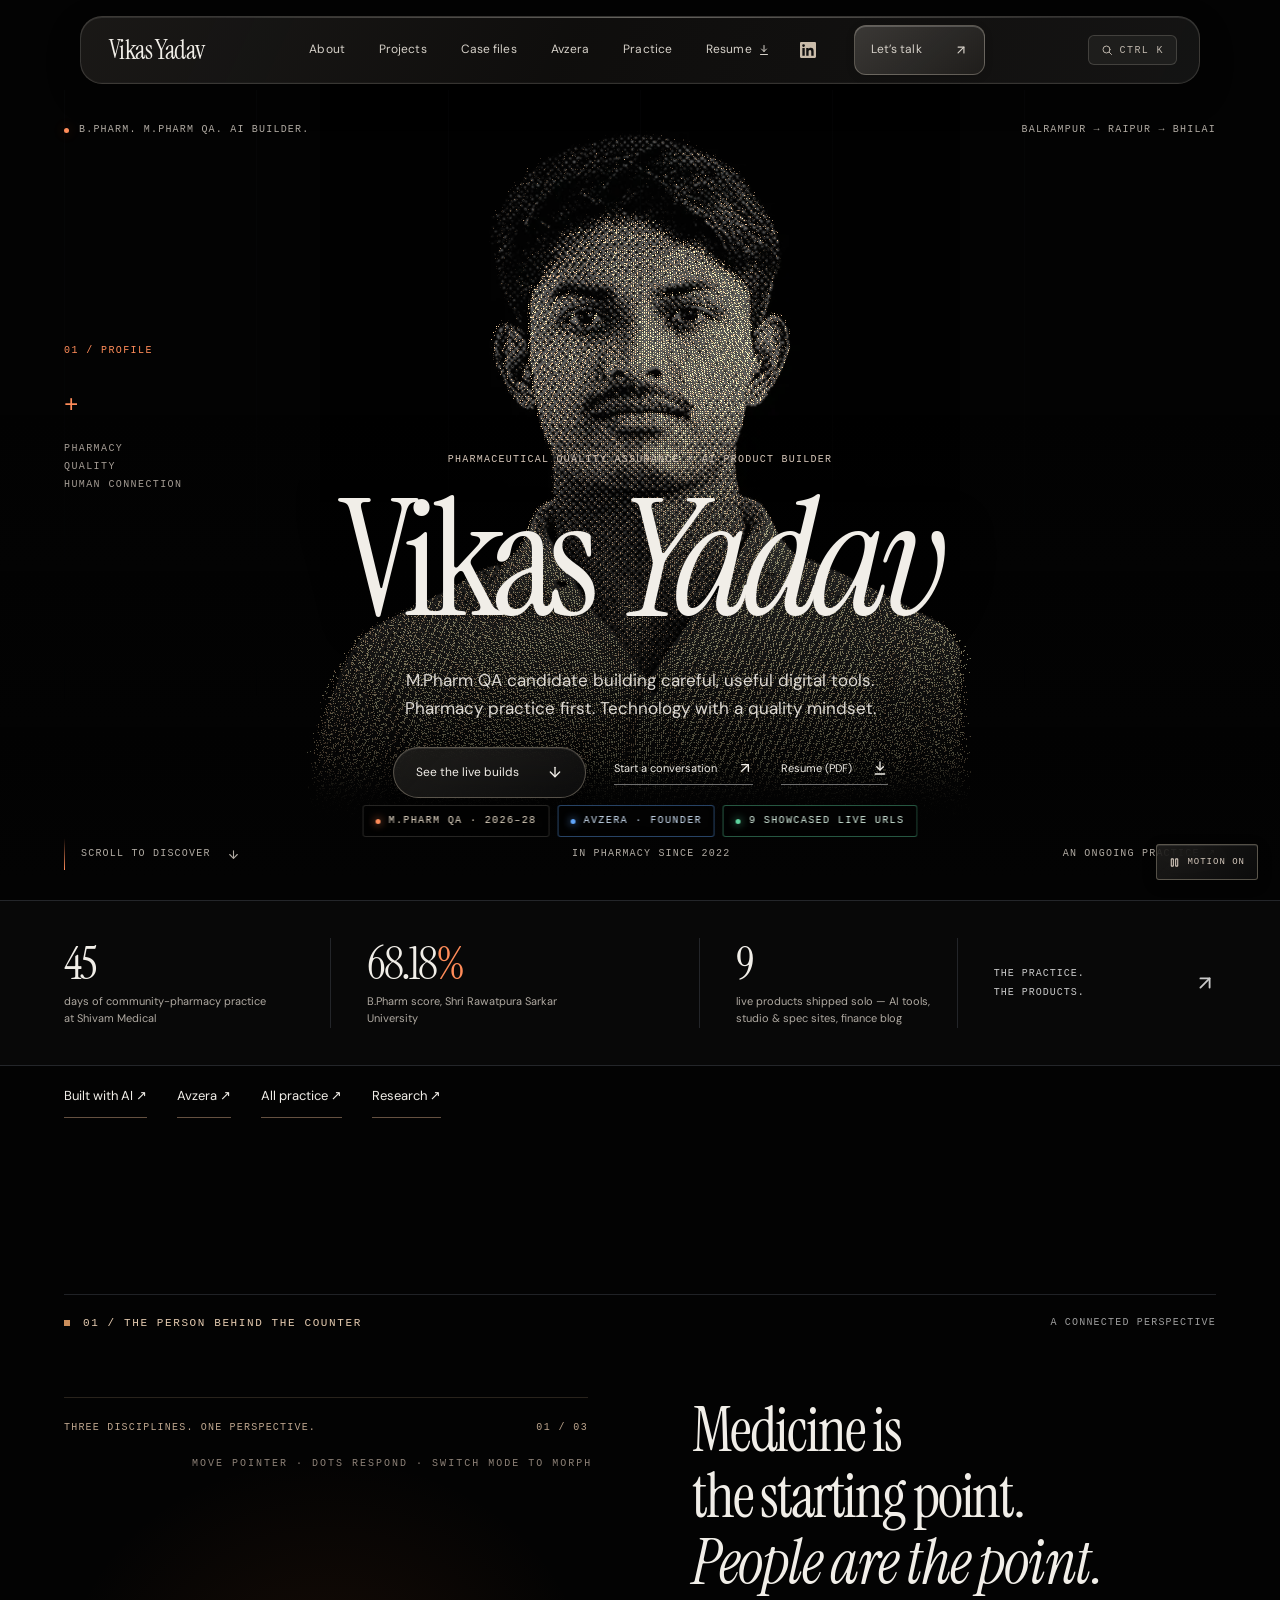
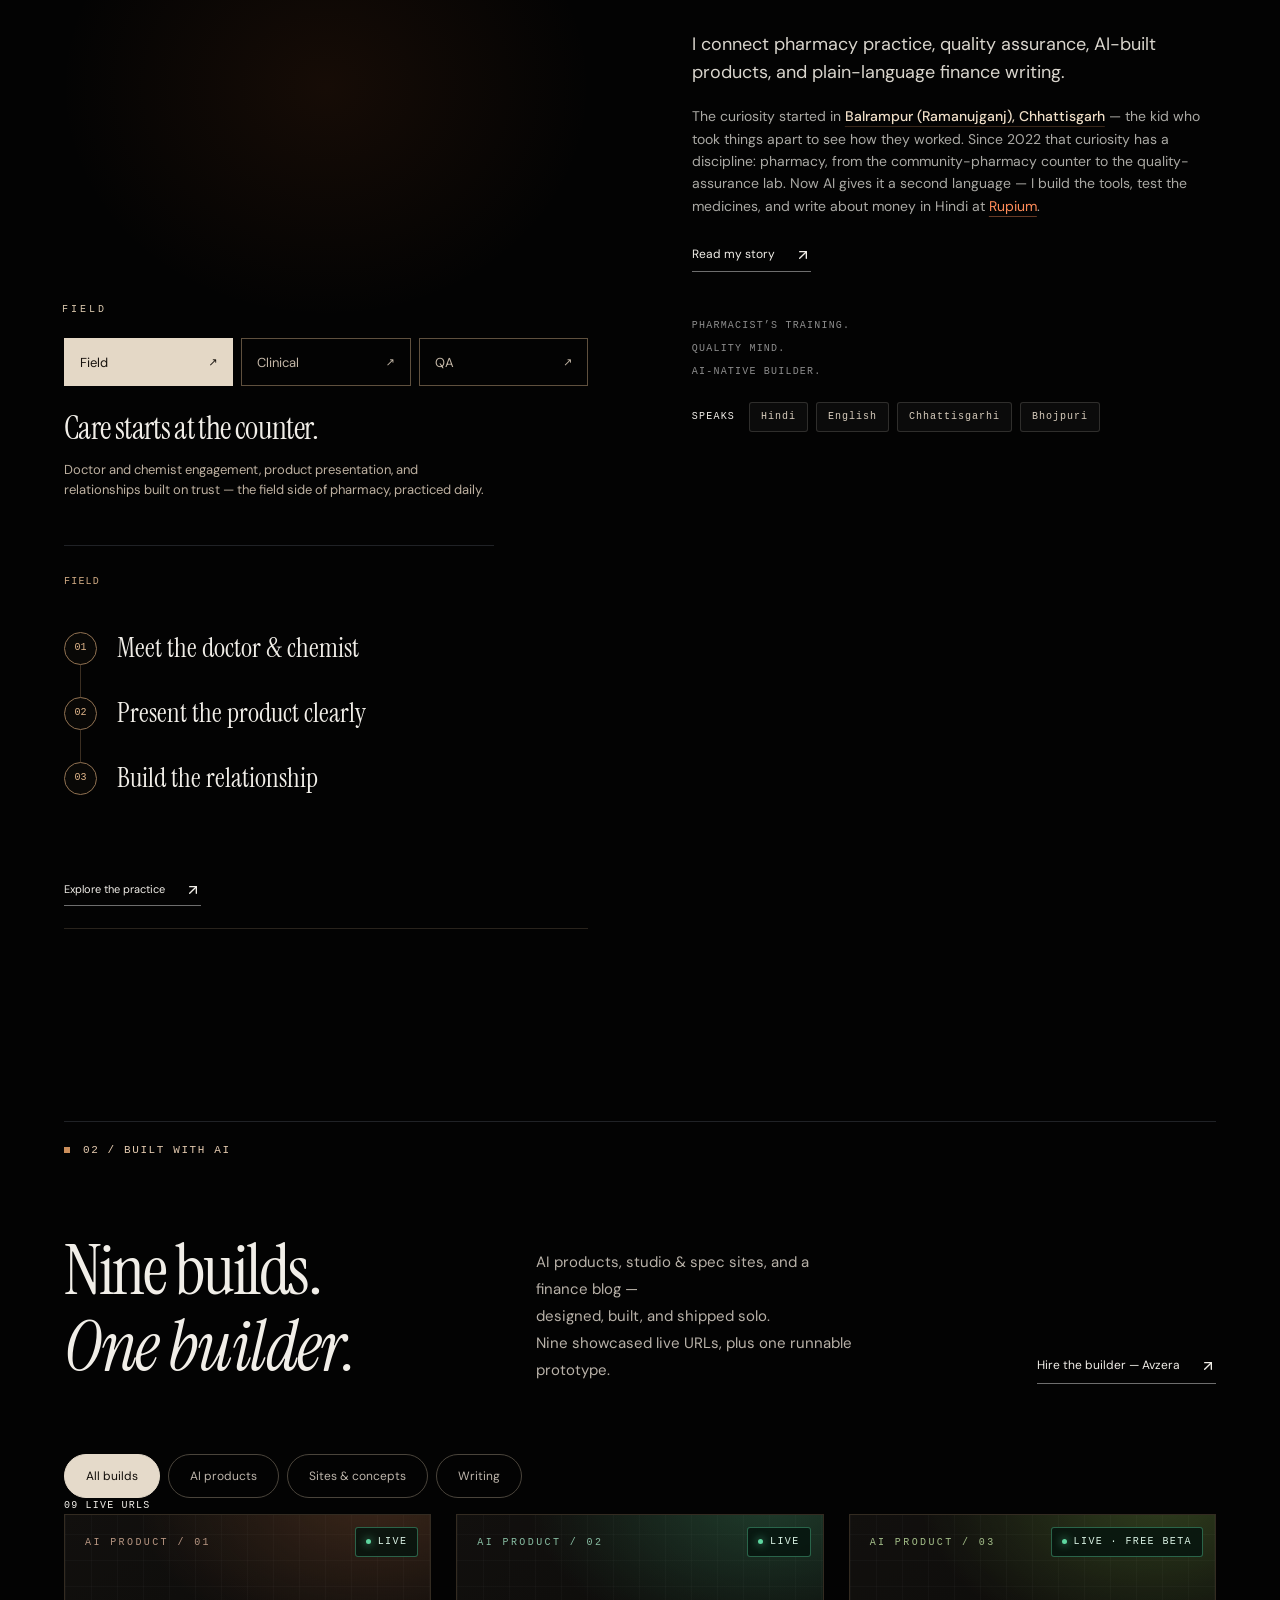
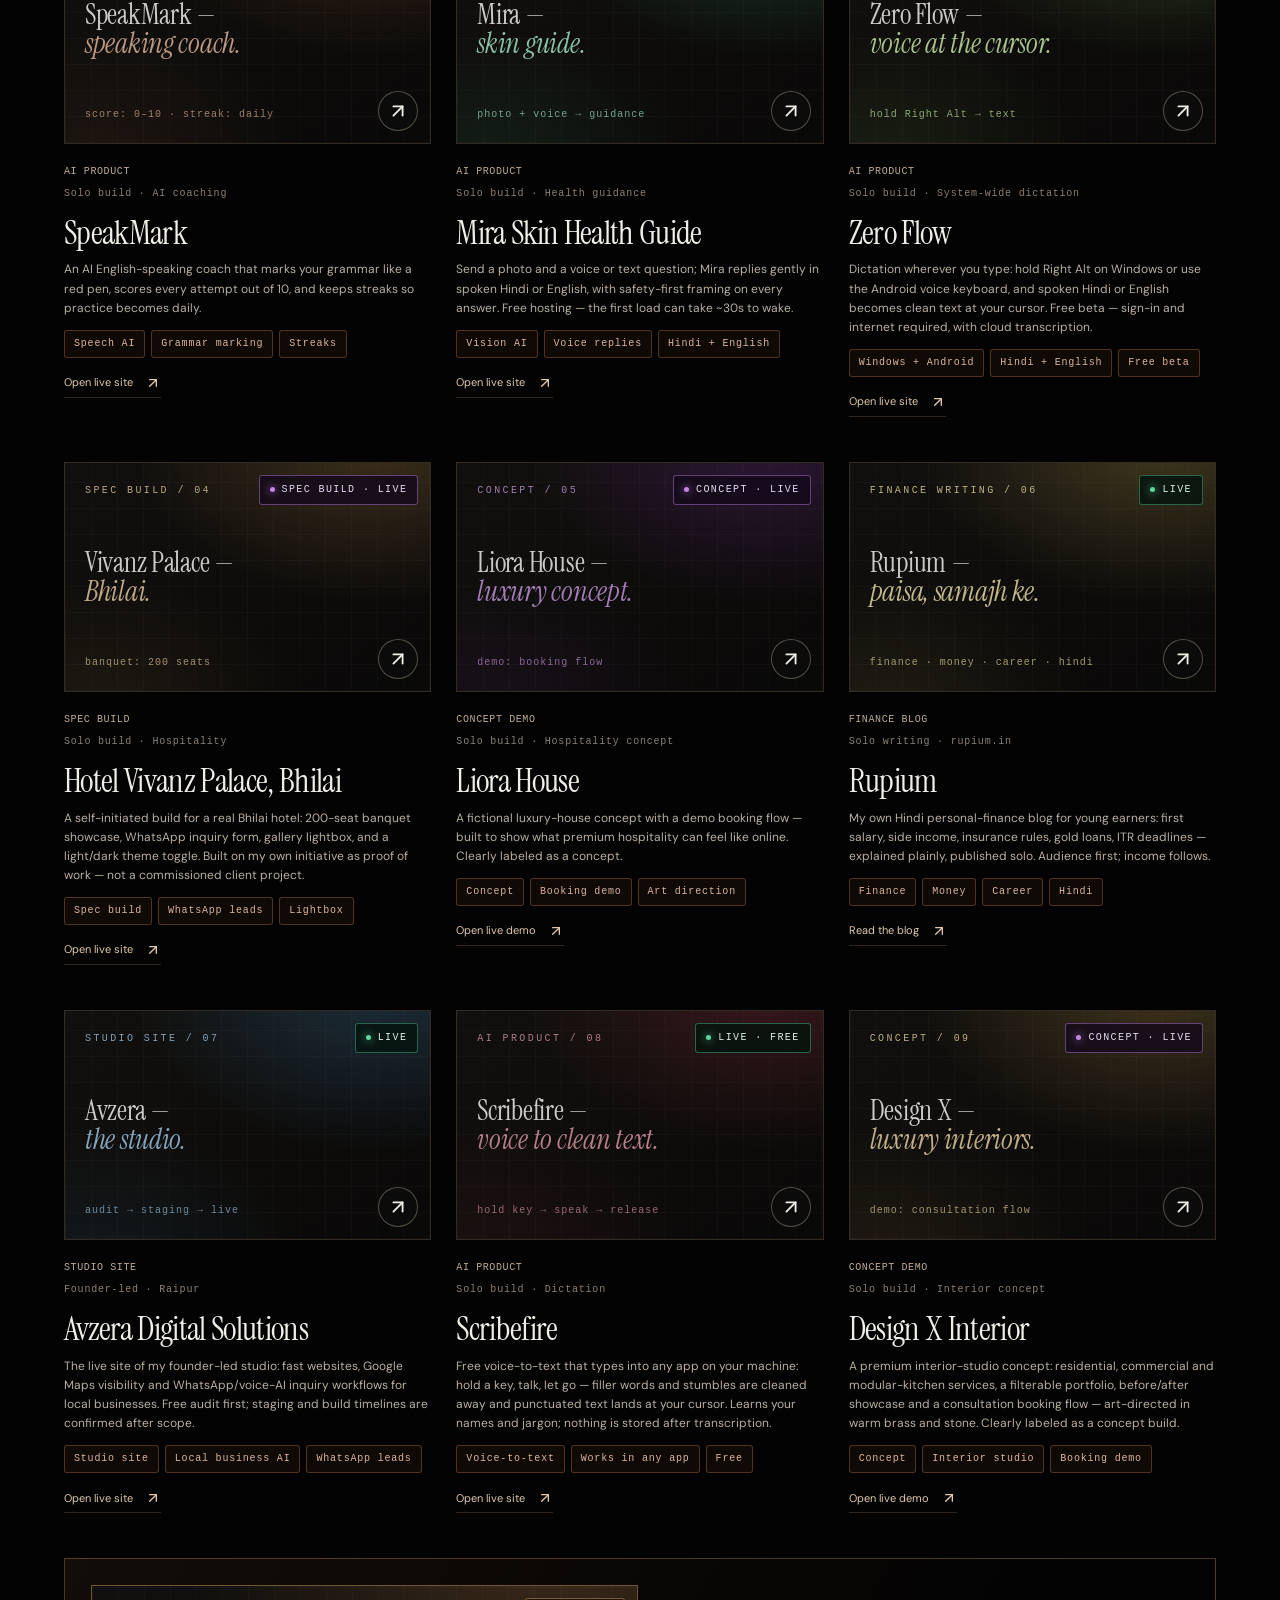
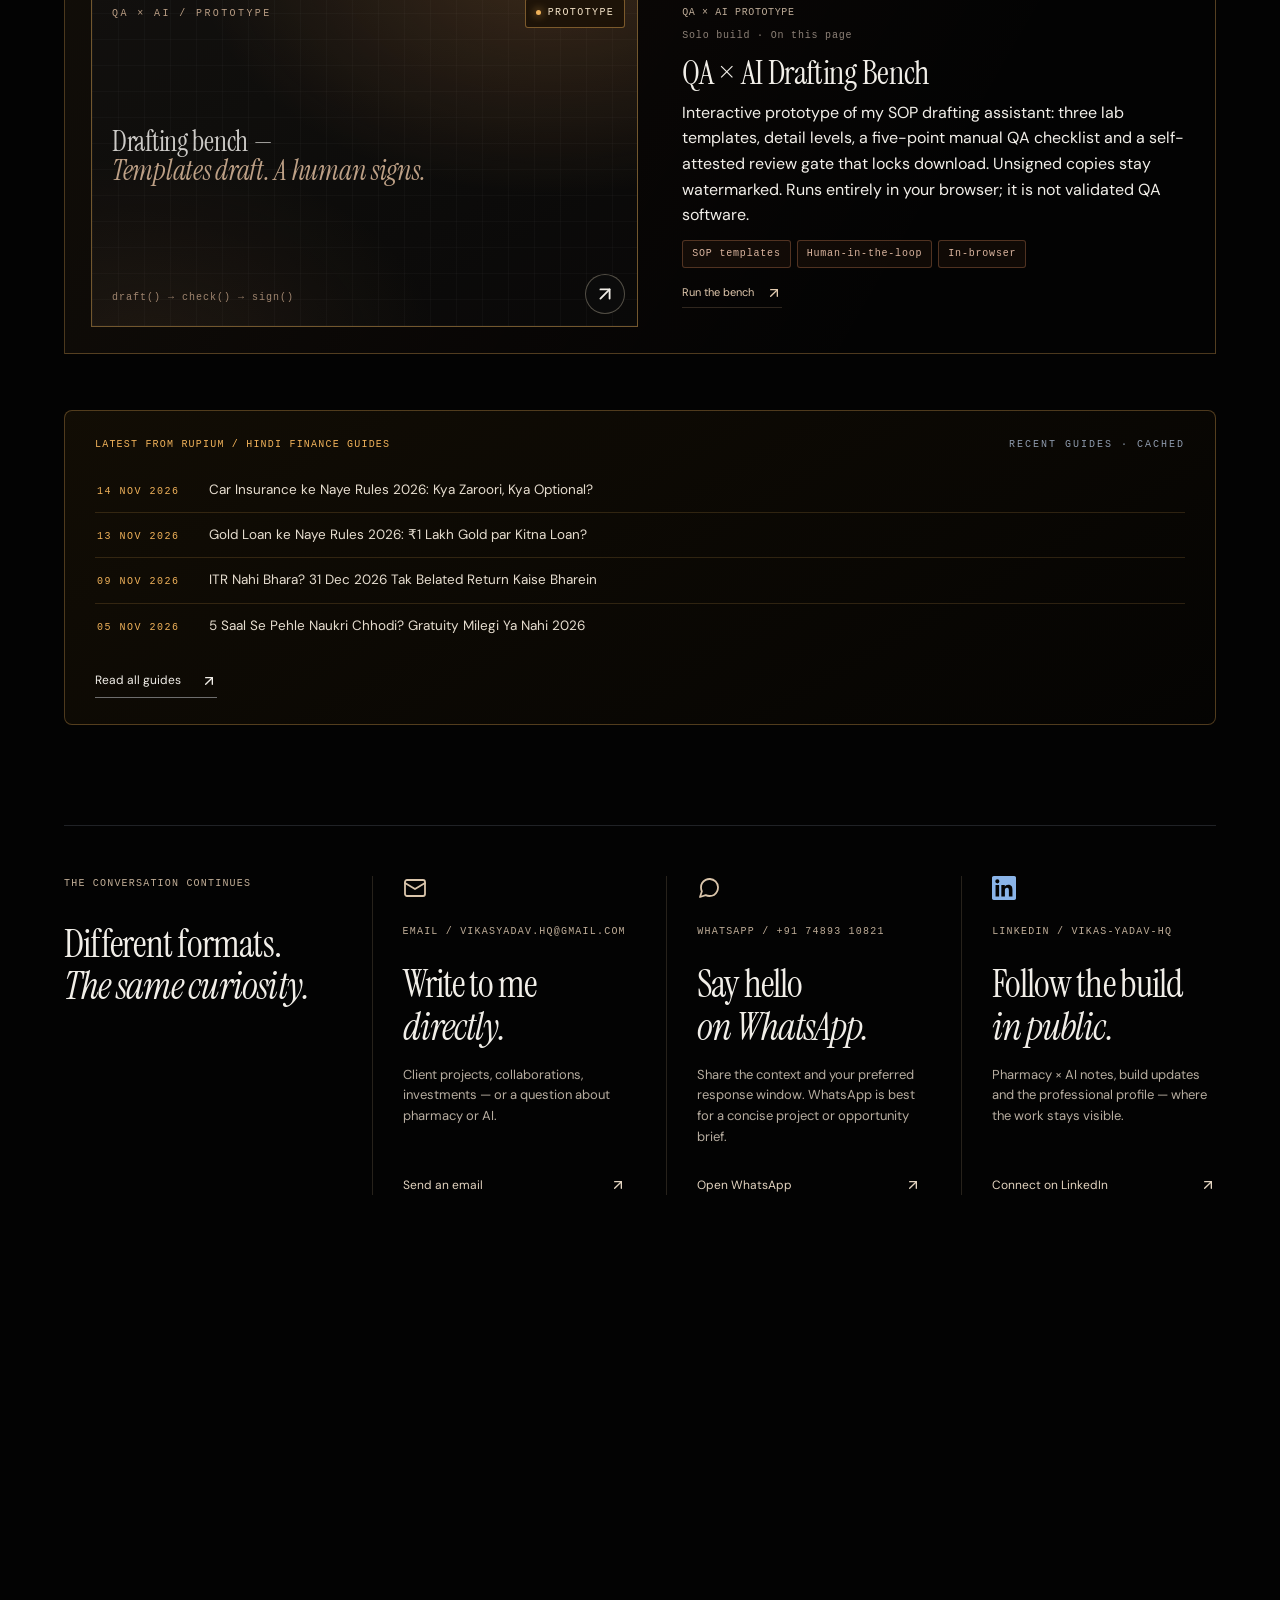
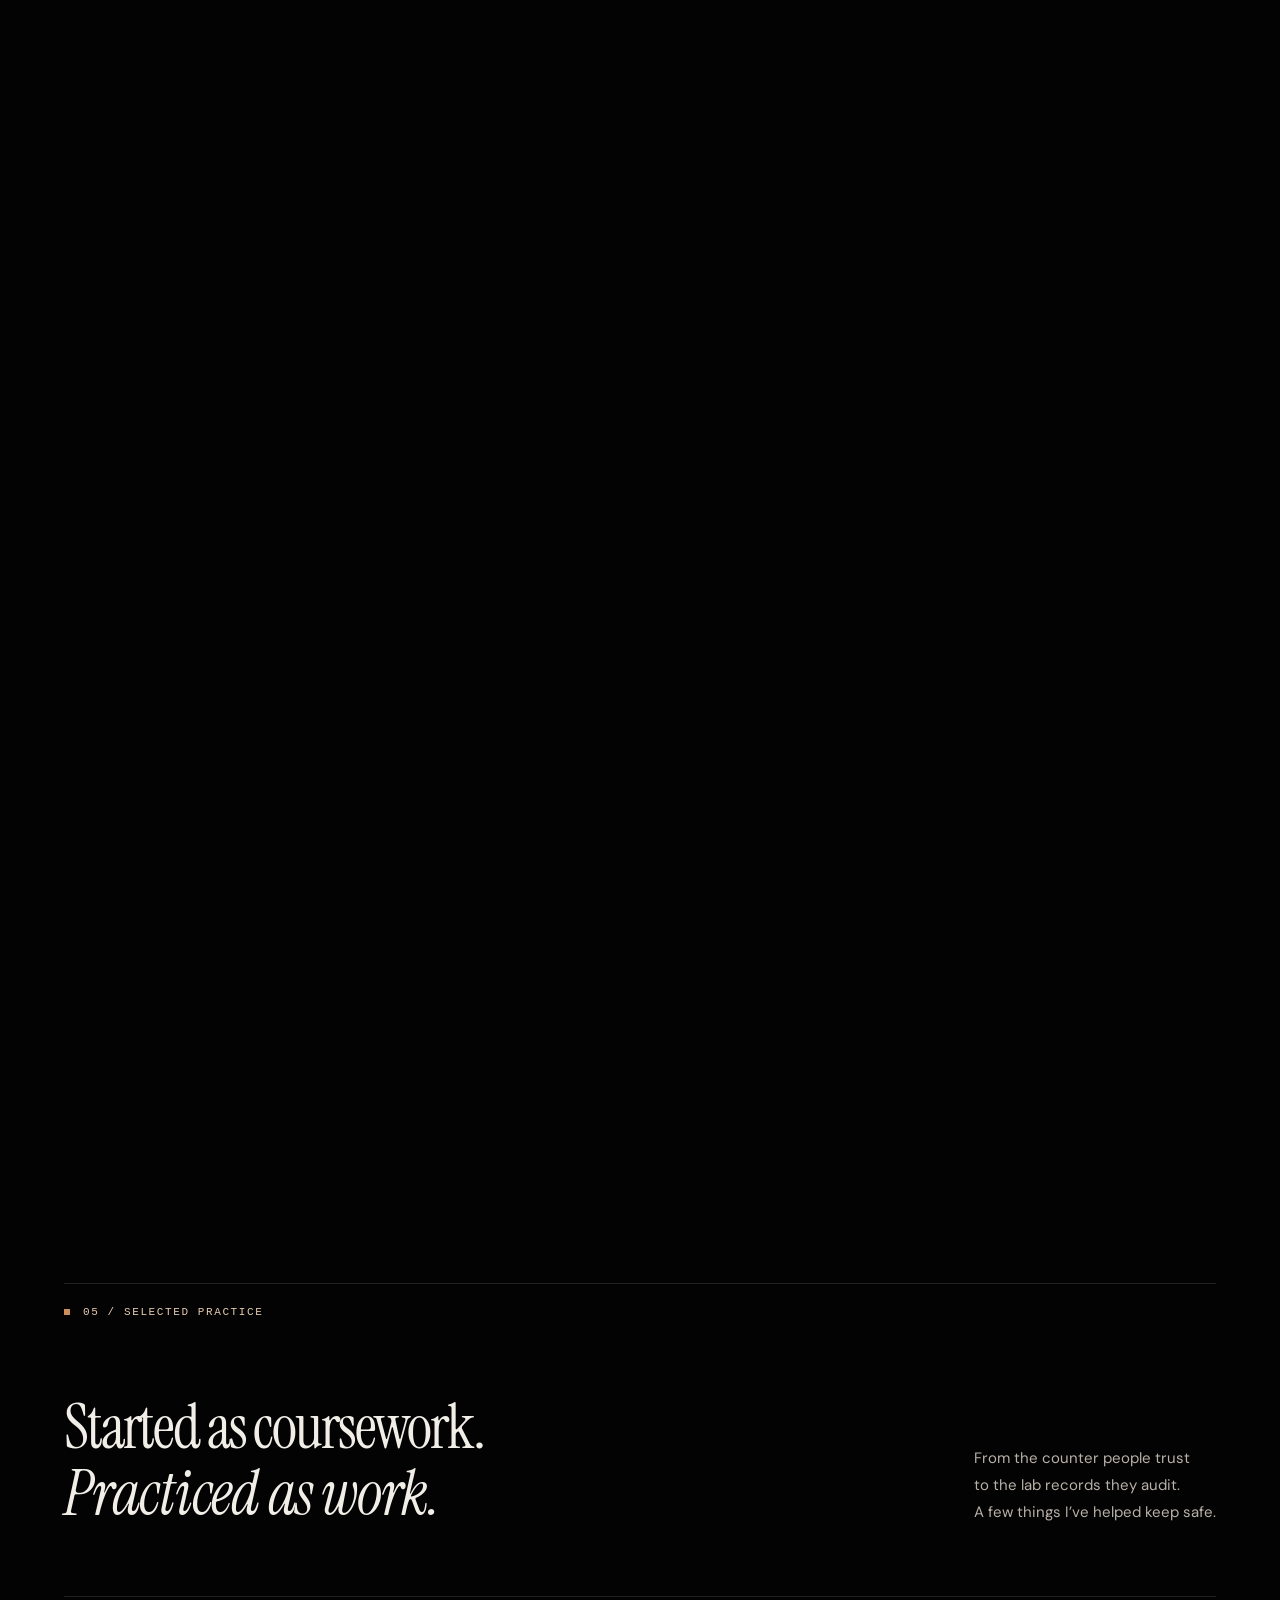
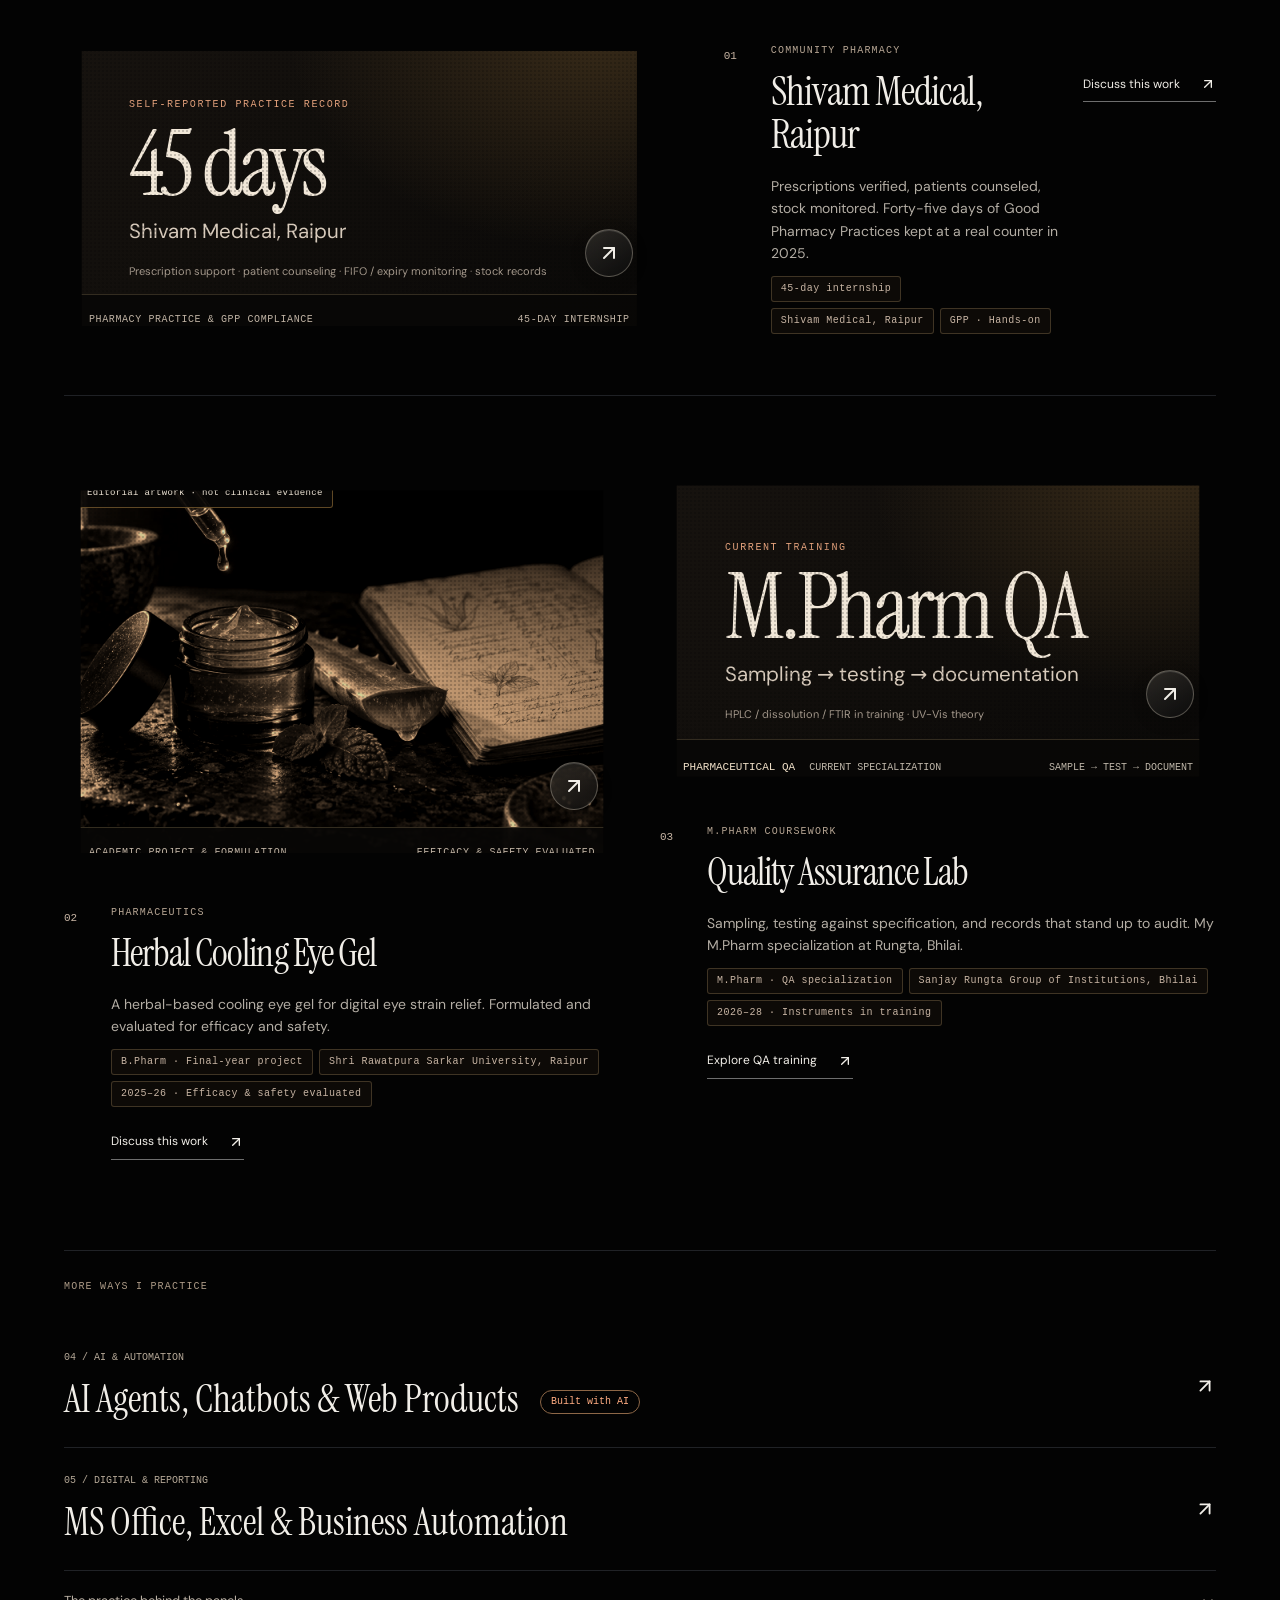
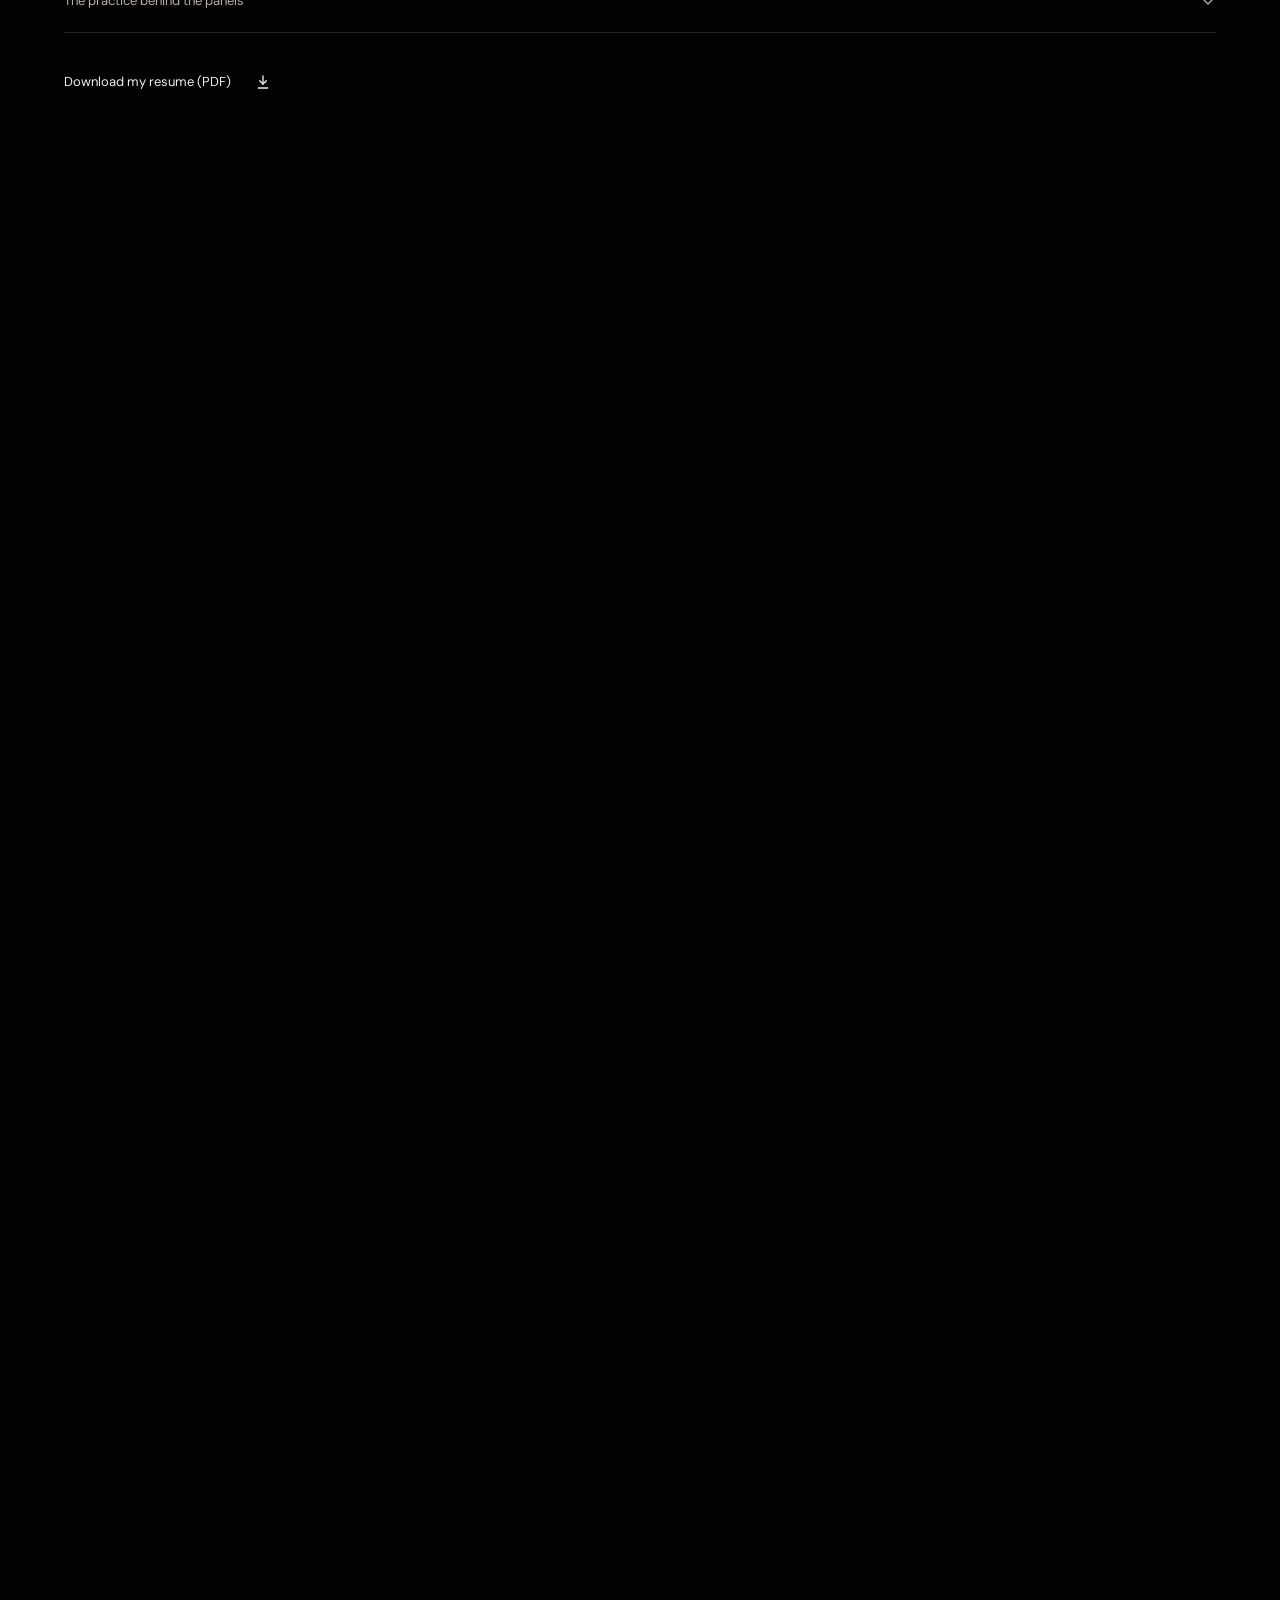
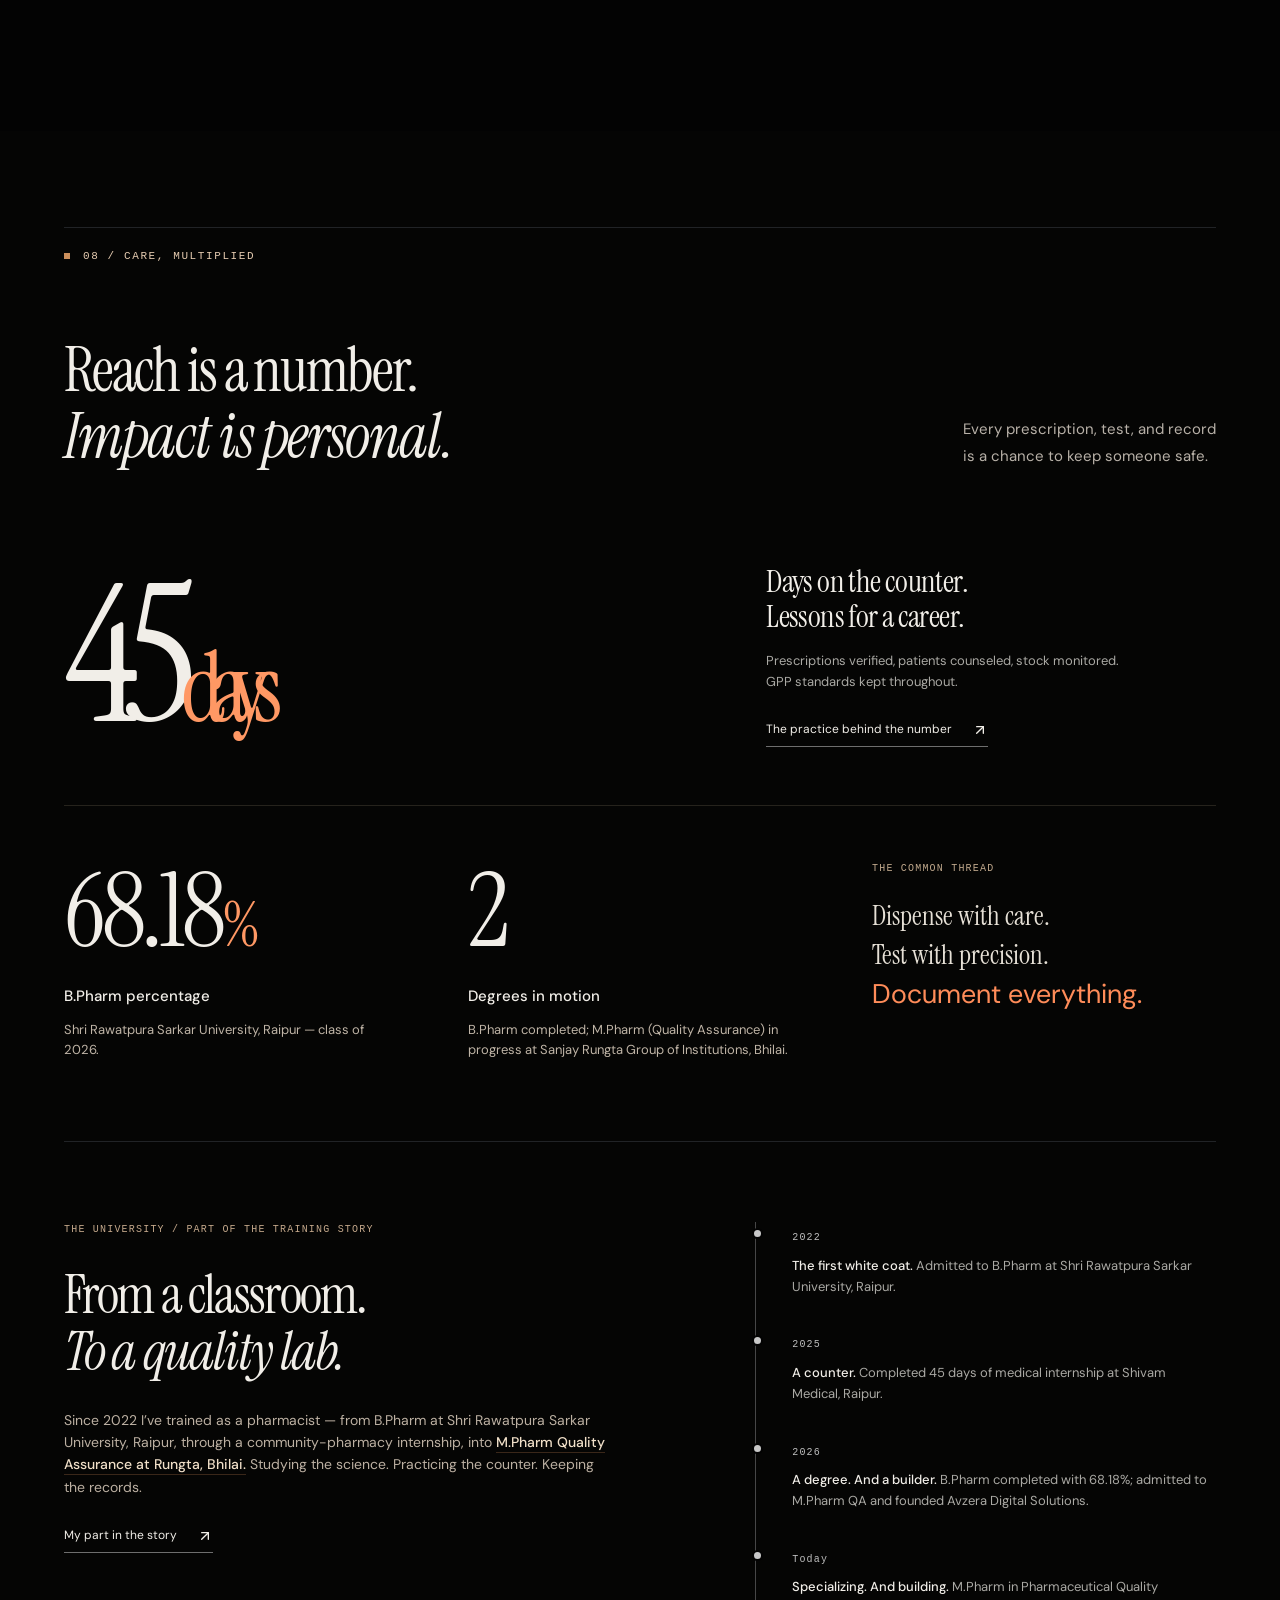
==== commit 87fff50e: "Deploy audited portfolio and privacy-safe Coach" ====
--- a/index.html
+++ b/index.html
@@ -4,18 +4,18 @@
 <meta charset="UTF-8">
 <meta name="viewport" content="width=device-width, initial-scale=1.0">
 <title>Vikas Yadav — B.Pharm | M.Pharm Quality Assurance</title>
-<meta name="description" content="Portfolio of Vikas Yadav — B.Pharm graduate, M.Pharm (Pharmaceutical Quality Assurance) candidate, and AI-native builder. Nine live products, a runnable QA × AI drafting bench, pharmacy practice and GPP compliance.">
+<meta name="description" content="Portfolio of Vikas Yadav — B.Pharm graduate, M.Pharm (Pharmaceutical Quality Assurance) candidate, and AI-native builder. Nine showcased live URLs, a runnable QA × AI drafting bench, pharmacy practice and GPP compliance.">
 <meta name="theme-color" content="#030303">
 <meta property="og:type" content="website">
 <meta property="og:title" content="Vikas Yadav — B.Pharm | M.Pharm Quality Assurance">
-<meta property="og:description" content="I dispense with care, test with precision, and build with AI — nine live products plus a runnable QA × AI drafting bench.">
+<meta property="og:description" content="I dispense with care, test with precision, and build with AI — nine showcased live URLs plus a runnable QA × AI drafting bench.">
 <meta property="og:image" content="https://vikasyadav.is-a.dev/assets/og-card.jpg">
 <meta property="og:image:width" content="1200">
 <meta property="og:image:height" content="630">
 <meta property="og:url" content="https://vikasyadav.is-a.dev/">
 <meta name="twitter:card" content="summary_large_image">
 <meta name="twitter:title" content="Vikas Yadav — B.Pharm | M.Pharm Quality Assurance">
-<meta name="twitter:description" content="I dispense with care, test with precision, and build with AI — nine live products plus a runnable QA × AI drafting bench.">
+<meta name="twitter:description" content="I dispense with care, test with precision, and build with AI — nine showcased live URLs plus a runnable QA × AI drafting bench.">
 <meta name="twitter:image" content="https://vikasyadav.is-a.dev/assets/og-card.jpg">
 <link rel="canonical" href="https://vikasyadav.is-a.dev/">
 <script type="application/ld+json">
@@ -27,13 +27,13 @@
   "image": "https://vikasyadav.is-a.dev/assets/og-card.jpg",
   "jobTitle": "Pharmacy graduate, M.Pharm (Quality Assurance) candidate, AI-native builder",
   "description": "B.Pharm graduate and M.Pharm Pharmaceutical Quality Assurance candidate who builds live AI products solo; founder of Avzera Digital Solutions.",
-  "email": "mailto:vvu364992@gmail.com",
+  "email": "mailto:vikasyadav.hq@gmail.com",
   "telephone": "+91-74893-10821",
   "address": { "@type": "PostalAddress", "addressLocality": "Bhilai", "addressRegion": "Chhattisgarh", "addressCountry": "IN" },
   "alumniOf": [
-    { "@type": "CollegeOrUniversity", "name": "Shri Rawatpura Sarkar University, Raipur" },
-    { "@type": "CollegeOrUniversity", "name": "Sanjay Rungta Group of Institutions, Bhilai" }
+    { "@type": "CollegeOrUniversity", "name": "Shri Rawatpura Sarkar University, Raipur" }
   ],
+  "affiliation": { "@type": "CollegeOrUniversity", "name": "Sanjay Rungta Group of Institutions, Bhilai" },
   "worksFor": { "@type": "Organization", "name": "Avzera Digital Solutions" },
   "knowsAbout": ["Pharmaceutical Quality Assurance", "Good Pharmacy Practices", "AI agents and automation", "Web app development", "Hindi personal-finance writing"],
   "sameAs": ["https://www.linkedin.com/in/vikas-yadav-hq/", "https://www.rupium.in"]
@@ -73,13 +73,11 @@
   <nav class="nav-links" id="navLinks" aria-label="Primary">
     <a href="#about" data-nav="about"><span class="signal-text"><span class="signal-text-size">About</span><span class="signal-text-live">About</span></span></a>
     <a href="#projects" data-nav="projects"><span class="signal-text"><span class="signal-text-size">Projects</span><span class="signal-text-live">Projects</span></span></a>
+    <a href="#case-studies" data-nav="case-studies"><span class="signal-text"><span class="signal-text-size">Case files</span><span class="signal-text-live">Case files</span></span></a>
     <a href="#avzera" data-nav="avzera"><span class="signal-text"><span class="signal-text-size">Avzera</span><span class="signal-text-live">Avzera</span></span></a>
     <a href="#work" data-nav="work"><span class="signal-text"><span class="signal-text-size">Practice</span><span class="signal-text-live">Practice</span></span></a>
     <a href="assets/vikas-yadav-resume.pdf" download><span class="signal-text"><span class="signal-text-size">Resume</span><span class="signal-text-live">Resume</span></span>
       <svg width="12" height="12" viewBox="0 0 24 24" fill="none" stroke="currentColor" stroke-width="2" stroke-linecap="round" stroke-linejoin="round"><path d="M12 3v12"/><path d="m7 10 5 5 5-5"/><path d="M5 21h14"/></svg>
-    </a>
-    <a href="coach/index.html"><span class="signal-text"><span class="signal-text-size">Coach</span><span class="signal-text-live">Coach</span></span>
-      <svg width="12" height="12" viewBox="0 0 24 24" fill="none" stroke="currentColor" stroke-width="2" stroke-linecap="round" stroke-linejoin="round"><path d="M7 7h10v10"/><path d="M7 17 17 7"/></svg>
     </a>
     <a href="https://www.linkedin.com/in/vikas-yadav-hq/" target="_blank" rel="noopener noreferrer" class="nav-linkedin" aria-label="Vikas Yadav on LinkedIn" title="LinkedIn">
       <svg width="16" height="16" viewBox="0 0 24 24" fill="currentColor" aria-hidden="true"><path d="M20.447 20.452h-3.554v-5.569c0-1.328-.027-3.037-1.852-3.037-1.853 0-2.136 1.445-2.136 2.939v5.667H9.351V9h3.414v1.561h.046c.477-.9 1.637-1.85 3.37-1.85 3.601 0 4.267 2.37 4.267 5.455v6.286zM5.337 7.433a2.062 2.062 0 0 1-2.063-2.065 2.064 2.064 0 1 1 2.063 2.065zm1.782 13.019H3.555V9h3.564v11.452zM22.225 0H1.771C.792 0 0 .774 0 1.729v20.542C0 23.227.792 24 1.771 24h20.451C23.2 24 24 23.227 24 22.271V1.729C24 .774 23.2 0 22.222 0h.003z"/></svg>
@@ -88,6 +86,8 @@
       <span>Search / commands</span>
       <svg width="18" height="18" viewBox="0 0 24 24" fill="none" stroke="currentColor" stroke-width="2" stroke-linecap="round" stroke-linejoin="round"><circle cx="11" cy="11" r="7"/><path d="m21 21-4.3-4.3"/></svg>
     </button>
+    <button class="menu-tool" id="mobileMotion" type="button" aria-pressed="true">Motion on</button>
+    <button class="menu-tool" id="mobileEffects" type="button" aria-pressed="false">Enable effects</button>
     <a href="#contact" class="nav-contact"><span class="signal-text"><span class="signal-text-size">Let’s talk</span><span class="signal-text-live">Let’s talk</span></span>
       <svg width="14" height="14" viewBox="0 0 24 24" fill="none" stroke="currentColor" stroke-width="2" stroke-linecap="round" stroke-linejoin="round"><path d="M7 7h10v10"/><path d="M7 17 17 7"/></svg>
     </a>
@@ -114,12 +114,12 @@
   </div>
 
   <div class="hero-content">
-    <span class="hero-kicker" data-glitch><span class="signal-text"><span class="signal-text-size">DISPENSING WITH CARE · TESTING WITH PRECISION</span><span class="signal-text-live">DISPENSING WITH CARE · TESTING WITH PRECISION</span></span></span>
+    <span class="hero-kicker" data-glitch><span class="signal-text"><span class="signal-text-size">PHARMACEUTICAL QUALITY ASSURANCE × AI PRODUCT BUILDER</span><span class="signal-text-live">PHARMACEUTICAL QUALITY ASSURANCE × AI PRODUCT BUILDER</span></span></span>
     <h1>
       <span class="line-mask"><span class="reveal-line">Vikas <em>Yadav</em></span></span>
     </h1>
     <div class="hero-description">
-      <p>I dispense with care, test with precision,<br class="desktop-break"> and keep quality at the center of pharmacy.</p>
+      <p>M.Pharm QA candidate building careful, useful digital tools.<br class="desktop-break"> Pharmacy practice first. Technology with a quality mindset.</p>
       <div class="hero-actions">
         <a class="pill-link" href="#projects"><span class="signal-text"><span class="signal-text-size">See the live builds</span><span class="signal-text-live">See the live builds</span></span>
           <svg width="16" height="16" viewBox="0 0 24 24" fill="none" stroke="currentColor" stroke-width="2" stroke-linecap="round" stroke-linejoin="round"><path d="M12 5v14"/><path d="m19 12-7 7-7-7"/></svg>
@@ -134,7 +134,7 @@
       <div class="hero-status" aria-label="Current status">
         <span class="status-chip"><i class="live-dot"></i> M.PHARM QA · 2026–28</span>
         <span class="status-chip status-chip-blue"><i></i> AVZERA · FOUNDER</span>
-        <span class="status-chip status-chip-green"><i></i> 9 LIVE PRODUCTS</span>
+        <span class="status-chip status-chip-green"><i></i> 9 SHOWCASED LIVE URLS</span>
       </div>
     </div>
   </div>
@@ -243,11 +243,11 @@
 <section class="media-showcase chapter solid-section" id="projects">
   <div class="section-label">
     <span data-glitch><span class="signal-text"><span class="signal-text-size">02 / BUILT WITH AI</span><span class="signal-text-live">02 / BUILT WITH AI</span></span></span>
-    <span>SHIPPED. LIVE. VERIFIED.</span>
+    <span>SHIPPED. LIVE. DOCUMENTED.</span>
   </div>
   <div class="selected-heading" data-editorial-reveal>
-    <h2>Nine products.<br><em>One builder.</em></h2>
-    <p>AI agents, studio &amp; spec sites, and a finance blog —<br>designed, built, and shipped solo.<br>Nine live links, plus one runnable prototype.</p>
+    <h2>Nine builds.<br><em>One builder.</em></h2>
+    <p>AI products, studio &amp; spec sites, and a finance blog —<br>designed, built, and shipped solo.<br>Nine showcased live URLs, plus one runnable prototype.</p>
     <a class="text-link" href="#avzera">Hire the builder — Avzera
       <svg width="16" height="16" viewBox="0 0 24 24" fill="none" stroke="currentColor" stroke-width="2" stroke-linecap="round" stroke-linejoin="round"><path d="M7 7h10v10"/><path d="M7 17 17 7"/></svg>
     </a>
@@ -260,11 +260,11 @@
     <button aria-pressed="false" data-filter="writing">Writing</button>
   </div>
 
-  <span class="eyebrow showcase-count" aria-live="polite"><span id="showcaseCount">09</span> <span id="showcaseCountLabel">LIVE BUILDS</span></span>
+  <span class="eyebrow showcase-count" aria-live="polite"><span id="showcaseCount">09</span> <span id="showcaseCountLabel">LIVE URLS</span></span>
 
   <div class="showcase-grid" id="showcaseGrid">
     <article class="showcase-card" data-channel="ai">
-      <a class="showcase-screen" style="--show-hue:22" href="https://speakmark.vercel.app" target="_blank" rel="noopener noreferrer" aria-label="Open SpeakMark live site">
+      <a class="showcase-screen" style="--show-hue:22" href="https://speakmark.vercel.app" target="_blank" rel="noopener noreferrer">
         <span class="showcase-art"><span class="showcase-kicker">AI PRODUCT / 01</span><span class="showcase-title">SpeakMark —<br><em>speaking coach.</em></span><span class="showcase-code">score: 0–10 · streak: daily</span></span>
         <span class="showcase-status"><i class="live-dot"></i> LIVE</span>
         <span class="showcase-arrow"><svg width="22" height="22" viewBox="0 0 24 24" fill="none" stroke="currentColor" stroke-width="2" stroke-linecap="round" stroke-linejoin="round"><path d="M7 7h10v10"/><path d="M7 17 17 7"/></svg></span>
@@ -279,7 +279,7 @@
     </article>
 
     <article class="showcase-card" data-channel="ai">
-      <a class="showcase-screen" style="--show-hue:150" href="https://mira-skin-guide.onrender.com" target="_blank" rel="noopener noreferrer" aria-label="Open Mira Skin Health Guide live site">
+      <a class="showcase-screen" style="--show-hue:150" href="https://mira-skin-guide.onrender.com" target="_blank" rel="noopener noreferrer">
         <span class="showcase-art"><span class="showcase-kicker">AI PRODUCT / 02</span><span class="showcase-title">Mira —<br><em>skin guide.</em></span><span class="showcase-code">photo + voice → guidance</span></span>
         <span class="showcase-status"><i class="live-dot"></i> LIVE</span>
         <span class="showcase-arrow"><svg width="22" height="22" viewBox="0 0 24 24" fill="none" stroke="currentColor" stroke-width="2" stroke-linecap="round" stroke-linejoin="round"><path d="M7 7h10v10"/><path d="M7 17 17 7"/></svg></span>
@@ -294,7 +294,7 @@
     </article>
 
     <article class="showcase-card" data-channel="ai">
-      <a class="showcase-screen" style="--show-hue:90" href="https://zero-flow.pages.dev" target="_blank" rel="noopener noreferrer" aria-label="Open Zero Flow live site">
+      <a class="showcase-screen" style="--show-hue:90" href="https://zero-flow.pages.dev" target="_blank" rel="noopener noreferrer">
         <span class="showcase-art"><span class="showcase-kicker">AI PRODUCT / 03</span><span class="showcase-title">Zero Flow —<br><em>voice at the cursor.</em></span><span class="showcase-code">hold Right Alt → text</span></span>
         <span class="showcase-status"><i class="live-dot"></i> LIVE · FREE BETA</span>
         <span class="showcase-arrow"><svg width="22" height="22" viewBox="0 0 24 24" fill="none" stroke="currentColor" stroke-width="2" stroke-linecap="round" stroke-linejoin="round"><path d="M7 7h10v10"/><path d="M7 17 17 7"/></svg></span>
@@ -309,7 +309,7 @@
     </article>
 
     <article class="showcase-card" data-channel="client">
-      <a class="showcase-screen" style="--show-hue:35" href="https://vivanz-palace.vercel.app" target="_blank" rel="noopener noreferrer" aria-label="Open Hotel Vivanz Palace live site">
+      <a class="showcase-screen" style="--show-hue:35" href="https://vivanz-palace.vercel.app" target="_blank" rel="noopener noreferrer">
         <span class="showcase-art"><span class="showcase-kicker">SPEC BUILD / 04</span><span class="showcase-title">Vivanz Palace —<br><em>Bhilai.</em></span><span class="showcase-code">banquet: 200 seats</span></span>
         <span class="showcase-status showcase-status-concept"><i></i> SPEC BUILD · LIVE</span>
         <span class="showcase-arrow"><svg width="22" height="22" viewBox="0 0 24 24" fill="none" stroke="currentColor" stroke-width="2" stroke-linecap="round" stroke-linejoin="round"><path d="M7 7h10v10"/><path d="M7 17 17 7"/></svg></span>
@@ -324,7 +324,7 @@
     </article>
 
     <article class="showcase-card" data-channel="client">
-      <a class="showcase-screen" style="--show-hue:280" href="https://liora-hotel-portfolio-demo.pages.dev" target="_blank" rel="noopener noreferrer" aria-label="Open Liora House concept demo">
+      <a class="showcase-screen" style="--show-hue:280" href="https://liora-hotel-portfolio-demo.pages.dev" target="_blank" rel="noopener noreferrer">
         <span class="showcase-art"><span class="showcase-kicker">CONCEPT / 05</span><span class="showcase-title">Liora House —<br><em>luxury concept.</em></span><span class="showcase-code">demo: booking flow</span></span>
         <span class="showcase-status showcase-status-concept"><i></i> CONCEPT · LIVE</span>
         <span class="showcase-arrow"><svg width="22" height="22" viewBox="0 0 24 24" fill="none" stroke="currentColor" stroke-width="2" stroke-linecap="round" stroke-linejoin="round"><path d="M7 7h10v10"/><path d="M7 17 17 7"/></svg></span>
@@ -339,7 +339,7 @@
     </article>
 
     <article class="showcase-card" data-channel="writing">
-      <a class="showcase-screen" style="--show-hue:48" href="https://www.rupium.in" target="_blank" rel="noopener noreferrer" aria-label="Open Rupium finance blog">
+      <a class="showcase-screen" style="--show-hue:48" href="https://www.rupium.in" target="_blank" rel="noopener noreferrer">
         <span class="showcase-art"><span class="showcase-kicker">FINANCE WRITING / 06</span><span class="showcase-title">Rupium —<br><em>paisa, samajh ke.</em></span><span class="showcase-code">finance · money · career · hindi</span></span>
         <span class="showcase-status"><i class="live-dot"></i> LIVE</span>
         <span class="showcase-arrow"><svg width="22" height="22" viewBox="0 0 24 24" fill="none" stroke="currentColor" stroke-width="2" stroke-linecap="round" stroke-linejoin="round"><path d="M7 7h10v10"/><path d="M7 17 17 7"/></svg></span>
@@ -354,14 +354,14 @@
     </article>
 
     <article class="showcase-card" data-channel="client">
-      <a class="showcase-screen" style="--show-hue:205" href="https://avzera.vercel.app" target="_blank" rel="noopener noreferrer" aria-label="Open Avzera studio site">
+      <a class="showcase-screen" style="--show-hue:205" href="https://avzera.vercel.app" target="_blank" rel="noopener noreferrer">
         <span class="showcase-art"><span class="showcase-kicker">STUDIO SITE / 07</span><span class="showcase-title">Avzera —<br><em>the studio.</em></span><span class="showcase-code">audit → staging → live</span></span>
         <span class="showcase-status"><i class="live-dot"></i> LIVE</span>
         <span class="showcase-arrow"><svg width="22" height="22" viewBox="0 0 24 24" fill="none" stroke="currentColor" stroke-width="2" stroke-linecap="round" stroke-linejoin="round"><path d="M7 7h10v10"/><path d="M7 17 17 7"/></svg></span>
       </a>
       <div class="showcase-meta"><span class="eyebrow">Studio site</span><span class="showcase-credit">Founder-led · Raipur</span></div>
       <h3>Avzera Digital Solutions</h3>
-      <p>The live site of my founder-led studio: fast websites, Google Maps visibility and 24/7 WhatsApp/voice AI for local businesses. Free audit, staging in 24–48 hours, builds in 5–7 working days.</p>
+      <p>The live site of my founder-led studio: fast websites, Google Maps visibility and WhatsApp/voice-AI inquiry workflows for local businesses. Free audit first; staging and build timelines are confirmed after scope.</p>
       <div class="showcase-tags"><span>Studio site</span><span>Local business AI</span><span>WhatsApp leads</span></div>
       <a class="text-link" href="https://avzera.vercel.app" target="_blank" rel="noopener noreferrer">Open live site
         <svg width="16" height="16" viewBox="0 0 24 24" fill="none" stroke="currentColor" stroke-width="2" stroke-linecap="round" stroke-linejoin="round"><path d="M7 7h10v10"/><path d="M7 17 17 7"/></svg>
@@ -369,7 +369,7 @@
     </article>
 
     <article class="showcase-card" data-channel="ai">
-      <a class="showcase-screen" style="--show-hue:350" href="https://scribefire.vercel.app" target="_blank" rel="noopener noreferrer" aria-label="Open Scribefire live site">
+      <a class="showcase-screen" style="--show-hue:350" href="https://scribefire.vercel.app" target="_blank" rel="noopener noreferrer">
         <span class="showcase-art"><span class="showcase-kicker">AI PRODUCT / 08</span><span class="showcase-title">Scribefire —<br><em>voice to clean text.</em></span><span class="showcase-code">hold key → speak → release</span></span>
         <span class="showcase-status"><i class="live-dot"></i> LIVE · FREE</span>
         <span class="showcase-arrow"><svg width="22" height="22" viewBox="0 0 24 24" fill="none" stroke="currentColor" stroke-width="2" stroke-linecap="round" stroke-linejoin="round"><path d="M7 7h10v10"/><path d="M7 17 17 7"/></svg></span>
@@ -384,7 +384,7 @@
     </article>
 
     <article class="showcase-card" data-channel="client">
-      <a class="showcase-screen" style="--show-hue:40" href="https://designambikapur.vercel.app" target="_blank" rel="noopener noreferrer" aria-label="Open Design X Interior concept site">
+      <a class="showcase-screen" style="--show-hue:40" href="https://designambikapur.vercel.app" target="_blank" rel="noopener noreferrer">
         <span class="showcase-art"><span class="showcase-kicker">CONCEPT / 09</span><span class="showcase-title">Design X —<br><em>luxury interiors.</em></span><span class="showcase-code">demo: consultation flow</span></span>
         <span class="showcase-status showcase-status-concept"><i></i> CONCEPT · LIVE</span>
         <span class="showcase-arrow"><svg width="22" height="22" viewBox="0 0 24 24" fill="none" stroke="currentColor" stroke-width="2" stroke-linecap="round" stroke-linejoin="round"><path d="M7 7h10v10"/><path d="M7 17 17 7"/></svg></span>
@@ -399,15 +399,15 @@
     </article>
 
     <article class="showcase-card" data-channel="ai" data-proto="1">
-      <a class="showcase-screen" style="--show-hue:28" href="#bench" aria-label="Open the QA × AI drafting bench prototype on this page">
-        <span class="showcase-art"><span class="showcase-kicker">QA × AI / PROTOTYPE</span><span class="showcase-title">Drafting bench —<br><em>AI drafts, human signs.</em></span><span class="showcase-code">draft() → check() → sign()</span></span>
+      <a class="showcase-screen" style="--show-hue:28" href="#bench">
+        <span class="showcase-art"><span class="showcase-kicker">QA × AI / PROTOTYPE</span><span class="showcase-title">Drafting bench —<br><em>Templates draft. A human signs.</em></span><span class="showcase-code">draft() → check() → sign()</span></span>
         <span class="showcase-status showcase-status-proto"><i></i> PROTOTYPE</span>
         <span class="showcase-arrow"><svg width="22" height="22" viewBox="0 0 24 24" fill="none" stroke="currentColor" stroke-width="2" stroke-linecap="round" stroke-linejoin="round"><path d="M7 7h10v10"/><path d="M7 17 17 7"/></svg></span>
       </a>
       <div class="showcase-proto-body">
       <div class="showcase-meta"><span class="eyebrow">QA × AI prototype</span><span class="showcase-credit">Solo build · On this page</span></div>
       <h3>QA × AI Drafting Bench</h3>
-      <p>Interactive prototype of my SOP drafting assistant: three lab templates, detail levels, a five-point manual QA checklist and a sign-off gate that locks export until a human verifies. Runs entirely in your browser.</p>
+      <p>Interactive prototype of my SOP drafting assistant: three lab templates, detail levels, a five-point manual QA checklist and a self-attested review gate that locks download. Unsigned copies stay watermarked. Runs entirely in your browser; it is not validated QA software.</p>
       <div class="showcase-tags"><span>SOP templates</span><span>Human-in-the-loop</span><span>In-browser</span></div>
       <a class="text-link" href="#bench">Run the bench
         <svg width="16" height="16" viewBox="0 0 24 24" fill="none" stroke="currentColor" stroke-width="2" stroke-linecap="round" stroke-linejoin="round"><path d="M7 7h10v10"/><path d="M7 17 17 7"/></svg>
@@ -436,9 +436,9 @@
       <span class="eyebrow">THE CONVERSATION CONTINUES</span>
       <h3>Different formats.<br><em>The same curiosity.</em></h3>
     </div>
-    <a class="social-feature" href="mailto:vvu364992@gmail.com">
+    <a class="social-feature" href="mailto:vikasyadav.hq@gmail.com">
       <svg width="24" height="24" viewBox="0 0 24 24" fill="none" stroke="currentColor" stroke-width="1.8" stroke-linecap="round" stroke-linejoin="round"><rect x="2" y="4" width="20" height="16" rx="2"/><path d="m22 7-10 6L2 7"/></svg>
-      <span class="eyebrow">EMAIL / VVU364992@GMAIL.COM</span>
+      <span class="eyebrow">EMAIL / vikasyadav.hq@gmail.com</span>
       <h4>Write to me<br><em>directly.</em></h4>
       <p>Client projects, collaborations, investments — or a question about pharmacy or AI.</p>
       <span class="social-action">Send an email
@@ -449,7 +449,7 @@
       <svg width="24" height="24" viewBox="0 0 24 24" fill="none" stroke="currentColor" stroke-width="1.8" stroke-linecap="round" stroke-linejoin="round"><path d="M21 11.5a8.38 8.38 0 0 1-.9 3.8 8.5 8.5 0 0 1-7.6 4.7 8.38 8.38 0 0 1-3.8-.9L3 21l1.9-5.7a8.38 8.38 0 0 1-.9-3.8 8.5 8.5 0 0 1 4.7-7.6 8.38 8.38 0 0 1 3.8-.9h.5a8.48 8.48 0 0 1 8 8v.5z"/></svg>
       <span class="eyebrow">WHATSAPP / +91 74893 10821</span>
       <h4>Say hello<br><em>on WhatsApp.</em></h4>
-      <p>The fastest way to reach me — usually replied to the same day.</p>
+      <p>Share the context and your preferred response window. WhatsApp is best for a concise project or opportunity brief.</p>
       <span class="social-action">Open WhatsApp
         <svg width="16" height="16" viewBox="0 0 24 24" fill="none" stroke="currentColor" stroke-width="2" stroke-linecap="round" stroke-linejoin="round"><path d="M7 7h10v10"/><path d="M7 17 17 7"/></svg>
       </span>
@@ -466,17 +466,92 @@
   </div>
 </section>
 
+<!-- ============ CASE FILES ============ -->
+<section class="case-files chapter solid-section" id="case-studies">
+  <div class="section-label">
+    <span data-glitch><span class="signal-text"><span class="signal-text-size">03 / CASE FILES</span><span class="signal-text-live">03 / CASE FILES</span></span></span>
+    <span>PROBLEM · PROCESS · EVIDENCE</span>
+  </div>
+  <div class="case-heading" data-editorial-reveal>
+    <h2>Not just a link.<br><em>The thinking behind it.</em></h2>
+    <p>Three build notes with the problem, process, artifacts and documented outcomes. Plans stay labeled as plans. No borrowed results, invented metrics or client claims.</p>
+  </div>
+
+  <div class="case-grid">
+    <article class="case-card" data-reveal>
+      <details>
+        <summary>
+          <span class="case-index">CASE 01 / QA × AI</span>
+          <span class="case-status"><i></i> RUNNABLE PROTOTYPE</span>
+          <h3>Templates draft.<br><em>A human signs.</em></h3>
+          <p>A browser-based SOP drafting bench designed around one non-negotiable: no reviewed download leaves the desk without manual QA and a named self-attested reviewer.</p>
+          <span class="case-open">Read the case file <b>+</b></span>
+        </summary>
+        <div class="case-body">
+          <div class="case-block"><span class="eyebrow">01 / Problem</span><p>AI can produce confident-looking QA text, but confidence is not verification. I wanted a working prototype that makes review, limits and sign-off visible instead of hiding them behind a generate button.</p></div>
+          <div class="case-block"><span class="eyebrow">02 / Process</span><ol><li>Grounded three templates: raw-material sampling from hands-on work; UV-Vis and cleaning-swab templates marked study-grade.</li><li>Built configurable detail levels, document IDs, procedure steps and a document-control block.</li><li>Added five manual QA checks. Download stays locked until self-attested review; changing any input revokes the sign-off.</li><li>Kept everything in-browser. The prototype uses templates, not a live model.</li></ol></div>
+          <figure class="case-artifact"><img src="assets/case-bench-draft.webp" alt="QA drafting bench showing an unsigned UV-Vis calibration SOP draft" loading="lazy" width="1440" height="900"><figcaption>Artifact 01 — unsigned draft. The download gate remains locked.</figcaption></figure>
+          <div class="case-artifact-pair">
+            <figure><img src="assets/case-bench-verified.webp" alt="Raw-material sampling template shown as a reviewed draft after self-attested checklist review" loading="lazy" width="1440" height="900"><figcaption>Artifact 02 — self-attested reviewed draft; not validated QA software.</figcaption></figure>
+            <figure><img src="assets/case-bench-review.webp" alt="Manual QA checklist, named self-attested reviewer and download controls in the drafting bench" loading="lazy" width="1440" height="900"><figcaption>Artifact 03 — checklist and self-attested review/download gate.</figcaption></figure>
+          </div>
+          <div class="case-block case-outcome"><span class="eyebrow">03 / Documented outcome</span><p><strong>One runnable prototype, three templates, five manual checks and a working self-attested review/download gate.</strong> It demonstrates the workflow only; it is not validated software, regulatory advice or an operational QA system.</p></div>
+          <a class="text-link" href="#bench">Try the drafting bench <span>↗</span></a>
+        </div>
+      </details>
+    </article>
+
+    <article class="case-card" data-reveal>
+      <details>
+        <summary>
+          <span class="case-index">CASE 02 / DIGITAL STUDIO</span>
+          <span class="case-status"><i></i> FIVE LIVE EDITIONS</span>
+          <h3>One studio.<br><em>Five expressions.</em></h3>
+          <p>Avzera needed a public proof-of-work surface: a clear agency offer, live demonstrations and a direct path from curiosity to a project enquiry.</p>
+          <span class="case-open">Read the case file <b>+</b></span>
+        </summary>
+        <div class="case-body">
+          <div class="case-block"><span class="eyebrow">01 / Problem</span><p>A new solo agency has no client case-study library yet. The honest starting asset is the work itself: clear services, working websites, visible craft and an enquiry path that does not pretend a spec build is a paid commission.</p></div>
+          <div class="case-block"><span class="eyebrow">02 / Process</span><ol><li>Defined three service lines: business profiles, websites and inquiry automation.</li><li>Built the canonical studio site with a free-audit offer, service scope and WhatsApp enquiry path.</li><li>Shipped four additional editions to explore immersive, experimental and alternative presentations.</li><li>Labeled self-initiated and fictional concept work explicitly across the portfolio and resume.</li></ol></div>
+          <figure class="case-artifact"><img src="assets/case-avzera-studio.webp" alt="Portfolio capture showing the live Avzera studio edition card" loading="lazy" width="1418" height="802"><figcaption>Artifact — portfolio capture of the live studio edition. Open the live site below to inspect the current product; this is not a client performance dashboard.</figcaption></figure>
+          <div class="case-block case-outcome"><span class="eyebrow">03 / Documented outcome</span><p><strong>Five live Avzera editions and nine showcased live URLs shipped solo.</strong> The studio site, five edition links and project CTAs are published. No paying-client count, conversion lift or revenue result is claimed.</p></div>
+          <a class="text-link" href="https://avzera.vercel.app" target="_blank" rel="noopener noreferrer">Open the studio site <span>↗</span></a>
+        </div>
+      </details>
+    </article>
+
+    <article class="case-card" data-reveal>
+      <details>
+        <summary>
+          <span class="case-index">CASE 03 / PHARMACY RESEARCH</span>
+          <span class="case-status"><i></i> B.PHARM PROJECT</span>
+          <h3>From eye gel<br><em>to a method.</em></h3>
+          <p>A final-year formulation project became the starting point for a longer QA question: how should a herbal extract be measured, validated and documented?</p>
+          <span class="case-open">Read the case file <b>+</b></span>
+        </summary>
+        <div class="case-body">
+          <div class="case-block"><span class="eyebrow">01 / Problem</span><p>A finished formulation is only one part of quality. The research question behind the B.Pharm eye-gel project was how to connect a herbal formulation to a documented, testable analytical method during M.Pharm.</p></div>
+          <div class="case-block"><span class="eyebrow">02 / Process</span><ol><li>Formulated and evaluated a Herbal Cooling Eye Gel for efficacy and safety as the B.Pharm final-year project.</li><li>Identified the herbal-extract lineage as the planned focus for analytical method validation during M.Pharm.</li><li>Connected that plan to raw-material sampling and incoming-inspection practice.</li><li>Kept future lab and API work as a staged plan, not a completed credential.</li></ol></div>
+          <figure class="case-artifact"><img src="assets/work-gel.webp" alt="Editorial still-life artwork representing the herbal eye-gel project" loading="lazy" width="1536" height="1024"><figcaption>Editorial project artwork — not a formulation photograph, laboratory record or clinical evidence.</figcaption></figure>
+          <div class="case-block case-outcome"><span class="eyebrow">03 / Documented outcome</span><p><strong>A completed B.Pharm final-year formulation and evaluation project, plus a defined M.Pharm research direction.</strong> Numerical evaluation results, clinical benefits and a validated analytical method are not claimed here. Method validation remains planned work.</p></div>
+          <a class="text-link" href="#work">See the selected practice <span>↗</span></a>
+        </div>
+      </details>
+    </article>
+  </div>
+</section>
+
 <!-- ============ AVZERA ============ -->
 <section class="avzera chapter solid-section" id="avzera">
   <div class="section-label">
-    <span data-glitch><span class="signal-text"><span class="signal-text-size">03 / THE AGENCY</span><span class="signal-text-live">03 / THE AGENCY</span></span></span>
-    <span>SOLO NOW. COMPANY BY 2028.</span>
+    <span data-glitch><span class="signal-text"><span class="signal-text-size">04 / THE AGENCY</span><span class="signal-text-live">04 / THE AGENCY</span></span></span>
+    <span>SOLO NOW. TARGET: COMPANY + HIRES.</span>
   </div>
   <div class="avzera-grid">
     <div class="avzera-intro" data-reveal>
       <img class="avzera-logo" src="assets/avzera-logo-dark.jpg" alt="Avzera Digital Solutions logo" loading="lazy" width="1200" height="360">
       <h2>One person.<br>Full stack.<br><em>For now.</em></h2>
-      <p>Avzera Digital Solutions is my agency — founded 2026, run solo, built to become a company. I take a business from invisible to operational: profile, website, automation. Every delivery above is proof of work. All three lines stay pitch-ready — the first yes picks the entry service. The studio site is live at avzera.vercel.app — free audit, staging in 24–48 hours, builds in 5–7 working days; <em>avzera.com follows the finished brand.</em> The studio ships in five live editions — the canonical site plus immersive 3D and experimental builds, all linked below.</p>
+      <p>Avzera Digital Solutions is my agency — founded 2026, run solo, built to become a company. I help a business move from limited visibility to an operational web presence: profile, website, automation. Every published build above is proof of work; self-initiated spec and concept builds are labeled. All three lines stay pitch-ready — the first yes picks the entry service. The studio site is live at avzera.vercel.app — free audit first; staging and build timelines are confirmed after scope; <em>avzera.com follows the finished brand.</em> The studio ships in five live editions — the canonical site plus immersive 3D and experimental builds, all linked below.</p>
       <div class="avzera-readout" aria-label="Agency status readout">
         <span><b>STATUS</b> SOLO FOUNDER · OPERATING</span>
         <span><b>FOUNDED</b> 2026 · RAIPUR, CG</span>
@@ -488,7 +563,7 @@
         <a class="pill-link" href="https://wa.me/917489310821?text=Hi%20Vikas%2C%20I%20want%20to%20start%20a%20project%20with%20Avzera." target="_blank" rel="noopener noreferrer"><span class="signal-text"><span class="signal-text-size">Start a project with Avzera</span><span class="signal-text-live">Start a project with Avzera</span></span>
           <svg width="16" height="16" viewBox="0 0 24 24" fill="none" stroke="currentColor" stroke-width="2" stroke-linecap="round" stroke-linejoin="round"><path d="M7 7h10v10"/><path d="M7 17 17 7"/></svg>
         </a>
-        <a class="text-link" href="mailto:vvu364992@gmail.com?subject=Avzera%20project%20enquiry"><span class="signal-text"><span class="signal-text-size">Email the agency</span><span class="signal-text-live">Email the agency</span></span>
+        <a class="text-link" href="mailto:vikasyadav.hq@gmail.com?subject=Avzera%20project%20enquiry"><span class="signal-text"><span class="signal-text-size">Email the agency</span><span class="signal-text-live">Email the agency</span></span>
           <svg width="16" height="16" viewBox="0 0 24 24" fill="none" stroke="currentColor" stroke-width="2" stroke-linecap="round" stroke-linejoin="round"><path d="M7 7h10v10"/><path d="M7 17 17 7"/></svg>
         </a>
         <a class="text-link" href="https://avzera.vercel.app" target="_blank" rel="noopener noreferrer"><span class="signal-text"><span class="signal-text-size">Visit the studio site</span><span class="signal-text-live">Visit the studio site</span></span>
@@ -500,7 +575,7 @@
       <article class="service-card" data-editorial-reveal style="--svc-hue:200">
         <span class="service-index">S/01</span>
         <h3>Business profile optimization</h3>
-        <p>Google &amp; directory profiles rebuilt to convert — plus a ChatGPT-ready business profile so AI assistants recommend you correctly.</p>
+        <p>Google &amp; directory profiles rebuilt to convert — plus a ChatGPT-ready business profile structured so AI assistants can surface accurate business details.</p>
         <div class="expertise-tags"><span>Google Business Profile</span><span>ChatGPT business profile</span><span>Local SEO</span></div>
       </article>
       <article class="service-card" data-editorial-reveal style="--svc-hue:22">
@@ -512,12 +587,12 @@
       <article class="service-card" data-editorial-reveal style="--svc-hue:150">
         <span class="service-index">S/03</span>
         <h3>Automation &amp; chatbots</h3>
-        <p>Repetitive work removed: inquiry chatbots, follow-up automations, and AI agents wired into the tools a business already uses.</p>
+        <p>Designed to reduce repetitive work: inquiry chatbots, follow-up automations, and AI agents wired into the tools a business already uses.</p>
         <div class="expertise-tags"><span>Inquiry chatbots</span><span>Workflow automation</span><span>AI agents</span></div>
       </article>
       <div class="avzera-pricing" data-editorial-reveal>
         <span class="eyebrow">STARTING RANGES / INR · FINAL QUOTE AFTER A SHORT BRIEF</span>
-        <div class="price-row" style="--svc-hue:200"><span class="price-name">Profile optimization + ChatGPT profile</span><span class="price-range">₹3–5k</span><span class="price-note">2–3 day delivery</span></div>
+        <div class="price-row" style="--svc-hue:200"><span class="price-name">Profile optimization + ChatGPT profile</span><span class="price-range">₹3–5k</span><span class="price-note">Timeline after inputs</span></div>
         <div class="price-row" style="--svc-hue:22"><span class="price-name">Website development</span><span class="price-range">₹12–25k</span><span class="price-note">WhatsApp lead flow included</span></div>
         <div class="price-row" style="--svc-hue:150"><span class="price-name">Automation / chatbot setup</span><span class="price-range">₹8–15k</span><span class="price-note">+ ₹2–5k/mo retainer</span></div>
       </div>
@@ -540,35 +615,35 @@
       <p>One studio, five deployed builds — the canonical site plus immersive and experimental editions. Every link opens a real, live URL, and each is labeled for what it is.</p>
     </div>
     <div class="editions-grid">
-      <a class="edition-tile" style="--ed-hue:205" href="https://avzera.vercel.app" target="_blank" rel="noopener noreferrer" aria-label="Open Avzera canonical studio site">
+      <a class="edition-tile" style="--ed-hue:205" href="https://avzera.vercel.app" target="_blank" rel="noopener noreferrer">
         <span class="edition-tag">CANONICAL</span>
         <span class="edition-name">Studio site</span>
         <span class="edition-url">avzera.vercel.app</span>
         <span class="edition-note">The main fast studio site — services, live work, pricing and inquiry.</span>
         <span class="edition-go">Open ↗</span>
       </a>
-      <a class="edition-tile" style="--ed-hue:210" href="https://avzeralabs.pages.dev" target="_blank" rel="noopener noreferrer" aria-label="Open Avzera Labs immersive 3D site">
+      <a class="edition-tile" style="--ed-hue:210" href="https://avzeralabs.pages.dev" target="_blank" rel="noopener noreferrer">
         <span class="edition-tag">IMMERSIVE 3D</span>
         <span class="edition-name">Avzera Labs</span>
         <span class="edition-url">avzeralabs.pages.dev</span>
         <span class="edition-note">A WebGL studio world — diagnose, upgrade, enhance; the flagship experience.</span>
         <span class="edition-go">Open ↗</span>
       </a>
-      <a class="edition-tile" style="--ed-hue:190" href="https://avzerax.vercel.app" target="_blank" rel="noopener noreferrer" aria-label="Open Avzera X eight-room 3D story">
+      <a class="edition-tile" style="--ed-hue:190" href="https://avzerax.vercel.app" target="_blank" rel="noopener noreferrer">
         <span class="edition-tag">3D STORY</span>
         <span class="edition-name">Avzera X</span>
         <span class="edition-url">avzerax.vercel.app</span>
         <span class="edition-note">A story in eight rooms — scroll-driven 3D walkthrough with sound.</span>
         <span class="edition-go">Open ↗</span>
       </a>
-      <a class="edition-tile" style="--ed-hue:160" href="https://avzera-exp.vercel.app" target="_blank" rel="noopener noreferrer" aria-label="Open Avzera fast edition site">
+      <a class="edition-tile" style="--ed-hue:160" href="https://avzera-exp.vercel.app" target="_blank" rel="noopener noreferrer">
         <span class="edition-tag">FAST EDITION</span>
         <span class="edition-name">Avzera Exp</span>
         <span class="edition-url">avzera-exp.vercel.app</span>
-        <span class="edition-note">Sub-second standard site — problems, three pillars, 40/60 milestone pricing.</span>
+        <span class="edition-note">Lightweight standard site — problems, three pillars, 40/60 milestone pricing.</span>
         <span class="edition-go">Open ↗</span>
       </a>
-      <a class="edition-tile" style="--ed-hue:265" href="https://avzera-experiments.vercel.app" target="_blank" rel="noopener noreferrer" aria-label="Open Avzera EXP experiments lab">
+      <a class="edition-tile" style="--ed-hue:265" href="https://avzera-experiments.vercel.app" target="_blank" rel="noopener noreferrer">
         <span class="edition-tag">EXPERIMENTS LAB</span>
         <span class="edition-name">Avzera EXP</span>
         <span class="edition-url">avzera-experiments.vercel.app</span>
@@ -582,7 +657,7 @@
 <!-- ============ SELECTED WORK ============ -->
 <section id="work" class="selected-work chapter solid-section">
   <div class="section-label">
-    <span data-glitch><span class="signal-text"><span class="signal-text-size">04 / SELECTED PRACTICE</span><span class="signal-text-live">04 / SELECTED PRACTICE</span></span></span>
+    <span data-glitch><span class="signal-text"><span class="signal-text-size">05 / SELECTED PRACTICE</span><span class="signal-text-live">05 / SELECTED PRACTICE</span></span></span>
     <span>DISPENSED. TESTED. DOCUMENTED.</span>
   </div>
   <div class="selected-heading" data-editorial-reveal>
@@ -592,9 +667,14 @@
 
   <div class="work-gallery">
     <article class="work-piece work-piece-wide" data-editorial-reveal>
-      <a class="work-artwork" href="#contact" aria-label="Explore community pharmacy practice at Shivam Medical">
+      <a class="work-artwork" href="#contact">
         <div class="project-visual real-work-visual">
-          <img src="assets/work-pharmacy.webp" alt="Pharmacy dispensing and stock tracking dashboard" loading="lazy" width="1536" height="1024">
+          <div class="work-fact-panel">
+            <span class="eyebrow">SELF-REPORTED PRACTICE RECORD</span>
+            <strong>45 days</strong>
+            <p>Shivam Medical, Raipur</p>
+            <small>Prescription support · patient counseling · FIFO / expiry monitoring · stock records</small>
+          </div>
           <div class="work-artifact-label"><span>PHARMACY PRACTICE &amp; GPP COMPLIANCE</span><span>45-DAY INTERNSHIP</span></div>
         </div>
         <span class="work-artwork-arrow">
@@ -606,19 +686,20 @@
         <div>
           <span class="eyebrow">Community pharmacy</span>
           <h3><a href="#contact">Shivam Medical, Raipur</a></h3>
-          <p>Prescriptions verified, patients counseled, stock monitored. Forty-five days of Good Pharmacy Practices kept at a real counter.</p>
+          <p>Prescriptions verified, patients counseled, stock monitored. Forty-five days of Good Pharmacy Practices kept at a real counter in 2025.</p>
           <div class="work-cred"><span>45-day internship</span><span>Shivam Medical, Raipur</span><span>GPP · Hands-on</span></div>
         </div>
-        <a class="text-link" href="#contact">Explore the story
+        <a class="text-link" href="#contact">Discuss this work
           <svg width="16" height="16" viewBox="0 0 24 24" fill="none" stroke="currentColor" stroke-width="2" stroke-linecap="round" stroke-linejoin="round"><path d="M7 7h10v10"/><path d="M7 17 17 7"/></svg>
         </a>
       </div>
     </article>
 
     <article class="work-piece" data-editorial-reveal>
-      <a class="work-artwork" href="#contact" aria-label="Explore the herbal cooling eye gel project">
+      <a class="work-artwork" href="#contact">
         <div class="project-visual bootcamp-art">
-          <img src="assets/work-gel.webp" alt="Herbal cooling eye gel formulation on a lab bench" loading="lazy" width="1536" height="1024">
+          <img src="assets/work-gel.webp" alt="Editorial still-life artwork representing the herbal eye-gel project" loading="lazy" width="1536" height="1024">
+          <span class="artifact-disclaimer">Editorial artwork · not clinical evidence</span>
           <div class="work-artifact-label"><span>ACADEMIC PROJECT &amp; FORMULATION</span><span>EFFICACY &amp; SAFETY EVALUATED</span></div>
         </div>
         <span class="work-artwork-arrow">
@@ -633,16 +714,21 @@
           <p>A herbal-based cooling eye gel for digital eye strain relief. Formulated and evaluated for efficacy and safety.</p>
           <div class="work-cred"><span>B.Pharm · Final-year project</span><span>Shri Rawatpura Sarkar University, Raipur</span><span>2025–26 · Efficacy &amp; safety evaluated</span></div>
         </div>
-        <a class="text-link" href="#contact">Explore the story
+        <a class="text-link" href="#contact">Discuss this work
           <svg width="16" height="16" viewBox="0 0 24 24" fill="none" stroke="currentColor" stroke-width="2" stroke-linecap="round" stroke-linejoin="round"><path d="M7 7h10v10"/><path d="M7 17 17 7"/></svg>
         </a>
       </div>
     </article>
 
     <article class="work-piece" data-editorial-reveal>
-      <a class="work-artwork" href="#research" aria-label="Explore pharmaceutical quality assurance training">
+      <a class="work-artwork" href="#research">
         <div class="project-visual course-art">
-          <img src="assets/work-qa.webp" alt="Quality assurance bench: amber sample vials labeled QA-001 to QA-005, an HPLC stack drawing a chromatogram, and a checked checklist stamped VERIFIED" loading="lazy" width="1536" height="1024">
+          <div class="work-fact-panel work-fact-qa">
+            <span class="eyebrow">CURRENT TRAINING</span>
+            <strong>M.Pharm QA</strong>
+            <p>Sampling → testing → documentation</p>
+            <small>HPLC / dissolution / FTIR in training · UV-Vis theory</small>
+          </div>
           <div class="course-art-note"><span>PHARMACEUTICAL QA</span><small>CURRENT SPECIALIZATION</small><small class="course-art-flow">SAMPLE → TEST → DOCUMENT</small></div>
         </div>
         <span class="work-artwork-arrow">
@@ -653,11 +739,11 @@
         <span class="work-number">03</span>
         <div>
           <span class="eyebrow">M.Pharm coursework</span>
-          <h3><a href="#contact">Quality Assurance Lab</a></h3>
+          <h3><a href="#research">Quality Assurance Lab</a></h3>
           <p>Sampling, testing against specification, and records that stand up to audit. My M.Pharm specialization at Rungta, Bhilai.</p>
           <div class="work-cred"><span>M.Pharm · QA specialization</span><span>Sanjay Rungta Group of Institutions, Bhilai</span><span>2026–28 · Instruments in training</span></div>
         </div>
-        <a class="text-link" href="#research">Explore the story
+        <a class="text-link" href="#research">Explore QA training
           <svg width="16" height="16" viewBox="0 0 24 24" fill="none" stroke="currentColor" stroke-width="2" stroke-linecap="round" stroke-linejoin="round"><path d="M7 7h10v10"/><path d="M7 17 17 7"/></svg>
         </a>
       </div>
@@ -691,7 +777,7 @@
 <!-- ============ RESEARCH / LAB ============ -->
 <section class="research chapter solid-section" id="research">
   <div class="section-label">
-    <span data-glitch><span class="signal-text"><span class="signal-text-size">05 / THE LAB SIDE</span><span class="signal-text-live">05 / THE LAB SIDE</span></span></span>
+    <span data-glitch><span class="signal-text"><span class="signal-text-size">06 / THE LAB SIDE</span><span class="signal-text-live">06 / THE LAB SIDE</span></span></span>
     <span>METHOD. INSTRUMENT. RECORD.</span>
   </div>
   <div class="research-grid">
@@ -699,12 +785,12 @@
       <h2>The thesis is a method.<br><em>The method is the product.</em></h2>
       <p class="lead">M.Pharm research direction: analytical method validation — proving a test measures what it claims, every time. Planned target: the herbal extract from my B.Pharm cooling eye-gel — the same lineage the future API pilot would use.</p>
       <p>That discipline is the seed of the business plan: an asset-light QA documentation and consulting practice first, then raw-material and finished-product testing, then stability studies — and eventually a herbal-extract / phytochemical API pilot. Each stage funds the next.</p>
-      <p>First QA × AI build in the queue: a SOP and documentation drafting assistant — <em>AI drafts, I verify</em> against Schedule I, GPP and NABL. The same engine will power the consulting practice from 2028.</p>
+      <p>First shipped QA × AI prototype: a SOP and documentation drafting bench — <em>templates draft, I review</em> against Schedule M, GPP and ISO/IEC 17025. The same workflow direction could support the consulting practice from 2028.</p>
       <div class="research-badges">
         <span class="status-chip status-chip-amber"><i></i> PHARMACIST REGISTRATION · IN PROCESS</span>
         <span class="status-chip status-chip-green"><i></i> BASIC LAB TECHNIQUES · HANDS-ON</span>
       </div>
-      <a class="text-link" href="coach/index.html">Follow the staged plan in my life-coach dashboard
+      <a class="text-link" href="coach/index.html" rel="nofollow">Explore the Coach OS interface — synthetic demo
         <svg width="16" height="16" viewBox="0 0 24 24" fill="none" stroke="currentColor" stroke-width="2" stroke-linecap="round" stroke-linejoin="round"><path d="M7 7h10v10"/><path d="M7 17 17 7"/></svg>
       </a>
     </div>
@@ -731,7 +817,7 @@
     <div class="cred-grid">
       <div class="cred-item"><span class="cred-tag">DEGREE</span><b>B.Pharm · 68.18%</b><span class="cred-meta">Shri Rawatpura Sarkar University, Raipur · 2022–26</span></div>
       <div class="cred-item"><span class="cred-tag">POSTGRADUATE</span><b>M.Pharm · Quality Assurance</b><span class="cred-meta">Sanjay Rungta Group of Institutions, Bhilai · 2026–28 · in progress</span></div>
-      <div class="cred-item"><span class="cred-tag">PRACTICE</span><b>45-day GPP internship</b><span class="cred-meta">Shivam Medical, Raipur · dispensing, counseling, stock records</span></div>
+      <div class="cred-item"><span class="cred-tag">PRACTICE</span><b>45-day GPP internship</b><span class="cred-meta">Shivam Medical, Raipur · 2025 · dispensing, counseling, stock records</span></div>
       <div class="cred-item"><span class="cred-tag">REGISTRATION</span><b>Pharmacist registration</b><span class="cred-meta">In process — not yet claimed as licensed</span></div>
       <div class="cred-item"><span class="cred-tag">INSTRUMENTS</span><b>HPLC · dissolution · FTIR</b><span class="cred-meta">In training during M.Pharm; UV-Vis theory now, lab ahead</span></div>
     </div>
@@ -741,11 +827,11 @@
     <div class="bench-head">
       <div>
         <span class="eyebrow">QA × AI DRAFTING BENCH / INTERACTIVE PROTOTYPE</span>
-        <h3>AI drafts. <em>A human signs.</em></h3>
+        <h3>Templates draft. <em>A human signs.</em></h3>
       </div>
       <span class="status-chip" id="sbState" role="status"><i></i> BENCH IDLE</span>
     </div>
-    <p class="bench-note">A working prototype of the assistant in my build queue: templates and rules run entirely in your browser — no live model, nothing sent anywhere. No draft is usable until a person runs the checklist and signs it. In production, the signing seat is mine.</p>
+    <p class="bench-note">A working, shipped prototype: templates and rules run entirely in your browser — no live model, nothing sent anywhere. Download stays locked until a person runs the applicable checklist and signs; copied drafts stay watermarked. In production, the signing seat is mine.</p>
     <p class="bench-note bench-note-status">Template grounding: the raw-material sampling SOP reflects my hands-on lab work. The UV-Vis and cleaning-swab templates are study-grade prototypes — theory now, M.Pharm lab ahead. Not claimed experience.</p>
     <div class="bench-grid">
       <form class="bench-controls" id="sbControls" autocomplete="off">
@@ -775,13 +861,13 @@
           <select id="sbDetail">
             <option value="concise">Concise — purpose, procedure, limits</option>
             <option value="standard" selected>Standard — full SOP body</option>
-            <option value="full">Full — adds records &amp; revision history</option>
+            <option value="full">Full — adds records &amp; document control</option>
           </select>
         </label>
         <label class="sb-switch">
           <input type="checkbox" id="sbRefs" checked>
           <span class="sb-track" aria-hidden="true"></span>
-          <span>Cite Schedule M · GPP · NABL</span>
+          <span>Cite Schedule M · GPP · ISO/IEC 17025</span>
         </label>
         <div class="sb-actions">
           <button type="button" class="sb-draft" id="sbDraft">Draft SOP</button>
@@ -793,7 +879,7 @@
         <div class="bench-doc" id="sbDoc">
           <div class="sb-idle" id="sbIdle">
             <span>BENCH IDLE</span>
-            <p>The draft lands here. Unsigned output stays watermarked and never export-ready.</p>
+            <p>The draft lands here. Unsigned output stays watermarked and never download-ready.</p>
           </div>
           <article class="sb-paper" id="sbPaper" hidden>
             <header class="sb-paper-head">
@@ -805,24 +891,24 @@
           </article>
         </div>
         <div class="bench-review" id="sbReview" hidden>
-          <span class="eyebrow">MANUAL QA CHECKLIST / HUMAN-IN-THE-LOOP</span>
+          <span class="eyebrow">MANUAL QA CHECKLIST / SELF-ATTESTED PROTOTYPE REVIEW</span>
           <div class="sb-checks">
             <label class="sb-check"><input type="checkbox" data-check="0"><span>Steps match real lab practice — nothing invented</span></label>
             <label class="sb-check"><input type="checkbox" data-check="1"><span>Acceptance criteria carry limits and units</span></label>
-            <label class="sb-check"><input type="checkbox" data-check="2"><span>References current: Schedule M, GPP, NABL ISO/IEC 17025</span></label>
+            <label class="sb-check"><input type="checkbox" data-check="2"><span>References identified for reviewer validation: Schedule M, GPP, ISO/IEC 17025</span></label>
             <label class="sb-check"><input type="checkbox" data-check="3"><span>Responsibilities assigned to roles, not names</span></label>
-            <label class="sb-check"><input type="checkbox" data-check="4"><span>Record fields present: batch, date, signature</span></label>
+            <label class="sb-check"><input type="checkbox" data-check="4"><span>Record fields present in full output: batch, date, signature</span></label>
           </div>
           <div class="sb-signrow">
-            <label class="sb-field sb-sign"><span class="eyebrow">REVIEWER NAME — THE HUMAN WHO SIGNS</span>
+            <label class="sb-field sb-sign"><span class="eyebrow">REVIEWER NAME — SELF-ATTESTED</span>
               <input id="sbName" type="text" maxlength="40" placeholder="e.g. Vikas Yadav" spellcheck="false">
             </label>
-            <button type="button" class="sb-signbtn" id="sbSign" disabled>Sign off</button>
+            <button type="button" class="sb-signbtn" id="sbSign" disabled>Complete review</button>
           </div>
           <div class="sb-export">
             <button type="button" class="sb-copy" id="sbCopy">Copy draft</button>
             <button type="button" class="sb-download" id="sbDownload" disabled>Download .md</button>
-            <span class="sb-hint" id="sbExportHint">DOWNLOAD UNLOCKS AFTER SIGN-OFF.</span>
+            <span class="sb-hint" id="sbExportHint">DOWNLOAD UNLOCKS AFTER SELF-ATTESTED REVIEW.</span>
           </div>
         </div>
       </div>
@@ -833,7 +919,7 @@
 <!-- ============ EXPERTISE ============ -->
 <section class="expertise chapter solid-section" id="expertise">
   <div class="section-label">
-    <span data-glitch><span class="signal-text"><span class="signal-text-size">06 / HOW I THINK &amp; WORK</span><span class="signal-text-live">06 / HOW I THINK &amp; WORK</span></span></span>
+    <span data-glitch><span class="signal-text"><span class="signal-text-size">07 / HOW I THINK &amp; WORK</span><span class="signal-text-live">07 / HOW I THINK &amp; WORK</span></span></span>
     <span>DEPTH MEETS PERSPECTIVE</span>
   </div>
   <div class="expertise-head">
@@ -890,7 +976,7 @@
       </button></h3>
       <div class="expertise-detail" id="exp-3" hidden>
         <small class="eyebrow">04 / DISCIPLINE</small>
-        <p>I use AI the way a lab uses instruments: deliberately, with checks. AI agents, automation pipelines, deep research, and full web products — nine live builds so far, from an English-speaking coach and voice-to-text tools to a self-initiated hotel site, my own studio site (in five live editions) and my Hindi finance blog. I know where AI helps, where it hallucinates, and how to verify the difference. Daily stack: ChatGPT, Gemini, Claude, Claude Code, Cursor, Antigravity and Qoder for building; Notion and Excel for the operational side.</p>
+        <p>I use AI the way a lab uses instruments: deliberately, with checks. AI agents, automation pipelines, deep research, and full web products — nine showcased live URLs so far, from an English-speaking coach and voice-to-text tools to a self-initiated hotel site, my own studio site (the canonical of five Avzera editions) and my Hindi finance blog. I know where AI helps, where it hallucinates, and how to verify the difference. Daily stack: ChatGPT, Gemini, Claude, Claude Code, Cursor, Antigravity and Qoder for building; Notion and Excel for the operational side.</p>
         <div class="expertise-tags"><span>AI agents &amp; automation</span><span>Web app development</span><span>Prompt &amp; workflow design</span><span>Verification-first mindset</span></div>
         <a class="text-link" href="#projects">See the live products
           <svg width="16" height="16" viewBox="0 0 24 24" fill="none" stroke="currentColor" stroke-width="2" stroke-linecap="round" stroke-linejoin="round"><path d="M7 7h10v10"/><path d="M7 17 17 7"/></svg>
@@ -904,7 +990,7 @@
 <section id="impact" class="impact-stage chapter">
   <div class="impact-stage-content">
     <div class="section-label">
-      <span data-glitch><span class="signal-text"><span class="signal-text-size">07 / CARE, MULTIPLIED</span><span class="signal-text-live">07 / CARE, MULTIPLIED</span></span></span>
+      <span data-glitch><span class="signal-text"><span class="signal-text-size">08 / CARE, MULTIPLIED</span><span class="signal-text-live">08 / CARE, MULTIPLIED</span></span></span>
       <span>PEOPLE. PROTOCOLS. POSSIBILITY.</span>
     </div>
     <div class="impact-title" data-editorial-reveal>
@@ -951,9 +1037,10 @@
       </div>
       <div class="brand-milestones">
         <div><span>2022</span><p><b>The first white coat.</b> Admitted to B.Pharm at Shri Rawatpura Sarkar University, Raipur.</p></div>
-        <div><span>2026</span><p><b>A degree. And a counter.</b> B.Pharm completed with 68.18%, plus 45 days of medical internship at Shivam Medical, Raipur.</p></div>
-        <div><span>Today</span><p><b>Specializing. And building.</b> M.Pharm in Pharmaceutical Quality Assurance at Rungta, Bhilai — while founding Avzera Digital Solutions and shipping AI products.</p></div>
-        <div><span>2028</span><p><b>The lab and the company.</b> M.Pharm completes; Avzera converts from solo practice to company. Next: a quality testing lab, then herbal-extract API production.</p></div>
+        <div><span>2025</span><p><b>A counter.</b> Completed 45 days of medical internship at Shivam Medical, Raipur.</p></div>
+        <div><span>2026</span><p><b>A degree. And a builder.</b> B.Pharm completed with 68.18%; admitted to M.Pharm QA and founded Avzera Digital Solutions.</p></div>
+        <div><span>Today</span><p><b>Specializing. And building.</b> M.Pharm in Pharmaceutical Quality Assurance at Rungta, Bhilai — while running Avzera and shipping AI products.</p></div>
+        <div><span>2028 target</span><p><b>The lab and the company.</b> Planned: complete M.Pharm and, if the studio sustains demand, grow Avzera beyond solo practice. Next: a quality testing lab, then a herbal-extract API pilot.</p></div>
       </div>
     </div>
 
@@ -1015,19 +1102,24 @@
         <p>Admitted to B.Pharm at Shri Rawatpura Sarkar University, Raipur — pharmacology, pharmaceutics, and the discipline of exact doses.</p>
       </article>
       <article>
-        <span>2026</span>
-        <h3>A degree. A counter. An agency.</h3>
-        <p>B.Pharm completed with 68.18%; 45 days as a medical intern at Shivam Medical, Raipur. Admitted to M.Pharm (Pharmaceutical Quality Assurance) at Sanjay Rungta Group of Institutions, Bhilai — and founded Avzera Digital Solutions the same year.</p>
+        <span>2025</span>
+        <h3>The counter.</h3>
+        <p>Completed 45 days as a medical intern at Shivam Medical, Raipur — prescription support, counseling, FIFO and stock records under Good Pharmacy Practices.</p>
       </article>
       <article>
-        <span>2028</span>
-        <h3>Method validated. Company formed.</h3>
-        <p>M.Pharm completes with analytical method validation research. Avzera converts from solo practice to company — hires, automation, and the first QA consulting deliveries.</p>
+        <span>2026</span>
+        <h3>A degree. A specialization. An agency.</h3>
+        <p>B.Pharm completed with 68.18%; admitted to M.Pharm (Pharmaceutical Quality Assurance) at Sanjay Rungta Group of Institutions, Bhilai — and founded Avzera Digital Solutions the same year.</p>
       </article>
       <article>
-        <span>Next</span>
+        <span>Target</span>
+        <h3>Method validation. Company formation.</h3>
+        <p>Planned direction: complete M.Pharm analytical-method validation research and, if the studio sustains demand, convert Avzera from solo practice to a company with hires and automation.</p>
+      </article>
+      <article>
+        <span>Plan</span>
         <h3>The lab. Then the API.</h3>
-        <p>The business is the career — no placement plan. A quality testing lab — raw material, finished product, stability — funding a herbal-extract / phytochemical API pilot. The tech kid and the pharmacist, finally in the same building.</p>
+        <p>Long-term plan: a quality testing lab — raw material, finished product, stability — followed by a herbal-extract / phytochemical API pilot. These are future goals, not completed capabilities.</p>
       </article>
     </div>
   </div>
@@ -1048,7 +1140,7 @@
     <div class="stage-copy">
       <span class="eyebrow">A DIFFERENT KIND OF REACH</span>
       <h2>Meet people.<br>Earn <em>trust.</em></h2>
-      <a class="pill-link" href="mailto:vvu364992@gmail.com?subject=Event%20invitation"><span class="signal-text"><span class="signal-text-size">Invite me to your event</span><span class="signal-text-live">Invite me to your event</span></span>
+      <a class="pill-link" href="mailto:vikasyadav.hq@gmail.com?subject=Event%20invitation"><span class="signal-text"><span class="signal-text-size">Invite me to your event</span><span class="signal-text-live">Invite me to your event</span></span>
         <svg width="16" height="16" viewBox="0 0 24 24" fill="none" stroke="currentColor" stroke-width="2" stroke-linecap="round" stroke-linejoin="round"><path d="M7 7h10v10"/><path d="M7 17 17 7"/></svg>
       </a>
     </div>
@@ -1093,32 +1185,65 @@
 <section class="contact chapter" id="contact">
   <div class="contact-inner" data-reveal>
     <div class="section-label">
-      <span data-glitch><span class="signal-text"><span class="signal-text-size">08 / THE NEXT CHAPTER</span><span class="signal-text-live">08 / THE NEXT CHAPTER</span></span></span>
+      <span data-glitch><span class="signal-text"><span class="signal-text-size">09 / THE NEXT CHAPTER</span><span class="signal-text-live">09 / THE NEXT CHAPTER</span></span></span>
       <span>LET’S MAKE IT MATTER</span>
     </div>
     <div class="contact-body">
-      <span class="eyebrow availability"><i></i> OPEN TO CLIENTS, COLLABORATIONS &amp; INVESTORS</span>
-      <h2>Something great<br>starts with <em>a hello.</em></h2>
-      <div class="contact-cta-row">
-        <a class="contact-cta" href="mailto:vvu364992@gmail.com">Let’s connect
-          <svg width="16" height="16" viewBox="0 0 24 24" fill="none" stroke="currentColor" stroke-width="2" stroke-linecap="round" stroke-linejoin="round"><path d="M7 7h10v10"/><path d="M7 17 17 7"/></svg>
-        </a>
-        <a class="contact-cta contact-cta-wa" href="https://wa.me/917489310821" target="_blank" rel="noopener noreferrer">WhatsApp me
-          <svg width="16" height="16" viewBox="0 0 24 24" fill="none" stroke="currentColor" stroke-width="2" stroke-linecap="round" stroke-linejoin="round"><path d="M7 7h10v10"/><path d="M7 17 17 7"/></svg>
-        </a>
-        <a class="contact-cta contact-cta-li" href="https://www.linkedin.com/in/vikas-yadav-hq/" target="_blank" rel="noopener noreferrer">LinkedIn
-          <svg width="16" height="16" viewBox="0 0 24 24" fill="none" stroke="currentColor" stroke-width="2" stroke-linecap="round" stroke-linejoin="round"><path d="M7 7h10v10"/><path d="M7 17 17 7"/></svg>
-        </a>
-      </div>
-      <p>Avzera client projects, QA consulting, lab partnerships, investment conversations.<br>If our worlds overlap, I’d love to hear from you.</p>
+      <span class="eyebrow availability"><i></i> OPEN TO THE RIGHT OPPORTUNITY</span>
+      <h2>Two paths.<br><em>One clear hello.</em></h2>
+      <p class="contact-lead">Choose the context that fits. Your message opens with the right subject, so we can skip the small talk and get to the work.</p>
+
+      <div class="contact-intents">
+        <article class="intent-card intent-qa">
+          <span class="intent-number">01 / PHARMACY &amp; QUALITY</span>
+          <h3>Quality work<br><em>starts with rigor.</em></h3>
+          <p>M.Pharm QA opportunities, pharmacy practice, analytical-method research, documentation collaboration or a future lab / herbal-extract partnership.</p>
+          <ul><li>Include the role, organization and scope</li><li>For research, share the question and expected outcome</li><li>Current status: M.Pharm in progress; registration in process</li></ul>
+          <a class="intent-cta" href="mailto:vikasyadav.hq@gmail.com?subject=Pharmacy%2FQA%20opportunity&amp;body=Hello%20Vikas%2C%0A%0AI%20am%20contacting%20you%20about%20a%20pharmacy%2FQA%20opportunity.%0A%0ARole%20%2F%20organization%3A%0AContext%20and%20scope%3A%0ATimeline%3A%0A%0AThank%20you.">Discuss a Pharmacy / QA opportunity
+            <svg width="16" height="16" viewBox="0 0 24 24" fill="none" stroke="currentColor" stroke-width="2" stroke-linecap="round" stroke-linejoin="round"><path d="M7 7h10v10"/><path d="M7 17 17 7"/></svg>
+          </a>
+          <a class="intent-secondary" href="https://wa.me/917489310821?text=Hi%20Vikas%2C%20I%20want%20to%20discuss%20a%20Pharmacy%2FQA%20opportunity." target="_blank" rel="noopener noreferrer">Or discuss it on WhatsApp ↗</a>
+        </article>
+
+        <article class="intent-card intent-avzera">
+          <span class="intent-number">02 / AVZERA PROJECT</span>
+          <h3>A clearer<br><em>digital front door.</em></h3>
+          <p>Business-profile optimization, a fast website, inquiry automation or a chatbot for a local business. Start with the problem, not a predetermined package.</p>
+          <ul><li>Include your business and current bottleneck</li><li>Share the outcome you want and a rough timeline</li><li>Free audit first; scope before build</li></ul>
+          <a class="intent-cta" href="https://wa.me/917489310821?text=Hi%20Vikas%2C%20I%20want%20to%20start%20a%20project%20with%20Avzera.%0A%0ABusiness%3A%0ACurrent%20bottleneck%3A%0ADesired%20outcome%3A%0ATimeline%3A" target="_blank" rel="noopener noreferrer">Start an Avzera project
+            <svg width="16" height="16" viewBox="0 0 24 24" fill="none" stroke="currentColor" stroke-width="2" stroke-linecap="round" stroke-linejoin="round"><path d="M7 7h10v10"/><path d="M7 17 17 7"/></svg>
+          </a>
+          <a class="intent-secondary" href="mailto:vikasyadav.hq@gmail.com?subject=Avzera%20project%20enquiry&amp;body=Hello%20Vikas%2C%0A%0AI%20would%20like%20to%20discuss%20an%20Avzera%20project.%0A%0ABusiness%3A%0ACurrent%20bottleneck%3A%0ADesired%20outcome%3A%0ATimeline%3A%0A%0AThank%20you.">Prefer email? Send the project brief ↗</a>
+        </article>
+      </div>
+
+      <p class="contact-qualify"><strong>Helpful context:</strong> for opportunities, include role type, location or remote preference, start date and your preferred response window. For Avzera, include the business, bottleneck, desired outcome and rough timeline. Response timing is confirmed in reply. Direct fallback: <a href="mailto:vikasyadav.hq@gmail.com">vikasyadav.hq@gmail.com</a> · <a href="tel:+917489310821">+91 74893 10821</a>.</p>
+
+      <div class="contact-other">
+        <div><span class="eyebrow">SOMETHING ELSE?</span><p>Research collaboration, a long-term lab / API conversation, an event invitation or an investment discussion.</p></div>
+        <a class="text-link" href="mailto:vikasyadav.hq@gmail.com?subject=Collaboration%20conversation">Start a general conversation
+          <svg width="16" height="16" viewBox="0 0 24 24" fill="none" stroke="currentColor" stroke-width="2" stroke-linecap="round" stroke-linejoin="round"><path d="M7 7h10v10"/><path d="M7 17 17 7"/></svg>
+        </a>
+      </div>
+
       <div class="contact-extra">
-        <a class="text-link" href="assets/vikas-yadav-resume.pdf" download>Download resume (PDF)
+        <a class="text-link" href="resume.html">Read resume online
+          <svg width="16" height="16" viewBox="0 0 24 24" fill="none" stroke="currentColor" stroke-width="2" stroke-linecap="round" stroke-linejoin="round"><path d="M7 7h10v10"/><path d="M7 17 17 7"/></svg>
+        </a>
+        <a class="text-link" href="assets/vikas-yadav-resume.pdf" download>Download 2-page resume (PDF)
           <svg width="16" height="16" viewBox="0 0 24 24" fill="none" stroke="currentColor" stroke-width="2" stroke-linecap="round" stroke-linejoin="round"><path d="M12 3v12"/><path d="m7 10 5 5 5-5"/><path d="M5 21h14"/></svg>
         </a>
-        <a class="text-link" href="coach/index.html">Open my life-coach dashboard
-          <svg width="16" height="16" viewBox="0 0 24 24" fill="none" stroke="currentColor" stroke-width="2" stroke-linecap="round" stroke-linejoin="round"><path d="M7 7h10v10"/><path d="M7 17 17 7"/></svg>
-        </a>
-      </div>
+      </div>
+
+      <aside class="reference-policy" id="references" aria-labelledby="referenceTitle">
+        <div><span class="eyebrow">REFERENCES / PERMISSION FIRST</span><h3 id="referenceTitle">Real words.<br><em>Only with consent.</em></h3></div>
+        <div><p>No testimonials are published yet. After a genuine collaboration, I may ask for a short written reference. Nothing goes live until the contributor approves the exact wording, name and role attribution in writing. No permission means no publication.</p>
+          <a class="text-link" href="mailto:vikasyadav.hq@gmail.com?subject=Reference%20after%20collaboration&amp;body=Hello%20Vikas%2C%0A%0AIf%20we%20have%20worked%20together%2C%20I%20would%20like%20to%20offer%20a%20reference.%0A%0AProject%20and%20my%20role%3A%0AProposed%20wording%3A%0AName%20%2F%20role%20for%20attribution%3A%0A%0APlease%20confirm%20the%20final%20wording%20and%20attribution%20with%20me%20before%20publishing.">Worked together? Offer a reference
+            <svg width="16" height="16" viewBox="0 0 24 24" fill="none" stroke="currentColor" stroke-width="2" stroke-linecap="round" stroke-linejoin="round"><path d="M7 7h10v10"/><path d="M7 17 17 7"/></svg>
+          </a></div>
+      </aside>
+
+
     </div>
   </div>
 </section>
@@ -1130,13 +1255,13 @@
   <div class="editorial-footer">
     <a class="footer-name" href="#top">Vikas Yadav<span>.</span></a>
     <div class="socials">
-      <a href="mailto:vvu364992@gmail.com">Email ↗</a>
+      <a href="mailto:vikasyadav.hq@gmail.com">Email ↗</a>
       <a href="https://wa.me/917489310821" target="_blank" rel="noopener noreferrer">WhatsApp ↗</a>
       <a href="https://www.linkedin.com/in/vikas-yadav-hq/" target="_blank" rel="noopener noreferrer">LinkedIn ↗</a>
       <a href="tel:+917489310821">Call ↗</a>
       <a href="#avzera">Avzera ↗</a>
-      <a href="coach/index.html">Life coach ↗</a>
-      <a href="assets/vikas-yadav-resume.pdf" download>Resume ↓</a>
+      <a href="resume.html">Resume ↗</a>
+      <a href="assets/vikas-yadav-resume.pdf" download>Resume PDF ↓</a>
     </div>
   </div>
   <div class="footer-bottom">
@@ -1151,7 +1276,7 @@
 <div class="palette" id="palette" role="dialog" aria-modal="true" aria-label="Command palette" hidden>
   <div class="palette-head">
     <svg width="15" height="15" viewBox="0 0 24 24" fill="none" stroke="currentColor" stroke-width="2" stroke-linecap="round" stroke-linejoin="round"><circle cx="11" cy="11" r="7"/><path d="m21 21-4.3-4.3"/></svg>
-    <input id="paletteInput" type="text" placeholder="Jump to a section, product, or action…" autocomplete="off" spellcheck="false">
+    <input id="paletteInput" type="text" placeholder="Jump to a section, product, or action…" autocomplete="off" spellcheck="false" aria-label="Search commands" aria-controls="paletteList" aria-autocomplete="list" aria-activedescendant="palette-option-0">
     <kbd>ESC</kbd>
   </div>
   <ul class="palette-list" id="paletteList" role="listbox"></ul>
@@ -1160,6 +1285,5 @@
 
 <script src="js/lenis.min.js"></script>
 <script src="js/main.js"></script>
-<script src="js/sop-bench.js"></script>
 </body>
 </html>
--- a/css/style.css
+++ b/css/style.css
@@ -1 +1 @@
-@font-face{font-family:DM Sans;font-style:normal;font-weight:300 600;font-display:swap;src:url(../assets/fonts/dm-sans-latin.woff2) format("woff2");unicode-range:U+0000-00FF,U+0131,U+0152-0153,U+02BB-02BC,U+02C6,U+02DA,U+02DC,U+0304,U+0308,U+0329,U+2000-206F,U+20AC,U+2122,U+2191,U+2193,U+2212,U+2215,U+FEFF,U+FFFD}@font-face{font-family:"Instrument Serif";font-style:normal;font-weight:400;font-display:swap;src:url(../assets/fonts/instrument-serif-latin.woff2) format("woff2");unicode-range:U+0000-00FF,U+0131,U+0152-0153,U+02BB-02BC,U+02C6,U+02DA,U+02DC,U+0304,U+0308,U+0329,U+2000-206F,U+20AC,U+2122,U+2191,U+2193,U+2212,U+2215,U+FEFF,U+FFFD}@font-face{font-family:"Instrument Serif";font-style:italic;font-weight:400;font-display:swap;src:url(../assets/fonts/instrument-serif-italic-latin.woff2) format("woff2");unicode-range:U+0000-00FF,U+0131,U+0152-0153,U+02BB-02BC,U+02C6,U+02DA,U+02DC,U+0304,U+0308,U+0329,U+2000-206F,U+20AC,U+2122,U+2191,U+2193,U+2212,U+2215,U+FEFF,U+FFFD}:root{--bg:#030303;--surface:#0b0b0b;--surface-2:#101010;--ink:#f1eee8;--muted:#aaa9a4;--accent:#ff8c59;--accent-soft:#ff9864;--line:rgba(204,220,245,.14);--line-warm:rgba(119,102,80,.33);--warm-1:#bda58d;--warm-2:#c4b7a7;--warm-3:#e4d8c6;--warm-border:#5f503e;--gutter:clamp(24px,5vw,88px);--font-sans:"DM Sans",system-ui,-apple-system,sans-serif;--font-display:"Instrument Serif",Georgia,serif;--font-mono:"SFMono-Regular",Consolas,"Liberation Mono",monospace;--ease:cubic-bezier(.25,1,.5,1);--ease-hero:cubic-bezier(.22,1,.36,1);--ease-desc:cubic-bezier(.33,1,.68,1)}*,*:before,*:after{box-sizing:border-box;margin:0;padding:0}html{scroll-behavior:smooth;scroll-padding-top:100px}html.motion-off{scroll-behavior:auto}@media(prefers-reduced-motion:reduce){html{scroll-behavior:auto}}html.lenis,html.lenis body{height:auto}html.lenis.lenis-smooth{scroll-behavior:auto!important}.lenis.lenis-smooth iframe{pointer-events:none}body{background:var(--bg);color:var(--ink);font-family:var(--font-sans);font-size:16px;line-height:1.6;-webkit-font-smoothing:antialiased;overflow-x:hidden}::selection{background:var(--accent);color:#17120d}::-webkit-scrollbar{width:10px}::-webkit-scrollbar-track{background:#0a0a0a}::-webkit-scrollbar-thumb{background:#3a332c;border-radius:6px;border:2px solid #0a0a0a}::-webkit-scrollbar-thumb:hover{background:var(--accent)}html{scrollbar-width:thin;scrollbar-color:#3a332c #0a0a0a}#about,#projects,#avzera,#work,#research,#expertise,#journey,#contact{content-visibility:auto;contain-intrinsic-size:auto 900px}img{max-width:100%;display:block}a{color:inherit;text-decoration:none}button{font-family:inherit;color:inherit;background:none;border:none;cursor:pointer}button:focus-visible,a:focus-visible,summary:focus-visible{outline:2px solid var(--accent);outline-offset:7px}em{font-family:var(--font-display);font-style:italic}p em{font-family:var(--font-sans);font-style:normal;color:var(--accent)}.skip-link{position:fixed;top:-60px;left:16px;z-index:100;background:var(--ink);color:#030303;padding:10px 18px;border-radius:6px;font-size:12px;transition:top .2s}.skip-link:focus{top:16px}h1,h2{font-family:var(--font-display);font-weight:450;letter-spacing:-.035em;line-height:1.08}h3{font-weight:450}h2{font-size:clamp(40px,4.8vw,78px)}h2 em{font-weight:400;letter-spacing:-.02em}.eyebrow{font-family:var(--font-mono);font-size:10px;letter-spacing:1.2px;line-height:1.65;color:inherit;display:block;text-transform:uppercase}.muted{color:var(--muted);font-size:13px}.copy-highlight{color:#f0dfc8;font-weight:500;text-decoration:underline;text-decoration-color:#ac704852;text-underline-offset:5px;text-decoration-thickness:1px}.copy-link{color:var(--accent);text-decoration:underline;text-decoration-color:#ff8c5966;text-underline-offset:5px;text-decoration-thickness:1px;transition:text-decoration-color .3s var(--ease)}.copy-link:hover{text-decoration-color:var(--accent)}.rupium-feed{margin-top:56px;padding:26px 30px;border-radius:8px;border:1px solid rgba(240,178,90,.3);background:linear-gradient(150deg,#1c140699,#08060373)}.feed-head{display:flex;justify-content:space-between;align-items:baseline;gap:16px;flex-wrap:wrap}.feed-head .eyebrow{color:#f0b25a}.feed-state{font-family:var(--font-mono);font-size:10px;letter-spacing:2px;color:#8d99ab}.feed-state.is-live{color:#5ed6a0}.feed-list{list-style:none;margin:14px 0 18px;padding:0}.feed-list li{border-top:1px solid rgba(240,178,90,.16)}.feed-list li:first-child{border-top:0}.feed-list a{display:grid;grid-template-columns:96px minmax(0,1fr);gap:16px;align-items:baseline;padding:12px 2px;color:#e6ddcf;font-size:13.5px;line-height:1.5;transition:color .3s var(--ease),background .3s var(--ease)}.feed-list a:hover{color:var(--accent);background:#f0b25a0f}.feed-date{font-family:var(--font-mono);font-size:10px;letter-spacing:1.5px;color:#f0b25a;white-space:nowrap}.feed-skeleton{display:grid;grid-template-columns:96px minmax(0,1fr);gap:16px;padding:14px 2px}.feed-skeleton span{height:10px;border-radius:3px;background:#f0b25a24;animation:feed-pulse 1.2s ease-in-out infinite}.feed-skeleton span:last-child{width:78%}@keyframes feed-pulse{0%,to{opacity:.45}50%{opacity:1}}@media(max-width:700px){.rupium-feed{padding:20px 18px;margin-top:40px}.feed-list a,.feed-skeleton{grid-template-columns:minmax(0,1fr);gap:4px}}.text-link{display:inline-flex;align-items:center;gap:20px;min-height:24px;font-size:12px;border-bottom:1px solid #6e6e6e;padding-bottom:7px;transition:color .2s,gap .2s}.text-link:hover{color:var(--accent);gap:28px}.text-link svg{flex-shrink:0;transition:transform .3s}html:not(.motion-off) .chapter .text-link:hover svg,html:not(.motion-off) .chapter .text-link:focus-visible svg,html:not(.motion-off) .hero-actions .text-link:hover svg{transform:translate(3px,-3px)}.pill-link{display:inline-flex;align-items:center;gap:28px;padding:15px 22px;font-size:12px;background:#080706a8;border:1px solid #746358;border-radius:40px;-webkit-backdrop-filter:blur(8px);backdrop-filter:blur(8px);transition:background .25s,transform .25s}.pill-link:hover{background:var(--accent);color:#0c0c0c;transform:translateY(-2px)}.live-dot{width:5px;height:5px;border-radius:100%;background:var(--accent);box-shadow:0 0 12px #ff6b2c54;display:inline-block}body.has-reveal [data-reveal]{opacity:0;transform:translateY(35px)}body.has-reveal [data-reveal].is-revealed{opacity:1;transform:none;transition:opacity .9s var(--ease),transform .9s var(--ease)}body.has-reveal [data-editorial-reveal]{transform:translateY(32px)}body.has-reveal [data-editorial-reveal].is-revealed{transform:none;transition:transform .85s var(--ease)}body.has-reveal .chapter h2,body.has-reveal .brand-story h3,body.has-reveal .social-intro h3{filter:blur(7px);transform:translateY(14px);opacity:.65}body.has-reveal .chapter h2.is-revealed,body.has-reveal .brand-story h3.is-revealed,body.has-reveal .social-intro h3.is-revealed{filter:blur(0);transform:none;opacity:1;transition:filter .75s var(--ease-desc),transform .75s var(--ease-desc),opacity .75s var(--ease-desc)}body.has-reveal .brand-milestones>div{transform:translate(20px)}body.has-reveal .brand-milestones>div.is-revealed{transform:none;transition:transform .75s var(--ease)}.line-mask{display:block;overflow:hidden;margin-bottom:-.1em;padding-bottom:.1em}.reveal-line{display:block;transform:translateY(105%);filter:blur(5px);transition:transform 1.25s var(--ease-hero),filter 1.25s var(--ease-hero)}body.is-loaded .reveal-line{transform:none;filter:blur(0)}html.motion-off .reveal-line{transform:none;filter:none;transition:none}.scroll-progress{position:fixed;top:0;left:0;z-index:70;width:100%;height:2px;background:var(--accent);transform-origin:0;transform:scaleX(0);pointer-events:none}.scene-backdrop{position:fixed;inset:0;z-index:0;pointer-events:none;background:#030303;height:min(100svh,1150px);min-height:850px}.scene-backdrop canvas{position:absolute;inset:0;width:100%;height:100%}main,.site-footer{position:relative;z-index:1}.motion-toggle{position:fixed;bottom:20px;right:22px;z-index:40;display:flex;align-items:center;gap:7px;min-height:36px;padding:8px 12px;font-family:var(--font-mono);font-size:8px;letter-spacing:1px;color:#d2c6ba;background:linear-gradient(135deg,#f3e6cf12,#d2dae503),#0d0d0dbd;border:1px solid rgba(228,214,189,.33);border-radius:3px;-webkit-backdrop-filter:blur(10px);backdrop-filter:blur(10px);box-shadow:inset 0 1px #ffffff18,0 4px 16px #00000021}.motion-icon-off,html.motion-off .motion-icon-on{display:none}html.motion-off .motion-icon-off{display:block}.live-effects{position:fixed;bottom:12px;right:111px;z-index:40;display:inline-flex;align-items:center;min-height:36px;padding:7px 10px;font-family:var(--font-mono);font-size:8px;letter-spacing:.3px;color:#d2c6ba;background:#12100fef;border:1px solid var(--line);border-radius:3px}.navigation{position:fixed;top:16px;left:32px;right:32px;z-index:50;max-width:1120px;margin:0 auto;height:68px;display:flex;align-items:center;justify-content:space-between;padding:0 22px 0 28px;background:linear-gradient(115deg,#eee4d710,#eee4d703 44%,#c2c9d60b),#11100fb8;border:1px solid rgba(231,225,213,.17);border-radius:22px;-webkit-backdrop-filter:blur(20px) saturate(135%);backdrop-filter:blur(20px) saturate(135%);box-shadow:inset 0 1px #ffffff1a,inset 0 -1px #ffffff06,0 12px 36px #0003;transition:transform .34s var(--ease-hero),opacity .25s}.navigation:before{content:"";pointer-events:none;position:absolute;top:0;left:12%;right:12%;height:1px;background:linear-gradient(90deg,transparent,rgba(247,241,227,.3),transparent)}body:not(.is-settled) .navigation{-webkit-backdrop-filter:none;backdrop-filter:none;background:linear-gradient(115deg,#eee4d710,#eee4d703 44%,#c2c9d60b),#0a0908ed}body:not(.is-settled) .hero-actions .pill-link{-webkit-backdrop-filter:none;backdrop-filter:none}.navigation.is-hidden{opacity:0;pointer-events:none;transform:translateY(calc(-100% - 24px))}.nav-brand{font-family:var(--font-display);font-size:26px;letter-spacing:-.6px;line-height:.95}.nav-links{display:flex;align-items:center;gap:2px;font-size:12px}.nav-links>a{display:inline-flex;align-items:center;position:relative;padding:14px 16px;border-radius:12px;color:#d5d0c8;letter-spacing:.1px;transition:background .2s,color .2s}.nav-links>a:hover{color:#fff5e5;background:#e9e3d510;box-shadow:inset 0 1px #ffffff0d}.nav-links>a svg{margin-left:6px;flex:none}.nav-links>a.is-active{color:#fff5e5;background:#e9e3d510;box-shadow:inset 0 1px #ffffff0d}.nav-links>a.is-active:after{content:"";background:#dfac7c;border-radius:50%;width:3px;height:3px;position:absolute;bottom:5px;left:50%}.nav-contact{display:inline-flex;align-items:center;gap:26px;color:#f4e8d5;border:1px solid rgba(241,231,213,.28);border-radius:13px;background:linear-gradient(140deg,#f6eee32e,#cbbfaa12);box-shadow:inset 0 1px #fff3,0 2px 8px #00000021;padding:0 18px;min-height:42px;margin-left:24px;transition:background .25s}.nav-contact svg{transition:transform .25s}.nav-links>a.nav-contact:hover{color:#fff6e8;background:linear-gradient(140deg,#f6eee342,#cbbfaa21)}.nav-links>a.nav-contact:hover svg{transform:translate(2px,-2px)}.menu-toggle{display:none;align-items:center;gap:10px;font-size:12px}.menu-palette{display:none;align-items:center;justify-content:space-between;gap:10px;width:100%;font-family:var(--font-display);font-size:24px;line-height:1;color:var(--muted);padding:20px 0;background:none;border:0;border-bottom:1px solid rgba(142,121,99,.2);cursor:pointer;text-align:left}.menu-palette:hover,.menu-palette:focus-visible{color:var(--accent)}.hero{position:relative;height:100svh;min-height:850px;max-height:1150px;padding:122px var(--gutter) 30px;display:flex;flex-direction:column;isolation:isolate;overflow:hidden;background:linear-gradient(transparent 46%,#030303 98%)}.hero-grid{position:absolute;inset:90px var(--gutter) 0;z-index:-1;background:linear-gradient(90deg,var(--line) 1px,transparent 1px);background-size:16.666% 100%;opacity:.16;-webkit-mask-image:linear-gradient(#000,#0000 92%);mask-image:linear-gradient(#000,#0000 92%)}.hero-topline{display:flex;justify-content:space-between;gap:20px;font-family:var(--font-mono);font-size:9px;letter-spacing:1.2px;color:#b0aaa2}.hero-topline>span:first-child{display:flex;align-items:center;gap:10px}.hero-portrait{position:absolute;top:60px;left:50%;transform:translate(-50%);width:640px;height:800px;opacity:.85;z-index:0;pointer-events:none;-webkit-mask-image:linear-gradient(#000 50%,#0000 93%);mask-image:linear-gradient(#000 50%,#0000 93%)}.hero-portrait img{width:100%;height:100%;object-fit:contain}.hero-particles{position:absolute;inset:0;z-index:1;width:100%;height:100%;pointer-events:none}.hero-portrait.webgl-active{opacity:.38}html.motion-off .hero-particles{display:none}.hero-content{position:relative;z-index:2;margin:auto 0 0;padding:0;text-align:center}.hero-kicker{display:flex;align-items:center;justify-content:center;width:fit-content;margin:0 auto 12px;font-family:var(--font-mono);font-size:9px;letter-spacing:2px;color:#d5c5b7}.hero h1{font-family:var(--font-display);font-weight:480;font-size:clamp(90px,12.7vw,208px);letter-spacing:-.05em;line-height:.98;max-width:none;text-shadow:0 4px 45px rgba(0,0,0,.533)}.hero h1 em{font-style:italic;margin-left:.035em;color:var(--ink);-webkit-text-fill-color:var(--ink)}.hero-description{display:flex;flex-direction:column;align-items:center;gap:20px;margin-top:28px}.hero-description p{font-size:17px;line-height:1.6;color:#dedad4}.hero-description>p{filter:blur(3px);transform:translateY(8px);transition:filter .75s var(--ease-desc) .15s,transform .75s var(--ease-desc) .15s}body.is-loaded .hero-description>p{filter:blur(0);transform:none}html.motion-off .hero-description>p{filter:none;transform:none;transition:none}.hero-actions{display:flex;align-items:center;justify-content:center;gap:28px;margin-top:5px;flex-wrap:wrap}.hero-actions .text-link{margin:0;font-size:11px}.hero-actions .pill-link{position:relative;overflow:hidden;-webkit-backdrop-filter:blur(10px);backdrop-filter:blur(10px);background:linear-gradient(135deg,#f3e6cf12,#d2dae503),#0d0d0dbd;border-color:#e4d6bd55;box-shadow:inset 0 1px #ffffff18,0 4px 16px #00000021}.hero-actions .pill-link:after{content:"";pointer-events:none;background:linear-gradient(110deg,#0000 30%,#fff4,#0000 66%);position:absolute;inset:0;transform:translate(-110%)}.hero-actions a svg{transition:transform .3s}@media(hover:hover)and (prefers-reduced-motion:no-preference){html:not(.motion-off) .hero-actions .pill-link:hover:after{transition:transform .7s;transform:translate(110%)}html:not(.motion-off) .hero-actions .pill-link:hover svg{transform:translateY(3px)}}.hero-side-note{position:absolute;left:var(--gutter);top:38%;display:flex;flex-direction:column;gap:80px;font-family:var(--font-mono);font-size:9px;line-height:1.8;letter-spacing:1.4px;color:#a39b93}.hero-side-note>span:first-child{color:var(--accent)}.hero-side-note:before{content:"+";position:absolute;top:42px;color:var(--accent);font-size:24px}.hero-bottom{position:relative;z-index:2;display:flex;justify-content:space-between;align-items:center;gap:20px;padding-top:40px;font-family:var(--font-mono);font-size:9px;letter-spacing:1.2px;color:#b0aaa2}.hero-bottom>a{display:flex;align-items:center;gap:16px}.scroll-line{width:1px;height:32px;background:linear-gradient(transparent,var(--accent));display:inline-block}.proof-strip{position:relative;display:grid;grid-template-columns:1.2fr 1.5fr 1fr 1fr;gap:36px;padding:37px var(--gutter);border-block:1px solid var(--line);background:#080808}.proof-strip>div{border-right:1px solid var(--line);padding-right:24px}.proof-strip strong{display:block;font-family:var(--font-display);font-size:46px;font-weight:400;letter-spacing:-1.8px;line-height:1.1}.proof-strip .suffix{color:var(--accent)}.proof-strip p{color:#b0aaa2;font-size:11px;line-height:1.6;margin-top:4px;max-width:210px}.proof-strip>a{display:flex;align-items:center;justify-content:space-between;gap:16px;font-family:var(--font-mono);font-size:10px;letter-spacing:1px;line-height:1.9;color:#c9c9c9}.proof-strip>a svg{flex-shrink:0}.chapter{padding:96px var(--gutter)}.solid-section{background:var(--bg)}.section-label{display:flex;justify-content:space-between;gap:24px;border-top:1px solid var(--line);padding-top:20px;margin-bottom:64px;font-family:var(--font-mono);font-size:10px;letter-spacing:1.2px;color:#9d9d9d}.section-label>span:first-child{color:#c9c9c9}.chapter .section-label>span:first-child,.impact-stage-content>.section-label>span:first-child{color:#e5cbb0;letter-spacing:1.6px;font-size:11px}.chapter .section-label>span:first-child:before,.impact-stage-content>.section-label>span:first-child:before{content:"";display:inline-block;vertical-align:middle;width:6px;height:6px;margin-right:13px;background:#cb8e5b}.selected-work .section-label>span:last-child,.impact-stage .section-label>span:last-child,.media-showcase .section-label>span:last-child{display:none}.about-grid{display:grid;grid-template-columns:1fr 1fr;gap:9%;align-items:start}@media(min-width:901px){.about-grid>.signal-explorer{order:-1}}.about-copy h2{margin-bottom:34px}.about-copy .lead{font-size:18px;color:#d9d5cd;margin-bottom:18px}.about-copy>p:not(.lead){color:var(--muted);font-size:14px;max-width:520px}.about-copy .text-link{margin-top:28px}.identity-notes{display:flex;flex-direction:column;gap:7px;margin-top:46px;font-family:var(--font-mono);font-size:10px;letter-spacing:1.2px;color:#8d8d8d}.signal-explorer{border-top:1px solid var(--line-warm);border-bottom:1px solid var(--line-warm);padding:22px 0;min-width:0}.signal-topline{display:flex;justify-content:space-between;gap:20px;font-family:var(--font-mono);font-size:10px;letter-spacing:1.4px;color:var(--warm-1)}.signal-topline .eyebrow{font-size:10px;color:var(--warm-1)}.signal-visual{position:relative;overflow:hidden;height:clamp(240px,25vw,370px);background:radial-gradient(rgba(169,109,40,.063),transparent 65%);touch-action:pan-y}.signal-visual-dots{height:clamp(380px,38vw,560px);margin:8px -18px;background:radial-gradient(hsl(var(--dot-hue,22) 70% 45% / .1),transparent 67%)}.signal-visual-dots .signal-fallback{display:none}html.motion-off .signal-visual-dots canvas{display:block}.signal-visual-dots .signal-center-label{left:16px;right:auto;bottom:12px;text-align:left;letter-spacing:3px;color:#d8c6ac}.signal-dot-hint{position:absolute;top:12px;right:14px;font-family:var(--font-mono);font-size:9px;letter-spacing:2px;color:#8d8177;pointer-events:none}html.motion-off .signal-dot-hint{display:none}.signal-visual canvas{position:absolute;inset:0;width:100%;height:100%}.signal-center-label{position:absolute;left:0;right:0;bottom:16px;text-align:center;font-family:var(--font-mono);font-size:10px;letter-spacing:4px;text-transform:uppercase;color:#beaa91;pointer-events:none}.signal-fallback{position:absolute;top:50%;left:50%;width:200px;height:200px;transform:translate(-50%,-50%)}.signal-fallback i{position:absolute;inset:0;border:1px solid rgba(227,184,141,.42)}.signal-fallback i:nth-child(2){inset:20px}.signal-fallback i:nth-child(3){inset:40px}.signal-fallback i:nth-child(4){inset:60px}.signal-fallback i:nth-child(5){inset:80px}.signal-visual[data-live=true] .signal-fallback{visibility:hidden}.signal-options{display:flex;gap:8px}.signal-options button{position:relative;overflow:hidden;flex:1;display:flex;justify-content:space-between;align-items:center;gap:10px;min-height:48px;padding:12px 15px;font-size:13px;color:var(--warm-2);border:1px solid var(--warm-border);transition:background .25s,color .25s}.signal-options button i{font-style:normal;font-size:11px}.signal-options button[aria-pressed=true]{background:var(--warm-3);color:#17120d;border-color:var(--warm-3)}.signal-story{min-height:170px;padding:25px 0 0}.signal-story h3{font-family:var(--font-display);font-weight:400;font-size:32px;letter-spacing:-.02em;line-height:1.1}.signal-story p{color:#bdb0a0;font-size:13px;margin-top:13px;max-width:420px}.signal-story .text-link{margin-top:17px;font-size:11px}.thinking-path{border-top:1px solid var(--line);max-width:430px;margin-top:44px;padding:28px 0}.thinking-path>.eyebrow{color:#cda882;font-size:10px}.thinking-path ol{margin:25px 0;padding:0;list-style:none}.thinking-path li{position:relative;display:flex;align-items:center;gap:20px;padding:16px 0;font-family:var(--font-display);font-size:27px;line-height:1.2;animation:path-arrive .45s both}.thinking-path li span{flex-shrink:0;width:33px;height:33px;border-radius:50%;display:grid;place-items:center;font-family:var(--font-mono);font-size:10px;color:#e0b58a;background:#090806;border:1px solid #917252}.thinking-path li:not(:last-child):after{content:"";position:absolute;top:49px;left:16px;width:1px;height:32px;background:#91725266}.selected-heading{display:flex;justify-content:space-between;align-items:flex-end;gap:50px;margin:72px 0 70px}.selected-heading h2{max-width:850px}.selected-heading p{color:#b8b1a8;font-size:15px;line-height:1.8;max-width:320px}.selected-heading .text-link{margin-top:0}.work-gallery{display:grid;grid-template-columns:1fr 1fr;gap:70px 40px}.work-piece{min-width:0}.work-piece-wide{grid-column:1/-1;display:grid;grid-template-columns:minmax(0,1.2fr) minmax(0,1fr);align-items:center;gap:6%;border-top:1px solid var(--line);border-bottom:1px solid var(--line);padding:35px 0 50px}.work-artwork{display:block;position:relative;overflow:hidden;--bar-h:46px;--arrow-gap:22px}.work-artwork:has(.course-art-note){--bar-h:57px}.work-artwork:after{content:"";pointer-events:none;position:absolute;inset:0;z-index:3;background:linear-gradient(115deg,transparent 30%,rgba(248,225,189,.063) 45%,transparent 60%);transform:translate(-110%)}html:not(.motion-off) .work-artwork:hover:after{transition:transform .8s;transform:translate(110%)}.work-artwork-arrow{position:absolute;bottom:calc(var(--bar-h,46px) + var(--arrow-gap,22px));right:22px;z-index:4;width:48px;height:48px;border-radius:50%;display:grid;place-items:center;color:var(--ink);background:linear-gradient(145deg,#eee6d722,#0d0d0dcc);border:1px solid rgba(231,223,204,.31);-webkit-backdrop-filter:blur(10px);backdrop-filter:blur(10px);box-shadow:inset 0 1px #ffffff21,0 4px 16px #0003;transition:background .25s,color .25s,transform .25s}.work-artwork:hover .work-artwork-arrow{background:var(--ink);color:#030303;transform:rotate(45deg)}.project-visual{position:relative;overflow:hidden;background:#090909;border:1px solid #35312c}.project-visual img{width:100%;height:100%;object-fit:cover}.real-work-visual.project-visual{aspect-ratio:auto;background:#090909;border:1px solid rgba(110,91,71,.31);padding:0}.real-work-visual>img{aspect-ratio:1440/660;width:100%;height:auto;object-fit:cover;transition:filter .5s;filter:grayscale(1) sepia(.55) saturate(2.3) hue-rotate(-12deg) contrast(1.07) brightness(.82)}.work-piece-wide .real-work-visual>img{object-position:top;max-height:580px}.bootcamp-art.project-visual{aspect-ratio:1.35;padding:0}.bootcamp-art>img{filter:grayscale(1) sepia(.55) saturate(2.3) hue-rotate(-12deg) contrast(1.07) brightness(.82);transition:filter .5s}.work-artwork:hover .bootcamp-art>img{filter:grayscale(1) sepia(.55) saturate(2.5) hue-rotate(-12deg) contrast(1.08) brightness(.95)}.course-art.project-visual{aspect-ratio:1.68;background:#15120d;padding:0}.course-art>img{filter:grayscale(1) sepia(.55) saturate(2.3) hue-rotate(-12deg) contrast(1.07) brightness(.82);transition:transform .65s,filter .5s}.work-artwork:hover .course-art>img{filter:grayscale(1) sepia(.55) saturate(2.5) hue-rotate(-12deg) contrast(1.08) brightness(.95);transform:scale(1.035)}.project-visual:after{content:"";position:absolute;inset:0;z-index:1;pointer-events:none;background-image:radial-gradient(rgba(3,3,3,.55) 1px,transparent 1.3px);background-size:4px 4px;mix-blend-mode:multiply;opacity:.34}.work-artifact-label,.course-art-note{z-index:2}.work-artifact-label{position:absolute;left:0;right:0;bottom:0;display:flex;justify-content:space-between;align-items:center;gap:20px;padding:17px 24px;font-family:var(--font-mono);font-size:10px;line-height:1.5;letter-spacing:.6px;color:#c0b3a4;background:#080706ed;border-top:1px solid rgba(181,154,108,.25)}.course-art-note{position:absolute;left:0;right:0;bottom:0;display:flex;align-items:center;gap:14px;padding:18px 22px;font-family:var(--font-mono);font-size:11px;line-height:1.8;color:#efdfc7;background:#080706ed;border-top:1px solid rgba(181,154,108,.25)}.course-art-note small{color:#beb6a9;font-size:10px}.course-art-flow{margin-left:auto}.project-visual:before{content:"";position:absolute;inset:10px;z-index:1;pointer-events:none;border:1px solid rgba(240,178,90,.14);background:linear-gradient(#f0b25a,#f0b25a) top left/14px 1px,linear-gradient(#f0b25a,#f0b25a) top left/1px 14px,linear-gradient(#f0b25a,#f0b25a) top right/14px 1px,linear-gradient(#f0b25a,#f0b25a) top right/1px 14px,linear-gradient(#f0b25a,#f0b25a) bottom left/14px 1px,linear-gradient(#f0b25a,#f0b25a) bottom left/1px 14px,linear-gradient(#f0b25a,#f0b25a) bottom right/14px 1px,linear-gradient(#f0b25a,#f0b25a) bottom right/1px 14px;background-repeat:no-repeat;opacity:.5}.work-cred{display:flex;flex-wrap:wrap;gap:6px;margin-top:12px}.work-cred span{font-family:var(--font-mono);font-size:10px;letter-spacing:.5px;color:#c8b5a4;border:1px solid rgba(181,154,108,.3);background:#14100b99;padding:4px 9px;border-radius:3px}.work-caption{display:grid;grid-template-columns:25px 1fr;gap:22px;padding-top:27px}.work-caption .work-number{font-family:var(--font-mono);font-size:11px;color:#c8b5a4;padding-top:5px}.work-caption .eyebrow{color:#b6a593;font-size:10px}.work-caption h3{font-family:var(--font-display);font-weight:400;font-size:clamp(32px,3vw,48px);letter-spacing:-.025em;line-height:1.08;margin:12px 0 18px}.work-caption h3 a{transition:color .25s,text-shadow .25s}.work-caption h3 a:hover{color:#ffb68e}html:not(.motion-off) .work-caption h3 a:hover{text-shadow:1px 0 rgba(201,152,108,.333),-1px 0 rgba(185,198,209,.2)}.work-caption p{color:#b3ada4;font-size:14px;max-width:600px}.work-caption>.text-link{grid-column:2;justify-self:start;margin:3px 0 0;font-size:12px}.work-piece-wide .work-caption{grid-template-columns:25px 1fr auto;padding:0}.work-piece-wide .work-caption>.text-link{grid-column:3;align-self:start;margin-top:32px}.work-piece-wide .work-caption h3{font-size:clamp(30px,3.1vw,50px)}.work-more{border-top:1px solid var(--line);margin-top:90px;padding-top:28px}.work-more>.eyebrow{color:#ac9a86;margin-bottom:30px;display:block}.work-more>a:not(.all-work-link){display:flex;justify-content:space-between;align-items:center;gap:20px;padding:25px 0;border-bottom:1px solid var(--line);font-family:var(--font-display);font-weight:400;font-size:clamp(26px,3vw,44px);line-height:1.2;transition:color .25s}.work-more small{display:block;font-family:var(--font-mono);font-size:10px;line-height:1.6;color:#b6a998;margin-bottom:10px}.work-more em{display:inline-block;vertical-align:middle;margin-left:15px;padding:5px 10px;font-family:var(--font-mono);font-size:10px;font-style:normal;color:#ffac82;border:1px solid #8d6747;border-radius:30px}.work-more a:hover{color:#ffb68e}.work-more details{border-bottom:1px solid var(--line)}.work-more summary{display:flex;justify-content:space-between;align-items:center;padding:20px 0;font-size:13px;color:#b9afa3;cursor:pointer;list-style:none}.work-more summary::-webkit-details-marker{display:none}.work-more .workbench-detail{max-width:650px;padding:0 0 28px}.work-more .workbench-detail p{color:#b9afa3;font-size:14px}.work-more .all-work-link{display:flex;align-items:center;gap:24px;margin-top:35px;font-size:13px}.chapter-index{position:relative;display:flex;flex-wrap:wrap;gap:30px;padding:20px var(--gutter) 80px;font-size:13px}.chapter-index a{border-bottom:1px solid #655141;padding-bottom:10px;transition:color .25s}.chapter-index a:hover{color:var(--accent)}.expertise-head{margin-bottom:40px}.expertise-head .muted{margin-top:26px}.expertise-list{max-width:900px}.expertise-item{border-bottom:1px solid var(--line);transition:background .35s}.expertise-item:first-child{border-top:1px solid var(--line)}.expertise-item.expanded{background:linear-gradient(110deg,rgba(152,103,55,.043),transparent 70%)}.expertise-item h3{margin:0}.expertise-item h3 button{display:flex;justify-content:space-between;align-items:center;gap:20px;width:100%;padding:25px 0;text-align:left;font-family:var(--font-display);font-weight:400;font-size:32px;letter-spacing:-.7px;color:var(--ink)}.expertise-item h3 button svg{flex-shrink:0;width:18px;height:18px;color:#b9b9b9;transition:transform .3s}.expertise-item.expanded h3 button svg{transform:rotate(180deg)}.expertise-detail{padding:0 0 28px}.expertise-detail[hidden]{display:none}.expertise-detail small.eyebrow{display:block;color:#a8a8a8;font-size:9px;letter-spacing:.8px;margin-bottom:12px}.expertise-detail p{color:var(--muted);font-size:13px;max-width:640px}.expertise-tags{display:flex;flex-wrap:wrap;gap:8px;margin:22px 0 24px}.expertise-tags span{font-family:var(--font-mono);font-size:10px;letter-spacing:1px;color:var(--warm-2);border:1px solid var(--warm-border);border-radius:20px;padding:7px 13px}.impact-stage{position:relative;overflow:hidden;background:#050504;padding-bottom:65px;isolation:isolate}.impact-stage-content{position:relative;z-index:1}.impact-title{display:flex;justify-content:space-between;align-items:flex-end;gap:35px;margin:72px 0 60px}.impact-title p{color:#b8b1a8;font-size:15px;line-height:1.8;max-width:320px}.impact-lead{display:grid;grid-template-columns:1.45fr 1fr;gap:50px;align-items:center;border-bottom:1px solid rgba(141,127,99,.25);padding:35px 0 58px}.impact-value{display:flex;align-items:baseline;white-space:nowrap;font-family:var(--font-display);font-weight:400;font-size:clamp(90px,15vw,245px);line-height:.88;letter-spacing:-.045em}.impact-value em{color:var(--accent-soft);font-size:.5em;font-style:normal}.impact-context h3{font-family:var(--font-display);font-weight:400;font-size:clamp(26px,2.4vw,38px);letter-spacing:-.02em;line-height:1.15}.impact-context p{color:var(--muted);font-size:13px;margin:16px 0 22px}.impact-context .text-link{font-size:12px}.impact-pair{display:grid;grid-template-columns:1fr 1fr 1fr;gap:60px;padding:55px 0 80px}.impact-pair strong{display:block;font-family:var(--font-display);font-weight:400;font-size:clamp(65px,8vw,130px);line-height:1;letter-spacing:-.03em}.impact-pair strong em{color:var(--accent-soft);font-size:.6em;font-style:normal}.impact-pair h3{font-size:15px;font-weight:500;margin-top:20px}.impact-pair p{color:#bfb4a6;font-size:13px;max-width:320px;margin-top:12px}.impact-principle p{font-family:var(--font-display);font-size:27px;line-height:1.45;color:#e6e0d6}.impact-principle .eyebrow{color:#c0a88c;font-size:10px;margin-bottom:18px}.brand-story{display:grid;grid-template-columns:1.2fr 1fr;gap:12%;border-top:1px solid var(--line);padding:80px 0}.brand-story-heading .eyebrow{color:#c4a88b;font-size:10px}.brand-story h3{font-family:var(--font-display);font-weight:400;font-size:clamp(38px,4.2vw,68px);letter-spacing:-.035em;line-height:1.06;margin:28px 0}.brand-story-heading>p{color:#bcb0a2;font-size:14px;max-width:570px}.brand-story-heading .text-link{margin-top:28px;font-size:12px}.brand-milestones{border-left:1px solid #474747;padding-left:36px;align-self:center}.brand-milestones>div{position:relative;padding-bottom:32px}.brand-milestones>div:last-child{padding-bottom:0}.brand-milestones>div:before{content:"";position:absolute;left:-40px;top:6px;box-sizing:content-box;width:7px;height:7px;border-radius:50%;background:#c8c8c8;border:2px solid #030303}.brand-milestones span{font-family:var(--font-mono);font-size:10px;letter-spacing:1.2px;color:#bfbfbf}.brand-milestones p{color:var(--muted);font-size:13px;margin-top:8px}.brand-milestones b{color:var(--ink);font-weight:500}.signal-explorer-ripples{margin-top:8px}.signal-impact .signal-story{min-height:150px}.media-showcase .selected-heading h2{font-size:clamp(44px,5.5vw,88px)}.showcase-filters{display:flex;flex-wrap:wrap;gap:8px}.showcase-filters button{position:relative;overflow:hidden;min-height:44px;padding:11px 21px;font-size:12px;color:#bdb5ab;border:1px solid #4a443b;border-radius:40px;transition:background .2s,color .2s}.showcase-filters button[aria-pressed=true]{background:#e5daca;color:#100c08;border-color:#e5daca}.showcase-count{display:block}.showcase-grid{display:grid;grid-template-columns:repeat(3,minmax(0,1fr));gap:45px 25px}.showcase-card{min-width:0}.showcase-card.is-hidden{display:none}.showcase-screen{display:block;position:relative;overflow:hidden;aspect-ratio:16/10;background:#171410;border:1px solid rgba(81,67,50,.5)}.showcase-art{position:absolute;inset:0;display:flex;flex-direction:column;justify-content:space-between;padding:20px;background:radial-gradient(120% 130% at 85% -10%,hsl(var(--show-hue,22) 72% 52% / .3),transparent 55%),radial-gradient(90% 100% at 10% 110%,hsl(var(--show-hue,22) 60% 40% / .16),transparent 60%),repeating-linear-gradient(0deg,rgba(255,255,255,.028) 0 1px,transparent 1px 26px),repeating-linear-gradient(90deg,rgba(255,255,255,.028) 0 1px,transparent 1px 26px),linear-gradient(150deg,#16130f,#0b0a09);filter:saturate(.7) brightness(.85);transition:filter .5s,transform .65s}.showcase-screen:hover .showcase-art{filter:saturate(1) brightness(1);transform:scale(1.035)}.showcase-kicker{font-family:var(--font-mono);font-size:10px;letter-spacing:2.4px;color:hsl(var(--show-hue,22) 62% 72%)}.showcase-title{font-family:var(--font-display);font-size:clamp(24px,2.2vw,34px);line-height:1.04;letter-spacing:-.01em;color:var(--ink)}.showcase-title em{color:hsl(var(--show-hue,22) 70% 74%)}.showcase-code{font-family:var(--font-mono);font-size:10px;letter-spacing:1px;color:hsl(var(--show-hue,22) 42% 62%)}.showcase-status{position:absolute;top:12px;right:12px;display:inline-flex;align-items:center;gap:7px;font-family:var(--font-mono);font-size:10px;letter-spacing:1.4px;padding:6px 10px;border-radius:3px;color:#d9f2e4;background:#06140ed1;border:1px solid rgba(94,214,160,.4);-webkit-backdrop-filter:blur(6px);backdrop-filter:blur(6px)}.showcase-status i{width:5px;height:5px;border-radius:50%;background:#5ed6a0;box-shadow:0 0 8px #5ed6a0}.showcase-status-client{color:#f4e3c8;background:#1a1106d1;border-color:#f0b25a73}.showcase-status-client i{background:#f0b25a;box-shadow:0 0 8px #f0b25a}.showcase-status-concept{color:#e8d9f2;background:#140a1ad1;border-color:#c484e873}.showcase-status-concept i{background:#c484e8;box-shadow:0 0 8px #c484e8}.showcase-status-proto{color:#f4e3c8;background:#1a1106d1;border-color:#f0b25a73}.showcase-status-proto i{background:#f0b25a;box-shadow:0 0 8px #f0b25a}.showcase-arrow{position:absolute;bottom:12px;right:12px;width:40px;height:40px;border-radius:50%;display:grid;place-items:center;color:var(--ink);background:#0d0d0dbd;border:1px solid rgba(228,214,189,.33);-webkit-backdrop-filter:blur(10px);backdrop-filter:blur(10px);transition:background .2s,color .2s,transform .3s}.showcase-screen:hover .showcase-arrow{background:#e7dcc8;color:#0c0906;transform:translate(2px,-2px)}.showcase-meta{padding:20px 0 0}.showcase-meta .eyebrow{font-size:10px;letter-spacing:.6px;color:#bdab97}.showcase-credit{display:block;margin-top:5px;font-family:var(--font-mono);font-size:10px;letter-spacing:.8px;line-height:1.7;color:#8d8177}.showcase-card h3{font-family:var(--font-display);font-weight:400;font-size:clamp(26px,2.6vw,38px);line-height:1.15;letter-spacing:-.02em;margin:12px 0 8px}.showcase-card>p{color:#b9afa3;font-size:12px}.showcase-tags{display:flex;flex-wrap:wrap;gap:6px;margin-top:12px}.showcase-tags span{font-family:var(--font-mono);font-size:10px;letter-spacing:.8px;padding:5px 9px;border-radius:3px;color:hsl(var(--show-hue,22) 45% 74%);border:1px solid hsl(var(--show-hue,22) 40% 40% / .5);background:hsl(var(--show-hue,22) 50% 30% / .12)}.showcase-card .text-link{color:#e1c9ae;border-bottom:1px solid rgba(111,91,70,.4);gap:12px;margin-top:16px;padding-bottom:5px;font-size:11px}.showcase-card .text-link:hover{color:#e1c9ae;gap:12px}.showcase-card .text-link svg{transition:transform .3s}html:not(.motion-off) .showcase-card .text-link:hover svg{transform:translate(3px,-3px)}html:not(.motion-off) .showcase-card:hover h3{animation:display-interference .45s ease-out}.showcase-card[data-proto]{grid-column:1/-1;display:grid;grid-template-columns:minmax(0,1.08fr) minmax(0,1fr);gap:0 44px;align-items:center;padding:26px;border:1px solid rgba(240,178,90,.3);background:linear-gradient(120deg,rgba(240,178,90,.06),rgba(255,140,89,.025) 45%,transparent 75%)}.showcase-card[data-proto].is-hidden{display:none}.showcase-proto-body{min-width:0}.showcase-card[data-proto] .showcase-meta{padding-top:0}.showcase-card[data-proto] .showcase-screen{border-color:#f0b25a6b}.showcase-card[data-proto] h3{margin-top:10px}.social-editorial{display:grid;grid-template-columns:1.05fr 1fr 1fr 1fr;gap:40px;border-top:1px solid var(--line);margin-top:100px;padding-top:50px}.social-intro .eyebrow{color:#c2ae97;font-size:10px}.social-intro h3{font-family:var(--font-display);font-weight:400;font-size:clamp(32px,3vw,48px);line-height:1.1;letter-spacing:-.02em;margin-top:30px}.social-feature{position:relative;display:flex;flex-direction:column;border-left:1px solid rgba(113,97,76,.33);padding:0 0 0 30px;transition:border-color .35s,background .35s}.social-feature>svg{color:#dac5ab;margin-bottom:24px}.social-feature .eyebrow{color:#bfad98;font-size:10px}.social-feature h4{font-family:var(--font-display);font-weight:400;font-size:clamp(30px,3vw,46px);line-height:1.12;letter-spacing:-.025em;margin:22px 0 16px}.social-feature p{color:#b7ada0;font-size:13px;max-width:290px}.social-action{display:flex;justify-content:space-between;align-items:center;margin-top:auto;padding-top:28px;font-size:12px;color:#e3d4c0}.social-action svg{transition:transform .3s}.social-feature:hover,.social-feature:focus-visible{background:linear-gradient(110deg,rgba(172,116,64,.04),transparent 80%);border-color:#be9062}.social-feature:hover h4 em{color:#ffb287}html:not(.motion-off) .social-feature:hover h4 em{animation:signal-interference .38s ease-out}html:not(.motion-off) .social-feature:hover .social-action svg{transform:translate(3px,-3px)}.stage-image{position:relative;overflow:hidden;height:570px;margin-top:65px}.stage-frame{position:absolute;inset:0;overflow:hidden;background:radial-gradient(60% 90% at 74% 42%,rgba(255,140,89,.1),transparent 70%),#050403}.stage-image:before{content:"";position:absolute;left:48%;top:0;bottom:0;width:1px;z-index:1;background:linear-gradient(transparent,rgba(240,178,90,.35),transparent)}.stage-image img{position:absolute;top:0;right:0;width:48%;height:100%;object-fit:cover;object-position:50% 16%;transform:scale(1.22);filter:grayscale(1) sepia(.55) saturate(2.3) hue-rotate(-12deg) contrast(1.12) brightness(.64);-webkit-mask-image:radial-gradient(70% 75% at 50% 38%,#000 30%,rgba(0,0,0,.35) 55%,transparent 80%);mask-image:radial-gradient(70% 75% at 50% 38%,#000 30%,rgba(0,0,0,.35) 55%,transparent 80%);transition:transform .8s var(--ease)}.stage-frame:after{content:"";position:absolute;inset:0;z-index:1;pointer-events:none;background-image:radial-gradient(rgba(3,3,3,.6) 1px,transparent 1.35px);background-size:3px 3px;mix-blend-mode:multiply;opacity:.34}.stage-shade{position:absolute;inset:0;mix-blend-mode:multiply;background:linear-gradient(90deg,rgba(3,3,3,.8),transparent 85%),linear-gradient(transparent,#03030378)}.stage-copy{position:absolute;left:6%;top:80px;z-index:2}.stage-log{position:absolute;left:6%;bottom:44px;z-index:2;max-width:360px}.stage-log .eyebrow{color:#a08b74;font-size:10px}.stage-log ul{list-style:none;margin:14px 0 0;padding:0;display:grid;gap:9px}.stage-log li{display:flex;gap:10px;align-items:baseline;font-family:var(--font-mono);font-size:10px;letter-spacing:.8px;line-height:1.6;color:#c9bba9}.stage-log li i{flex:none;width:5px;height:5px;background:var(--accent);box-shadow:0 0 8px #ff8c59b3;transform:translateY(-1px)}.stage-copy .eyebrow{color:#ccc;font-size:10px}.stage-copy h2{font-size:clamp(48px,5.4vw,85px);margin:24px 0 35px}.stage-copy .pill-link{background:#030303ba}.stage-footnote{position:absolute;right:25px;bottom:25px;z-index:2;font-family:var(--font-mono);font-size:9px;letter-spacing:1px;color:#ccc}.voice-grid{display:grid;grid-template-columns:1fr 1fr;gap:10%;margin-top:55px}.voice-grid h3{font-size:27px;font-weight:500;letter-spacing:-.8px;line-height:1.25}.voice-grid>div>p{color:var(--muted);font-size:12px;max-width:400px;margin-top:20px}.speaking-topics{display:flex;flex-wrap:wrap;gap:8px;margin-top:26px}.speaking-topics span{font-family:var(--font-mono);font-size:10px;letter-spacing:1px;color:var(--warm-2);border:1px solid var(--warm-border);border-radius:20px;padding:8px 14px}.content-list{display:flex;flex-direction:column}.content-list>a{display:flex;align-items:center;gap:18px;padding:22px 0;border-bottom:1px solid var(--line);font-size:14px;line-height:1.5;transition:color .25s}.content-list>a:first-child{border-top:1px solid var(--line)}.content-list>a:hover{color:var(--accent)}.content-list>a>span{flex:1}.content-list small{display:block;margin-bottom:5px;font-family:var(--font-mono);font-size:10px;letter-spacing:1.4px;color:#8d8177}.content-list>a>svg:last-child{flex-shrink:0}.content-list .text-link{border-bottom:none;align-self:flex-start;margin-top:28px;padding-bottom:7px}.journey{padding-top:30px}.journey h2{font-size:clamp(35px,3.5vw,57px)}.journey-grid{display:grid;grid-template-columns:1fr 1fr;gap:9%;margin-top:70px;align-items:start}.journey-grit{margin-top:22px;color:#b9afa3;font-size:13.5px;line-height:1.75;max-width:46ch;border-left:2px solid rgba(255,140,89,.45);padding-left:18px}.journey-grit em{font-family:var(--font-display);font-style:italic;color:var(--accent);font-size:15px}.journey-grid .muted{margin-top:26px}.timeline{border-left:1px solid #474747;padding-left:36px}.timeline article{position:relative;padding-bottom:37px}.timeline article:last-child{padding-bottom:0}.timeline article:before{content:"";position:absolute;left:-40px;top:6px;box-sizing:content-box;width:7px;height:7px;border-radius:50%;background:#c8c8c8;border:2px solid #030303}.timeline article>span{font-family:var(--font-mono);font-size:10px;letter-spacing:1.2px;color:#bfbfbf;text-transform:uppercase}.timeline h3{font-size:19px;font-weight:500;letter-spacing:-.5px;margin:10px 0}.timeline p{color:var(--muted);font-size:12px;max-width:440px}.contact{position:relative;background:linear-gradient(90deg,#030303f5 35%,#03030366)}.contact-inner{position:relative;padding:85px 0 110px}.contact-body{margin-top:20px}.availability{display:inline-flex;align-items:center;gap:10px;color:#b2b2b2;font-family:var(--font-mono);font-size:10px;letter-spacing:1.2px}.availability i{width:5px;height:5px;border-radius:100%;background:var(--accent);box-shadow:0 0 12px #ff6b2c54}.contact h2{font-size:clamp(60px,8.3vw,140px);letter-spacing:-.035em;margin:30px 0}.contact-cta{display:inline-flex;align-items:center;gap:40px;font-size:25px;letter-spacing:-.7px;border-bottom:1px solid #cdcdcd;padding:10px 0 15px;transition:color .2s}.contact-cta:hover{color:var(--accent)}.contact-cta svg{width:20px;height:20px;transition:transform .3s}html:not(.motion-off) .contact-cta:hover svg{transform:translate(3px,-3px)}.contact-cta-row{display:flex;flex-wrap:wrap;gap:16px 48px;align-items:baseline}.contact-cta-wa{border-bottom-color:#5ed6a08c}.contact-cta-wa:hover{color:#5ed6a0}.speaking-badges{margin:18px 0 0}.contact-inner>p{color:var(--muted);font-size:12px;line-height:1.8;margin-top:26px}.site-footer{padding:0 var(--gutter) 30px}.editorial-footer{display:flex;justify-content:space-between;align-items:center;flex-wrap:wrap;gap:30px;border-top:1px solid var(--line);margin-top:50px;padding-top:40px;font-size:12px}.footer-name{font-family:var(--font-display);font-size:20px;letter-spacing:-.6px}.footer-name span{color:var(--accent)}.editorial-footer>div{display:flex;flex-wrap:wrap;gap:22px}.socials>a{color:inherit}.footer-bottom{display:flex;justify-content:space-between;gap:14px;flex-wrap:wrap;border-top:1px solid var(--line);margin-top:20px;padding:20px 0 5px;font-family:var(--font-mono);font-size:9px;letter-spacing:.6px;color:#929292}.footer-bottom>span:last-child{margin-right:125px}.signal-text{position:relative;display:inline-grid;max-width:100%;font-variant-numeric:tabular-nums}.signal-text-size{visibility:hidden;pointer-events:none;grid-area:1/1;white-space:nowrap}.signal-text-live{position:absolute;inset:0;overflow:hidden;white-space:nowrap}html:not(.motion-off) [data-glitch]:hover .signal-text-live,html:not(.motion-off) [data-glitch]:focus-visible .signal-text-live,html:not(.motion-off) .expertise-item button:hover .signal-text-live,html:not(.motion-off) .expertise-item button:focus-visible .signal-text-live{animation:signal-interference .38s ease-out}@keyframes signal-interference{0%,to{text-shadow:none;transform:none}24%{text-shadow:1.5px 0 rgba(189,128,86,.478),-1px 0 rgba(182,196,205,.333);transform:translate(.8px)}52%{text-shadow:-1px 0 rgba(189,128,86,.42),1px 0 rgba(182,196,205,.267);transform:translate(-.8px)}}@keyframes display-interference{0%,to{text-shadow:none}28%{text-shadow:2px 0 rgba(209,162,115,.4),-1px 1px rgba(156,174,179,.267)}58%{text-shadow:-1px 0 rgba(209,162,115,.267),1px -1px rgba(156,174,179,.2)}}@keyframes path-arrive{0%{opacity:.5;transform:translate(-12px)}to{opacity:1;transform:none}}html:not(.motion-off) .hero h1:hover em{animation:display-interference .45s ease-out}html:not(.motion-off) .chapter h2:hover em{animation:display-interference .45s ease-out}.signal-options button:after,.showcase-filters button:after{content:"";pointer-events:none;position:absolute;inset:-60% -50%;background:linear-gradient(110deg,transparent 42%,rgba(214,187,141,.14) 50%,transparent 58%);transform:translate(-75%);transition:transform .6s}.signal-options button:hover:after,.signal-options button:focus-visible:after,.showcase-filters button:hover:after,.showcase-filters button:focus-visible:after{transform:translate(75%)}@media(min-width:901px){.journey-grid>div:first-child{position:sticky;top:110px;align-self:start}}html.motion-off *,html.motion-off *:before,html.motion-off *:after{animation:none!important;transition:none!important}html.motion-off [data-reveal]{opacity:1;transform:none}html.motion-off .reveal-line{transform:none;filter:none}html.motion-off .hero-description>p{opacity:1;transform:none;filter:none}html.motion-off .signal-visual canvas{display:none}html.motion-off .work-artwork{clip-path:none!important}html.motion-off .signal-options button:after,html.motion-off .showcase-filters button:after{display:none}html.motion-off .hero-portrait{transform:translate(-50%)!important}html.motion-off .thinking-path li{animation:none}@media(min-width:901px){.hero h1 em{-webkit-text-fill-color:var(--ink);color:var(--ink);background:none}}@media(max-width:1100px){.nav-brand{font-size:25px}.nav-links>a{padding:14px 12px}.nav-contact{margin-left:12px}.work-gallery{column-gap:25px}.work-piece-wide{gap:25px}.work-piece-wide .real-work-visual>img{max-height:650px}.impact-lead,.impact-pair{gap:30px}.brand-story{gap:7%}.selected-heading{gap:30px}.proof-strip{grid-template-columns:1.2fr 1.6fr 1fr;gap:23px}.proof-strip>a{display:none}.proof-strip>div:last-of-type{border-right:0}.showcase-grid{grid-template-columns:repeat(2,minmax(0,1fr))}.showcase-card[data-proto]{gap:0 28px;padding:20px}.social-editorial{gap:25px;grid-template-columns:1fr 1fr}.expertise-item h3 button{font-size:22px}}@media(max-width:900px){.navigation{height:62px;padding:0 19px;top:12px;left:16px;right:16px;border-radius:19px}.nav-brand{font-size:23px}.menu-toggle{display:flex}.nav-links{position:absolute;top:calc(100% + 10px);left:0;right:0;flex-direction:column;align-items:stretch;gap:0;background:linear-gradient(145deg,rgba(231,223,211,.07),transparent 65%),#11100fed;border:1px solid rgba(231,225,213,.17);border-radius:20px;padding:14px 22px 22px;max-height:calc(100svh - 108px);overflow-y:auto;-webkit-backdrop-filter:blur(20px);backdrop-filter:blur(20px);box-shadow:inset 0 1px #ffffff1a,0 12px 32px #00000054;display:none}.navigation.menu-open .nav-links{display:flex}.nav-links>a{font-family:var(--font-display);font-size:30px;line-height:1;padding:20px 0;border-radius:0;justify-content:space-between;border-bottom:1px solid rgba(142,121,99,.2);color:var(--ink)}.nav-links>a.is-active:after{display:none}.nav-contact{margin:20px 0 0;padding:16px;min-height:0;justify-content:space-between;border-radius:12px;border-bottom:none!important}.about-grid,.voice-grid,.journey-grid,.brand-story{grid-template-columns:1fr;gap:52px}.impact-lead{grid-template-columns:1fr;gap:34px;align-items:start}.impact-pair{grid-template-columns:1fr 1fr;gap:30px 22px;padding:35px 0 45px}.impact-pair strong{font-size:72px}.impact-pair h3{margin-top:12px;font-size:13px}.impact-pair p{font-size:12px}.brand-milestones{align-self:start}.signal-about .signal-visual{height:400px}.expertise-item h3 button{font-size:24px}.showcase-filters{gap:7px}.showcase-filters button{padding:10px 16px;font-size:11px}.stage-image{height:470px}.stage-image img{width:60%}.stage-image:before{left:60%}.stage-log{display:none}.voice-grid{gap:7%}}@media(max-width:700px){html{scroll-padding-top:25px}.hero h1 em{margin-left:0}.chapter{padding:72px var(--gutter)}.section-label{font-size:10px;letter-spacing:.7px;margin-bottom:44px}.section-label>span:last-child{display:none}.chapter .section-label>span:first-child,.impact-stage-content>.section-label>span:first-child{font-size:10px;letter-spacing:1px}h2{font-size:clamp(36px,9.4vw,52px)}.hero{min-height:800px;max-height:1000px;padding-top:105px;padding-bottom:26px}.scene-backdrop{min-height:800px}.hero-portrait{opacity:.9;width:430px;max-width:110vw;height:537px;top:95px}.hero-topline{font-size:8px;letter-spacing:.7px;position:relative;z-index:3}.hero-topline>span:last-child{display:none}.hero-kicker{font-size:8px;letter-spacing:.7px;margin-bottom:15px}.hero h1{font-size:19vw;line-height:.95;letter-spacing:-.04em}.hero h1 em{display:block;margin-left:0}.hero-description p{max-width:320px;font-size:13px;line-height:1.8}.hero-description{gap:20px;margin-top:20px}.hero-actions{flex-wrap:wrap;justify-content:center;gap:17px}.hero-actions .text-link{font-size:11px}.hero-actions .pill-link{padding:13px 17px}.desktop-break{display:none}.hero-bottom{font-size:8px;letter-spacing:.7px;padding-top:36px;padding-bottom:28px;gap:15px}.hero-bottom>span{text-align:right;max-width:110px}.hero-grid{inset:80px var(--gutter) 0}.proof-strip{padding:27px var(--gutter);grid-template-columns:1.25fr 1fr 1fr;gap:16px}.proof-strip strong{font-size:27px;letter-spacing:-1.5px}.proof-strip p{font-size:10px;line-height:1.5;margin-top:7px;padding-right:7px}.proof-strip>div{padding-right:0}.selected-heading,.impact-title{display:block;margin:42px 0 35px}.selected-heading>p,.impact-title>p{margin-top:25px;font-size:13px;max-width:none}.work-gallery{display:block}.work-gallery>.work-piece+.work-piece{margin-top:60px}.work-piece-wide{display:block;padding:25px 0 35px}.work-piece-wide .work-caption{grid-template-columns:20px 1fr;padding-top:25px}.work-piece-wide .work-caption>.text-link{grid-column:2;margin-top:4px}.work-piece-wide .work-caption h3{font-size:31px}.work-piece-wide .real-work-visual>img{max-height:320px;aspect-ratio:1440/660}.real-work-visual>img{aspect-ratio:1.5;object-position:center top}.bootcamp-art.project-visual,.course-art.project-visual{aspect-ratio:1.5}.work-caption{grid-template-columns:20px 1fr;gap:13px;padding-top:22px}.work-caption h3{margin:10px 0 15px;font-size:31px}.work-caption p{font-size:13px}.work-artifact-label{padding:12px;font-size:9px}.work-artifact-label>span:last-child{display:none}.course-art-note{gap:10px;padding:12px;font-size:10px}.course-art-note small{font-size:9px}.course-art-flow{display:none}.work-artwork{--bar-h:35px;--arrow-gap:12px}.work-artwork:has(.course-art-note){--bar-h:41px}.work-artwork-arrow{width:36px;height:36px;right:12px}.work-artwork-arrow svg{width:17px;height:17px}.work-more{margin-top:55px}.work-more>a:not(.all-work-link){font-size:28px}.work-more small{font-size:10px}.work-more em{margin-left:7px;font-size:10px}.chapter-index{gap:20px;padding-bottom:45px;font-size:12px}.signal-visual{height:250px}.signal-dot-hint{display:none}.signal-about .signal-visual{height:340px;margin:0}.signal-options button{padding:10px}.signal-story{min-height:165px}.signal-story h3{font-size:30px}.signal-impact .signal-story{min-height:180px}.thinking-path{margin-top:28px}.thinking-path li{font-size:24px}.impact-stage{padding-bottom:65px}.impact-lead{padding:20px 0 35px;display:block}.impact-value{font-size:clamp(80px,23vw,148px)}.brand-story{padding:40px 0;display:block}.brand-story h3{font-size:39px}.brand-story-heading>p{font-size:13px}.showcase-grid{grid-template-columns:1fr;gap:36px}.showcase-card[data-proto]{display:block;padding:0;border:0;background:none}.showcase-card[data-proto] .showcase-meta{padding-top:20px}.showcase-card h3{font-size:33px}.social-editorial{grid-template-columns:1fr;gap:35px;margin-top:60px;padding-top:35px}.social-intro h3{margin-top:20px;font-size:40px}.social-feature{border-left:0;border-top:1px solid var(--line);padding:28px 0 0}.social-feature h4{font-size:41px}.stage-image{height:auto;margin-top:35px;margin-inline:calc(var(--gutter) * -1)}.stage-frame{position:relative;height:475px}.stage-image img{width:100%;object-position:50% 12%;-webkit-mask-image:radial-gradient(85% 80% at 45% 38%,#000 40%,rgba(0,0,0,.5) 60%,transparent 76%);mask-image:radial-gradient(85% 80% at 45% 38%,#000 40%,rgba(0,0,0,.5) 60%,transparent 76%)}.stage-image:before{display:none}.stage-copy{position:static;padding:26px 24px 0}.stage-copy h2{font-size:48px;margin:14px 0 20px}.stage-copy .eyebrow{font-size:10px}.stage-copy .pill-link{font-size:12px}.stage-footnote{font-size:9px;right:20px}.voice-grid{grid-template-columns:1fr;gap:35px;margin-top:30px}.voice-grid h3{font-size:26px}.voice-grid p,.timeline p{font-size:13px}.journey{padding-top:30px}.journey h2{font-size:38px}.journey-grid{grid-template-columns:1fr;gap:45px;margin-top:38px}.timeline{padding-left:27px}.timeline article:before{left:-31px}.contact-inner{padding:50px 0 65px}.contact h2{margin-top:26px;font-size:48px}.contact-cta{padding-bottom:13px;font-size:22px}.contact-inner>p{font-size:11px}.availability{font-size:9px;letter-spacing:.6px}.editorial-footer{font-size:11px;margin-top:35px;padding-top:30px}.editorial-footer>div{gap:15px}.footer-bottom{flex-wrap:wrap;gap:10px;padding-bottom:35px;font-size:9px}.footer-bottom>span:last-child{margin-right:0}.footer-bottom>span:nth-child(2){display:none}.motion-toggle{bottom:10px;right:12px;padding:7px 9px;font-size:9px;min-height:40px}.live-effects{bottom:10px;left:12px;right:auto;font-size:9px;min-height:40px}.hero-side-note{display:none}}@media(max-width:520px){.work-caption{grid-template-columns:1fr;gap:12px}.work-number{padding-top:0}.proof-strip{grid-template-columns:1fr;gap:22px}.proof-strip>div{border-right:0}}@media(min-width:701px)and (max-height:780px){.hero{height:100svh;min-height:620px;padding-top:115px;padding-bottom:22px}.scene-backdrop{height:100svh;min-height:620px}.hero-portrait{width:min(38vw,360px);height:450px;top:60px}.hero h1{font-size:10.5vw}.hero-description{gap:10px;margin-top:15px}.hero-description p{font-size:14px}.hero-kicker{margin-bottom:5px;font-size:7px}.hero-bottom{padding-top:25px}.hero-actions .pill-link{padding:12px 20px}.hero-side-note{gap:65px;top:34%}}@media(prefers-reduced-motion:reduce){html{scroll-behavior:auto}*,*:before,*:after{animation-duration:.01ms!important;animation-iteration-count:1!important;transition-duration:.01ms!important}[data-reveal]{opacity:1;transform:none}.reveal-line{transform:none;filter:none}.hero-description>p{opacity:1;transform:none;filter:none}.work-artwork{clip-path:none!important}}.hero-status{position:absolute;top:100%;left:50%;transform:translate(-50%);display:flex;flex-wrap:wrap;justify-content:center;gap:8px;margin-top:7px;width:max-content;max-width:92vw}.status-chip{display:inline-flex;align-items:center;gap:8px;font-family:var(--font-mono);font-size:10px;letter-spacing:1.4px;padding:7px 12px;border-radius:3px;color:#e8dcc9;background:#0303039e;border:1px solid rgba(231,225,213,.16);-webkit-backdrop-filter:blur(4px);backdrop-filter:blur(4px)}.status-chip i{width:5px;height:5px;border-radius:50%;background:var(--accent);box-shadow:0 0 8px var(--accent)}.status-chip-blue{color:#cfe2f7;border-color:#60a5fa66}.status-chip-blue i{background:#60a5fa;box-shadow:0 0 8px #60a5fa}.status-chip-green{color:#d9f2e4;border-color:#5ed6a066}.status-chip-green i{background:#5ed6a0;box-shadow:0 0 8px #5ed6a0}.status-chip-amber{color:#f4e3c8;border-color:#f0b25a73}.status-chip-amber i{background:#f0b25a;box-shadow:0 0 8px #f0b25a}.lang-strip{display:flex;flex-wrap:wrap;align-items:center;gap:8px;margin-top:22px}.lang-strip .eyebrow{margin-right:6px}.lang-strip>span:not(.eyebrow){font-family:var(--font-mono);font-size:10px;letter-spacing:1px;padding:6px 11px;border-radius:3px;color:#d8cdbd;border:1px solid rgba(231,225,213,.16);background:#e7e1d50a}.palette-hint{display:inline-flex;align-items:center;gap:7px;margin-left:14px;padding:8px 12px;border-radius:6px;font-family:var(--font-mono);font-size:10px;letter-spacing:1.4px;color:#bdb5ab;border:1px solid rgba(231,225,213,.18);background:#e7e1d50d;transition:color .2s,border-color .2s}.palette-hint:hover{color:var(--ink);border-color:#ff8c598c}.palette-scrim{position:fixed;inset:0;z-index:90;background:#020202a8;-webkit-backdrop-filter:blur(6px);backdrop-filter:blur(6px)}.palette{position:fixed;z-index:91;top:12vh;left:50%;transform:translate(-50%);width:min(620px,calc(100vw - 32px));background:linear-gradient(160deg,#181511f7,#0a0908fa);border:1px solid rgba(231,225,213,.2);border-radius:12px;box-shadow:0 30px 80px #0009,0 0 0 1px #ff8c5914,0 0 60px #ff8c5912;overflow:hidden}.palette-head{display:flex;align-items:center;gap:12px;padding:16px 18px;border-bottom:1px solid rgba(231,225,213,.12);color:#bdb5ab}.palette-head input{flex:1;min-width:0;background:none;border:0;outline:0;color:var(--ink);font-family:var(--font-body);font-size:14px}.palette-head input::placeholder{color:#7d766c}.palette-head kbd,.palette-foot span,.palette-list kbd{font-family:var(--font-mono);font-size:10px;letter-spacing:1.2px;color:#8d8177}.palette-head kbd{padding:4px 7px;border:1px solid rgba(231,225,213,.2);border-radius:4px}.palette-list{list-style:none;margin:0;padding:8px;max-height:min(46vh,420px);overflow-y:auto}.palette-list li{display:flex;align-items:center;justify-content:space-between;gap:14px;padding:12px;border-radius:7px;cursor:pointer;color:#d8cdbd;font-size:13px}.palette-list li.is-active{background:#ff8c591f;color:var(--ink);box-shadow:inset 2px 0 0 var(--accent)}.palette-list li.palette-empty{cursor:default;color:#8d8177;font-family:var(--font-mono);font-size:10px;letter-spacing:1px}.palette-foot{display:flex;gap:18px;padding:11px 18px;border-top:1px solid rgba(231,225,213,.12)}html.palette-open{overflow:hidden}.avzera-grid{display:grid;grid-template-columns:1.05fr 1fr;gap:6%;align-items:start}.avzera-logo{display:block;width:min(340px,80%);height:auto;border:1px solid rgba(96,165,250,.25);border-radius:6px;margin-bottom:30px;background:#000}.avzera-intro h2{font-size:clamp(40px,4.6vw,72px)}.avzera-intro>p{color:#b9afa3;font-size:13px;max-width:46ch;margin-top:18px}.avzera-readout{display:grid;gap:0;margin:28px 0 30px;border:1px solid rgba(96,165,250,.28);border-radius:6px;background:repeating-linear-gradient(0deg,rgba(96,165,250,.05) 0 1px,transparent 1px 24px),#080c1499;overflow:hidden}.avzera-readout span{display:flex;gap:14px;align-items:baseline;padding:11px 16px;font-family:var(--font-mono);font-size:10px;letter-spacing:1.2px;color:#cfe2f7;border-bottom:1px solid rgba(96,165,250,.16)}.avzera-readout span:last-child{border-bottom:0}.avzera-readout b{color:#60a5fa;font-weight:400;min-width:112px}.avzera-services{display:grid;gap:18px}.service-card{position:relative;padding:26px 26px 24px;border-radius:8px;border:1px solid hsl(var(--svc-hue,200) 45% 45% / .35);background:radial-gradient(120% 140% at 100% 0%,hsl(var(--svc-hue,200) 70% 50% / .14),transparent 55%),#0e0c0ab8}.service-index{font-family:var(--font-mono);font-size:10px;letter-spacing:2px;color:hsl(var(--svc-hue,200) 70% 70%)}.service-card h3{font-family:var(--font-display);font-weight:400;font-size:26px;letter-spacing:-.01em;margin:10px 0}.service-card p{color:#b9afa3;font-size:12px}.service-card .expertise-tags{margin-top:14px}.avzera-pricing{margin-top:22px;padding:20px 24px;border-radius:8px;border:1px solid rgba(96,165,250,.28);background:linear-gradient(160deg,#0a101cb8,#06080e80)}.avzera-pricing>.eyebrow{color:#60a5fa;display:block;margin-bottom:6px}.price-row{display:grid;grid-template-columns:minmax(0,1.35fr) auto minmax(0,1fr);gap:14px;align-items:baseline;padding:12px 2px;border-top:1px solid rgba(96,165,250,.16);transition:background .3s var(--ease)}.price-row:hover{background:hsl(var(--svc-hue,200) 60% 50% / .07)}.price-name{color:#e6ddcf;font-size:13px}.price-range{font-family:var(--font-mono);font-size:13px;letter-spacing:1px;color:#f0b25a;white-space:nowrap}.price-note{color:#8d99ab;font-size:11px;text-align:right}@media(max-width:700px){.price-row{grid-template-columns:minmax(0,1fr) auto;gap:6px 12px}.price-note{grid-column:1/-1;text-align:left}}.proof-policy{margin-top:20px;font-size:13px;line-height:1.7;color:var(--muted);max-width:56ch}.proof-policy em{color:var(--accent);font-family:var(--font-display);font-style:italic}.avzera-ladder{padding:24px 26px;border-radius:8px;border:1px dashed rgba(240,178,90,.4);background:#1a110666}.avzera-ladder .eyebrow{color:#f0b25a}.avzera-ladder ol{list-style:none;margin:16px 0 0;padding:0;display:grid;gap:12px}.avzera-ladder li{display:flex;gap:14px;align-items:baseline;color:#d8cdbd;font-size:13px}.avzera-ladder li span{font-family:var(--font-mono);font-size:10px;color:#f0b25a;letter-spacing:1px}.avzera-editions{margin-top:56px;padding-top:40px;border-top:1px solid rgba(96,165,250,.2)}.editions-head{max-width:66ch;margin-bottom:26px}.editions-head .eyebrow{color:#60a5fa;display:block;margin-bottom:10px}.editions-head p{color:#b9afa3;font-size:13px;line-height:1.7}.editions-grid{display:grid;grid-template-columns:repeat(5,1fr);gap:14px}.edition-tile{position:relative;display:flex;flex-direction:column;gap:8px;padding:20px 18px 18px;border-radius:8px;text-decoration:none;overflow:hidden;border:1px solid hsl(var(--ed-hue,205) 50% 50% / .32);background:radial-gradient(130% 120% at 100% 0%,hsl(var(--ed-hue,205) 70% 55% / .16),transparent 58%),#0a0e16b8;transition:transform .4s var(--ease-hero),border-color .3s var(--ease)}.edition-tile:after{content:"";position:absolute;left:0;right:0;bottom:0;height:2px;background:hsl(var(--ed-hue,205) 75% 60%);transform:scaleX(0);transform-origin:left;transition:transform .45s var(--ease-hero)}.edition-tile:hover,.edition-tile:focus-visible{transform:translateY(-4px);border-color:hsl(var(--ed-hue,205) 60% 60% / .6)}.edition-tile:hover:after,.edition-tile:focus-visible:after{transform:scaleX(1)}.edition-tag{font-family:var(--font-mono);font-size:10px;letter-spacing:1.6px;color:hsl(var(--ed-hue,205) 75% 72%)}.edition-name{font-family:var(--font-display);font-weight:400;font-size:22px;line-height:1.1;color:#f1eee8;letter-spacing:-.01em}.edition-url{font-family:var(--font-mono);font-size:10px;letter-spacing:.4px;color:#8d99ab;word-break:break-all}.edition-note{color:#b9afa3;font-size:11.5px;line-height:1.6;flex:1}.edition-go{font-family:var(--font-mono);font-size:10px;letter-spacing:1.4px;color:hsl(var(--ed-hue,205) 75% 72%);margin-top:4px}@media(max-width:1100px){.editions-grid{grid-template-columns:repeat(3,1fr)}}@media(max-width:700px){.avzera-editions{margin-top:44px;padding-top:32px}.editions-grid{grid-template-columns:1fr 1fr;gap:12px}.edition-name{font-size:19px}}@media(max-width:460px){.editions-grid{grid-template-columns:1fr}}.research-grid{display:grid;grid-template-columns:1.05fr 1fr;gap:6%;align-items:start}.research-grid h2{font-size:clamp(38px,4.4vw,68px)}.research-grid .lead{margin-top:20px}.research-grid>div>p:not(.lead){color:#b9afa3;font-size:13px;margin-top:14px;max-width:52ch}.research-badges{display:flex;flex-wrap:wrap;gap:8px;margin:24px 0 26px}.instrument-matrix{border:1px solid rgba(94,214,160,.28);border-radius:8px;background:repeating-linear-gradient(0deg,rgba(94,214,160,.045) 0 1px,transparent 1px 26px),#070e0b9e;padding:24px 24px 20px}.instrument-matrix>.eyebrow{color:#5ed6a0;display:block;margin-bottom:16px}.matrix-row{display:flex;justify-content:space-between;align-items:center;gap:16px;padding:13px 4px;border-bottom:1px solid rgba(94,214,160,.14);color:#d8cdbd;font-size:13px}.matrix-state{font-family:var(--font-mono);font-size:10px;letter-spacing:1.2px;padding:5px 9px;border-radius:3px;white-space:nowrap}.state-hands{color:#d9f2e4;background:#5ed6a024;border:1px solid rgba(94,214,160,.4)}.state-training{color:#f4e3c8;background:#f0b25a1f;border:1px solid rgba(240,178,90,.4)}.state-strong{color:#cfe2f7;background:#60a5fa1f;border:1px solid rgba(96,165,250,.4)}.matrix-note{margin-top:16px;color:#8d8177;font-size:11px;line-height:1.7}.contact-extra{display:flex;flex-wrap:wrap;gap:26px;justify-content:center;margin-top:30px}@media(max-width:1100px){.avzera-grid,.research-grid{gap:40px}}@media(max-width:900px){.avzera-grid,.research-grid{grid-template-columns:1fr;gap:44px}.palette-hint{display:none}}@media(max-width:700px){.hero-status{display:none}.status-chip{font-size:9px;padding:6px 9px;letter-spacing:1px}.avzera-logo{width:min(280px,90%)}.avzera-readout b{min-width:96px}.matrix-row{font-size:12px}.palette{top:8vh}.contact-extra{gap:16px}}.bench{margin-top:60px;padding:26px 26px 24px;border-radius:8px;border:1px solid rgba(255,140,89,.3);background:repeating-linear-gradient(0deg,rgba(255,140,89,.04) 0 1px,transparent 1px 26px),#0e0a0799}.bench-head{display:flex;justify-content:space-between;align-items:flex-start;gap:18px;flex-wrap:wrap}.bench-head h3{font-family:var(--font-display);font-weight:400;font-size:clamp(26px,3vw,40px);line-height:1.1;margin-top:8px}.bench-head h3 em{color:var(--accent)}.bench-head .status-chip{margin-top:6px}.bench-note{margin-top:12px;color:var(--muted);font-size:12.5px;line-height:1.7;max-width:82ch}.bench-note-status{margin-top:10px;color:#f4e3c8;border-left:2px solid rgba(240,178,90,.55);padding-left:12px}.matrix-stack{margin-top:16px;border-top:1px solid rgba(94,214,160,.14);padding-top:14px}.matrix-stack .eyebrow{color:#5ed6a0;display:block;margin-bottom:10px}.stack-tags{display:flex;flex-wrap:wrap;gap:7px}.stack-tags span{font-family:var(--font-mono);font-size:10px;letter-spacing:1px;padding:6px 10px;border-radius:3px;color:#d8cdbd;background:#5ed6a014;border:1px solid rgba(94,214,160,.25)}.bench-grid{display:grid;grid-template-columns:320px 1fr;gap:26px;margin-top:22px;align-items:start}.bench-controls{display:flex;flex-direction:column;gap:14px;border:1px solid rgba(231,225,213,.12);border-radius:8px;background:#0a0a0aa8;padding:18px;position:sticky;top:96px}.sb-field{display:flex;flex-direction:column;gap:7px;min-width:0}.sb-field .eyebrow{color:var(--muted)}.sb-field select,.sb-field input{width:100%;background:#0b0b0b;border:1px solid rgba(231,225,213,.16);color:var(--ink);font-family:var(--font-sans);font-size:13px;padding:10px 12px;border-radius:5px;outline:none;transition:border-color .25s var(--ease),box-shadow .25s var(--ease)}.sb-field select:focus,.sb-field input:focus{border-color:#ff8c59a6;box-shadow:0 0 0 3px #ff8c5924}.sb-field select{cursor:pointer}.sb-row{display:grid;grid-template-columns:1fr auto;gap:12px;align-items:end}.sb-stepper{display:flex;align-items:stretch;border:1px solid rgba(231,225,213,.16);border-radius:5px;overflow:hidden;background:#0b0b0b}.sb-stepper button{width:34px;background:var(--surface-2);border:none;color:var(--ink);font-size:15px;line-height:1;cursor:pointer;transition:background .2s,color .2s}.sb-stepper button:hover{background:#ff8c5933;color:var(--accent)}.sb-stepper output{min-width:36px;display:flex;align-items:center;justify-content:center;font-family:var(--font-mono);font-size:12px;color:var(--ink)}.sb-switch{display:flex;align-items:center;gap:10px;font-size:12px;color:#d8cdbd;cursor:pointer;position:relative}.sb-switch input{position:absolute;opacity:0;width:1px;height:1px}.sb-track{width:34px;height:18px;flex:none;border-radius:9px;background:#1a1a1a;border:1px solid rgba(231,225,213,.2);position:relative;transition:background .25s,border-color .25s}.sb-track:after{content:"";position:absolute;top:2px;left:2px;width:12px;height:12px;border-radius:50%;background:var(--muted);transition:transform .25s var(--ease),background .25s}.sb-switch input:checked+.sb-track{background:#ff8c5940;border-color:#ff8c5999}.sb-switch input:checked+.sb-track:after{transform:translate(16px);background:var(--accent)}.sb-switch input:focus-visible+.sb-track{box-shadow:0 0 0 3px #ff8c5933}.sb-actions{display:flex;gap:10px}.sb-draft{flex:1;background:var(--accent);color:#160b06;border:none;border-radius:5px;font-family:var(--font-sans);font-weight:600;font-size:13px;padding:12px;cursor:pointer;transition:filter .2s,transform .2s var(--ease)}.sb-draft:hover{filter:brightness(1.1);transform:translateY(-1px)}.sb-reset{background:transparent;border:1px solid rgba(231,225,213,.2);color:var(--muted);border-radius:5px;font-size:12px;padding:12px 14px;cursor:pointer;transition:color .2s,border-color .2s}.sb-reset:hover{color:var(--ink);border-color:#e7e1d573}.sb-hint{font-family:var(--font-mono);font-size:10px;letter-spacing:.8px;line-height:1.7;color:var(--muted)}.bench-doc{border:1px solid rgba(231,225,213,.14);border-radius:8px;background:#0a0a0a;min-height:340px;position:relative}.sb-idle{position:absolute;inset:14px;display:flex;flex-direction:column;align-items:center;justify-content:center;gap:10px;text-align:center;padding:20px;border:1px dashed rgba(231,225,213,.2);border-radius:6px}.sb-idle span{font-family:var(--font-mono);font-size:10px;letter-spacing:2px;color:var(--muted)}.sb-idle[hidden]{display:none}.sb-idle p{font-size:12px;color:var(--muted);max-width:42ch;line-height:1.6}.sb-paper{padding:22px 24px}.sb-paper-head{display:flex;gap:16px;flex-wrap:wrap;font-family:var(--font-mono);font-size:10px;letter-spacing:1.2px;color:var(--muted);border-bottom:1px solid rgba(231,225,213,.12);padding-bottom:12px}.sb-paper h4{font-family:var(--font-display);font-weight:400;font-size:22px;line-height:1.25;margin:14px 0 2px;color:var(--ink)}.sb-sec{margin-top:14px}.sb-sec h5{font-family:var(--font-mono);font-size:10px;letter-spacing:1.6px;color:var(--accent);margin-bottom:6px}.sb-sec p,.sb-sec li{font-size:12.5px;color:#c9c2b8;line-height:1.65}.sb-sec ol,.sb-sec ul{padding-left:18px;display:grid;gap:4px}.sb-stamp{margin-top:18px;display:flex;align-items:center;gap:9px;padding:10px 12px;border-radius:5px;font-family:var(--font-mono);font-size:10px;letter-spacing:1.2px;background:#f0b25a1a;border:1px solid rgba(240,178,90,.4);color:#f4e3c8}.sb-stamp i{width:6px;height:6px;flex:none;border-radius:50%;background:#f0b25a;box-shadow:0 0 8px #f0b25a}.sb-stamp.verified{background:#5ed6a01a;border-color:#5ed6a073;color:#d9f2e4}.sb-stamp.verified i{background:#5ed6a0;box-shadow:0 0 8px #5ed6a0}.bench-review{margin-top:16px;border:1px solid rgba(94,214,160,.25);border-radius:8px;background:#070e0b80;padding:18px}.bench-review>.eyebrow{color:#5ed6a0}.sb-checks{display:grid;gap:9px;margin-top:12px}.sb-check{display:flex;gap:10px;align-items:flex-start;font-size:12.5px;color:#d8cdbd;cursor:pointer;line-height:1.5}.sb-check input{accent-color:#5ed6a0;width:15px;height:15px;flex:none;margin-top:1px;cursor:pointer}.sb-signrow{display:grid;grid-template-columns:1fr auto;gap:12px;margin-top:16px;align-items:end}.sb-signbtn{background:#5ed6a0;color:#06130c;border:none;border-radius:5px;font-weight:600;font-size:13px;padding:12px 18px;cursor:pointer;transition:filter .2s}.sb-signbtn:hover:not(:disabled){filter:brightness(1.08)}.sb-signbtn:disabled{opacity:.35;cursor:not-allowed}.sb-export{display:flex;gap:10px;align-items:center;margin-top:14px;flex-wrap:wrap}.sb-copy,.sb-download{border:1px solid rgba(231,225,213,.2);background:transparent;color:#d8cdbd;border-radius:5px;font-size:12px;padding:10px 14px;cursor:pointer;transition:color .2s,border-color .2s}.sb-copy:hover:not(:disabled),.sb-download:hover:not(:disabled){color:var(--ink);border-color:#ff8c598c}.sb-copy:disabled,.sb-download:disabled{opacity:.35;cursor:not-allowed}.sb-in{animation:sbIn .5s var(--ease) both}@keyframes sbIn{0%{opacity:0;transform:translateY(10px)}to{opacity:1;transform:none}}@media(max-width:900px){.bench-grid{grid-template-columns:1fr;gap:18px}.bench-controls{position:static}}@media(max-width:520px){.bench{padding:18px 16px}.sb-signrow{grid-template-columns:1fr}.sb-paper{padding:18px 16px}}@media(max-width:900px){.menu-toggle{min-height:44px;padding:10px 14px}.menu-palette{display:flex}.motion-toggle:after,.live-effects:after{content:"";position:absolute;inset:-6px}.sb-stepper button{min-width:44px;min-height:44px}a.copy-link,a.all-work-link,a.nav-brand,a.footer-name{padding:12px 8px;margin:-12px -8px}a.text-link{position:relative}a.text-link:after{content:"";position:absolute;inset:-12px -8px}}@media(max-width:700px){.showcase-filters{flex-wrap:nowrap;overflow-x:auto;scrollbar-width:none;-webkit-overflow-scrolling:touch;padding-bottom:4px}.showcase-filters::-webkit-scrollbar{display:none}.showcase-filters button{flex:0 0 auto}}@media(min-width:701px)and (max-height:780px){.hero-status{display:none}}.nav-links>a.nav-linkedin{padding:14px 12px;color:#c9bba9}.nav-links>a.nav-linkedin svg{margin-left:0}.nav-links>a.nav-linkedin:hover{color:#8ab4e8;background:#8ab4e81a}.contact-cta-li{border-bottom-color:#8ab4e88c}.contact-cta-li:hover{color:#8ab4e8}.social-feature-li>svg{color:#8ab4e8}.social-feature-li:hover h4 em{color:#8ab4e8}.cred-ledger{margin-top:44px;padding-top:32px;border-top:1px solid rgba(181,154,108,.22)}.cred-ledger>.eyebrow{color:#c2ae97;font-size:10px;display:block;margin-bottom:18px}.cred-grid{display:grid;grid-template-columns:repeat(5,1fr);gap:14px}.cred-item{display:flex;flex-direction:column;gap:7px;padding:16px 15px;border:1px solid rgba(181,154,108,.26);border-radius:8px;background:linear-gradient(160deg,#18130db8,#0a0908b8)}.cred-tag{font-family:var(--font-mono);font-size:9px;letter-spacing:1.4px;color:#dfac7c}.cred-item b{font-family:var(--font-display);font-weight:400;font-size:17px;line-height:1.2;color:#f1eee8;letter-spacing:-.01em}.cred-meta{font-size:10.5px;line-height:1.55;color:#b3ada4}@media(max-width:1100px){.cred-grid{grid-template-columns:repeat(3,1fr)}}@media(max-width:700px){.cred-grid{grid-template-columns:1fr 1fr;gap:10px}.cred-item b{font-size:15px}}@media(max-width:460px){.cred-grid{grid-template-columns:1fr}}.nav-brand{display:inline-flex;align-items:center;min-height:26px}.socials>a{display:inline-flex;align-items:center;min-height:26px;padding:3px 0}.work-more .all-work-link{min-height:28px;padding:2px 0}.copy-link{padding:2px 0}.sb-stepper button{display:inline-flex;align-items:center;justify-content:center;min-height:26px;padding:6px 8px}.hero-topline,.hero-kicker,.hero-side-note,.hero-bottom,.signal-dot-hint,.footer-bottom{font-size:10px}#motionLabel{font-size:9px}@media(max-width:700px){.hero-topline{font-size:9px}.hero-kicker{font-size:9px;letter-spacing:1px}.hero-bottom{font-size:9px}.socials{gap:14px 22px}.socials>a{min-height:34px}body{padding-bottom:76px}.live-effects{min-height:36px;padding:6px 10px}.motion-toggle{min-height:36px;padding:6px 9px}}@media(min-width:701px)and (max-height:780px){.hero-kicker{font-size:9px;letter-spacing:1px}}
+@font-face{font-family:DM Sans;font-style:normal;font-weight:300 600;font-display:swap;src:url(../assets/fonts/dm-sans-latin.woff2) format("woff2");unicode-range:U+0000-00FF,U+0131,U+0152-0153,U+02BB-02BC,U+02C6,U+02DA,U+02DC,U+0304,U+0308,U+0329,U+2000-206F,U+20AC,U+2122,U+2191,U+2193,U+2212,U+2215,U+FEFF,U+FFFD}@font-face{font-family:"Instrument Serif";font-style:normal;font-weight:400;font-display:swap;src:url(../assets/fonts/instrument-serif-latin.woff2) format("woff2");unicode-range:U+0000-00FF,U+0131,U+0152-0153,U+02BB-02BC,U+02C6,U+02DA,U+02DC,U+0304,U+0308,U+0329,U+2000-206F,U+20AC,U+2122,U+2191,U+2193,U+2212,U+2215,U+FEFF,U+FFFD}@font-face{font-family:"Instrument Serif";font-style:italic;font-weight:400;font-display:swap;src:url(../assets/fonts/instrument-serif-italic-latin.woff2) format("woff2");unicode-range:U+0000-00FF,U+0131,U+0152-0153,U+02BB-02BC,U+02C6,U+02DA,U+02DC,U+0304,U+0308,U+0329,U+2000-206F,U+20AC,U+2122,U+2191,U+2193,U+2212,U+2215,U+FEFF,U+FFFD}:root{--bg:#030303;--surface:#0b0b0b;--surface-2:#101010;--ink:#f1eee8;--muted:#aaa9a4;--accent:#ff8c59;--accent-soft:#ff9864;--line:rgba(204,220,245,.14);--line-warm:rgba(119,102,80,.33);--warm-1:#bda58d;--warm-2:#c4b7a7;--warm-3:#e4d8c6;--warm-border:#5f503e;--gutter:clamp(24px,5vw,88px);--font-sans:"DM Sans",system-ui,-apple-system,sans-serif;--font-display:"Instrument Serif",Georgia,serif;--font-mono:"SFMono-Regular",Consolas,"Liberation Mono",monospace;--ease:cubic-bezier(.25,1,.5,1);--ease-hero:cubic-bezier(.22,1,.36,1);--ease-desc:cubic-bezier(.33,1,.68,1)}*,*:before,*:after{box-sizing:border-box;margin:0;padding:0}html{scroll-behavior:smooth;scroll-padding-top:100px}html.motion-off{scroll-behavior:auto}@media(prefers-reduced-motion:reduce){html{scroll-behavior:auto}}html.lenis,html.lenis body{height:auto}html.lenis.lenis-smooth{scroll-behavior:auto!important}.lenis.lenis-smooth iframe{pointer-events:none}body{background:var(--bg);color:var(--ink);font-family:var(--font-sans);font-size:16px;line-height:1.6;-webkit-font-smoothing:antialiased;overflow-x:hidden}::selection{background:var(--accent);color:#17120d}::-webkit-scrollbar{width:10px}::-webkit-scrollbar-track{background:#0a0a0a}::-webkit-scrollbar-thumb{background:#3a332c;border-radius:6px;border:2px solid #0a0a0a}::-webkit-scrollbar-thumb:hover{background:var(--accent)}html{scrollbar-width:thin;scrollbar-color:#3a332c #0a0a0a}#about,#case-studies,#avzera,#research,#expertise,#journey,#contact{content-visibility:auto;contain-intrinsic-size:auto 900px}img{max-width:100%;display:block}a{color:inherit;text-decoration:none}button{font-family:inherit;color:inherit;background:none;border:none;cursor:pointer}button:focus-visible,a:focus-visible,summary:focus-visible{outline:2px solid var(--accent);outline-offset:7px}em{font-family:var(--font-display);font-style:italic}p em{font-family:var(--font-sans);font-style:normal;color:var(--accent)}.skip-link{position:fixed;top:-60px;left:16px;z-index:100;background:var(--ink);color:#030303;padding:10px 18px;border-radius:6px;font-size:12px;transition:top .2s}.skip-link:focus{top:16px}h1,h2{font-family:var(--font-display);font-weight:450;letter-spacing:-.035em;line-height:1.08}h3{font-weight:450}h2{font-size:clamp(40px,4.8vw,78px)}h2 em{font-weight:400;letter-spacing:-.02em}.eyebrow{font-family:var(--font-mono);font-size:10px;letter-spacing:1.2px;line-height:1.65;color:inherit;display:block;text-transform:uppercase}.muted{color:var(--muted);font-size:13px}.copy-highlight{color:#f0dfc8;font-weight:500;text-decoration:underline;text-decoration-color:#ac704852;text-underline-offset:5px;text-decoration-thickness:1px}.copy-link{color:var(--accent);text-decoration:underline;text-decoration-color:#ff8c5966;text-underline-offset:5px;text-decoration-thickness:1px;transition:text-decoration-color .3s var(--ease)}.copy-link:hover{text-decoration-color:var(--accent)}.rupium-feed{margin-top:56px;padding:26px 30px;border-radius:8px;border:1px solid rgba(240,178,90,.3);background:linear-gradient(150deg,#1c140699,#08060373)}.feed-head{display:flex;justify-content:space-between;align-items:baseline;gap:16px;flex-wrap:wrap}.feed-head .eyebrow{color:#f0b25a}.feed-state{font-family:var(--font-mono);font-size:10px;letter-spacing:2px;color:#8d99ab}.feed-state.is-live{color:#5ed6a0}.feed-list{list-style:none;margin:14px 0 18px;padding:0}.feed-list li{border-top:1px solid rgba(240,178,90,.16)}.feed-list li:first-child{border-top:0}.feed-list a{display:grid;grid-template-columns:96px minmax(0,1fr);gap:16px;align-items:baseline;padding:12px 2px;color:#e6ddcf;font-size:13.5px;line-height:1.5;transition:color .3s var(--ease),background .3s var(--ease)}.feed-list a:hover{color:var(--accent);background:#f0b25a0f}.feed-date{font-family:var(--font-mono);font-size:10px;letter-spacing:1.5px;color:#f0b25a;white-space:nowrap}.feed-skeleton{display:grid;grid-template-columns:96px minmax(0,1fr);gap:16px;padding:14px 2px}.feed-skeleton span{height:10px;border-radius:3px;background:#f0b25a24;animation:feed-pulse 1.2s ease-in-out infinite}.feed-skeleton span:last-child{width:78%}@keyframes feed-pulse{0%,to{opacity:.45}50%{opacity:1}}@media(max-width:700px){.rupium-feed{padding:20px 18px;margin-top:40px}.feed-list a,.feed-skeleton{grid-template-columns:minmax(0,1fr);gap:4px}}.text-link{display:inline-flex;align-items:center;gap:20px;min-height:24px;font-size:12px;border-bottom:1px solid #6e6e6e;padding-bottom:7px;transition:color .2s,gap .2s}.text-link:hover{color:var(--accent);gap:28px}.text-link svg{flex-shrink:0;transition:transform .3s}html:not(.motion-off) .chapter .text-link:hover svg,html:not(.motion-off) .chapter .text-link:focus-visible svg,html:not(.motion-off) .hero-actions .text-link:hover svg{transform:translate(3px,-3px)}.pill-link{display:inline-flex;align-items:center;gap:28px;padding:15px 22px;font-size:12px;background:#080706a8;border:1px solid #746358;border-radius:40px;-webkit-backdrop-filter:blur(8px);backdrop-filter:blur(8px);transition:background .25s,transform .25s}.pill-link:hover{background:var(--accent);color:#0c0c0c;transform:translateY(-2px)}.live-dot{width:5px;height:5px;border-radius:100%;background:var(--accent);box-shadow:0 0 12px #ff6b2c54;display:inline-block}body.has-reveal [data-reveal]{opacity:0;transform:translateY(35px)}body.has-reveal [data-reveal].is-revealed{opacity:1;transform:none;transition:opacity .9s var(--ease),transform .9s var(--ease)}body.has-reveal [data-editorial-reveal]{transform:translateY(32px)}body.has-reveal [data-editorial-reveal].is-revealed{transform:none;transition:transform .85s var(--ease)}body.has-reveal .chapter h2,body.has-reveal .brand-story h3,body.has-reveal .social-intro h3{filter:blur(7px);transform:translateY(14px);opacity:.65}body.has-reveal .chapter h2.is-revealed,body.has-reveal .brand-story h3.is-revealed,body.has-reveal .social-intro h3.is-revealed{filter:blur(0);transform:none;opacity:1;transition:filter .75s var(--ease-desc),transform .75s var(--ease-desc),opacity .75s var(--ease-desc)}body.has-reveal .brand-milestones>div{transform:translate(20px)}body.has-reveal .brand-milestones>div.is-revealed{transform:none;transition:transform .75s var(--ease)}.line-mask{display:block;overflow:hidden;margin-bottom:-.1em;padding-bottom:.1em}.reveal-line{display:block;transform:translateY(105%);filter:blur(5px);transition:transform 1.25s var(--ease-hero),filter 1.25s var(--ease-hero)}body.is-loaded .reveal-line{transform:none;filter:blur(0)}html.motion-off .reveal-line{transform:none;filter:none;transition:none}.scroll-progress{position:fixed;top:0;left:0;z-index:70;width:100%;height:2px;background:var(--accent);transform-origin:0;transform:scaleX(0);pointer-events:none}.scene-backdrop{position:fixed;inset:0;z-index:0;pointer-events:none;background:#030303;height:min(100svh,1150px);min-height:850px}.scene-backdrop canvas{position:absolute;inset:0;width:100%;height:100%}main,.site-footer{position:relative;z-index:1}.motion-toggle{position:fixed;bottom:20px;right:22px;z-index:40;display:flex;align-items:center;gap:7px;min-height:36px;padding:8px 12px;font-family:var(--font-mono);font-size:8px;letter-spacing:1px;color:#d2c6ba;background:linear-gradient(135deg,#f3e6cf12,#d2dae503),#0d0d0dbd;border:1px solid rgba(228,214,189,.33);border-radius:3px;-webkit-backdrop-filter:blur(10px);backdrop-filter:blur(10px);box-shadow:inset 0 1px #ffffff18,0 4px 16px #00000021;transition:transform .25s var(--ease),opacity .25s var(--ease)}.motion-icon-off,html.motion-off .motion-icon-on{display:none}html.motion-off .motion-icon-off{display:block}.live-effects{position:fixed;bottom:12px;right:111px;z-index:40;display:inline-flex;align-items:center;min-height:36px;padding:7px 10px;font-family:var(--font-mono);font-size:8px;letter-spacing:.3px;color:#d2c6ba;background:#12100fef;border:1px solid var(--line);border-radius:3px;transition:transform .25s var(--ease),opacity .25s var(--ease)}html.hide-ambient-controls .motion-toggle,html.hide-ambient-controls .live-effects{transform:translateY(64px);opacity:0;pointer-events:none}.motion-toggle:focus-visible,.live-effects:focus-visible{transform:none;opacity:1;pointer-events:auto}.navigation{position:fixed;top:16px;left:32px;right:32px;z-index:50;max-width:1120px;margin:0 auto;height:68px;display:flex;align-items:center;justify-content:space-between;padding:0 22px 0 28px;background:linear-gradient(115deg,#eee4d710,#eee4d703 44%,#c2c9d60b),#11100fb8;border:1px solid rgba(231,225,213,.17);border-radius:22px;-webkit-backdrop-filter:blur(20px) saturate(135%);backdrop-filter:blur(20px) saturate(135%);box-shadow:inset 0 1px #ffffff1a,inset 0 -1px #ffffff06,0 12px 36px #0003;transition:transform .34s var(--ease-hero),opacity .25s}.navigation:before{content:"";pointer-events:none;position:absolute;top:0;left:12%;right:12%;height:1px;background:linear-gradient(90deg,transparent,rgba(247,241,227,.3),transparent)}body:not(.is-settled) .navigation{-webkit-backdrop-filter:none;backdrop-filter:none;background:linear-gradient(115deg,#eee4d710,#eee4d703 44%,#c2c9d60b),#0a0908ed}body:not(.is-settled) .hero-actions .pill-link{-webkit-backdrop-filter:none;backdrop-filter:none}.navigation.is-hidden{opacity:0;pointer-events:none;transform:translateY(calc(-100% - 24px))}.nav-brand{font-family:var(--font-display);font-size:26px;letter-spacing:-.6px;line-height:.95}.nav-links{display:flex;align-items:center;gap:2px;font-size:12px}.nav-links>a{display:inline-flex;align-items:center;position:relative;padding:14px 16px;border-radius:12px;color:#d5d0c8;letter-spacing:.1px;transition:background .2s,color .2s}.nav-links>a:hover{color:#fff5e5;background:#e9e3d510;box-shadow:inset 0 1px #ffffff0d}.nav-links>a svg{margin-left:6px;flex:none}.nav-links>a.is-active{color:#fff5e5;background:#e9e3d510;box-shadow:inset 0 1px #ffffff0d}.nav-links>a.is-active:after{content:"";background:#dfac7c;border-radius:50%;width:3px;height:3px;position:absolute;bottom:5px;left:50%}.nav-contact{display:inline-flex;align-items:center;gap:26px;color:#f4e8d5;border:1px solid rgba(241,231,213,.28);border-radius:13px;background:linear-gradient(140deg,#f6eee32e,#cbbfaa12);box-shadow:inset 0 1px #fff3,0 2px 8px #00000021;padding:0 18px;min-height:42px;margin-left:24px;transition:background .25s}.nav-contact svg{transition:transform .25s}.nav-links>a.nav-contact:hover{color:#fff6e8;background:linear-gradient(140deg,#f6eee342,#cbbfaa21)}.nav-links>a.nav-contact:hover svg{transform:translate(2px,-2px)}.menu-toggle{display:none;align-items:center;gap:10px;font-size:12px}.menu-palette{display:none;align-items:center;justify-content:space-between;gap:10px;width:100%;font-family:var(--font-display);font-size:24px;line-height:1;color:var(--muted);padding:20px 0;background:none;border:0;border-bottom:1px solid rgba(142,121,99,.2);cursor:pointer;text-align:left}.menu-palette:hover,.menu-palette:focus-visible{color:var(--accent)}.menu-tool{display:none;align-items:center;justify-content:space-between;gap:10px;width:100%;min-height:44px;padding:10px 0;color:var(--muted);background:none;border:0;border-bottom:1px solid rgba(142,121,99,.2);font:600 12px var(--font-sans);cursor:pointer;text-align:left}.menu-tool:hover,.menu-tool:focus-visible{color:var(--accent)}.hero{position:relative;height:100svh;min-height:850px;max-height:1150px;padding:122px var(--gutter) 30px;display:flex;flex-direction:column;isolation:isolate;overflow:hidden;background:linear-gradient(transparent 46%,#030303 98%)}.hero-grid{position:absolute;inset:90px var(--gutter) 0;z-index:-1;background:linear-gradient(90deg,var(--line) 1px,transparent 1px);background-size:16.666% 100%;opacity:.16;-webkit-mask-image:linear-gradient(#000,#0000 92%);mask-image:linear-gradient(#000,#0000 92%)}.hero-topline{display:flex;justify-content:space-between;gap:20px;font-family:var(--font-mono);font-size:9px;letter-spacing:1.2px;color:#b0aaa2}.hero-topline>span:first-child{display:flex;align-items:center;gap:10px}.hero-portrait{position:absolute;top:60px;left:50%;transform:translate(-50%);width:640px;height:800px;opacity:.85;z-index:0;pointer-events:none;-webkit-mask-image:linear-gradient(#000 50%,#0000 93%);mask-image:linear-gradient(#000 50%,#0000 93%)}.hero-portrait img{width:100%;height:100%;object-fit:contain}.hero-particles{position:absolute;inset:0;z-index:1;width:100%;height:100%;pointer-events:none}.hero-portrait.webgl-active{opacity:.38}html.motion-off .hero-particles{display:none}.hero-content{position:relative;z-index:2;margin:auto 0 0;padding:0;text-align:center}.hero-kicker{display:flex;align-items:center;justify-content:center;width:auto;max-width:min(90vw,760px);margin:0 auto 12px;font-family:var(--font-mono);font-size:clamp(8px,1vw,10px);line-height:1.6;letter-spacing:1.25px;text-align:center;color:#d5c5b7}.hero h1{font-family:var(--font-display);font-weight:480;font-size:clamp(90px,12.7vw,208px);letter-spacing:-.05em;line-height:.98;max-width:none;text-shadow:0 4px 45px rgba(0,0,0,.533)}.hero h1 em{font-style:italic;margin-left:.035em;color:var(--ink);-webkit-text-fill-color:var(--ink)}.hero-description{display:flex;flex-direction:column;align-items:center;gap:20px;margin-top:28px}.hero-description p{font-size:17px;line-height:1.6;color:#dedad4}.hero-description>p{filter:blur(3px);transform:translateY(8px);transition:filter .75s var(--ease-desc) .15s,transform .75s var(--ease-desc) .15s}body.is-loaded .hero-description>p{filter:blur(0);transform:none}html.motion-off .hero-description>p{filter:none;transform:none;transition:none}.hero-actions{display:flex;align-items:center;justify-content:center;gap:28px;margin-top:5px;flex-wrap:wrap}.hero-actions .text-link{margin:0;font-size:11px}.hero-actions .pill-link{position:relative;overflow:hidden;-webkit-backdrop-filter:blur(10px);backdrop-filter:blur(10px);background:linear-gradient(135deg,#f3e6cf12,#d2dae503),#0d0d0dbd;border-color:#e4d6bd55;box-shadow:inset 0 1px #ffffff18,0 4px 16px #00000021;transition:transform .25s var(--ease),opacity .25s var(--ease)}.hero-actions .pill-link:after{content:"";pointer-events:none;background:linear-gradient(110deg,#0000 30%,#fff4,#0000 66%);position:absolute;inset:0;transform:translate(-110%)}.hero-actions a svg{transition:transform .3s}@media(hover:hover)and (prefers-reduced-motion:no-preference){html:not(.motion-off) .hero-actions .pill-link:hover:after{transition:transform .7s;transform:translate(110%)}html:not(.motion-off) .hero-actions .pill-link:hover svg{transform:translateY(3px)}}.hero-side-note{position:absolute;left:var(--gutter);top:38%;display:flex;flex-direction:column;gap:80px;font-family:var(--font-mono);font-size:9px;line-height:1.8;letter-spacing:1.4px;color:#a39b93}.hero-side-note>span:first-child{color:var(--accent)}.hero-side-note:before{content:"+";position:absolute;top:42px;color:var(--accent);font-size:24px}.hero-bottom{position:relative;z-index:2;display:flex;justify-content:space-between;align-items:center;gap:20px;padding-top:40px;font-family:var(--font-mono);font-size:9px;letter-spacing:1.2px;color:#b0aaa2}.hero-bottom>a{display:flex;align-items:center;gap:16px}.scroll-line{width:1px;height:32px;background:linear-gradient(transparent,var(--accent));display:inline-block}.proof-strip{position:relative;display:grid;grid-template-columns:1.2fr 1.5fr 1fr 1fr;gap:36px;padding:37px var(--gutter);border-block:1px solid var(--line);background:#080808}.proof-strip>div{border-right:1px solid var(--line);padding-right:24px}.proof-strip strong{display:block;font-family:var(--font-display);font-size:46px;font-weight:400;letter-spacing:-1.8px;line-height:1.1}.proof-strip .suffix{color:var(--accent)}.proof-strip p{color:#b0aaa2;font-size:11px;line-height:1.6;margin-top:4px;max-width:210px}.proof-strip>a{display:flex;align-items:center;justify-content:space-between;gap:16px;font-family:var(--font-mono);font-size:10px;letter-spacing:1px;line-height:1.9;color:#c9c9c9}.proof-strip>a svg{flex-shrink:0}.chapter{padding:96px var(--gutter)}.solid-section{background:var(--bg)}.section-label{display:flex;justify-content:space-between;gap:24px;border-top:1px solid var(--line);padding-top:20px;margin-bottom:64px;font-family:var(--font-mono);font-size:10px;letter-spacing:1.2px;color:#9d9d9d}.section-label>span:first-child{color:#c9c9c9}.chapter .section-label>span:first-child,.impact-stage-content>.section-label>span:first-child{color:#e5cbb0;letter-spacing:1.6px;font-size:11px}.chapter .section-label>span:first-child:before,.impact-stage-content>.section-label>span:first-child:before{content:"";display:inline-block;vertical-align:middle;width:6px;height:6px;margin-right:13px;background:#cb8e5b}.selected-work .section-label>span:last-child,.impact-stage .section-label>span:last-child,.media-showcase .section-label>span:last-child{display:none}.about-grid{display:grid;grid-template-columns:1fr 1fr;gap:9%;align-items:start}@media(min-width:901px){.about-grid>.signal-explorer{order:-1}}.about-copy h2{margin-bottom:34px}.about-copy .lead{font-size:18px;color:#d9d5cd;margin-bottom:18px}.about-copy>p:not(.lead){color:var(--muted);font-size:14px;max-width:520px}.about-copy .text-link{margin-top:28px}.identity-notes{display:flex;flex-direction:column;gap:7px;margin-top:46px;font-family:var(--font-mono);font-size:10px;letter-spacing:1.2px;color:#8d8d8d}.signal-explorer{border-top:1px solid var(--line-warm);border-bottom:1px solid var(--line-warm);padding:22px 0;min-width:0}.signal-topline{display:flex;justify-content:space-between;gap:20px;font-family:var(--font-mono);font-size:10px;letter-spacing:1.4px;color:var(--warm-1)}.signal-topline .eyebrow{font-size:10px;color:var(--warm-1)}.signal-visual{position:relative;overflow:hidden;height:clamp(240px,25vw,370px);background:radial-gradient(rgba(169,109,40,.063),transparent 65%);touch-action:pan-y}.signal-visual-dots{height:clamp(380px,38vw,560px);margin:8px -18px;background:radial-gradient(hsl(var(--dot-hue,22) 70% 45% / .1),transparent 67%)}.signal-visual-dots .signal-fallback{display:none}html.motion-off .signal-visual-dots canvas{display:block}.signal-visual-dots .signal-center-label{left:16px;right:auto;bottom:12px;text-align:left;letter-spacing:3px;color:#d8c6ac}.signal-dot-hint{position:absolute;top:12px;right:14px;font-family:var(--font-mono);font-size:9px;letter-spacing:2px;color:#8d8177;pointer-events:none}html.motion-off .signal-dot-hint{display:none}.signal-visual canvas{position:absolute;inset:0;width:100%;height:100%}.signal-center-label{position:absolute;left:0;right:0;bottom:16px;text-align:center;font-family:var(--font-mono);font-size:10px;letter-spacing:4px;text-transform:uppercase;color:#beaa91;pointer-events:none}.signal-fallback{position:absolute;top:50%;left:50%;width:200px;height:200px;transform:translate(-50%,-50%)}.signal-fallback i{position:absolute;inset:0;border:1px solid rgba(227,184,141,.42)}.signal-fallback i:nth-child(2){inset:20px}.signal-fallback i:nth-child(3){inset:40px}.signal-fallback i:nth-child(4){inset:60px}.signal-fallback i:nth-child(5){inset:80px}.signal-visual[data-live=true] .signal-fallback{visibility:hidden}.signal-options{display:flex;gap:8px}.signal-options button{position:relative;overflow:hidden;flex:1;display:flex;justify-content:space-between;align-items:center;gap:10px;min-height:48px;padding:12px 15px;font-size:13px;color:var(--warm-2);border:1px solid var(--warm-border);transition:background .25s,color .25s}.signal-options button i{font-style:normal;font-size:11px}.signal-options button[aria-pressed=true]{background:var(--warm-3);color:#17120d;border-color:var(--warm-3)}.signal-story{min-height:170px;padding:25px 0 0}.signal-story h3{font-family:var(--font-display);font-weight:400;font-size:32px;letter-spacing:-.02em;line-height:1.1}.signal-story p{color:#bdb0a0;font-size:13px;margin-top:13px;max-width:420px}.signal-story .text-link{margin-top:17px;font-size:11px}.thinking-path{border-top:1px solid var(--line);max-width:430px;margin-top:44px;padding:28px 0}.thinking-path>.eyebrow{color:#cda882;font-size:10px}.thinking-path ol{margin:25px 0;padding:0;list-style:none}.thinking-path li{position:relative;display:flex;align-items:center;gap:20px;padding:16px 0;font-family:var(--font-display);font-size:27px;line-height:1.2;animation:path-arrive .45s both}.thinking-path li span{flex-shrink:0;width:33px;height:33px;border-radius:50%;display:grid;place-items:center;font-family:var(--font-mono);font-size:10px;color:#e0b58a;background:#090806;border:1px solid #917252}.thinking-path li:not(:last-child):after{content:"";position:absolute;top:49px;left:16px;width:1px;height:32px;background:#91725266}.selected-heading{display:flex;justify-content:space-between;align-items:flex-end;gap:50px;margin:72px 0 70px}.selected-heading h2{max-width:850px}.selected-heading p{color:#b8b1a8;font-size:15px;line-height:1.8;max-width:320px}.selected-heading .text-link{margin-top:0}.work-gallery{display:grid;grid-template-columns:1fr 1fr;gap:70px 40px}.work-piece{min-width:0}.work-piece-wide{grid-column:1/-1;display:grid;grid-template-columns:minmax(0,1.2fr) minmax(0,1fr);align-items:center;gap:6%;border-top:1px solid var(--line);border-bottom:1px solid var(--line);padding:35px 0 50px}.work-artwork{display:block;position:relative;overflow:hidden;--bar-h:46px;--arrow-gap:22px}.work-artwork:has(.course-art-note){--bar-h:57px}.work-artwork:after{content:"";pointer-events:none;position:absolute;inset:0;z-index:3;background:linear-gradient(115deg,transparent 30%,rgba(248,225,189,.063) 45%,transparent 60%);transform:translate(-110%)}html:not(.motion-off) .work-artwork:hover:after{transition:transform .8s;transform:translate(110%)}.work-artwork-arrow{position:absolute;bottom:calc(var(--bar-h,46px) + var(--arrow-gap,22px));right:22px;z-index:4;width:48px;height:48px;border-radius:50%;display:grid;place-items:center;color:var(--ink);background:linear-gradient(145deg,#eee6d722,#0d0d0dcc);border:1px solid rgba(231,223,204,.31);-webkit-backdrop-filter:blur(10px);backdrop-filter:blur(10px);box-shadow:inset 0 1px #ffffff21,0 4px 16px #0003;transition:background .25s,color .25s,transform .25s}.work-artwork:hover .work-artwork-arrow{background:var(--ink);color:#030303;transform:rotate(45deg)}.project-visual{position:relative;overflow:hidden;background:#090909;border:1px solid #35312c}.project-visual img{width:100%;height:100%;object-fit:cover}.work-fact-panel{display:flex;flex-direction:column;justify-content:center;align-items:flex-start;width:100%;aspect-ratio:1440/660;padding:clamp(24px,5vw,64px);color:#f1e7d8;background:radial-gradient(90% 120% at 90% 0%,rgba(240,178,90,.18),transparent 58%),linear-gradient(135deg,#17130f,#090807)}.work-fact-panel .eyebrow{color:#e7a47e;font-size:10px;letter-spacing:1.6px}.work-fact-panel strong{margin-top:12px;font-family:var(--font-display);font-size:clamp(48px,7vw,104px);font-weight:400;line-height:.86;letter-spacing:-.04em}.work-fact-panel p{margin:12px 0 0;color:#d8cbbc;font-size:clamp(15px,1.6vw,22px)}.work-fact-panel small{max-width:620px;margin-top:14px;color:#a99d90;font-size:11px;line-height:1.65}.work-fact-qa{aspect-ratio:1.68}.real-work-visual.project-visual{aspect-ratio:auto;background:#090909;border:1px solid rgba(110,91,71,.31);padding:0}.real-work-visual>img{aspect-ratio:1440/660;width:100%;height:auto;object-fit:cover;transition:filter .5s;filter:grayscale(1) sepia(.55) saturate(2.3) hue-rotate(-12deg) contrast(1.07) brightness(.82)}.work-piece-wide .real-work-visual>img{object-position:top;max-height:580px}.bootcamp-art.project-visual{aspect-ratio:1.35;padding:0}.bootcamp-art>img{filter:grayscale(1) sepia(.55) saturate(2.3) hue-rotate(-12deg) contrast(1.07) brightness(.82);transition:filter .5s}.work-artwork:hover .bootcamp-art>img{filter:grayscale(1) sepia(.55) saturate(2.5) hue-rotate(-12deg) contrast(1.08) brightness(.95)}.course-art.project-visual{aspect-ratio:1.68;background:#15120d;padding:0}.course-art>img{filter:grayscale(1) sepia(.55) saturate(2.3) hue-rotate(-12deg) contrast(1.07) brightness(.82);transition:transform .65s,filter .5s}.work-artwork:hover .course-art>img{filter:grayscale(1) sepia(.55) saturate(2.5) hue-rotate(-12deg) contrast(1.08) brightness(.95);transform:scale(1.035)}.project-visual:after{content:"";position:absolute;inset:0;z-index:1;pointer-events:none;background-image:radial-gradient(rgba(3,3,3,.55) 1px,transparent 1.3px);background-size:4px 4px;mix-blend-mode:multiply;opacity:.34}.work-artifact-label,.course-art-note{z-index:2}.work-artifact-label{position:absolute;left:0;right:0;bottom:0;display:flex;justify-content:space-between;align-items:center;gap:20px;padding:17px 24px;font-family:var(--font-mono);font-size:10px;line-height:1.5;letter-spacing:.6px;color:#c0b3a4;background:#080706ed;border-top:1px solid rgba(181,154,108,.25)}.course-art-note{position:absolute;left:0;right:0;bottom:0;display:flex;align-items:center;gap:14px;padding:18px 22px;font-family:var(--font-mono);font-size:11px;line-height:1.8;color:#efdfc7;background:#080706ed;border-top:1px solid rgba(181,154,108,.25)}.course-art-note small{color:#beb6a9;font-size:10px}.course-art-flow{margin-left:auto}.artifact-disclaimer{position:absolute;top:12px;left:12px;z-index:3;max-width:calc(100% - 24px);padding:7px 9px;font-family:var(--font-mono);font-size:9px;line-height:1.45;letter-spacing:.35px;color:#f1e7d8;background:#080706e6;border:1px solid rgba(240,178,90,.38);border-radius:3px}.project-visual:before{content:"";position:absolute;inset:10px;z-index:1;pointer-events:none;border:1px solid rgba(240,178,90,.14);background:linear-gradient(#f0b25a,#f0b25a) top left/14px 1px,linear-gradient(#f0b25a,#f0b25a) top left/1px 14px,linear-gradient(#f0b25a,#f0b25a) top right/14px 1px,linear-gradient(#f0b25a,#f0b25a) top right/1px 14px,linear-gradient(#f0b25a,#f0b25a) bottom left/14px 1px,linear-gradient(#f0b25a,#f0b25a) bottom left/1px 14px,linear-gradient(#f0b25a,#f0b25a) bottom right/14px 1px,linear-gradient(#f0b25a,#f0b25a) bottom right/1px 14px;background-repeat:no-repeat;opacity:.5}.work-cred{display:flex;flex-wrap:wrap;gap:6px;margin-top:12px}.work-cred span{font-family:var(--font-mono);font-size:10px;letter-spacing:.5px;color:#c8b5a4;border:1px solid rgba(181,154,108,.3);background:#14100b99;padding:4px 9px;border-radius:3px}.work-caption{display:grid;grid-template-columns:25px 1fr;gap:22px;padding-top:27px}.work-caption .work-number{font-family:var(--font-mono);font-size:11px;color:#c8b5a4;padding-top:5px}.work-caption .eyebrow{color:#b6a593;font-size:10px}.work-caption h3{font-family:var(--font-display);font-weight:400;font-size:clamp(32px,3vw,48px);letter-spacing:-.025em;line-height:1.08;margin:12px 0 18px}.work-caption h3 a{transition:color .25s,text-shadow .25s}.work-caption h3 a:hover{color:#ffb68e}html:not(.motion-off) .work-caption h3 a:hover{text-shadow:1px 0 rgba(201,152,108,.333),-1px 0 rgba(185,198,209,.2)}.work-caption p{color:#b3ada4;font-size:14px;max-width:600px}.work-caption>.text-link{grid-column:2;justify-self:start;margin:3px 0 0;font-size:12px}.work-piece-wide .work-caption{grid-template-columns:25px 1fr auto;padding:0}.work-piece-wide .work-caption>.text-link{grid-column:3;align-self:start;margin-top:32px}.work-piece-wide .work-caption h3{font-size:clamp(30px,3.1vw,50px)}.work-more{border-top:1px solid var(--line);margin-top:90px;padding-top:28px}.work-more>.eyebrow{color:#ac9a86;margin-bottom:30px;display:block}.work-more>a:not(.all-work-link){display:flex;justify-content:space-between;align-items:center;gap:20px;padding:25px 0;border-bottom:1px solid var(--line);font-family:var(--font-display);font-weight:400;font-size:clamp(26px,3vw,44px);line-height:1.2;transition:color .25s}.work-more small{display:block;font-family:var(--font-mono);font-size:10px;line-height:1.6;color:#b6a998;margin-bottom:10px}.work-more em{display:inline-block;vertical-align:middle;margin-left:15px;padding:5px 10px;font-family:var(--font-mono);font-size:10px;font-style:normal;color:#ffac82;border:1px solid #8d6747;border-radius:30px}.work-more a:hover{color:#ffb68e}.work-more details{border-bottom:1px solid var(--line)}.work-more summary{display:flex;justify-content:space-between;align-items:center;padding:20px 0;font-size:13px;color:#b9afa3;cursor:pointer;list-style:none}.work-more summary::-webkit-details-marker{display:none}.work-more .workbench-detail{max-width:650px;padding:0 0 28px}.work-more .workbench-detail p{color:#b9afa3;font-size:14px}.work-more .all-work-link{display:flex;align-items:center;gap:24px;margin-top:35px;font-size:13px}.chapter-index{position:relative;display:flex;flex-wrap:wrap;gap:30px;padding:20px var(--gutter) 80px;font-size:13px}.chapter-index a{border-bottom:1px solid #655141;padding-bottom:10px;transition:color .25s}.chapter-index a:hover{color:var(--accent)}.expertise-head{margin-bottom:40px}.expertise-head .muted{margin-top:26px}.expertise-list{max-width:900px}.expertise-item{border-bottom:1px solid var(--line);transition:background .35s}.expertise-item:first-child{border-top:1px solid var(--line)}.expertise-item.expanded{background:linear-gradient(110deg,rgba(152,103,55,.043),transparent 70%)}.expertise-item h3{margin:0}.expertise-item h3 button{display:flex;justify-content:space-between;align-items:center;gap:20px;width:100%;padding:25px 0;text-align:left;font-family:var(--font-display);font-weight:400;font-size:32px;letter-spacing:-.7px;color:var(--ink)}.expertise-item h3 button svg{flex-shrink:0;width:18px;height:18px;color:#b9b9b9;transition:transform .3s}.expertise-item.expanded h3 button svg{transform:rotate(180deg)}.expertise-detail{padding:0 0 28px}.expertise-detail[hidden]{display:none}.expertise-detail small.eyebrow{display:block;color:#a8a8a8;font-size:9px;letter-spacing:.8px;margin-bottom:12px}.expertise-detail p{color:var(--muted);font-size:13px;max-width:640px}.expertise-tags{display:flex;flex-wrap:wrap;gap:8px;margin:22px 0 24px}.expertise-tags span{font-family:var(--font-mono);font-size:10px;letter-spacing:1px;color:var(--warm-2);border:1px solid var(--warm-border);border-radius:20px;padding:7px 13px}.impact-stage{position:relative;overflow:hidden;background:#050504;padding-bottom:65px;isolation:isolate}.impact-stage-content{position:relative;z-index:1}.impact-title{display:flex;justify-content:space-between;align-items:flex-end;gap:35px;margin:72px 0 60px}.impact-title p{color:#b8b1a8;font-size:15px;line-height:1.8;max-width:320px}.impact-lead{display:grid;grid-template-columns:1.45fr 1fr;gap:50px;align-items:center;border-bottom:1px solid rgba(141,127,99,.25);padding:35px 0 58px}.impact-value{display:flex;align-items:baseline;white-space:nowrap;font-family:var(--font-display);font-weight:400;font-size:clamp(90px,15vw,245px);line-height:.88;letter-spacing:-.045em}.impact-value em{color:var(--accent-soft);font-size:.5em;font-style:normal}.impact-context h3{font-family:var(--font-display);font-weight:400;font-size:clamp(26px,2.4vw,38px);letter-spacing:-.02em;line-height:1.15}.impact-context p{color:var(--muted);font-size:13px;margin:16px 0 22px}.impact-context .text-link{font-size:12px}.impact-pair{display:grid;grid-template-columns:1fr 1fr 1fr;gap:60px;padding:55px 0 80px}.impact-pair strong{display:block;font-family:var(--font-display);font-weight:400;font-size:clamp(65px,8vw,130px);line-height:1;letter-spacing:-.03em}.impact-pair strong em{color:var(--accent-soft);font-size:.6em;font-style:normal}.impact-pair h3{font-size:15px;font-weight:500;margin-top:20px}.impact-pair p{color:#bfb4a6;font-size:13px;max-width:320px;margin-top:12px}.impact-principle p{font-family:var(--font-display);font-size:27px;line-height:1.45;color:#e6e0d6}.impact-principle .eyebrow{color:#c0a88c;font-size:10px;margin-bottom:18px}.brand-story{display:grid;grid-template-columns:1.2fr 1fr;gap:12%;border-top:1px solid var(--line);padding:80px 0}.brand-story-heading .eyebrow{color:#c4a88b;font-size:10px}.brand-story h3{font-family:var(--font-display);font-weight:400;font-size:clamp(38px,4.2vw,68px);letter-spacing:-.035em;line-height:1.06;margin:28px 0}.brand-story-heading>p{color:#bcb0a2;font-size:14px;max-width:570px}.brand-story-heading .text-link{margin-top:28px;font-size:12px}.brand-milestones{border-left:1px solid #474747;padding-left:36px;align-self:center}.brand-milestones>div{position:relative;padding-bottom:32px}.brand-milestones>div:last-child{padding-bottom:0}.brand-milestones>div:before{content:"";position:absolute;left:-40px;top:6px;box-sizing:content-box;width:7px;height:7px;border-radius:50%;background:#c8c8c8;border:2px solid #030303}.brand-milestones span{font-family:var(--font-mono);font-size:10px;letter-spacing:1.2px;color:#bfbfbf}.brand-milestones p{color:var(--muted);font-size:13px;margin-top:8px}.brand-milestones b{color:var(--ink);font-weight:500}.signal-explorer-ripples{margin-top:8px}.media-showcase .selected-heading h2{font-size:clamp(44px,5.5vw,88px)}.showcase-filters{display:flex;flex-wrap:wrap;gap:8px}.showcase-filters button{position:relative;overflow:hidden;min-height:44px;padding:11px 21px;font-size:12px;color:#bdb5ab;border:1px solid #4a443b;border-radius:40px;transition:background .2s,color .2s}.showcase-filters button[aria-pressed=true]{background:#e5daca;color:#100c08;border-color:#e5daca}.showcase-count{display:block}.showcase-grid{display:grid;grid-template-columns:repeat(3,minmax(0,1fr));gap:45px 25px}.showcase-card{min-width:0}.showcase-card.is-hidden{display:none}.showcase-screen{display:block;position:relative;overflow:hidden;aspect-ratio:16/10;background:#171410;border:1px solid rgba(81,67,50,.5)}.showcase-art{position:absolute;inset:0;display:flex;flex-direction:column;justify-content:space-between;padding:20px;background:radial-gradient(120% 130% at 85% -10%,hsl(var(--show-hue,22) 72% 52% / .3),transparent 55%),radial-gradient(90% 100% at 10% 110%,hsl(var(--show-hue,22) 60% 40% / .16),transparent 60%),repeating-linear-gradient(0deg,rgba(255,255,255,.028) 0 1px,transparent 1px 26px),repeating-linear-gradient(90deg,rgba(255,255,255,.028) 0 1px,transparent 1px 26px),linear-gradient(150deg,#16130f,#0b0a09);filter:saturate(.7) brightness(.85);transition:filter .5s,transform .65s}.showcase-screen:hover .showcase-art{filter:saturate(1) brightness(1);transform:scale(1.035)}.showcase-kicker{font-family:var(--font-mono);font-size:10px;letter-spacing:2.4px;color:hsl(var(--show-hue,22) 62% 72%)}.showcase-title{font-family:var(--font-display);font-size:clamp(24px,2.2vw,34px);line-height:1.04;letter-spacing:-.01em;color:var(--ink)}.showcase-title em{color:hsl(var(--show-hue,22) 70% 74%)}.showcase-code{font-family:var(--font-mono);font-size:10px;letter-spacing:1px;color:hsl(var(--show-hue,22) 42% 62%)}.showcase-status{position:absolute;top:12px;right:12px;display:inline-flex;align-items:center;gap:7px;font-family:var(--font-mono);font-size:10px;letter-spacing:1.4px;padding:6px 10px;border-radius:3px;color:#d9f2e4;background:#06140ed1;border:1px solid rgba(94,214,160,.4);-webkit-backdrop-filter:blur(6px);backdrop-filter:blur(6px)}.showcase-status i{width:5px;height:5px;border-radius:50%;background:#5ed6a0;box-shadow:0 0 8px #5ed6a0}.showcase-status-concept{color:#e8d9f2;background:#140a1ad1;border-color:#c484e873}.showcase-status-concept i{background:#c484e8;box-shadow:0 0 8px #c484e8}.showcase-status-proto{color:#f4e3c8;background:#1a1106d1;border-color:#f0b25a73}.showcase-status-proto i{background:#f0b25a;box-shadow:0 0 8px #f0b25a}.showcase-arrow{position:absolute;bottom:12px;right:12px;width:40px;height:40px;border-radius:50%;display:grid;place-items:center;color:var(--ink);background:#0d0d0dbd;border:1px solid rgba(228,214,189,.33);-webkit-backdrop-filter:blur(10px);backdrop-filter:blur(10px);transition:background .2s,color .2s,transform .3s}.showcase-screen:hover .showcase-arrow{background:#e7dcc8;color:#0c0906;transform:translate(2px,-2px)}.showcase-meta{padding:20px 0 0}.showcase-meta .eyebrow{font-size:10px;letter-spacing:.6px;color:#bdab97}.showcase-credit{display:block;margin-top:5px;font-family:var(--font-mono);font-size:10px;letter-spacing:.8px;line-height:1.7;color:#8d8177}.showcase-card h3{font-family:var(--font-display);font-weight:400;font-size:clamp(26px,2.6vw,38px);line-height:1.15;letter-spacing:-.02em;margin:12px 0 8px}.showcase-card>p{color:#b9afa3;font-size:12px}.showcase-tags{display:flex;flex-wrap:wrap;gap:6px;margin-top:12px}.showcase-tags span{font-family:var(--font-mono);font-size:10px;letter-spacing:.8px;padding:5px 9px;border-radius:3px;color:hsl(var(--show-hue,22) 45% 74%);border:1px solid hsl(var(--show-hue,22) 40% 40% / .5);background:hsl(var(--show-hue,22) 50% 30% / .12)}.showcase-card .text-link{color:#e1c9ae;border-bottom:1px solid rgba(111,91,70,.4);gap:12px;margin-top:16px;padding-bottom:5px;font-size:11px}.showcase-card .text-link:hover{color:#e1c9ae;gap:12px}.showcase-card .text-link svg{transition:transform .3s}html:not(.motion-off) .showcase-card .text-link:hover svg{transform:translate(3px,-3px)}html:not(.motion-off) .showcase-card:hover h3{animation:display-interference .45s ease-out}.showcase-card[data-proto]{grid-column:1/-1;display:grid;grid-template-columns:minmax(0,1.08fr) minmax(0,1fr);gap:0 44px;align-items:center;padding:26px;border:1px solid rgba(240,178,90,.3);background:linear-gradient(120deg,rgba(240,178,90,.06),rgba(255,140,89,.025) 45%,transparent 75%)}.showcase-card[data-proto].is-hidden{display:none}.showcase-proto-body{min-width:0}.showcase-card[data-proto] .showcase-meta{padding-top:0}.showcase-card[data-proto] .showcase-screen{border-color:#f0b25a6b}.showcase-card[data-proto] h3{margin-top:10px}.social-editorial{display:grid;grid-template-columns:1.05fr 1fr 1fr 1fr;gap:40px;border-top:1px solid var(--line);margin-top:100px;padding-top:50px}.social-intro .eyebrow{color:#c2ae97;font-size:10px}.social-intro h3{font-family:var(--font-display);font-weight:400;font-size:clamp(32px,3vw,48px);line-height:1.1;letter-spacing:-.02em;margin-top:30px}.social-feature{position:relative;display:flex;flex-direction:column;border-left:1px solid rgba(113,97,76,.33);padding:0 0 0 30px;transition:border-color .35s,background .35s}.social-feature>svg{color:#dac5ab;margin-bottom:24px}.social-feature .eyebrow{color:#bfad98;font-size:10px}.social-feature h4{font-family:var(--font-display);font-weight:400;font-size:clamp(30px,3vw,46px);line-height:1.12;letter-spacing:-.025em;margin:22px 0 16px}.social-feature p{color:#b7ada0;font-size:13px;max-width:290px}.social-action{display:flex;justify-content:space-between;align-items:center;margin-top:auto;padding-top:28px;font-size:12px;color:#e3d4c0}.social-action svg{transition:transform .3s}.social-feature:hover,.social-feature:focus-visible{background:linear-gradient(110deg,rgba(172,116,64,.04),transparent 80%);border-color:#be9062}.social-feature:hover h4 em{color:#ffb287}html:not(.motion-off) .social-feature:hover h4 em{animation:signal-interference .38s ease-out}html:not(.motion-off) .social-feature:hover .social-action svg{transform:translate(3px,-3px)}.stage-image{position:relative;overflow:hidden;height:570px;margin-top:65px}.stage-frame{position:absolute;inset:0;overflow:hidden;background:radial-gradient(60% 90% at 74% 42%,rgba(255,140,89,.1),transparent 70%),#050403}.stage-image:before{content:"";position:absolute;left:48%;top:0;bottom:0;width:1px;z-index:1;background:linear-gradient(transparent,rgba(240,178,90,.35),transparent)}.stage-image img{position:absolute;top:0;right:0;width:48%;height:100%;object-fit:cover;object-position:50% 16%;transform:scale(1.22);filter:grayscale(1) sepia(.55) saturate(2.3) hue-rotate(-12deg) contrast(1.12) brightness(.64);-webkit-mask-image:radial-gradient(70% 75% at 50% 38%,#000 30%,rgba(0,0,0,.35) 55%,transparent 80%);mask-image:radial-gradient(70% 75% at 50% 38%,#000 30%,rgba(0,0,0,.35) 55%,transparent 80%);transition:transform .8s var(--ease)}.stage-frame:after{content:"";position:absolute;inset:0;z-index:1;pointer-events:none;background-image:radial-gradient(rgba(3,3,3,.6) 1px,transparent 1.35px);background-size:3px 3px;mix-blend-mode:multiply;opacity:.34}.stage-shade{position:absolute;inset:0;mix-blend-mode:multiply;background:linear-gradient(90deg,rgba(3,3,3,.8),transparent 85%),linear-gradient(transparent,#03030378)}.stage-copy{position:absolute;left:6%;top:80px;z-index:2}.stage-log{position:absolute;left:6%;bottom:44px;z-index:2;max-width:360px}.stage-log .eyebrow{color:#a08b74;font-size:10px}.stage-log ul{list-style:none;margin:14px 0 0;padding:0;display:grid;gap:9px}.stage-log li{display:flex;gap:10px;align-items:baseline;font-family:var(--font-mono);font-size:10px;letter-spacing:.8px;line-height:1.6;color:#c9bba9}.stage-log li i{flex:none;width:5px;height:5px;background:var(--accent);box-shadow:0 0 8px #ff8c59b3;transform:translateY(-1px)}.stage-copy .eyebrow{color:#ccc;font-size:10px}.stage-copy h2{font-size:clamp(48px,5.4vw,85px);margin:24px 0 35px}.stage-copy .pill-link{background:#030303ba}.stage-footnote{position:absolute;right:25px;bottom:25px;z-index:2;font-family:var(--font-mono);font-size:9px;letter-spacing:1px;color:#ccc}.voice-grid{display:grid;grid-template-columns:1fr 1fr;gap:10%;margin-top:55px}.voice-grid h3{font-size:27px;font-weight:500;letter-spacing:-.8px;line-height:1.25}.voice-grid>div>p{color:var(--muted);font-size:12px;max-width:400px;margin-top:20px}.speaking-topics{display:flex;flex-wrap:wrap;gap:8px;margin-top:26px}.speaking-topics span{font-family:var(--font-mono);font-size:10px;letter-spacing:1px;color:var(--warm-2);border:1px solid var(--warm-border);border-radius:20px;padding:8px 14px}.content-list{display:flex;flex-direction:column}.content-list>a{display:flex;align-items:center;gap:18px;padding:22px 0;border-bottom:1px solid var(--line);font-size:14px;line-height:1.5;transition:color .25s}.content-list>a:first-child{border-top:1px solid var(--line)}.content-list>a:hover{color:var(--accent)}.content-list>a>span{flex:1}.content-list small{display:block;margin-bottom:5px;font-family:var(--font-mono);font-size:10px;letter-spacing:1.4px;color:#8d8177}.content-list>a>svg:last-child{flex-shrink:0}.content-list .text-link{border-bottom:none;align-self:flex-start;margin-top:28px;padding-bottom:7px}.journey{padding-top:30px}.journey h2{font-size:clamp(35px,3.5vw,57px)}.journey-grid{display:grid;grid-template-columns:1fr 1fr;gap:9%;margin-top:70px;align-items:start}.journey-grit{margin-top:22px;color:#b9afa3;font-size:13.5px;line-height:1.75;max-width:46ch;border-left:2px solid rgba(255,140,89,.45);padding-left:18px}.journey-grit em{font-family:var(--font-display);font-style:italic;color:var(--accent);font-size:15px}.journey-grid .muted{margin-top:26px}.timeline{border-left:1px solid #474747;padding-left:36px}.timeline article{position:relative;padding-bottom:37px}.timeline article:last-child{padding-bottom:0}.timeline article:before{content:"";position:absolute;left:-40px;top:6px;box-sizing:content-box;width:7px;height:7px;border-radius:50%;background:#c8c8c8;border:2px solid #030303}.timeline article>span{font-family:var(--font-mono);font-size:10px;letter-spacing:1.2px;color:#bfbfbf;text-transform:uppercase}.timeline h3{font-size:19px;font-weight:500;letter-spacing:-.5px;margin:10px 0}.timeline p{color:var(--muted);font-size:12px;max-width:440px}.contact{position:relative;background:linear-gradient(90deg,#030303f5 35%,#03030366)}.contact-inner{position:relative;padding:85px 0 110px}.contact-body{margin-top:20px}.availability{display:inline-flex;align-items:center;gap:10px;color:#b2b2b2;font-family:var(--font-mono);font-size:10px;letter-spacing:1.2px}.availability i{width:5px;height:5px;border-radius:100%;background:var(--accent);box-shadow:0 0 12px #ff6b2c54}.contact h2{font-size:clamp(60px,8.3vw,140px);letter-spacing:-.035em;margin:30px 0}.speaking-badges{margin:18px 0 0}.contact-inner>p{color:var(--muted);font-size:12px;line-height:1.8;margin-top:26px}.contact-lead{max-width:620px;color:#b9afa3!important;font-size:14px!important;line-height:1.8!important;margin:-8px 0 36px!important}.contact-intents{display:grid;grid-template-columns:1fr 1fr;gap:20px;margin-top:38px}.contact-qualify{max-width:760px;margin:18px 0 0;color:#a79d92;font-size:12px;line-height:1.75}.contact-qualify strong{color:#d8cbbc;font-weight:600}.contact-qualify a{display:inline-flex;align-items:center;min-height:24px;color:#e7b48e;text-decoration:underline;text-underline-offset:3px}.intent-card{position:relative;display:flex;flex-direction:column;align-items:flex-start;padding:clamp(24px,3vw,38px);border:1px solid var(--line);border-radius:8px;overflow:hidden;background:linear-gradient(150deg,#181410c7,#080808e0)}.intent-card:before{content:"";position:absolute;left:0;right:0;top:0;height:2px;background:var(--intent-accent,var(--accent))}.intent-qa{--intent-accent:#d6aa6c}.intent-avzera{--intent-accent:#60a5fa;background:linear-gradient(150deg,#0c1420d1,#070a10eb)}.intent-number{font-family:var(--font-mono);font-size:9px;letter-spacing:1.5px;color:var(--intent-accent,var(--accent))}.intent-card h3{font-family:var(--font-display);font-size:clamp(34px,3.4vw,50px);font-weight:400;line-height:1.02;letter-spacing:-.5px;margin:23px 0 18px}.intent-card h3 em{color:var(--intent-accent,var(--accent))}.intent-card>p{color:#b9afa3;font-size:13px;line-height:1.75;max-width:48ch}.intent-card ul{list-style:none;margin:22px 0 28px;display:grid;gap:9px}.intent-card li{position:relative;padding-left:15px;color:#948b80;font-size:11px;line-height:1.6}.intent-card li:before{content:"";position:absolute;left:0;top:8px;width:4px;height:4px;border-radius:50%;background:var(--intent-accent,var(--accent))}.intent-cta{display:flex;align-items:center;justify-content:space-between;gap:20px;width:100%;min-height:54px;padding:14px 16px;border:1px solid color-mix(in srgb,var(--intent-accent,var(--accent)) 48%,transparent);border-radius:5px;color:var(--ink);font-size:12px;font-weight:600;background:color-mix(in srgb,var(--intent-accent,var(--accent)) 9%,transparent);transition:background .25s,border-color .25s}.intent-cta:hover{background:color-mix(in srgb,var(--intent-accent,var(--accent)) 17%,transparent);border-color:var(--intent-accent,var(--accent))}.intent-cta svg{flex:none}.intent-secondary{display:inline-block;min-height:44px;padding:14px 0 4px;color:#9e958a;font-size:11px;border-bottom:1px solid transparent}.intent-secondary:hover{color:var(--ink);border-color:var(--line)}.contact-other{display:flex;justify-content:space-between;align-items:center;gap:30px;margin-top:22px;padding:23px 26px;border:1px dashed var(--line-warm);border-radius:6px;background:#fbfaf705}.contact-other .eyebrow{color:var(--accent)}.contact-other p{color:#a79d92;font-size:12px;line-height:1.7;margin-top:7px;max-width:620px}.contact-other .text-link{flex:none;font-size:11px}.reference-policy{display:grid;grid-template-columns:.8fr 1.2fr;gap:40px;margin-top:22px;padding:30px 26px;border:1px solid var(--line);border-radius:6px;background:#fbfaf706}.reference-policy .eyebrow{color:var(--accent)}.reference-policy h3{font-family:var(--font-display);font-size:32px;font-weight:400;line-height:1.05;margin-top:12px}.reference-policy h3 em{color:var(--accent-soft)}.reference-policy p{color:#a79d92;font-size:12px;line-height:1.8}.reference-policy .text-link{display:inline-flex;min-height:44px;margin-top:10px;font-size:11px}@media(max-width:850px){.contact-intents{grid-template-columns:1fr}.reference-policy{grid-template-columns:1fr;gap:20px}.contact-other{align-items:flex-start;flex-direction:column}.contact-other .text-link{min-height:44px}}@media(max-width:520px){.intent-card{padding:24px 19px}.intent-card h3{font-size:37px}.intent-cta{font-size:11px}.reference-policy{padding:24px 19px}.contact-other{padding:20px}.contact-lead{font-size:13px!important}.contact-qualify a{min-height:44px}}.site-footer{padding:0 var(--gutter) 30px}.editorial-footer{display:flex;justify-content:space-between;align-items:center;flex-wrap:wrap;gap:30px;border-top:1px solid var(--line);margin-top:50px;padding-top:40px;font-size:12px}.footer-name{font-family:var(--font-display);font-size:20px;letter-spacing:-.6px}.footer-name span{color:var(--accent)}.editorial-footer>div{display:flex;flex-wrap:wrap;gap:22px}.socials>a{color:inherit}.footer-bottom{display:flex;justify-content:space-between;gap:14px;flex-wrap:wrap;border-top:1px solid var(--line);margin-top:20px;padding:20px 0 5px;font-family:var(--font-mono);font-size:9px;letter-spacing:.6px;color:#929292}.footer-bottom>span:last-child{margin-right:125px}.signal-text{position:relative;display:inline-grid;max-width:100%;font-variant-numeric:tabular-nums}.signal-text-size{visibility:hidden;pointer-events:none;grid-area:1/1;white-space:nowrap}.signal-text-live{position:absolute;inset:0;overflow:hidden;white-space:nowrap}html:not(.motion-off) [data-glitch]:hover .signal-text-live,html:not(.motion-off) [data-glitch]:focus-visible .signal-text-live,html:not(.motion-off) .expertise-item button:hover .signal-text-live,html:not(.motion-off) .expertise-item button:focus-visible .signal-text-live{animation:signal-interference .38s ease-out}@keyframes signal-interference{0%,to{text-shadow:none;transform:none}24%{text-shadow:1.5px 0 rgba(189,128,86,.478),-1px 0 rgba(182,196,205,.333);transform:translate(.8px)}52%{text-shadow:-1px 0 rgba(189,128,86,.42),1px 0 rgba(182,196,205,.267);transform:translate(-.8px)}}@keyframes display-interference{0%,to{text-shadow:none}28%{text-shadow:2px 0 rgba(209,162,115,.4),-1px 1px rgba(156,174,179,.267)}58%{text-shadow:-1px 0 rgba(209,162,115,.267),1px -1px rgba(156,174,179,.2)}}@keyframes path-arrive{0%{opacity:.5;transform:translate(-12px)}to{opacity:1;transform:none}}html:not(.motion-off) .hero h1:hover em{animation:display-interference .45s ease-out}html:not(.motion-off) .chapter h2:hover em{animation:display-interference .45s ease-out}.signal-options button:after,.showcase-filters button:after{content:"";pointer-events:none;position:absolute;inset:-60% -50%;background:linear-gradient(110deg,transparent 42%,rgba(214,187,141,.14) 50%,transparent 58%);transform:translate(-75%);transition:transform .6s}.signal-options button:hover:after,.signal-options button:focus-visible:after,.showcase-filters button:hover:after,.showcase-filters button:focus-visible:after{transform:translate(75%)}@media(min-width:901px){.journey-grid>div:first-child{position:sticky;top:110px;align-self:start}}html.motion-off *,html.motion-off *:before,html.motion-off *:after{animation:none!important;transition:none!important}html.motion-off [data-reveal]{opacity:1;transform:none}html.motion-off .reveal-line{transform:none;filter:none}html.motion-off .hero-description>p{opacity:1;transform:none;filter:none}html.motion-off .signal-visual canvas{display:none}html.motion-off .work-artwork .project-visual{clip-path:none!important}html.motion-off .signal-options button:after,html.motion-off .showcase-filters button:after{display:none}html.motion-off .hero-portrait{transform:translate(-50%)!important}html.motion-off .thinking-path li{animation:none}@media(min-width:901px){.hero h1 em{-webkit-text-fill-color:var(--ink);color:var(--ink);background:none}}@media(max-width:1100px){.nav-brand{font-size:25px}.nav-links>a{padding:14px 12px}.nav-contact{margin-left:12px}.work-gallery{column-gap:25px}.work-piece-wide{gap:25px}.work-piece-wide .real-work-visual>img{max-height:650px}.impact-lead,.impact-pair{gap:30px}.brand-story{gap:7%}.selected-heading{gap:30px}.proof-strip{grid-template-columns:1.2fr 1.6fr 1fr;gap:23px}.proof-strip>a{display:none}.proof-strip>div:last-of-type{border-right:0}.showcase-grid{grid-template-columns:repeat(2,minmax(0,1fr))}.showcase-card[data-proto]{gap:0 28px;padding:20px}.social-editorial{gap:25px;grid-template-columns:1fr 1fr}.expertise-item h3 button{font-size:22px}}@media(max-width:900px){.navigation{height:62px;padding:0 19px;top:12px;left:16px;right:16px;border-radius:19px}.nav-brand{font-size:23px}.menu-toggle{display:flex}.nav-links{position:absolute;top:calc(100% + 10px);left:0;right:0;flex-direction:column;align-items:stretch;gap:0;background:linear-gradient(145deg,rgba(231,223,211,.07),transparent 65%),#11100fed;border:1px solid rgba(231,225,213,.17);border-radius:20px;padding:14px 22px 22px;max-height:calc(100svh - 108px);overflow-y:auto;-webkit-backdrop-filter:blur(20px);backdrop-filter:blur(20px);box-shadow:inset 0 1px #ffffff1a,0 12px 32px #00000054;display:none}.navigation.menu-open .nav-links,.menu-tool{display:flex}.motion-toggle,.live-effects{display:none!important}.nav-links>a{font-family:var(--font-display);font-size:30px;line-height:1;padding:20px 0;border-radius:0;justify-content:space-between;border-bottom:1px solid rgba(142,121,99,.2);color:var(--ink)}.nav-links>a.is-active:after{display:none}.nav-contact{margin:20px 0 0;padding:16px;min-height:0;justify-content:space-between;border-radius:12px;border-bottom:none!important}.about-grid,.voice-grid,.journey-grid,.brand-story{grid-template-columns:1fr;gap:52px}.impact-lead{grid-template-columns:1fr;gap:34px;align-items:start}.impact-pair{grid-template-columns:1fr 1fr;gap:30px 22px;padding:35px 0 45px}.impact-pair strong{font-size:72px}.impact-pair h3{margin-top:12px;font-size:13px}.impact-pair p{font-size:12px}.brand-milestones{align-self:start}.expertise-item h3 button{font-size:24px}.showcase-filters{gap:7px}.showcase-filters button{padding:10px 16px;font-size:11px}.stage-image{height:470px}.stage-image img{width:60%}.stage-image:before{left:60%}.stage-log{display:none}.voice-grid{gap:7%}}@media(max-width:700px){html{scroll-padding-top:82px}.hero h1 em{margin-left:0}.chapter{padding:72px var(--gutter)}.section-label{font-size:10px;letter-spacing:.7px;margin-bottom:44px}.section-label>span:last-child{display:none}.chapter .section-label>span:first-child,.impact-stage-content>.section-label>span:first-child{font-size:10px;letter-spacing:1px}h2{font-size:clamp(36px,9.4vw,52px)}.hero{min-height:800px;max-height:1000px;padding-top:105px;padding-bottom:26px}.scene-backdrop{min-height:800px}.hero-portrait{opacity:.9;width:430px;max-width:110vw;height:537px;top:95px}.hero-topline{font-size:8px;letter-spacing:.7px;position:relative;z-index:3}.hero-topline>span:last-child{display:none}.hero-kicker{font-size:8px;letter-spacing:.7px;margin-bottom:15px}.hero h1{font-size:19vw;line-height:.95;letter-spacing:-.04em}.hero h1 em{display:block;margin-left:0}.hero-description p{max-width:320px;font-size:13px;line-height:1.8}.hero-description{gap:20px;margin-top:20px}.hero-actions{flex-wrap:wrap;justify-content:center;gap:17px}.hero-actions .text-link{font-size:11px}.hero-actions .pill-link{padding:13px 17px}.desktop-break{display:none}.hero-bottom{font-size:8px;letter-spacing:.7px;padding-top:36px;padding-bottom:28px;gap:15px}.hero-bottom>span{text-align:right;max-width:110px}.hero-grid{inset:80px var(--gutter) 0}.proof-strip{padding:27px var(--gutter);grid-template-columns:1.25fr 1fr 1fr;gap:16px}.proof-strip strong{font-size:27px;letter-spacing:-1.5px}.proof-strip p{font-size:10px;line-height:1.5;margin-top:7px;padding-right:7px}.proof-strip>div{padding-right:0}.selected-heading,.impact-title{display:block;margin:42px 0 35px}.selected-heading>p,.impact-title>p{margin-top:25px;font-size:13px;max-width:none}.work-gallery{display:block}.work-gallery>.work-piece+.work-piece{margin-top:60px}.work-piece-wide{display:block;padding:25px 0 35px}.work-piece-wide .work-caption{grid-template-columns:20px 1fr;padding-top:25px}.work-piece-wide .work-caption>.text-link{grid-column:2;margin-top:4px}.work-piece-wide .work-caption h3{font-size:31px}.work-piece-wide .real-work-visual>img{max-height:320px;aspect-ratio:1440/660}.real-work-visual>img{aspect-ratio:1.5;object-position:center top}.bootcamp-art.project-visual,.course-art.project-visual{aspect-ratio:1.5}.work-caption{grid-template-columns:20px 1fr;gap:13px;padding-top:22px}.work-caption h3{margin:10px 0 15px;font-size:31px}.work-caption p{font-size:13px}.work-artifact-label{padding:12px;font-size:9px}.work-artifact-label>span:last-child{display:none}.course-art-note{gap:10px;padding:12px;font-size:10px}.course-art-note small{font-size:9px}.course-art-flow{display:none}.work-artwork{--bar-h:35px;--arrow-gap:12px}.work-artwork:has(.course-art-note){--bar-h:41px}.work-artwork-arrow{width:36px;height:36px;right:12px}.work-artwork-arrow svg{width:17px;height:17px}.work-more{margin-top:55px}.work-more>a:not(.all-work-link){font-size:28px}.work-more small{font-size:10px}.work-more em{margin-left:7px;font-size:10px}.chapter-index{gap:20px;padding-bottom:45px;font-size:12px}.signal-visual{height:250px}.signal-dot-hint{display:none}.signal-options button{padding:10px}.signal-story{min-height:165px}.signal-story h3{font-size:30px}.thinking-path{margin-top:28px}.thinking-path li{font-size:24px}.impact-stage{padding-bottom:65px}.impact-lead{padding:20px 0 35px;display:block}.impact-value{font-size:clamp(80px,23vw,148px)}.brand-story{padding:40px 0;display:block}.brand-story h3{font-size:39px}.brand-story-heading>p{font-size:13px}.showcase-grid{grid-template-columns:1fr;gap:36px}.showcase-card[data-proto]{display:block;padding:0;border:0;background:none}.showcase-card[data-proto] .showcase-meta{padding-top:20px}.showcase-card h3{font-size:33px}.social-editorial{grid-template-columns:1fr;gap:35px;margin-top:60px;padding-top:35px}.social-intro h3{margin-top:20px;font-size:40px}.social-feature{border-left:0;border-top:1px solid var(--line);padding:28px 0 0}.social-feature h4{font-size:41px}.stage-image{height:auto;margin-top:35px;margin-inline:calc(var(--gutter) * -1)}.stage-frame{position:relative;height:475px}.stage-image img{width:100%;object-position:50% 12%;-webkit-mask-image:radial-gradient(85% 80% at 45% 38%,#000 40%,rgba(0,0,0,.5) 60%,transparent 76%);mask-image:radial-gradient(85% 80% at 45% 38%,#000 40%,rgba(0,0,0,.5) 60%,transparent 76%)}.stage-image:before{display:none}.stage-copy{position:static;padding:26px 24px 0}.stage-copy h2{font-size:48px;margin:14px 0 20px}.stage-copy .eyebrow{font-size:10px}.stage-copy .pill-link{font-size:12px}.stage-footnote{font-size:9px;right:20px}.voice-grid{grid-template-columns:1fr;gap:35px;margin-top:30px}.voice-grid h3{font-size:26px}.voice-grid p,.timeline p{font-size:13px}.journey{padding-top:30px}.journey h2{font-size:38px}.journey-grid{grid-template-columns:1fr;gap:45px;margin-top:38px}.timeline{padding-left:27px}.timeline article:before{left:-31px}.contact-inner{padding:50px 0 65px}.contact h2{margin-top:26px;font-size:48px}.contact-inner>p{font-size:11px}.availability{font-size:9px;letter-spacing:.6px}.editorial-footer{font-size:11px;margin-top:35px;padding-top:30px}.editorial-footer>div{gap:15px}.footer-bottom{flex-wrap:wrap;gap:10px;padding-bottom:35px;font-size:9px}.footer-bottom>span:last-child{margin-right:0}.footer-bottom>span:nth-child(2){display:none}.motion-toggle{bottom:10px;right:12px;padding:7px 9px;font-size:9px;min-height:40px}.live-effects{bottom:10px;left:12px;right:auto;font-size:9px;min-height:40px}.hero-side-note{display:none}}@media(max-width:520px){.work-caption{grid-template-columns:1fr;gap:12px}.work-number{padding-top:0}.proof-strip{grid-template-columns:1fr;gap:22px}.proof-strip>div{border-right:0}}@media(min-width:701px)and (max-height:780px){.hero{height:100svh;min-height:620px;padding-top:115px;padding-bottom:22px}.scene-backdrop{height:100svh;min-height:620px}.hero-portrait{width:min(38vw,360px);height:450px;top:60px}.hero h1{font-size:10.5vw}.hero-description{gap:10px;margin-top:15px}.hero-description p{font-size:14px}.hero-kicker{margin-bottom:5px;font-size:7px}.hero-bottom{padding-top:25px}.hero-actions .pill-link{padding:12px 20px}.hero-side-note{gap:65px;top:34%}}@media(prefers-reduced-motion:reduce){html{scroll-behavior:auto}*,*:before,*:after{animation-duration:.01ms!important;animation-iteration-count:1!important;transition-duration:.01ms!important}[data-reveal]{opacity:1;transform:none}.reveal-line{transform:none;filter:none}.hero-description>p{opacity:1;transform:none;filter:none}.work-artwork .project-visual{clip-path:none!important}}.hero-status{position:absolute;top:100%;left:50%;transform:translate(-50%);display:flex;flex-wrap:wrap;justify-content:center;gap:8px;margin-top:7px;width:max-content;max-width:92vw}.status-chip{display:inline-flex;align-items:center;gap:8px;font-family:var(--font-mono);font-size:10px;letter-spacing:1.4px;padding:7px 12px;border-radius:3px;color:#e8dcc9;background:#0303039e;border:1px solid rgba(231,225,213,.16);-webkit-backdrop-filter:blur(4px);backdrop-filter:blur(4px)}.status-chip i{width:5px;height:5px;border-radius:50%;background:var(--accent);box-shadow:0 0 8px var(--accent)}.status-chip-blue{color:#cfe2f7;border-color:#60a5fa66}.status-chip-blue i{background:#60a5fa;box-shadow:0 0 8px #60a5fa}.status-chip-green{color:#d9f2e4;border-color:#5ed6a066}.status-chip-green i{background:#5ed6a0;box-shadow:0 0 8px #5ed6a0}.status-chip-amber{color:#f4e3c8;border-color:#f0b25a73}.status-chip-amber i{background:#f0b25a;box-shadow:0 0 8px #f0b25a}.lang-strip{display:flex;flex-wrap:wrap;align-items:center;gap:8px;margin-top:22px}.lang-strip .eyebrow{margin-right:6px}.lang-strip>span:not(.eyebrow){font-family:var(--font-mono);font-size:10px;letter-spacing:1px;padding:6px 11px;border-radius:3px;color:#d8cdbd;border:1px solid rgba(231,225,213,.16);background:#e7e1d50a}.palette-hint{display:inline-flex;align-items:center;gap:7px;margin-left:14px;padding:8px 12px;border-radius:6px;font-family:var(--font-mono);font-size:10px;letter-spacing:1.4px;color:#bdb5ab;border:1px solid rgba(231,225,213,.18);background:#e7e1d50d;transition:color .2s,border-color .2s}.palette-hint:hover{color:var(--ink);border-color:#ff8c598c}.palette-scrim{position:fixed;inset:0;z-index:90;background:#020202a8;-webkit-backdrop-filter:blur(6px);backdrop-filter:blur(6px)}.palette{position:fixed;z-index:91;top:12vh;left:50%;transform:translate(-50%);width:min(620px,calc(100vw - 32px));background:linear-gradient(160deg,#181511f7,#0a0908fa);border:1px solid rgba(231,225,213,.2);border-radius:12px;box-shadow:0 30px 80px #0009,0 0 0 1px #ff8c5914,0 0 60px #ff8c5912;overflow:hidden}.palette-head{display:flex;align-items:center;gap:12px;padding:16px 18px;border-bottom:1px solid rgba(231,225,213,.12);color:#bdb5ab}.palette-head input{flex:1;min-width:0;background:none;border:0;outline:0;color:var(--ink);font-family:var(--font-sans);font-size:14px}.palette-head input::placeholder{color:#7d766c}.palette-head kbd,.palette-foot span,.palette-list kbd{font-family:var(--font-mono);font-size:10px;letter-spacing:1.2px;color:#8d8177}.palette-head kbd{padding:4px 7px;border:1px solid rgba(231,225,213,.2);border-radius:4px}.palette-list{list-style:none;margin:0;padding:8px;max-height:min(46vh,420px);overflow-y:auto}.palette-list li{display:flex;align-items:center;justify-content:space-between;gap:14px;padding:12px;border-radius:7px;cursor:pointer;color:#d8cdbd;font-size:13px}.palette-list li.is-active{background:#ff8c591f;color:var(--ink);box-shadow:inset 2px 0 0 var(--accent)}.palette-list li.palette-empty{cursor:default;color:#8d8177;font-family:var(--font-mono);font-size:10px;letter-spacing:1px}.palette-foot{display:flex;gap:18px;padding:11px 18px;border-top:1px solid rgba(231,225,213,.12)}html.palette-open{overflow:hidden}.case-heading{display:flex;justify-content:space-between;align-items:flex-end;gap:50px;margin:72px 0 54px}.case-heading h2{max-width:850px}.case-heading p{color:#b8b1a8;font-size:14px;line-height:1.8;max-width:370px}.case-grid{display:grid;grid-template-columns:repeat(3,minmax(0,1fr));gap:18px;align-items:start}.case-card{min-width:0;border:1px solid rgba(231,225,213,.16);border-radius:8px;background:linear-gradient(155deg,#181410d1,#080808e6);overflow:hidden;transition:border-color .3s,transform .3s var(--ease)}.case-card:hover{border-color:#ff8c5966;transform:translateY(-3px)}.case-card summary{list-style:none;cursor:pointer;padding:25px 24px 23px}.case-card summary::-webkit-details-marker{display:none}.case-card summary:focus-visible{outline-offset:-4px}.case-index{display:block;font-family:var(--font-mono);font-size:9px;letter-spacing:1.35px;color:var(--accent);margin-bottom:16px}.case-status{display:inline-flex;align-items:center;gap:7px;font-family:var(--font-mono);font-size:8px;letter-spacing:.8px;color:#c8ddd2;border:1px solid rgba(94,214,160,.24);border-radius:3px;padding:5px 7px;background:#5ed6a00d}.case-status i{width:4px;height:4px;border-radius:50%;background:#5ed6a0}.case-card h3{font-family:var(--font-display);font-size:clamp(32px,3vw,44px);font-weight:400;line-height:1.03;letter-spacing:-.4px;margin:24px 0 18px}.case-card h3 em{color:var(--accent-soft)}.case-card summary>p{color:#b9afa3;font-size:12px;line-height:1.75;min-height:105px}.case-open{display:flex;justify-content:space-between;align-items:center;gap:12px;margin-top:25px;padding-top:17px;border-top:1px solid var(--line);font-family:var(--font-mono);font-size:9px;letter-spacing:1px;color:#e3d7c8}.case-open b{font-family:var(--font-sans);font-size:21px;font-weight:300;color:var(--accent);transition:transform .25s}.case-card details[open] .case-open b{transform:rotate(45deg)}.case-card:has(details[open]){grid-column:1/-1;border-color:#ff8c596b}.case-card:has(details[open]) summary>p{min-height:0;max-width:65ch}.case-card:has(details[open]) .case-body{max-width:1100px}.case-card:has(details[open]) .case-block{max-width:80ch}.case-body{padding:0 24px 28px;border-top:1px solid var(--line)}.case-block{padding-top:22px}.case-block .eyebrow{display:block;color:var(--accent);margin-bottom:9px}.case-block p,.case-block li{color:#b9afa3;font-size:12px;line-height:1.75}.case-block ol{list-style:none;counter-reset:case-step;margin:0;display:grid;gap:10px}.case-block li{position:relative;padding-left:28px;counter-increment:case-step}.case-block li:before{content:"0" counter(case-step);position:absolute;left:0;top:1px;font-family:var(--font-mono);font-size:9px;color:var(--accent)}.case-artifact{margin:22px 0 0;border:1px solid var(--line);background:#050505}.case-artifact img{display:block;width:100%;height:auto;aspect-ratio:16/10;object-fit:cover;object-position:top}.case-artifact figcaption,.case-artifact-pair figcaption{padding:9px 10px;font-family:var(--font-mono);font-size:8px;line-height:1.55;letter-spacing:.2px;color:#948b80;border-top:1px solid var(--line)}.case-artifact-pair{display:grid;grid-template-columns:1fr 1fr;gap:8px;margin-top:8px}.case-artifact-pair figure{min-width:0;border:1px solid var(--line);background:#050505}.case-artifact-pair img{display:block;width:100%;height:auto;aspect-ratio:16/10;object-fit:cover;object-position:top}.case-outcome{margin-top:22px;padding:17px;border-left:2px solid var(--accent);background:#ff8c590e}.case-outcome p strong{color:#eee4d8;font-weight:600}.case-body>.text-link{margin-top:22px;font-size:11px}@media(max-width:1100px){.case-grid{grid-template-columns:1fr}.case-card summary>p{min-height:0;max-width:65ch}.case-card summary{padding:28px}.case-body{padding:0 28px 30px}.case-artifact-pair{grid-template-columns:1fr 1fr}}@media(max-width:700px){.case-heading{display:block;margin:42px 0 32px}.case-heading p{margin-top:22px;font-size:13px;max-width:none}.case-card summary{padding:23px 19px}.case-body{padding:0 19px 24px}.case-card h3{font-size:36px}.case-artifact-pair{grid-template-columns:1fr}.case-artifact-pair img{aspect-ratio:16/10}}.avzera-grid{display:grid;grid-template-columns:1.05fr 1fr;gap:6%;align-items:start}.avzera-logo{display:block;width:min(340px,80%);height:auto;border:1px solid rgba(96,165,250,.25);border-radius:6px;margin-bottom:30px;background:#000}.avzera-intro h2{font-size:clamp(40px,4.6vw,72px)}.avzera-intro>p{color:#b9afa3;font-size:13px;max-width:46ch;margin-top:18px}.avzera-readout{display:grid;gap:0;margin:28px 0 30px;border:1px solid rgba(96,165,250,.28);border-radius:6px;background:repeating-linear-gradient(0deg,rgba(96,165,250,.05) 0 1px,transparent 1px 24px),#080c1499;overflow:hidden}.avzera-readout span{display:flex;gap:14px;align-items:baseline;padding:11px 16px;font-family:var(--font-mono);font-size:10px;letter-spacing:1.2px;color:#cfe2f7;border-bottom:1px solid rgba(96,165,250,.16)}.avzera-readout span:last-child{border-bottom:0}.avzera-readout b{color:#60a5fa;font-weight:400;min-width:112px}.avzera-services{display:grid;gap:18px}.service-card{position:relative;padding:26px 26px 24px;border-radius:8px;border:1px solid hsl(var(--svc-hue,200) 45% 45% / .35);background:radial-gradient(120% 140% at 100% 0%,hsl(var(--svc-hue,200) 70% 50% / .14),transparent 55%),#0e0c0ab8}.service-index{font-family:var(--font-mono);font-size:10px;letter-spacing:2px;color:hsl(var(--svc-hue,200) 70% 70%)}.service-card h3{font-family:var(--font-display);font-weight:400;font-size:26px;letter-spacing:-.01em;margin:10px 0}.service-card p{color:#b9afa3;font-size:12px}.service-card .expertise-tags{margin-top:14px}.avzera-pricing{margin-top:22px;padding:20px 24px;border-radius:8px;border:1px solid rgba(96,165,250,.28);background:linear-gradient(160deg,#0a101cb8,#06080e80)}.avzera-pricing>.eyebrow{color:#60a5fa;display:block;margin-bottom:6px}.price-row{display:grid;grid-template-columns:minmax(0,1.35fr) auto minmax(0,1fr);gap:14px;align-items:baseline;padding:12px 2px;border-top:1px solid rgba(96,165,250,.16);transition:background .3s var(--ease)}.price-row:hover{background:hsl(var(--svc-hue,200) 60% 50% / .07)}.price-name{color:#e6ddcf;font-size:13px}.price-range{font-family:var(--font-mono);font-size:13px;letter-spacing:1px;color:#f0b25a;white-space:nowrap}.price-note{color:#8d99ab;font-size:11px;text-align:right}@media(max-width:700px){.price-row{grid-template-columns:minmax(0,1fr) auto;gap:6px 12px}.price-note{grid-column:1/-1;text-align:left}}.proof-policy{margin-top:20px;font-size:13px;line-height:1.7;color:var(--muted);max-width:56ch}.proof-policy em{color:var(--accent);font-family:var(--font-display);font-style:italic}.avzera-ladder{padding:24px 26px;border-radius:8px;border:1px dashed rgba(240,178,90,.4);background:#1a110666}.avzera-ladder .eyebrow{color:#f0b25a}.avzera-ladder ol{list-style:none;margin:16px 0 0;padding:0;display:grid;gap:12px}.avzera-ladder li{display:flex;gap:14px;align-items:baseline;color:#d8cdbd;font-size:13px}.avzera-ladder li span{font-family:var(--font-mono);font-size:10px;color:#f0b25a;letter-spacing:1px}.avzera-editions{margin-top:56px;padding-top:40px;border-top:1px solid rgba(96,165,250,.2)}.editions-head{max-width:66ch;margin-bottom:26px}.editions-head .eyebrow{color:#60a5fa;display:block;margin-bottom:10px}.editions-head p{color:#b9afa3;font-size:13px;line-height:1.7}.editions-grid{display:grid;grid-template-columns:repeat(5,1fr);gap:14px}.edition-tile{position:relative;display:flex;flex-direction:column;gap:8px;padding:20px 18px 18px;border-radius:8px;text-decoration:none;overflow:hidden;border:1px solid hsl(var(--ed-hue,205) 50% 50% / .32);background:radial-gradient(130% 120% at 100% 0%,hsl(var(--ed-hue,205) 70% 55% / .16),transparent 58%),#0a0e16b8;transition:transform .4s var(--ease-hero),border-color .3s var(--ease)}.edition-tile:after{content:"";position:absolute;left:0;right:0;bottom:0;height:2px;background:hsl(var(--ed-hue,205) 75% 60%);transform:scaleX(0);transform-origin:left;transition:transform .45s var(--ease-hero)}.edition-tile:hover,.edition-tile:focus-visible{transform:translateY(-4px);border-color:hsl(var(--ed-hue,205) 60% 60% / .6)}.edition-tile:hover:after,.edition-tile:focus-visible:after{transform:scaleX(1)}.edition-tag{font-family:var(--font-mono);font-size:10px;letter-spacing:1.6px;color:hsl(var(--ed-hue,205) 75% 72%)}.edition-name{font-family:var(--font-display);font-weight:400;font-size:22px;line-height:1.1;color:#f1eee8;letter-spacing:-.01em}.edition-url{font-family:var(--font-mono);font-size:10px;letter-spacing:.4px;color:#8d99ab;word-break:break-all}.edition-note{color:#b9afa3;font-size:11.5px;line-height:1.6;flex:1}.edition-go{font-family:var(--font-mono);font-size:10px;letter-spacing:1.4px;color:hsl(var(--ed-hue,205) 75% 72%);margin-top:4px}@media(max-width:1100px){.editions-grid{grid-template-columns:repeat(3,1fr)}}@media(max-width:700px){.avzera-editions{margin-top:44px;padding-top:32px}.editions-grid{grid-template-columns:1fr 1fr;gap:12px}.edition-name{font-size:19px}}@media(max-width:460px){.editions-grid{grid-template-columns:1fr}}.research-grid{display:grid;grid-template-columns:1.05fr 1fr;gap:6%;align-items:start}.research-grid h2{font-size:clamp(38px,4.4vw,68px)}.research-grid .lead{margin-top:20px}.research-grid>div>p:not(.lead){color:#b9afa3;font-size:13px;margin-top:14px;max-width:52ch}.research-badges{display:flex;flex-wrap:wrap;gap:8px;margin:24px 0 26px}.instrument-matrix{border:1px solid rgba(94,214,160,.28);border-radius:8px;background:repeating-linear-gradient(0deg,rgba(94,214,160,.045) 0 1px,transparent 1px 26px),#070e0b9e;padding:24px 24px 20px}.instrument-matrix>.eyebrow{color:#5ed6a0;display:block;margin-bottom:16px}.matrix-row{display:flex;justify-content:space-between;align-items:center;gap:16px;padding:13px 4px;border-bottom:1px solid rgba(94,214,160,.14);color:#d8cdbd;font-size:13px}.matrix-state{font-family:var(--font-mono);font-size:10px;letter-spacing:1.2px;padding:5px 9px;border-radius:3px;white-space:nowrap}.state-hands{color:#d9f2e4;background:#5ed6a024;border:1px solid rgba(94,214,160,.4)}.state-training{color:#f4e3c8;background:#f0b25a1f;border:1px solid rgba(240,178,90,.4)}.state-strong{color:#cfe2f7;background:#60a5fa1f;border:1px solid rgba(96,165,250,.4)}.matrix-note{margin-top:16px;color:#8d8177;font-size:11px;line-height:1.7}.contact-extra{display:flex;flex-wrap:wrap;gap:26px;justify-content:center;margin-top:30px}@media(max-width:1100px){.avzera-grid,.research-grid{gap:40px}}@media(max-width:900px){.avzera-grid,.research-grid{grid-template-columns:1fr;gap:44px}.palette-hint{display:none}}@media(max-width:700px){.hero-status{display:none}.status-chip{font-size:9px;padding:6px 9px;letter-spacing:1px}.avzera-logo{width:min(280px,90%)}.avzera-readout b{min-width:96px}.matrix-row{font-size:12px}.palette{top:8vh}.contact-extra{gap:16px}}.bench{margin-top:60px;padding:26px 26px 24px;border-radius:8px;border:1px solid rgba(255,140,89,.3);background:repeating-linear-gradient(0deg,rgba(255,140,89,.04) 0 1px,transparent 1px 26px),#0e0a0799}.bench-head{display:flex;justify-content:space-between;align-items:flex-start;gap:18px;flex-wrap:wrap}.bench-head h3{font-family:var(--font-display);font-weight:400;font-size:clamp(26px,3vw,40px);line-height:1.1;margin-top:8px}.bench-head h3 em{color:var(--accent)}.bench-head .status-chip{margin-top:6px}.bench-note{margin-top:12px;color:var(--muted);font-size:12.5px;line-height:1.7;max-width:82ch}.bench-note-status{margin-top:10px;color:#f4e3c8;border-left:2px solid rgba(240,178,90,.55);padding-left:12px}.matrix-stack{margin-top:16px;border-top:1px solid rgba(94,214,160,.14);padding-top:14px}.matrix-stack .eyebrow{color:#5ed6a0;display:block;margin-bottom:10px}.stack-tags{display:flex;flex-wrap:wrap;gap:7px}.stack-tags span{font-family:var(--font-mono);font-size:10px;letter-spacing:1px;padding:6px 10px;border-radius:3px;color:#d8cdbd;background:#5ed6a014;border:1px solid rgba(94,214,160,.25)}.bench-grid{display:grid;grid-template-columns:320px 1fr;gap:26px;margin-top:22px;align-items:start}.bench-controls{display:flex;flex-direction:column;gap:14px;border:1px solid rgba(231,225,213,.12);border-radius:8px;background:#0a0a0aa8;padding:18px;position:sticky;top:96px}.sb-field{display:flex;flex-direction:column;gap:7px;min-width:0}.sb-field .eyebrow{color:var(--muted)}.sb-field select,.sb-field input{width:100%;background:#0b0b0b;border:1px solid rgba(231,225,213,.16);color:var(--ink);font-family:var(--font-sans);font-size:13px;padding:10px 12px;border-radius:5px;outline:none;transition:border-color .25s var(--ease),box-shadow .25s var(--ease)}.sb-field select:focus,.sb-field input:focus{border-color:#ff8c59a6;box-shadow:0 0 0 3px #ff8c5924}.sb-field select{cursor:pointer}.sb-row{display:grid;grid-template-columns:1fr auto;gap:12px;align-items:end}.sb-stepper{display:flex;align-items:stretch;border:1px solid rgba(231,225,213,.16);border-radius:5px;overflow:hidden;background:#0b0b0b}.sb-stepper button{width:34px;background:var(--surface-2);border:none;color:var(--ink);font-size:15px;line-height:1;cursor:pointer;transition:background .2s,color .2s}.sb-stepper button:hover{background:#ff8c5933;color:var(--accent)}.sb-stepper output{min-width:36px;display:flex;align-items:center;justify-content:center;font-family:var(--font-mono);font-size:12px;color:var(--ink)}.sb-switch{display:flex;align-items:center;gap:10px;font-size:12px;color:#d8cdbd;cursor:pointer;position:relative}.sb-switch input{position:absolute;opacity:0;width:1px;height:1px}.sb-track{width:34px;height:18px;flex:none;border-radius:9px;background:#1a1a1a;border:1px solid rgba(231,225,213,.2);position:relative;transition:background .25s,border-color .25s}.sb-track:after{content:"";position:absolute;top:2px;left:2px;width:12px;height:12px;border-radius:50%;background:var(--muted);transition:transform .25s var(--ease),background .25s}.sb-switch input:checked+.sb-track{background:#ff8c5940;border-color:#ff8c5999}.sb-switch input:checked+.sb-track:after{transform:translate(16px);background:var(--accent)}.sb-switch input:focus-visible+.sb-track{box-shadow:0 0 0 3px #ff8c5933}.sb-actions{display:flex;gap:10px}.sb-draft{flex:1;background:var(--accent);color:#160b06;border:none;border-radius:5px;font-family:var(--font-sans);font-weight:600;font-size:13px;padding:12px;cursor:pointer;transition:filter .2s,transform .2s var(--ease)}.sb-draft:hover{filter:brightness(1.1);transform:translateY(-1px)}.sb-reset{background:transparent;border:1px solid rgba(231,225,213,.2);color:var(--muted);border-radius:5px;font-size:12px;padding:12px 14px;cursor:pointer;transition:color .2s,border-color .2s}.sb-reset:hover{color:var(--ink);border-color:#e7e1d573}.sb-hint{font-family:var(--font-mono);font-size:10px;letter-spacing:.8px;line-height:1.7;color:var(--muted)}.bench-doc{border:1px solid rgba(231,225,213,.14);border-radius:8px;background:#0a0a0a;min-height:340px;position:relative}.sb-idle{position:absolute;inset:14px;display:flex;flex-direction:column;align-items:center;justify-content:center;gap:10px;text-align:center;padding:20px;border:1px dashed rgba(231,225,213,.2);border-radius:6px}.sb-idle span{font-family:var(--font-mono);font-size:10px;letter-spacing:2px;color:var(--muted)}.sb-idle[hidden]{display:none}.sb-idle p{font-size:12px;color:var(--muted);max-width:42ch;line-height:1.6}.sb-paper{padding:22px 24px}.sb-paper-head{display:flex;gap:16px;flex-wrap:wrap;font-family:var(--font-mono);font-size:10px;letter-spacing:1.2px;color:var(--muted);border-bottom:1px solid rgba(231,225,213,.12);padding-bottom:12px}.sb-paper h4{font-family:var(--font-display);font-weight:400;font-size:22px;line-height:1.25;margin:14px 0 2px;color:var(--ink)}.sb-sec{margin-top:14px}.sb-sec h5{font-family:var(--font-mono);font-size:10px;letter-spacing:1.6px;color:var(--accent);margin-bottom:6px}.sb-sec p,.sb-sec li{font-size:12.5px;color:#c9c2b8;line-height:1.65}.sb-sec ol,.sb-sec ul{padding-left:18px;display:grid;gap:4px}.sb-stamp{margin-top:18px;display:flex;align-items:center;gap:9px;padding:10px 12px;border-radius:5px;font-family:var(--font-mono);font-size:10px;letter-spacing:1.2px;background:#f0b25a1a;border:1px solid rgba(240,178,90,.4);color:#f4e3c8}.sb-stamp i{width:6px;height:6px;flex:none;border-radius:50%;background:#f0b25a;box-shadow:0 0 8px #f0b25a}.sb-stamp.verified{background:#5ed6a01a;border-color:#5ed6a073;color:#d9f2e4}.sb-stamp.verified i{background:#5ed6a0;box-shadow:0 0 8px #5ed6a0}.bench-review{margin-top:16px;border:1px solid rgba(94,214,160,.25);border-radius:8px;background:#070e0b80;padding:18px}.bench-review>.eyebrow{color:#5ed6a0}.sb-checks{display:grid;gap:9px;margin-top:12px}.sb-check{display:flex;gap:10px;align-items:flex-start;font-size:12.5px;color:#d8cdbd;cursor:pointer;line-height:1.5}.sb-check input{accent-color:#5ed6a0;width:15px;height:15px;flex:none;margin-top:1px;cursor:pointer}.sb-signrow{display:grid;grid-template-columns:1fr auto;gap:12px;margin-top:16px;align-items:end}.sb-signbtn{background:#5ed6a0;color:#06130c;border:none;border-radius:5px;font-weight:600;font-size:13px;padding:12px 18px;cursor:pointer;transition:filter .2s}.sb-signbtn:hover:not(:disabled){filter:brightness(1.08)}.sb-signbtn:disabled{opacity:.35;cursor:not-allowed}.sb-export{display:flex;gap:10px;align-items:center;margin-top:14px;flex-wrap:wrap}.sb-copy,.sb-download{border:1px solid rgba(231,225,213,.2);background:transparent;color:#d8cdbd;border-radius:5px;font-size:12px;padding:10px 14px;cursor:pointer;transition:color .2s,border-color .2s}.sb-copy:hover:not(:disabled),.sb-download:hover:not(:disabled){color:var(--ink);border-color:#ff8c598c}.sb-copy:disabled,.sb-download:disabled{opacity:.35;cursor:not-allowed}.sb-in{animation:sbIn .5s var(--ease) both}@keyframes sbIn{0%{opacity:0;transform:translateY(10px)}to{opacity:1;transform:none}}@media(max-width:900px){.bench-grid{grid-template-columns:1fr;gap:18px}.bench-controls{position:static}}@media(max-width:520px){.bench{padding:18px 16px}.sb-signrow{grid-template-columns:1fr}.sb-paper{padding:18px 16px}}@media(max-width:900px){.menu-toggle{min-height:44px;padding:10px 14px}.menu-palette{display:flex}.motion-toggle:after,.live-effects:after{content:"";position:absolute;inset:-6px}.sb-stepper button{min-width:44px;min-height:44px}a.copy-link,a.all-work-link,a.nav-brand,a.footer-name{padding:12px 8px;margin:-12px -8px}a.text-link{position:relative}a.text-link:after{content:"";position:absolute;inset:-12px -8px}}@media(max-width:700px){.showcase-filters{flex-wrap:nowrap;overflow-x:auto;scrollbar-width:none;-webkit-overflow-scrolling:touch;padding-bottom:4px}.showcase-filters::-webkit-scrollbar{display:none}.showcase-filters button{flex:0 0 auto}}@media(min-width:701px)and (max-height:780px){.hero-status{display:none}}.nav-links>a.nav-linkedin{padding:14px 12px;color:#c9bba9}.nav-links>a.nav-linkedin svg{margin-left:0}.nav-links>a.nav-linkedin:hover{color:#8ab4e8;background:#8ab4e81a}.social-feature-li>svg{color:#8ab4e8}.social-feature-li:hover h4 em{color:#8ab4e8}.cred-ledger{margin-top:44px;padding-top:32px;border-top:1px solid rgba(181,154,108,.22)}.cred-ledger>.eyebrow{color:#c2ae97;font-size:10px;display:block;margin-bottom:18px}.cred-grid{display:grid;grid-template-columns:repeat(5,1fr);gap:14px}.cred-item{display:flex;flex-direction:column;gap:7px;padding:16px 15px;border:1px solid rgba(181,154,108,.26);border-radius:8px;background:linear-gradient(160deg,#18130db8,#0a0908b8)}.cred-tag{font-family:var(--font-mono);font-size:9px;letter-spacing:1.4px;color:#dfac7c}.cred-item b{font-family:var(--font-display);font-weight:400;font-size:17px;line-height:1.2;color:#f1eee8;letter-spacing:-.01em}.cred-meta{font-size:10.5px;line-height:1.55;color:#b3ada4}@media(max-width:1100px){.cred-grid{grid-template-columns:repeat(3,1fr)}}@media(max-width:700px){.cred-grid{grid-template-columns:1fr 1fr;gap:10px}.cred-item b{font-size:15px}}@media(max-width:460px){.cred-grid{grid-template-columns:1fr}}.nav-brand{display:inline-flex;align-items:center;min-height:26px}.socials>a{display:inline-flex;align-items:center;min-height:26px;padding:3px 0}.work-more .all-work-link{min-height:28px;padding:2px 0}.copy-link{padding:2px 0}.sb-stepper button{display:inline-flex;align-items:center;justify-content:center;min-height:26px;padding:6px 8px}.hero-topline,.hero-kicker,.hero-side-note,.hero-bottom,.signal-dot-hint,.footer-bottom{font-size:10px}#motionLabel{font-size:9px}@media(max-width:700px){.hero-topline{font-size:9px}.hero-kicker{font-size:9px;letter-spacing:1px}.hero-bottom{font-size:9px}.socials{gap:14px 22px}.socials>a{min-height:34px}body{padding-bottom:76px}.live-effects{min-height:36px;padding:6px 10px}.motion-toggle{min-height:36px;padding:6px 9px}}@media(min-width:701px)and (max-height:780px){.hero-kicker{font-size:9px;letter-spacing:1px}}
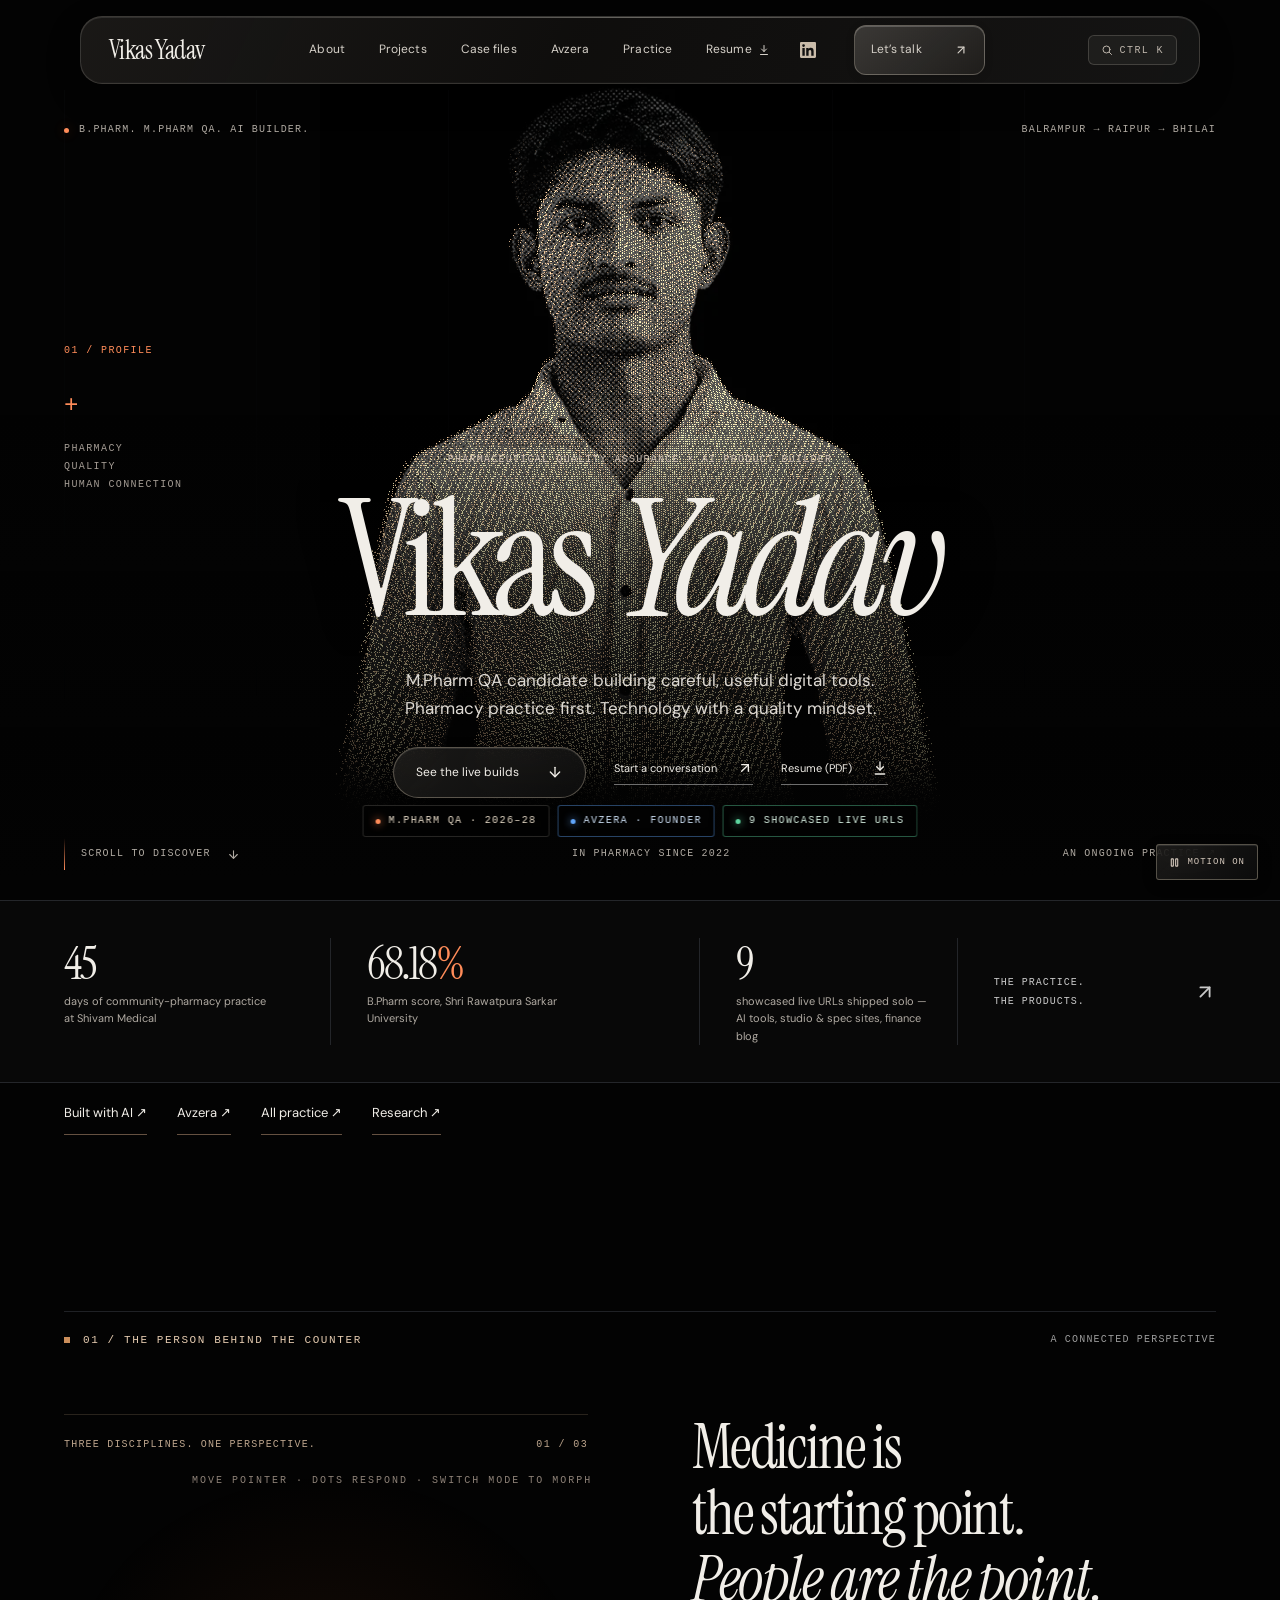
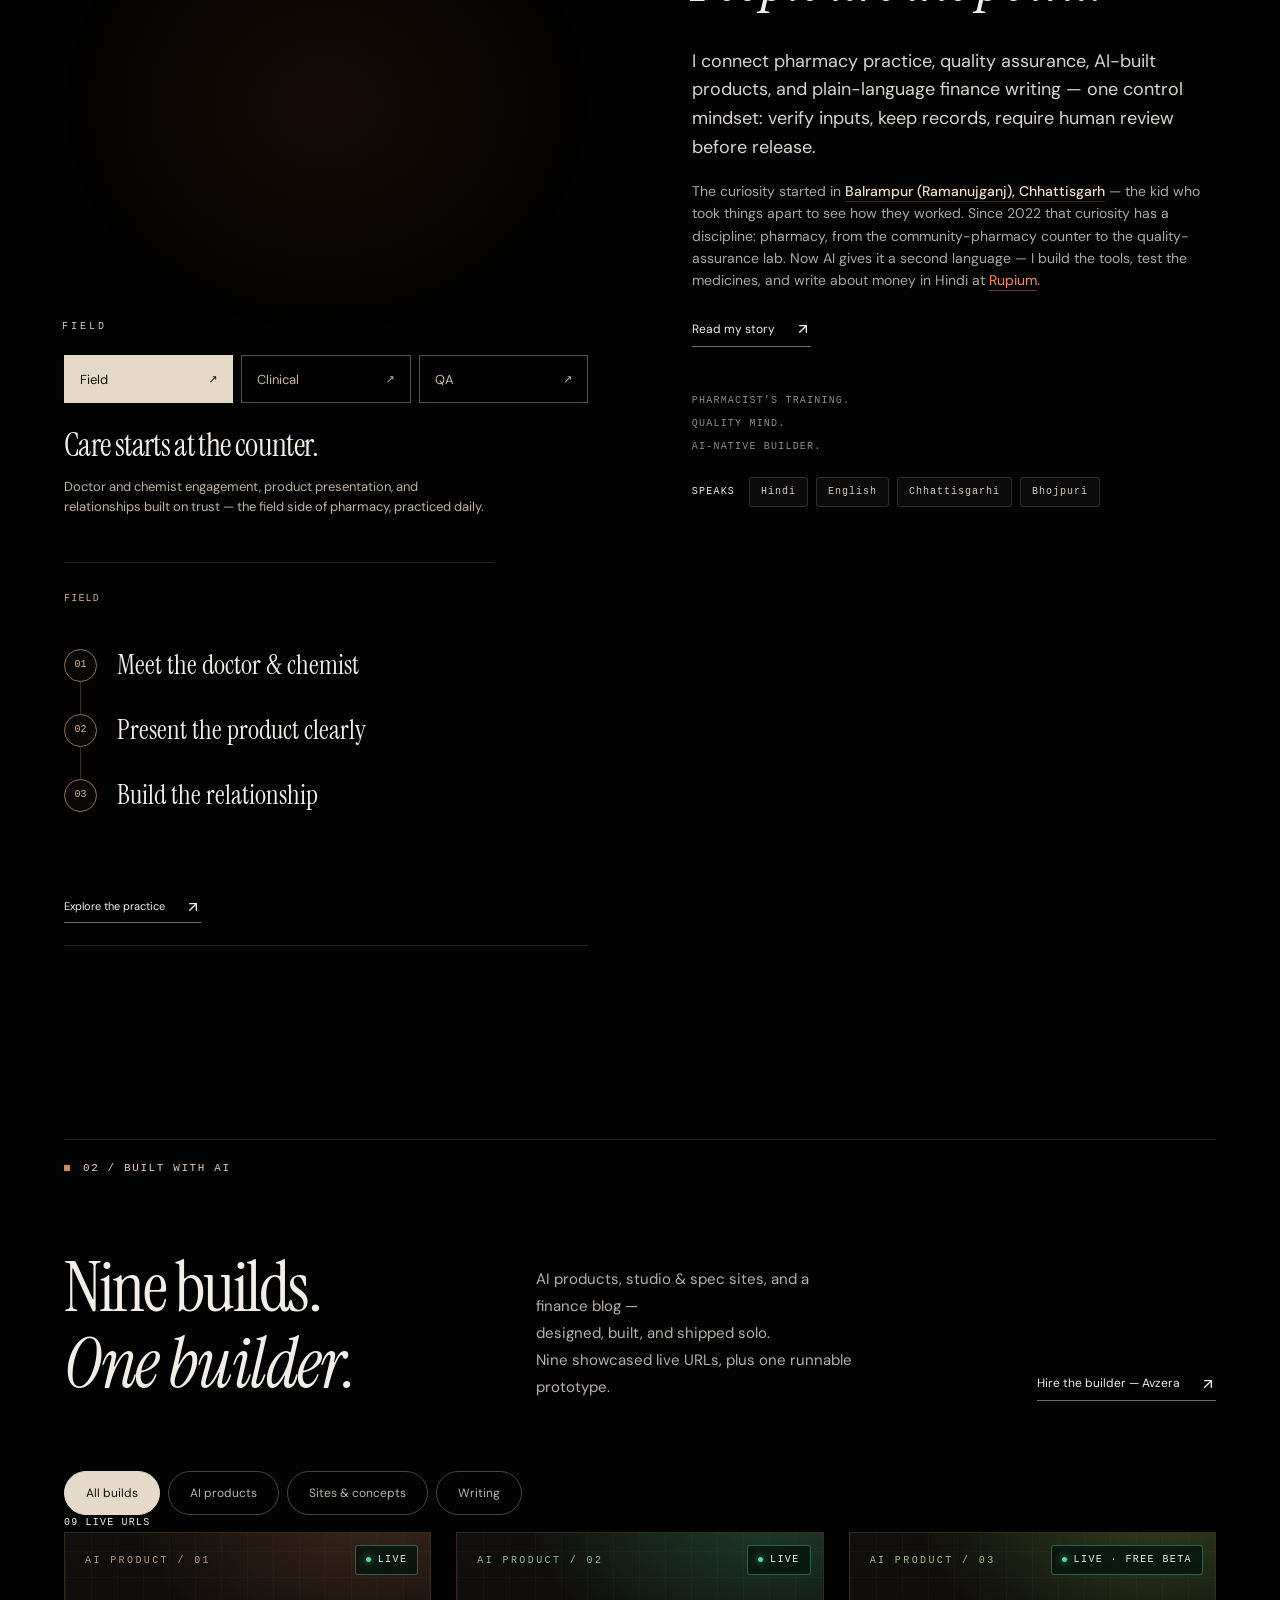
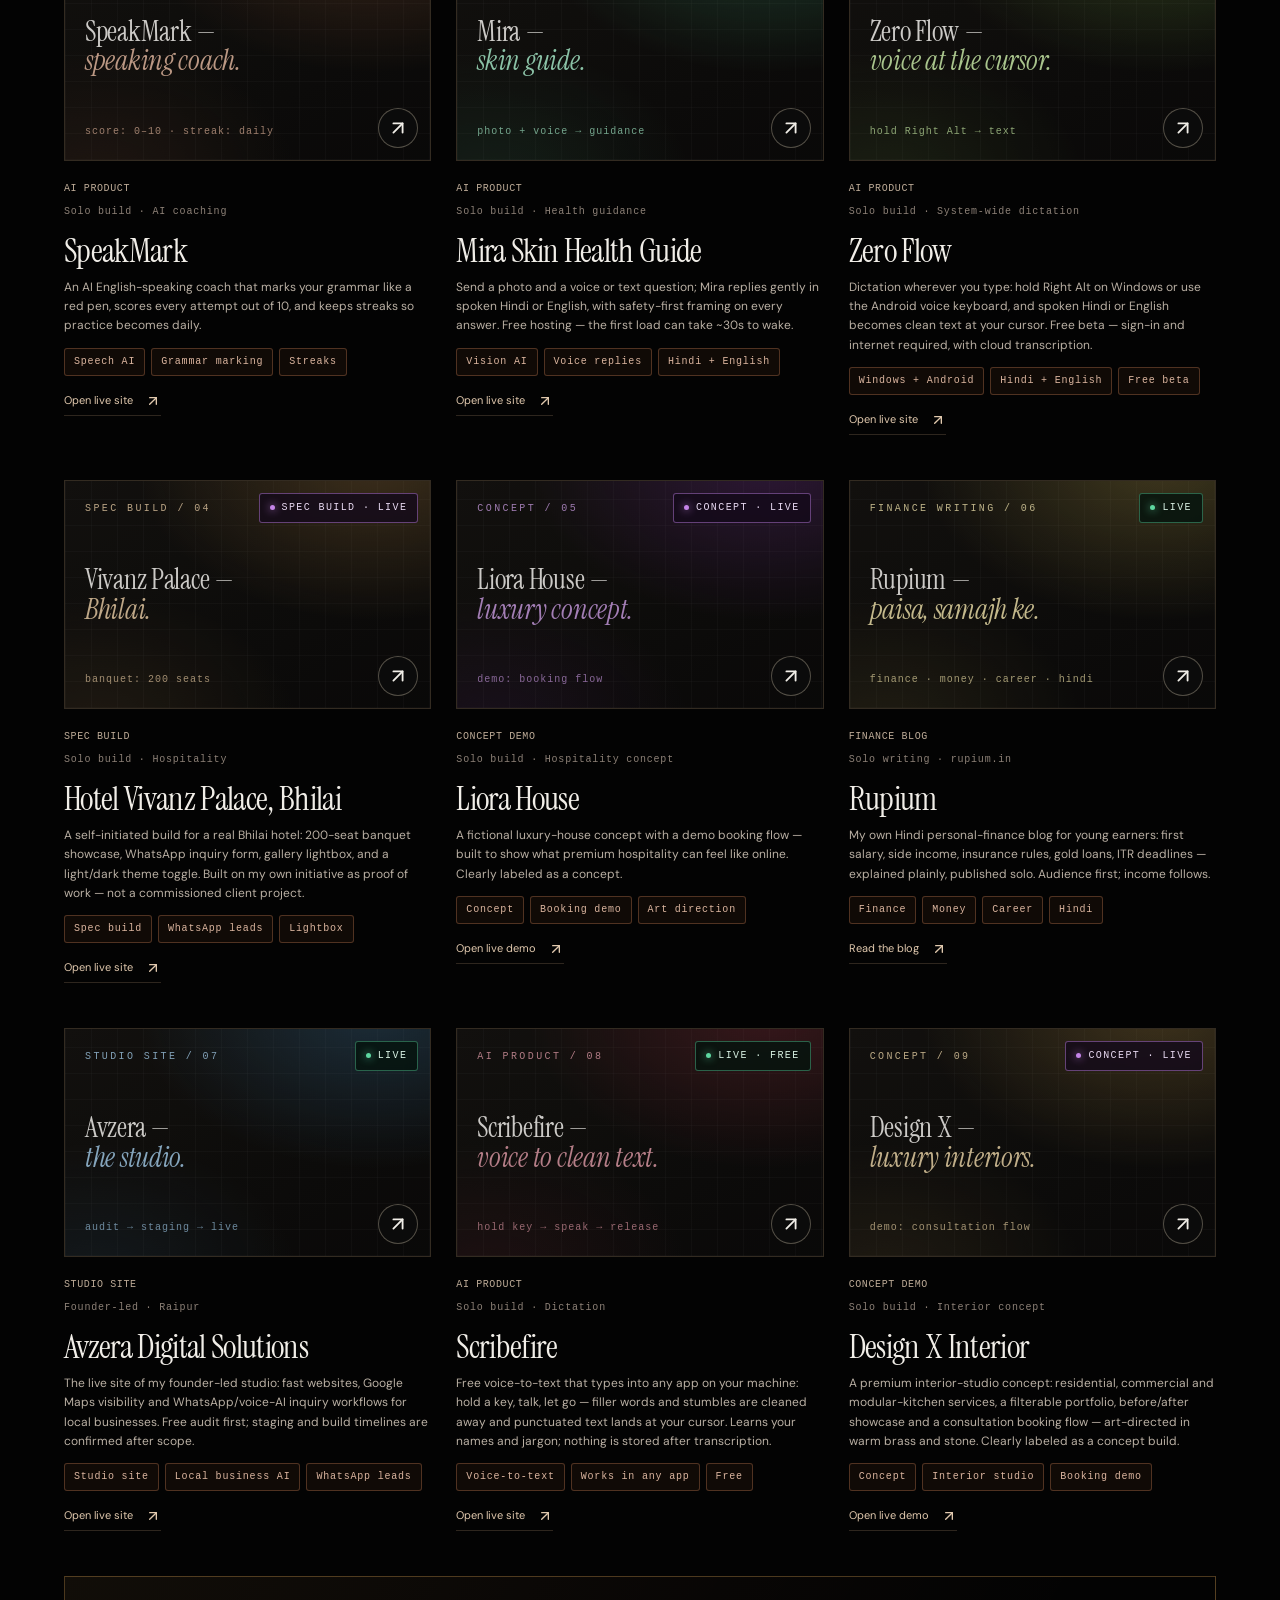
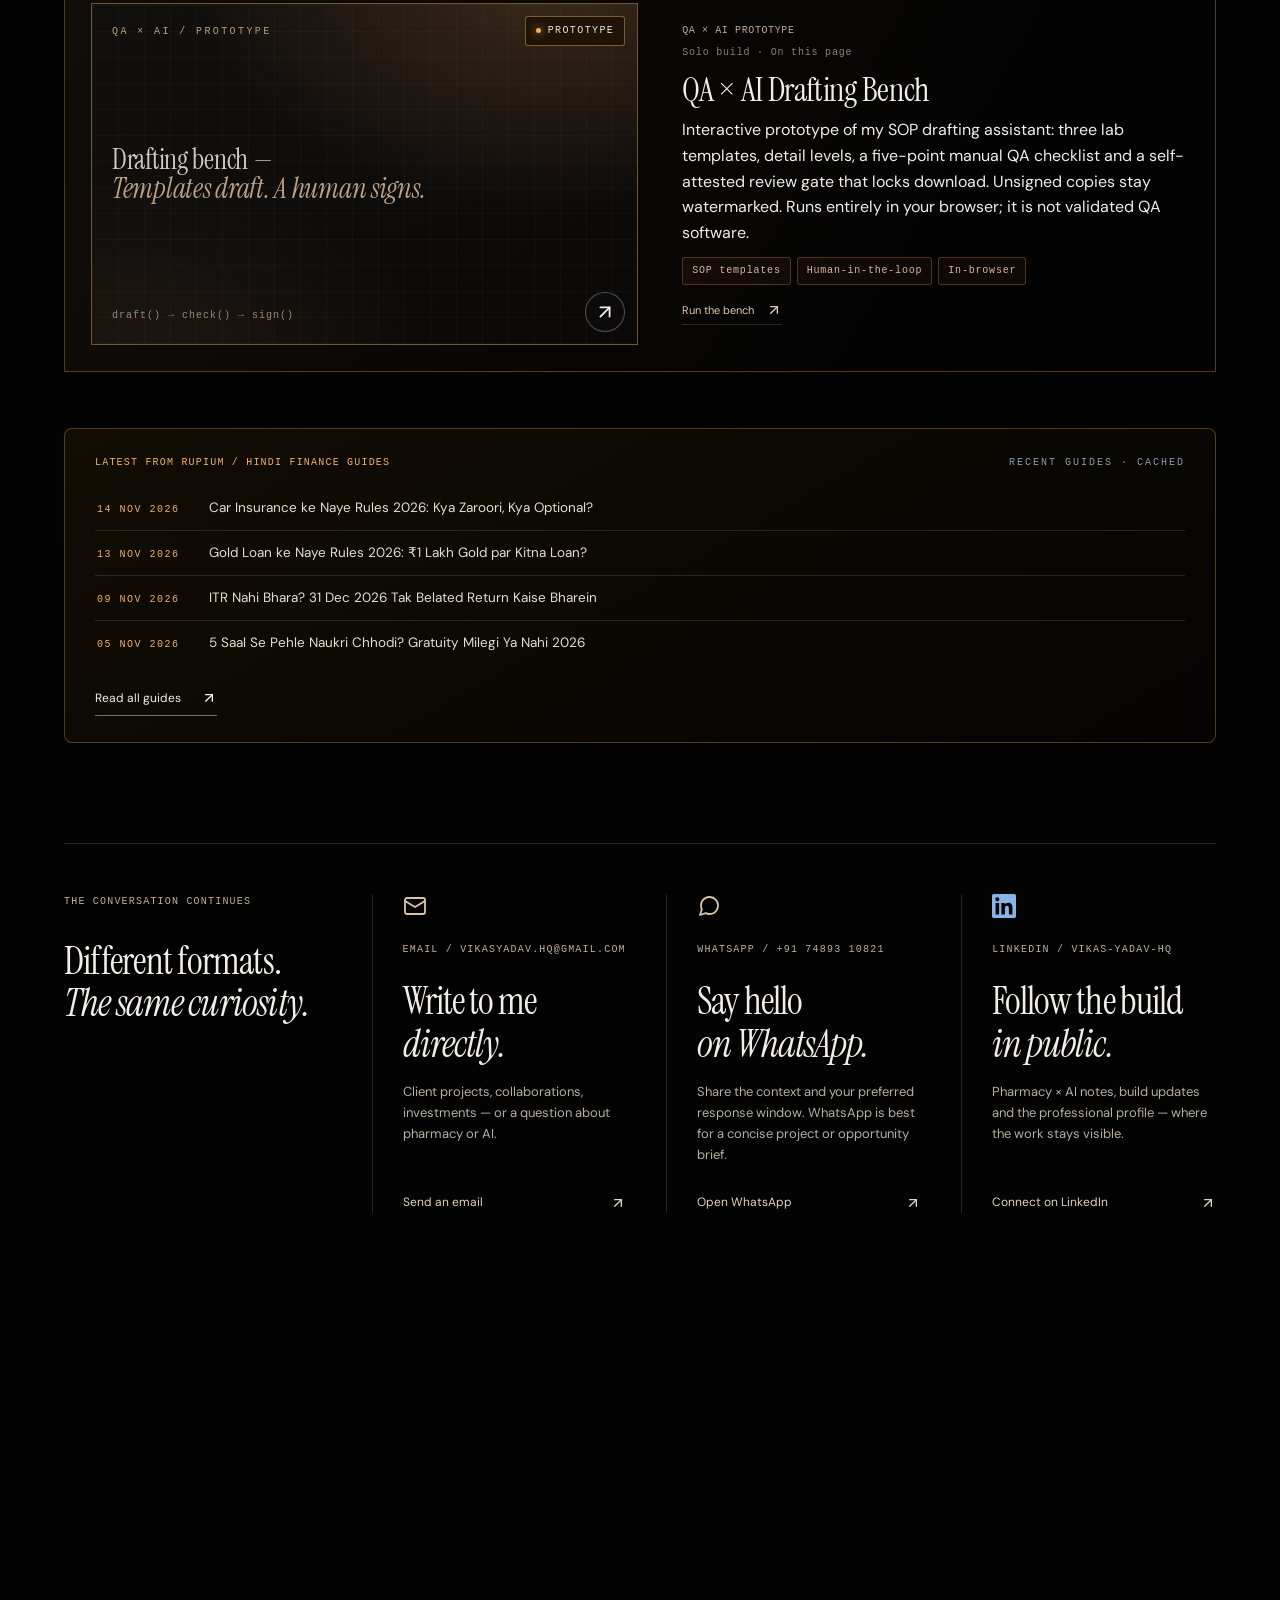
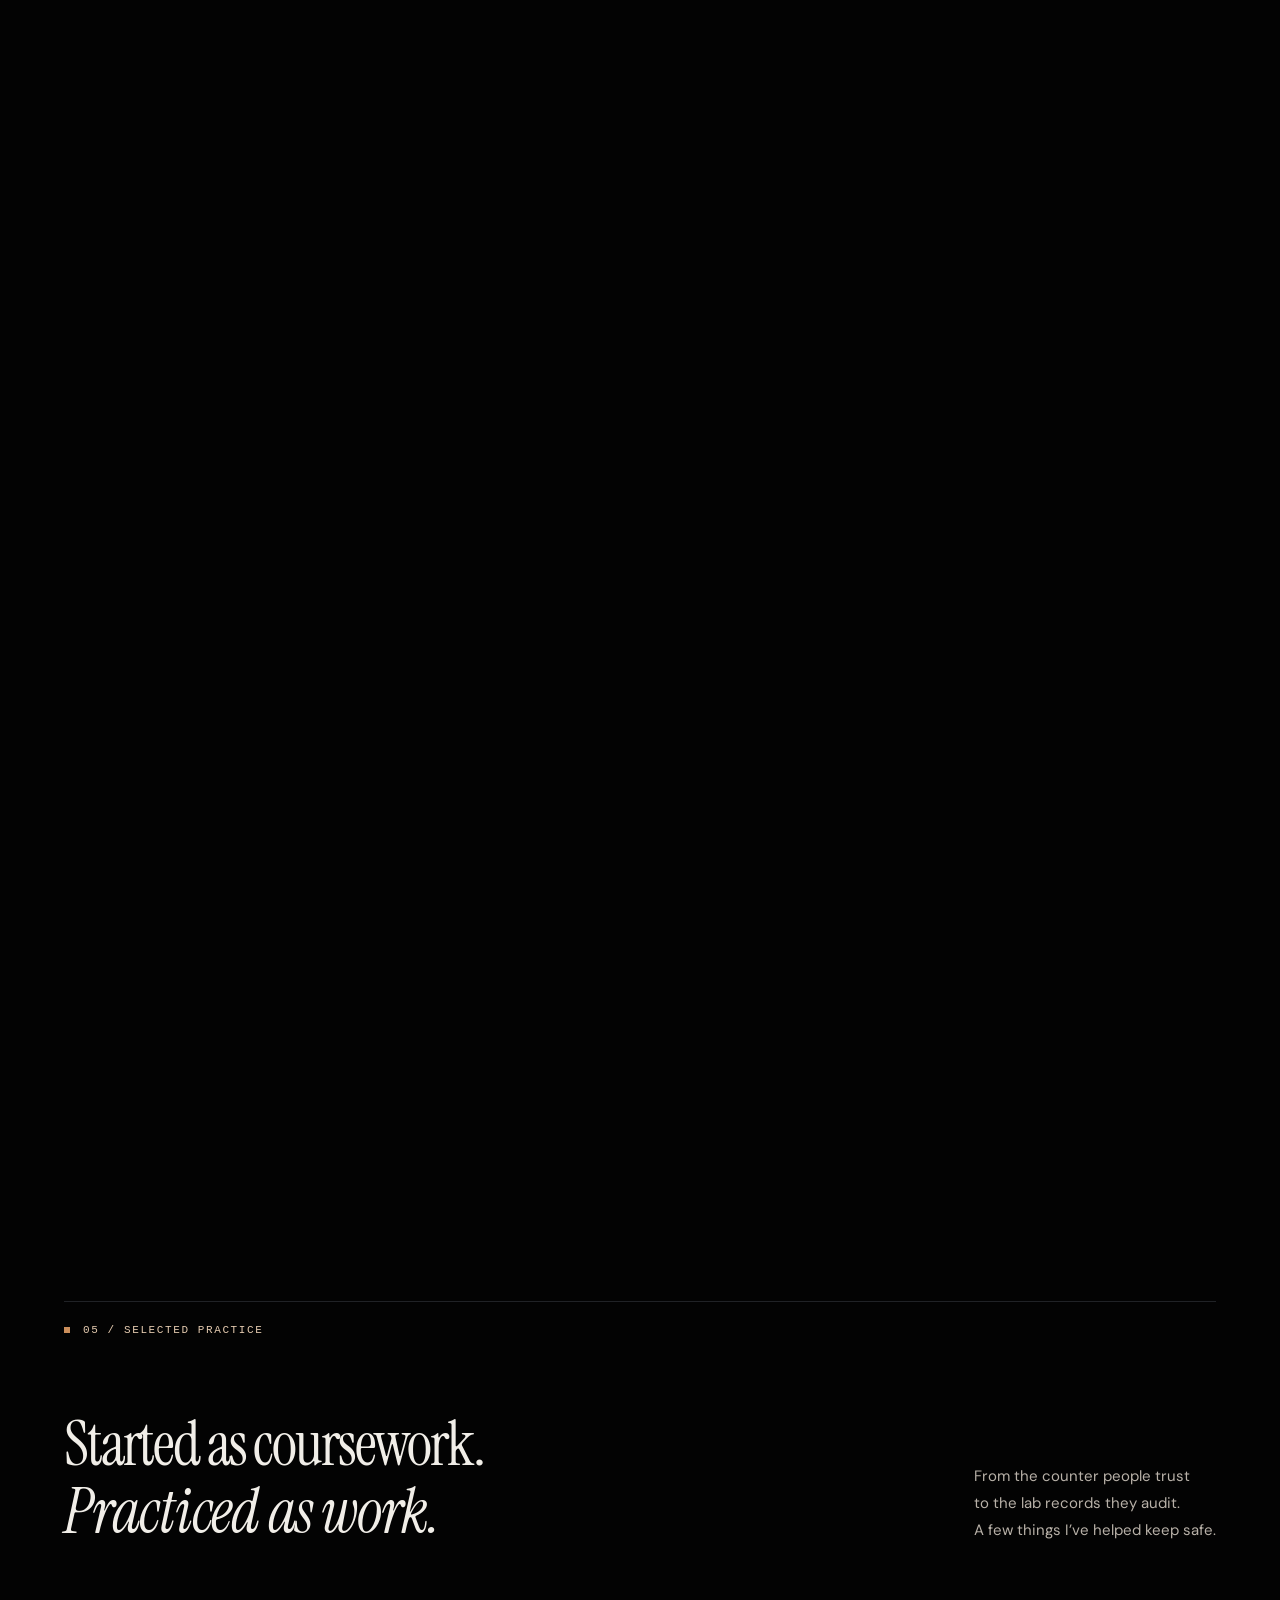
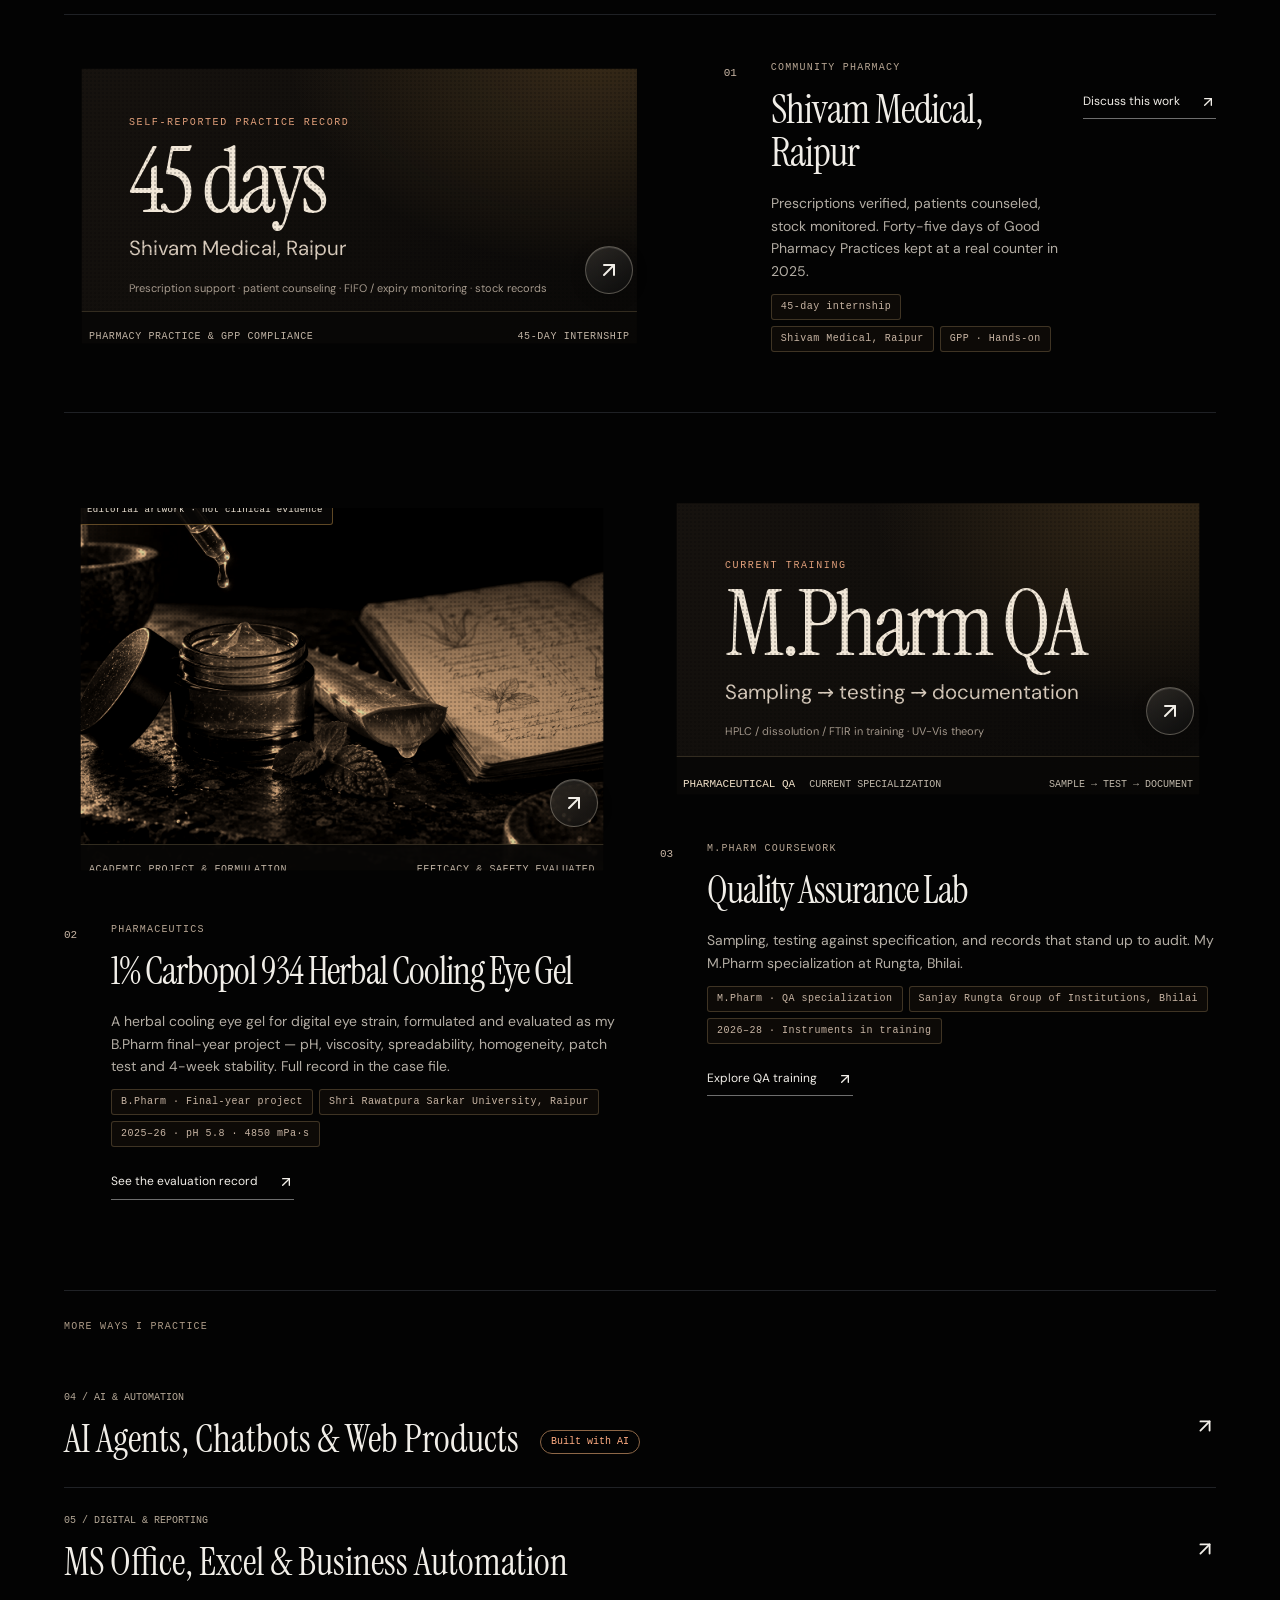
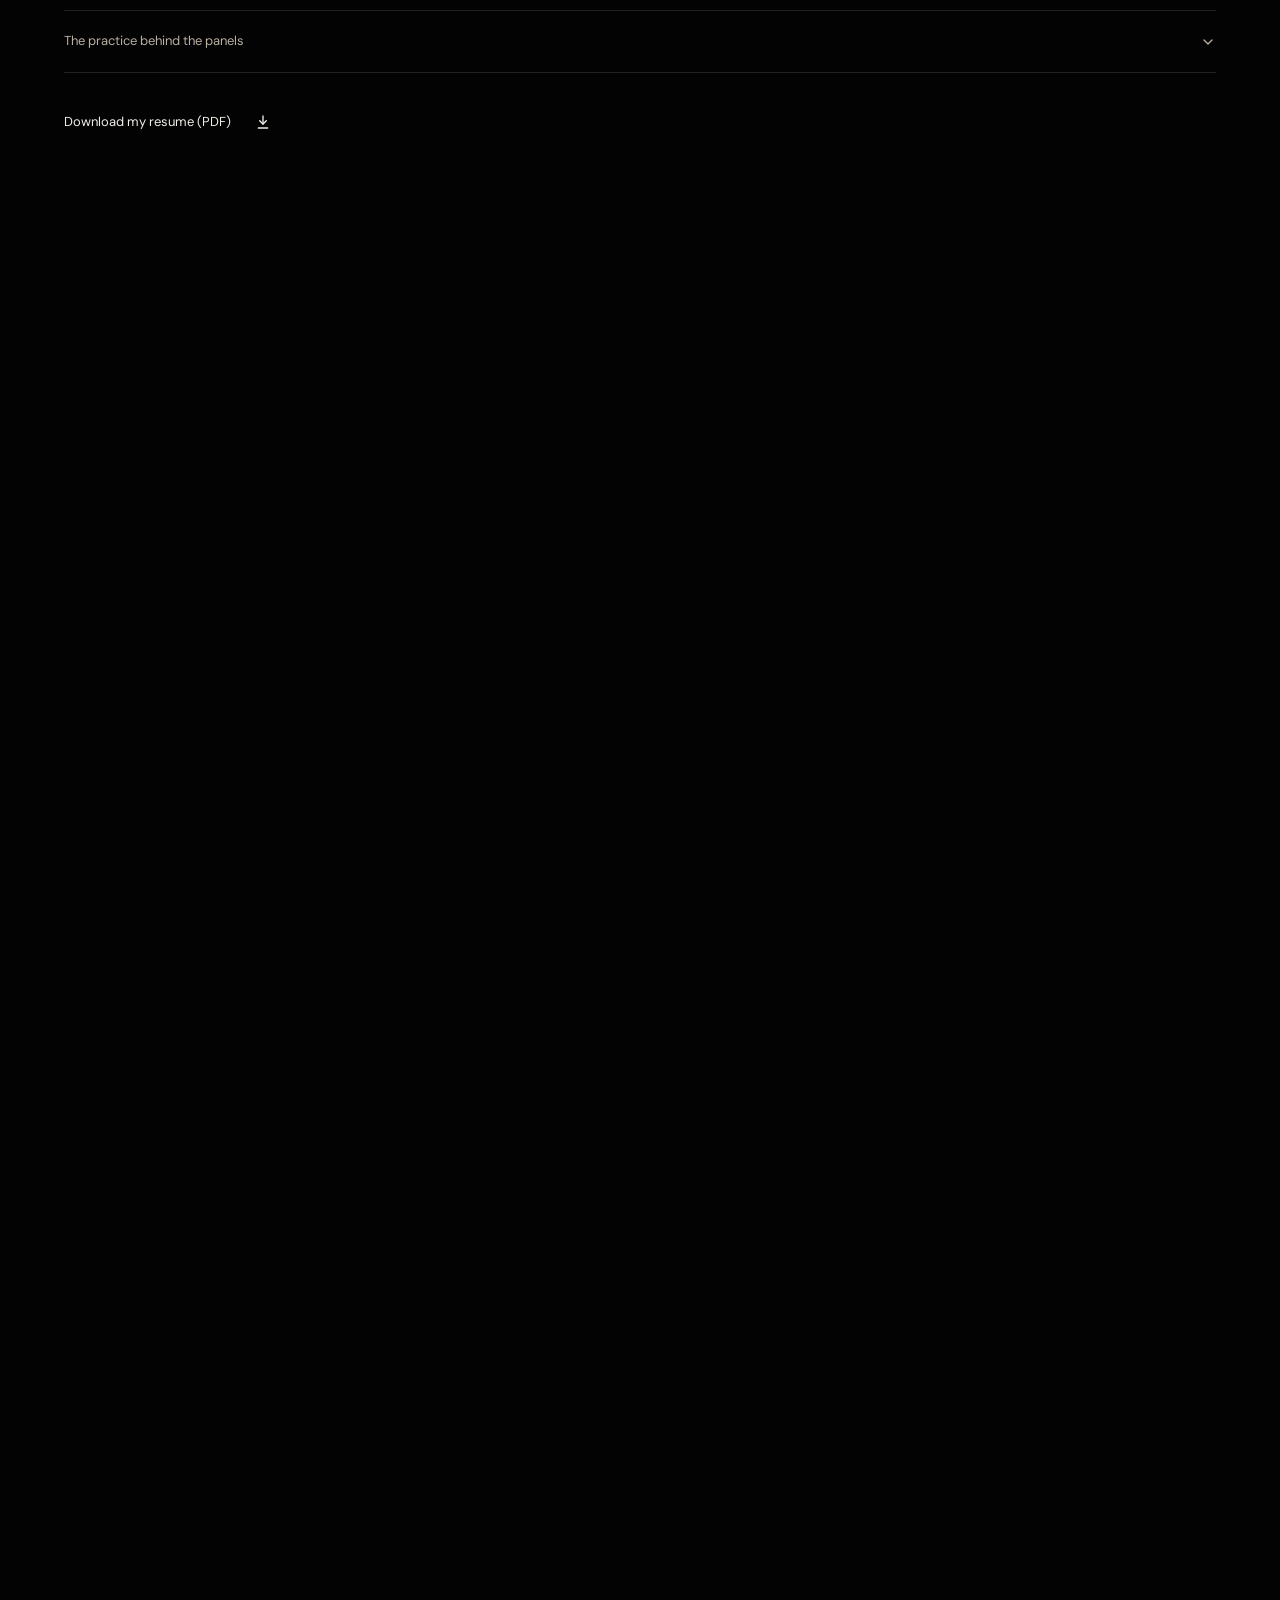
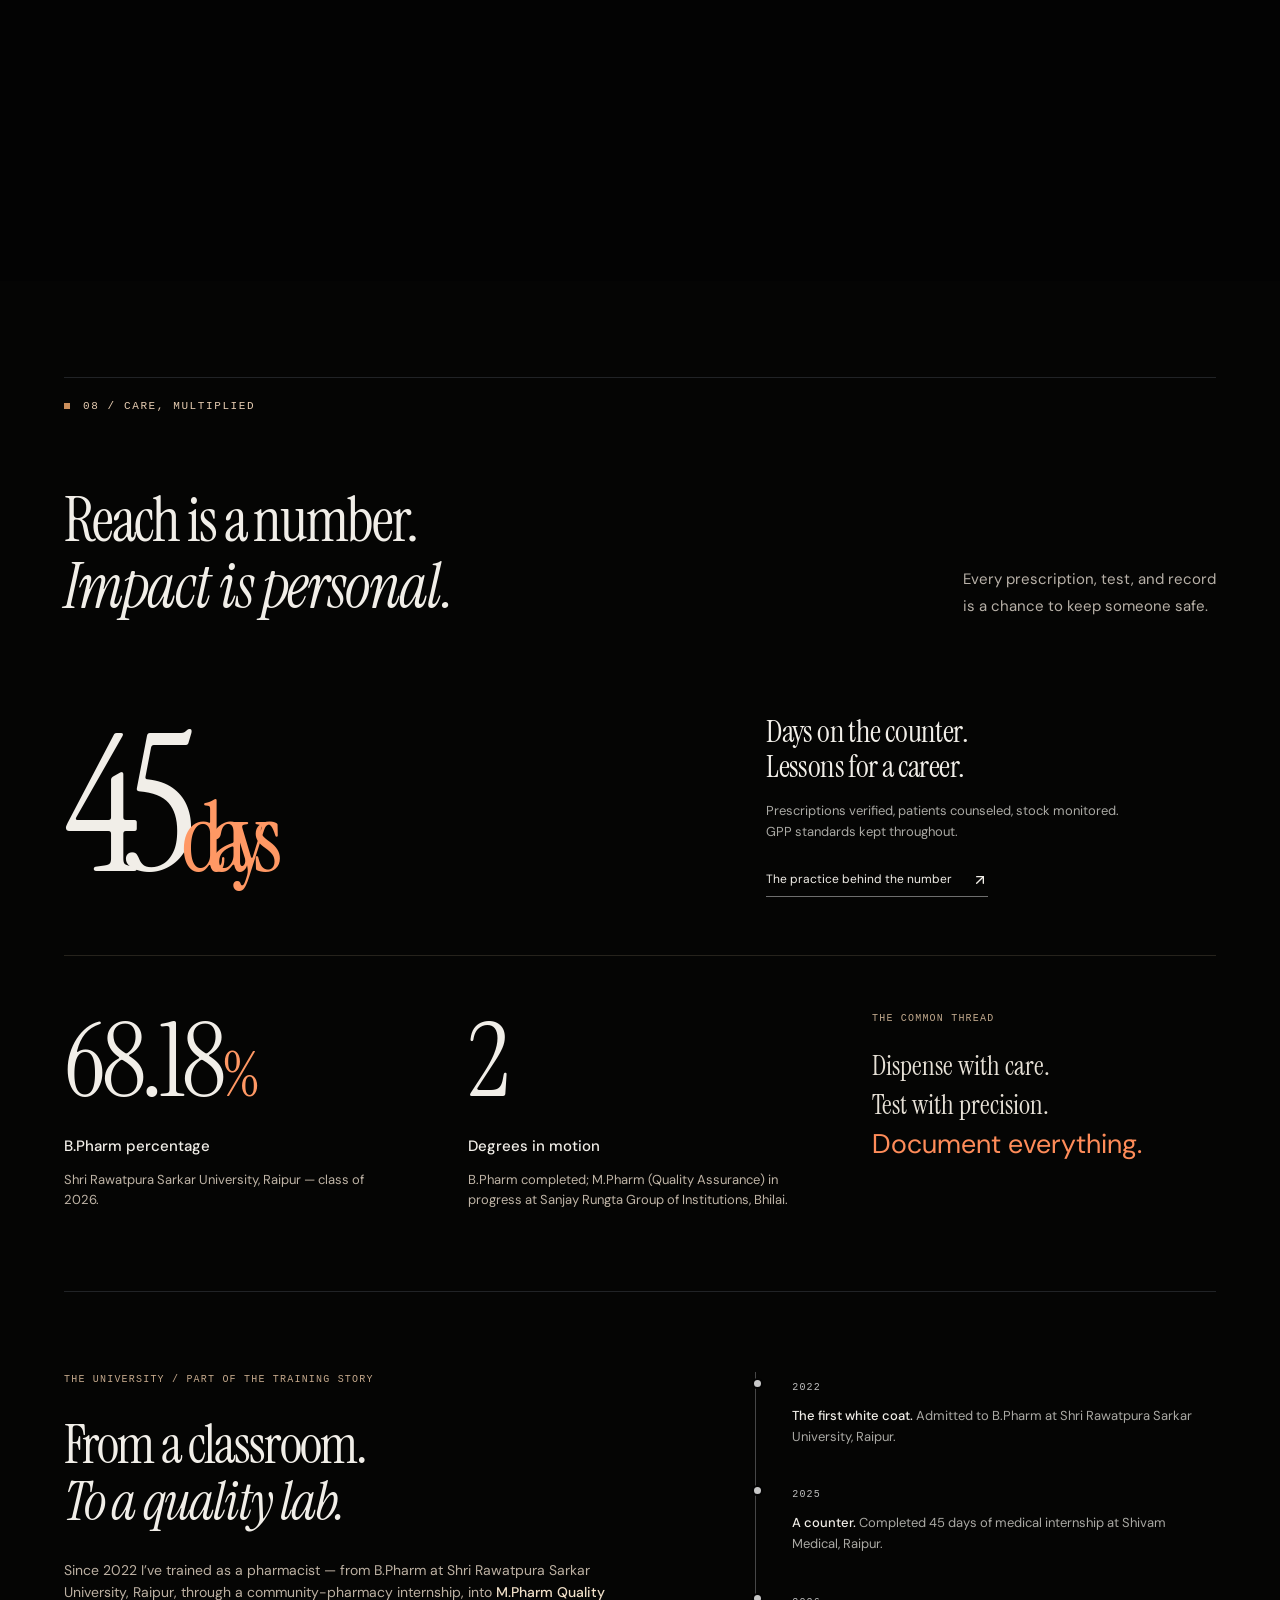
==== commit 87dbba65: "Fix hero portrait crop and sync resume facts to portfolio" ====
--- a/index.html
+++ b/index.html
@@ -165,7 +165,7 @@
   </div>
   <div>
     <strong><span class="count" data-count="9">0</span><span class="suffix"></span></strong>
-    <p>live products shipped solo — AI tools, studio &amp; spec sites, finance blog</p>
+    <p>showcased live URLs shipped solo — AI tools, studio &amp; spec sites, finance blog</p>
   </div>
   <a href="#projects">THE PRACTICE.<br>THE PRODUCTS.
     <svg width="22" height="22" viewBox="0 0 24 24" fill="none" stroke="currentColor" stroke-width="2" stroke-linecap="round" stroke-linejoin="round"><path d="M7 7h10v10"/><path d="M7 17 17 7"/></svg>
@@ -188,7 +188,7 @@
   <div class="about-grid">
     <div class="about-copy" data-reveal>
       <h2>Medicine is<br>the starting point.<br><em>People are the point.</em></h2>
-      <p class="lead">I connect pharmacy practice, quality assurance, AI-built products, and plain-language finance writing.</p>
+      <p class="lead">I connect pharmacy practice, quality assurance, AI-built products, and plain-language finance writing — one control mindset: verify inputs, keep records, require human review before release.</p>
       <p>The curiosity started in <strong class="copy-highlight">Balrampur (Ramanujganj), Chhattisgarh</strong> — the kid who took things apart to see how they worked. Since 2022 that curiosity has a discipline: pharmacy, from the community-pharmacy counter to the quality-assurance lab. Now AI gives it a second language — I build the tools, test the medicines, and write about money in Hindi at <a class="copy-link" href="https://www.rupium.in" target="_blank" rel="noopener noreferrer">Rupium</a>.</p>
       <a class="text-link" href="#journey">Read my story
         <svg width="16" height="16" viewBox="0 0 24 24" fill="none" stroke="currentColor" stroke-width="2" stroke-linecap="round" stroke-linejoin="round"><path d="M7 7h10v10"/><path d="M7 17 17 7"/></svg>
@@ -533,7 +533,8 @@
           <div class="case-block"><span class="eyebrow">01 / Problem</span><p>A finished formulation is only one part of quality. The research question behind the B.Pharm eye-gel project was how to connect a herbal formulation to a documented, testable analytical method during M.Pharm.</p></div>
           <div class="case-block"><span class="eyebrow">02 / Process</span><ol><li>Formulated and evaluated a Herbal Cooling Eye Gel for efficacy and safety as the B.Pharm final-year project.</li><li>Identified the herbal-extract lineage as the planned focus for analytical method validation during M.Pharm.</li><li>Connected that plan to raw-material sampling and incoming-inspection practice.</li><li>Kept future lab and API work as a staged plan, not a completed credential.</li></ol></div>
           <figure class="case-artifact"><img src="assets/work-gel.webp" alt="Editorial still-life artwork representing the herbal eye-gel project" loading="lazy" width="1536" height="1024"><figcaption>Editorial project artwork — not a formulation photograph, laboratory record or clinical evidence.</figcaption></figure>
-          <div class="case-block case-outcome"><span class="eyebrow">03 / Documented outcome</span><p><strong>A completed B.Pharm final-year formulation and evaluation project, plus a defined M.Pharm research direction.</strong> Numerical evaluation results, clinical benefits and a validated analytical method are not claimed here. Method validation remains planned work.</p></div>
+          <div class="case-block"><span class="eyebrow">03 / Evaluation record</span><ul><li>pH 5.8 — calibrated digital pH meter.</li><li>Viscosity 4850 mPa·s; spreadability 28 g·cm/sec.</li><li>10× / 40× compound microscopy homogeneity check.</li><li>48h patch test: no irritation.</li><li>4-week stability study at 25°C ± 2°C, 60% ± 5% RH.</li></ul></div>
+          <div class="case-block case-outcome"><span class="eyebrow">04 / Documented outcome</span><p><strong>A completed B.Pharm final-year formulation and evaluation project with the recorded results above, plus a defined M.Pharm research direction.</strong> Clinical benefit and a validated analytical method are not claimed; method validation remains planned work.</p></div>
           <a class="text-link" href="#work">See the selected practice <span>↗</span></a>
         </div>
       </details>
@@ -710,11 +711,11 @@
         <span class="work-number">02</span>
         <div>
           <span class="eyebrow">Pharmaceutics</span>
-          <h3><a href="#contact">Herbal Cooling Eye Gel</a></h3>
-          <p>A herbal-based cooling eye gel for digital eye strain relief. Formulated and evaluated for efficacy and safety.</p>
-          <div class="work-cred"><span>B.Pharm · Final-year project</span><span>Shri Rawatpura Sarkar University, Raipur</span><span>2025–26 · Efficacy &amp; safety evaluated</span></div>
-        </div>
-        <a class="text-link" href="#contact">Discuss this work
+          <h3><a href="#case-studies">1% Carbopol 934 Herbal Cooling Eye Gel</a></h3>
+          <p>A herbal cooling eye gel for digital eye strain, formulated and evaluated as my B.Pharm final-year project — pH, viscosity, spreadability, homogeneity, patch test and 4-week stability. Full record in the case file.</p>
+          <div class="work-cred"><span>B.Pharm · Final-year project</span><span>Shri Rawatpura Sarkar University, Raipur</span><span>2025–26 · pH 5.8 · 4850 mPa·s</span></div>
+        </div>
+        <a class="text-link" href="#case-studies">See the evaluation record
           <svg width="16" height="16" viewBox="0 0 24 24" fill="none" stroke="currentColor" stroke-width="2" stroke-linecap="round" stroke-linejoin="round"><path d="M7 7h10v10"/><path d="M7 17 17 7"/></svg>
         </a>
       </div>
@@ -799,6 +800,8 @@
       <div class="matrix-row"><span>Basic lab techniques &amp; GPP</span><span class="matrix-state state-hands">HANDS-ON</span></div>
       <div class="matrix-row"><span>QA documentation &amp; records</span><span class="matrix-state state-hands">HANDS-ON</span></div>
       <div class="matrix-row"><span>Raw material sampling &amp; incoming inspection</span><span class="matrix-state state-hands">HANDS-ON</span></div>
+      <div class="matrix-row"><span>SOP documentation &amp; record control</span><span class="matrix-state state-hands">HANDS-ON</span></div>
+      <div class="matrix-row"><span>Digital pH meter · viscometer · compound microscopy</span><span class="matrix-state state-hands">HANDS-ON</span></div>
       <div class="matrix-row"><span>HPLC</span><span class="matrix-state state-training">IN TRAINING · M.PHARM</span></div>
       <div class="matrix-row"><span>UV-Vis spectroscopy</span><span class="matrix-state state-training">THEORY · M.PHARM LAB AHEAD</span></div>
       <div class="matrix-row"><span>Dissolution testing</span><span class="matrix-state state-training">IN TRAINING · M.PHARM</span></div>
@@ -949,7 +952,7 @@
       <div class="expertise-detail" id="exp-1" hidden>
         <small class="eyebrow">02 / DISCIPLINE</small>
         <p>Dispensing accuracy, prescription handling, and patient counseling under Good Pharmacy Practices. If a patient can’t repeat the dosage back to me, I haven’t counseled them yet.</p>
-        <div class="expertise-tags"><span>Drug dispensing</span><span>Prescription handling</span><span>Patient counseling</span><span>GPP compliance</span></div>
+        <div class="expertise-tags"><span>Drug dispensing</span><span>Prescription handling</span><span>Patient counseling</span><span>GPP compliance</span><span>FIFO &amp; expiry control</span><span>SOP documentation</span><span>Record control</span><span>cGMP basics</span></div>
         <a class="text-link" href="#work">See the practice
           <svg width="16" height="16" viewBox="0 0 24 24" fill="none" stroke="currentColor" stroke-width="2" stroke-linecap="round" stroke-linejoin="round"><path d="M7 7h10v10"/><path d="M7 17 17 7"/></svg>
         </a>
@@ -963,7 +966,7 @@
       <div class="expertise-detail" id="exp-2" hidden>
         <small class="eyebrow">03 / DISCIPLINE</small>
         <p>Stock sheets, expiry trackers, and reports that make sense at a glance — plus the QA habit of writing everything down as if an auditor will read it tomorrow. Because one day, one will. On the digital side: strong Excel and MS Office, deep AI-assisted research, and automation that removes the repetitive work.</p>
-        <div class="expertise-tags"><span>MS Office &amp; Excel</span><span>Deep AI research</span><span>Workflow automation</span><span>QA documentation</span></div>
+        <div class="expertise-tags"><span>MS Office &amp; Excel</span><span>Deep AI research</span><span>Workflow automation</span><span>QA documentation</span><span>Technical documentation</span></div>
         <a class="text-link" href="#impact">See the impact
           <svg width="16" height="16" viewBox="0 0 24 24" fill="none" stroke="currentColor" stroke-width="2" stroke-linecap="round" stroke-linejoin="round"><path d="M7 7h10v10"/><path d="M7 17 17 7"/></svg>
         </a>
@@ -976,8 +979,8 @@
       </button></h3>
       <div class="expertise-detail" id="exp-3" hidden>
         <small class="eyebrow">04 / DISCIPLINE</small>
-        <p>I use AI the way a lab uses instruments: deliberately, with checks. AI agents, automation pipelines, deep research, and full web products — nine showcased live URLs so far, from an English-speaking coach and voice-to-text tools to a self-initiated hotel site, my own studio site (the canonical of five Avzera editions) and my Hindi finance blog. I know where AI helps, where it hallucinates, and how to verify the difference. Daily stack: ChatGPT, Gemini, Claude, Claude Code, Cursor, Antigravity and Qoder for building; Notion and Excel for the operational side.</p>
-        <div class="expertise-tags"><span>AI agents &amp; automation</span><span>Web app development</span><span>Prompt &amp; workflow design</span><span>Verification-first mindset</span></div>
+        <p>I use AI the way a lab uses instruments: deliberately, with checks. AI agents, automation pipelines, deep research, and full web products — nine showcased live URLs so far, from an English-speaking coach and voice-to-text tools to a self-initiated hotel site, my own studio site (the canonical of five Avzera editions) and my Hindi finance blog. I know where AI helps, where it hallucinates, and how to verify the difference. Web stack: Next.js and React on the front; Node.js, Express, REST APIs, MongoDB and Mongoose on the back; shipped via Git/GitHub to Vercel and Cloudflare Pages. Daily stack: ChatGPT, Gemini, Claude, Claude Code, Cursor, Antigravity and Qoder for building; Notion and Excel for the operational side.</p>
+        <div class="expertise-tags"><span>AI agents &amp; automation</span><span>Next.js / React</span><span>Node / Express / MongoDB</span><span>Git / Vercel / Cloudflare</span><span>Prompt &amp; workflow design</span><span>Verification-first mindset</span></div>
         <a class="text-link" href="#projects">See the live products
           <svg width="16" height="16" viewBox="0 0 24 24" fill="none" stroke="currentColor" stroke-width="2" stroke-linecap="round" stroke-linejoin="round"><path d="M7 7h10v10"/><path d="M7 17 17 7"/></svg>
         </a>
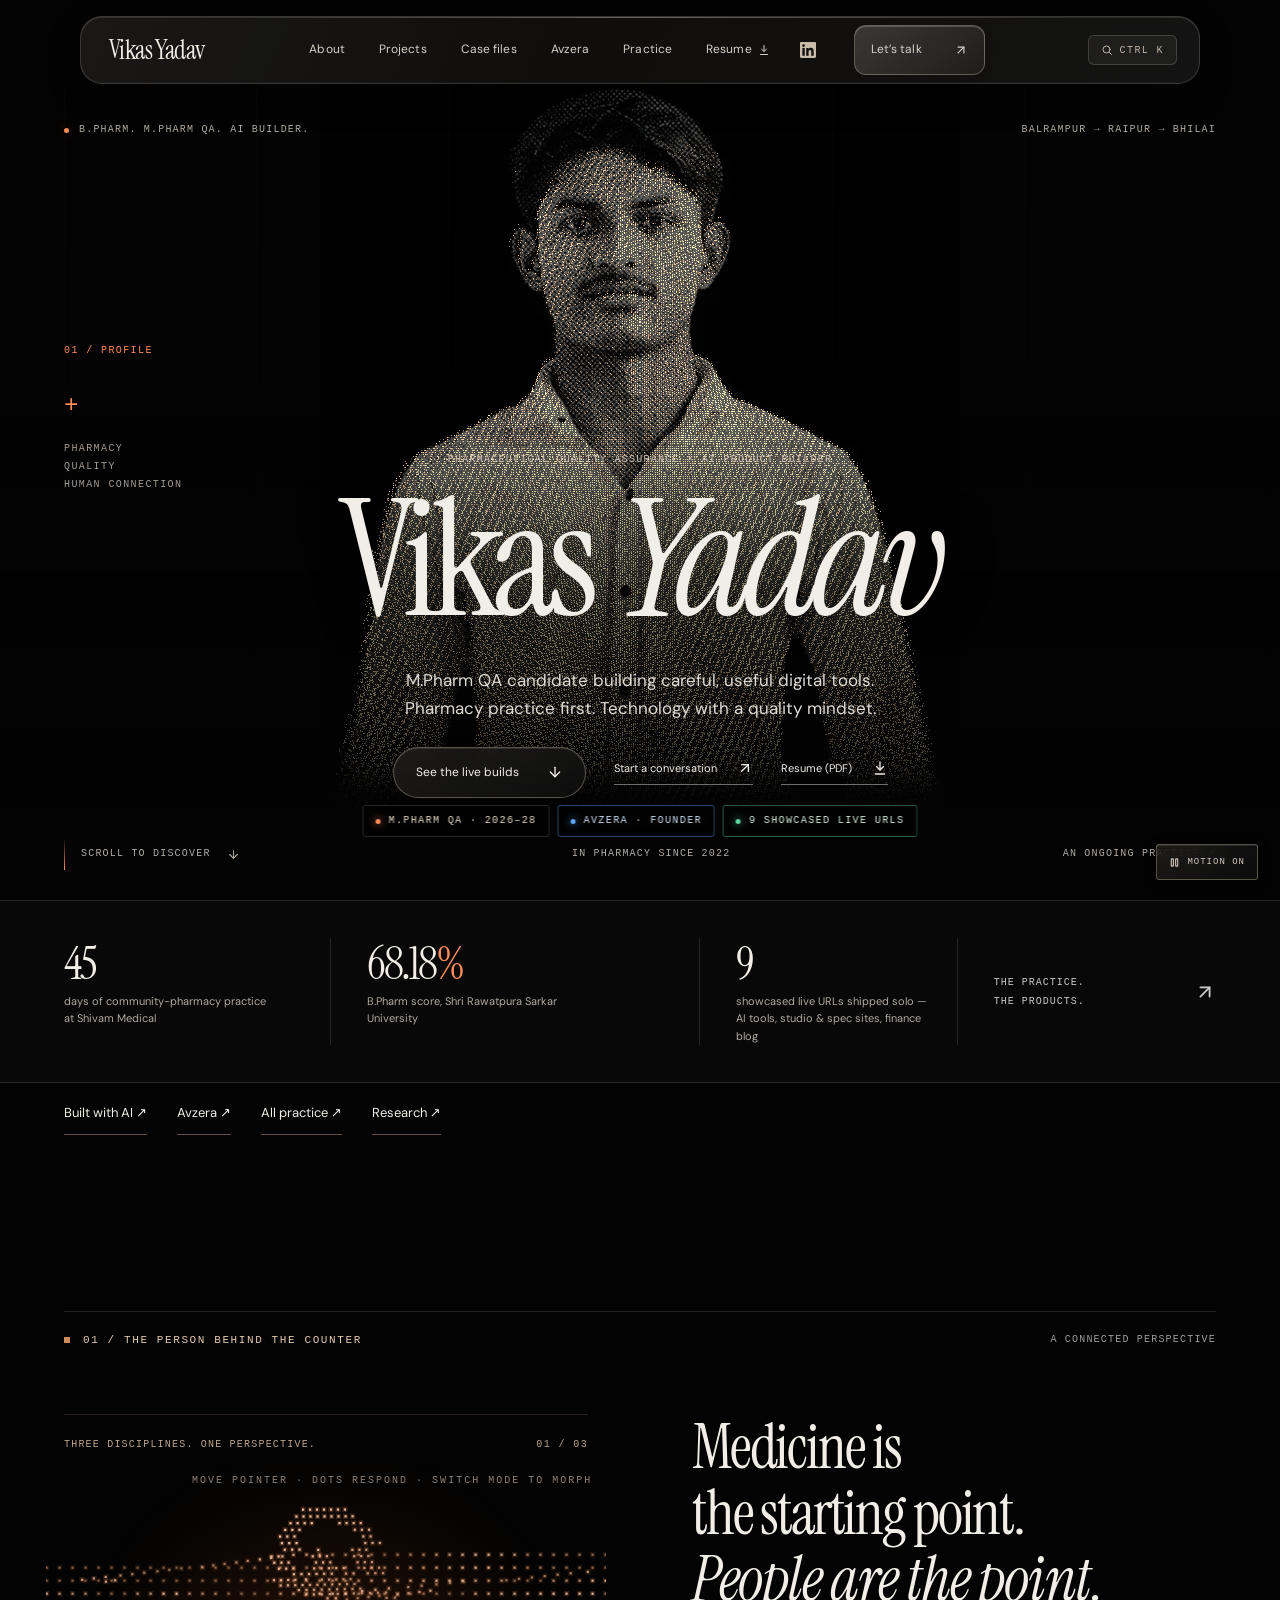
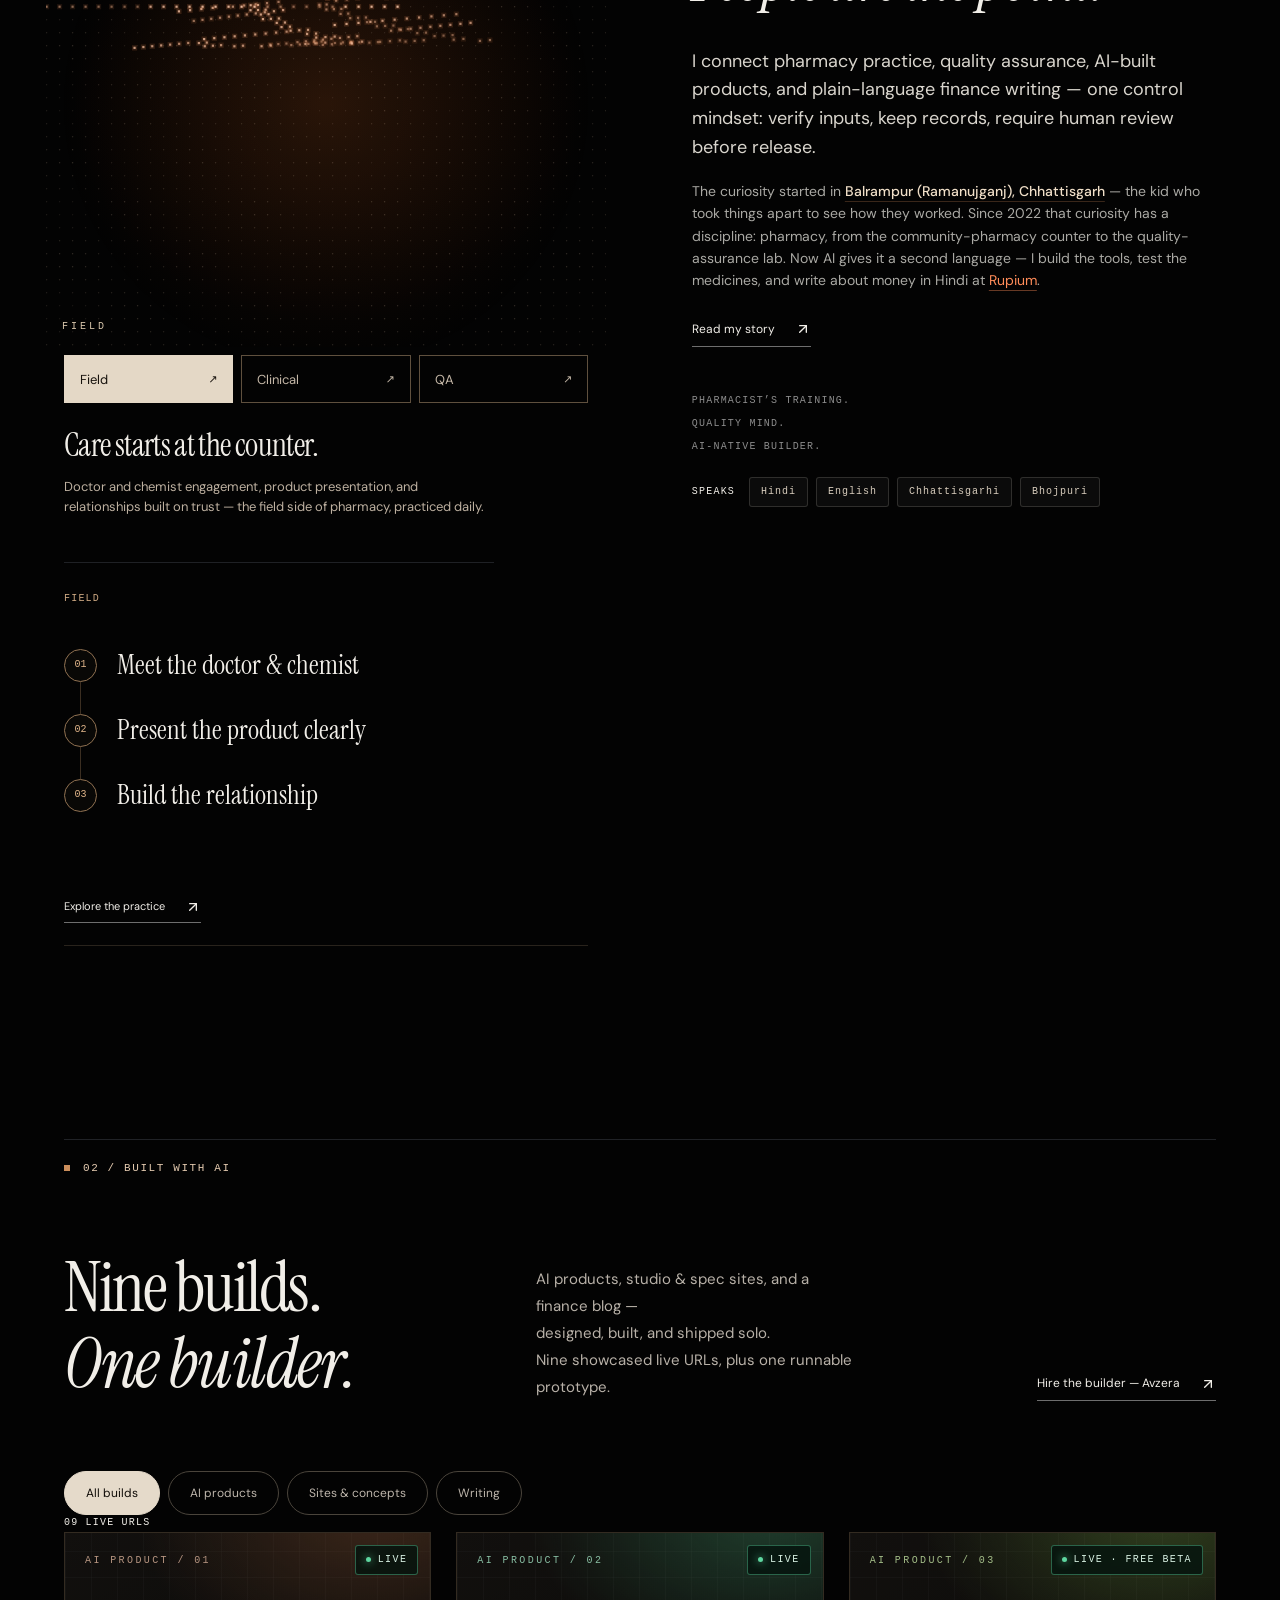
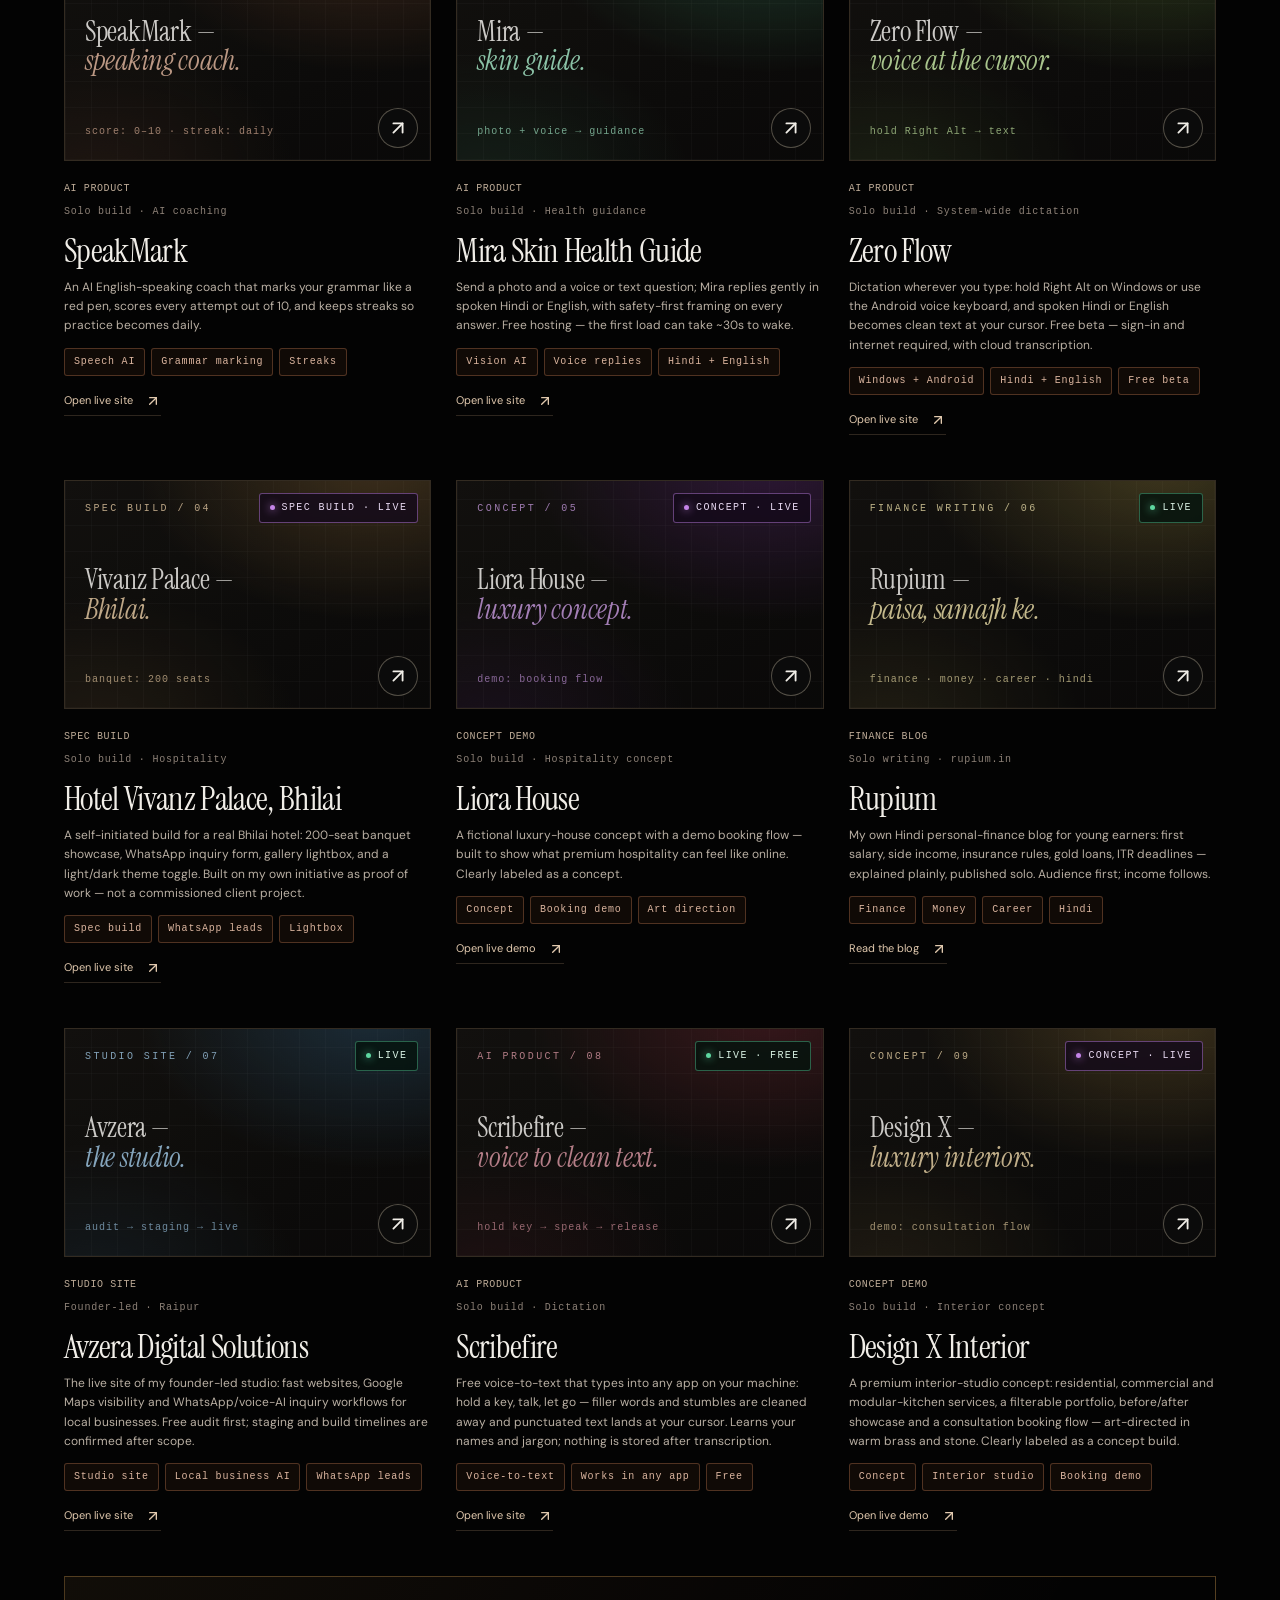
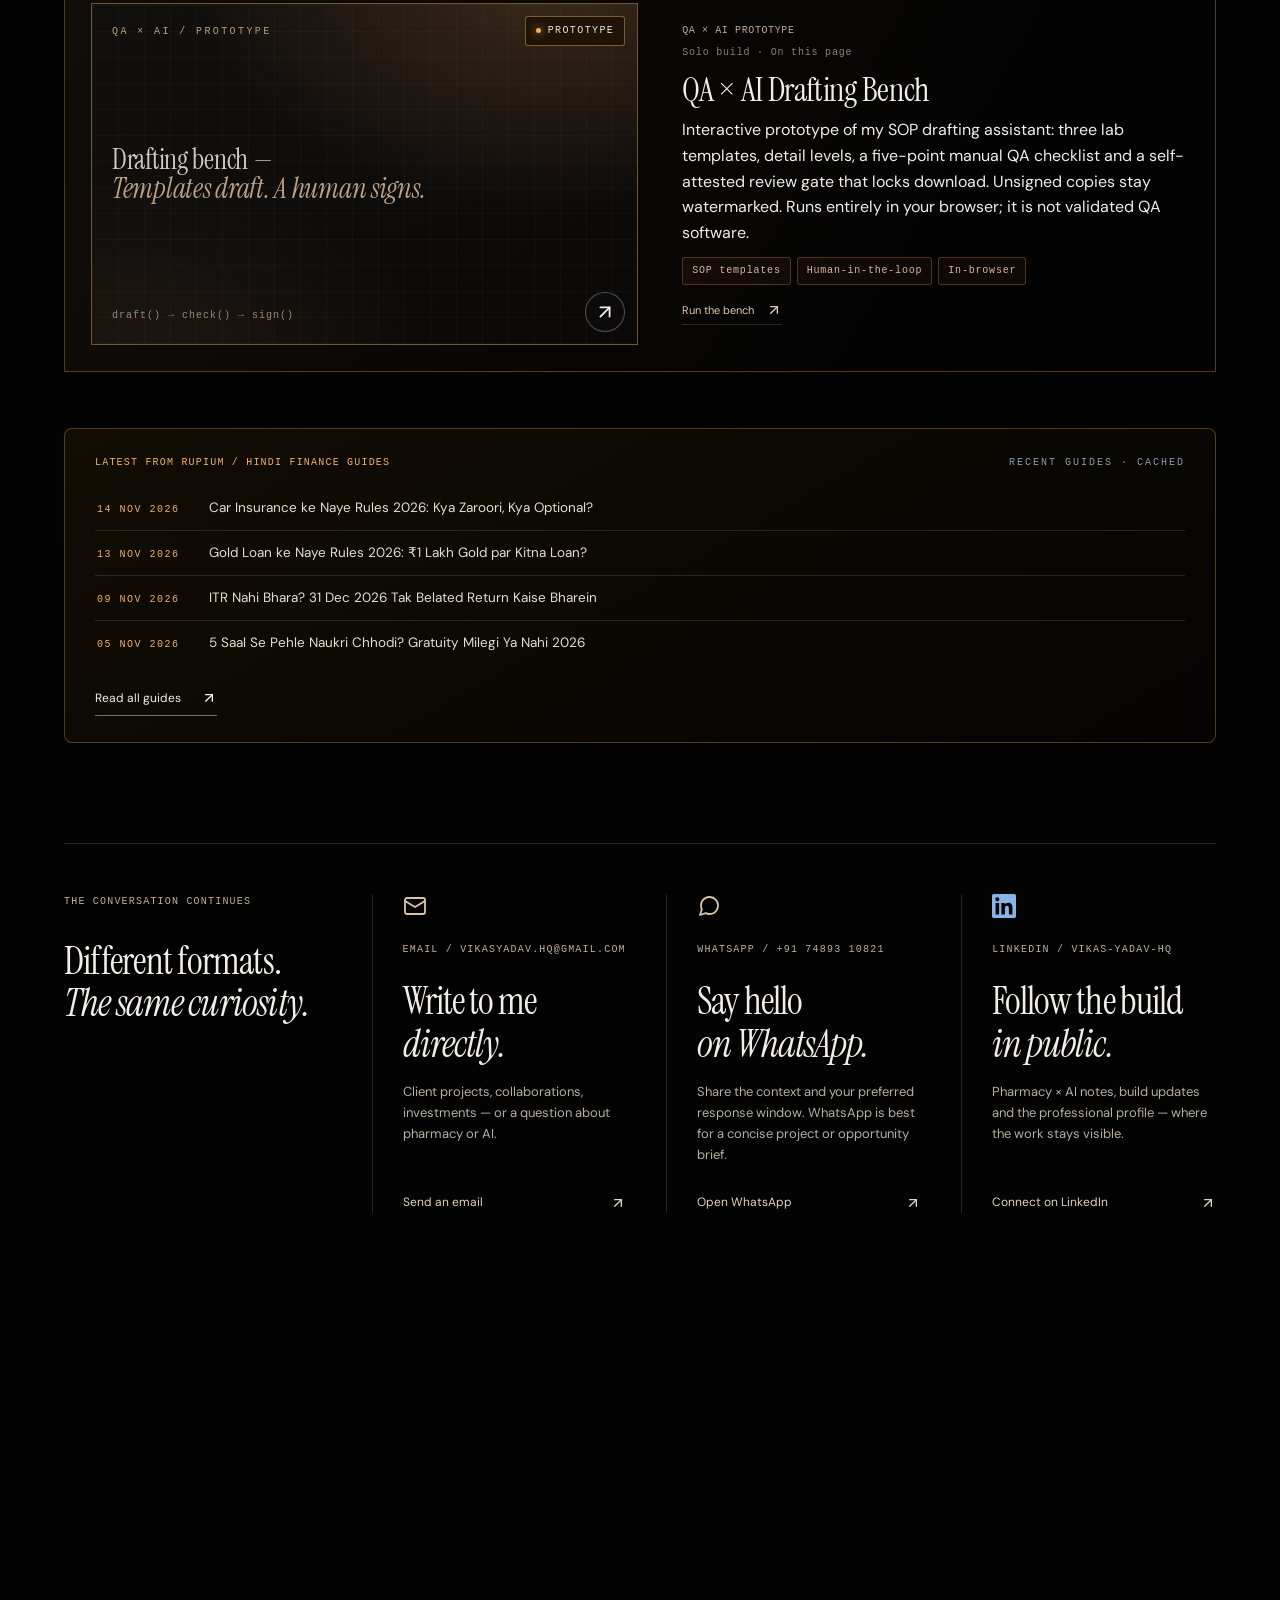
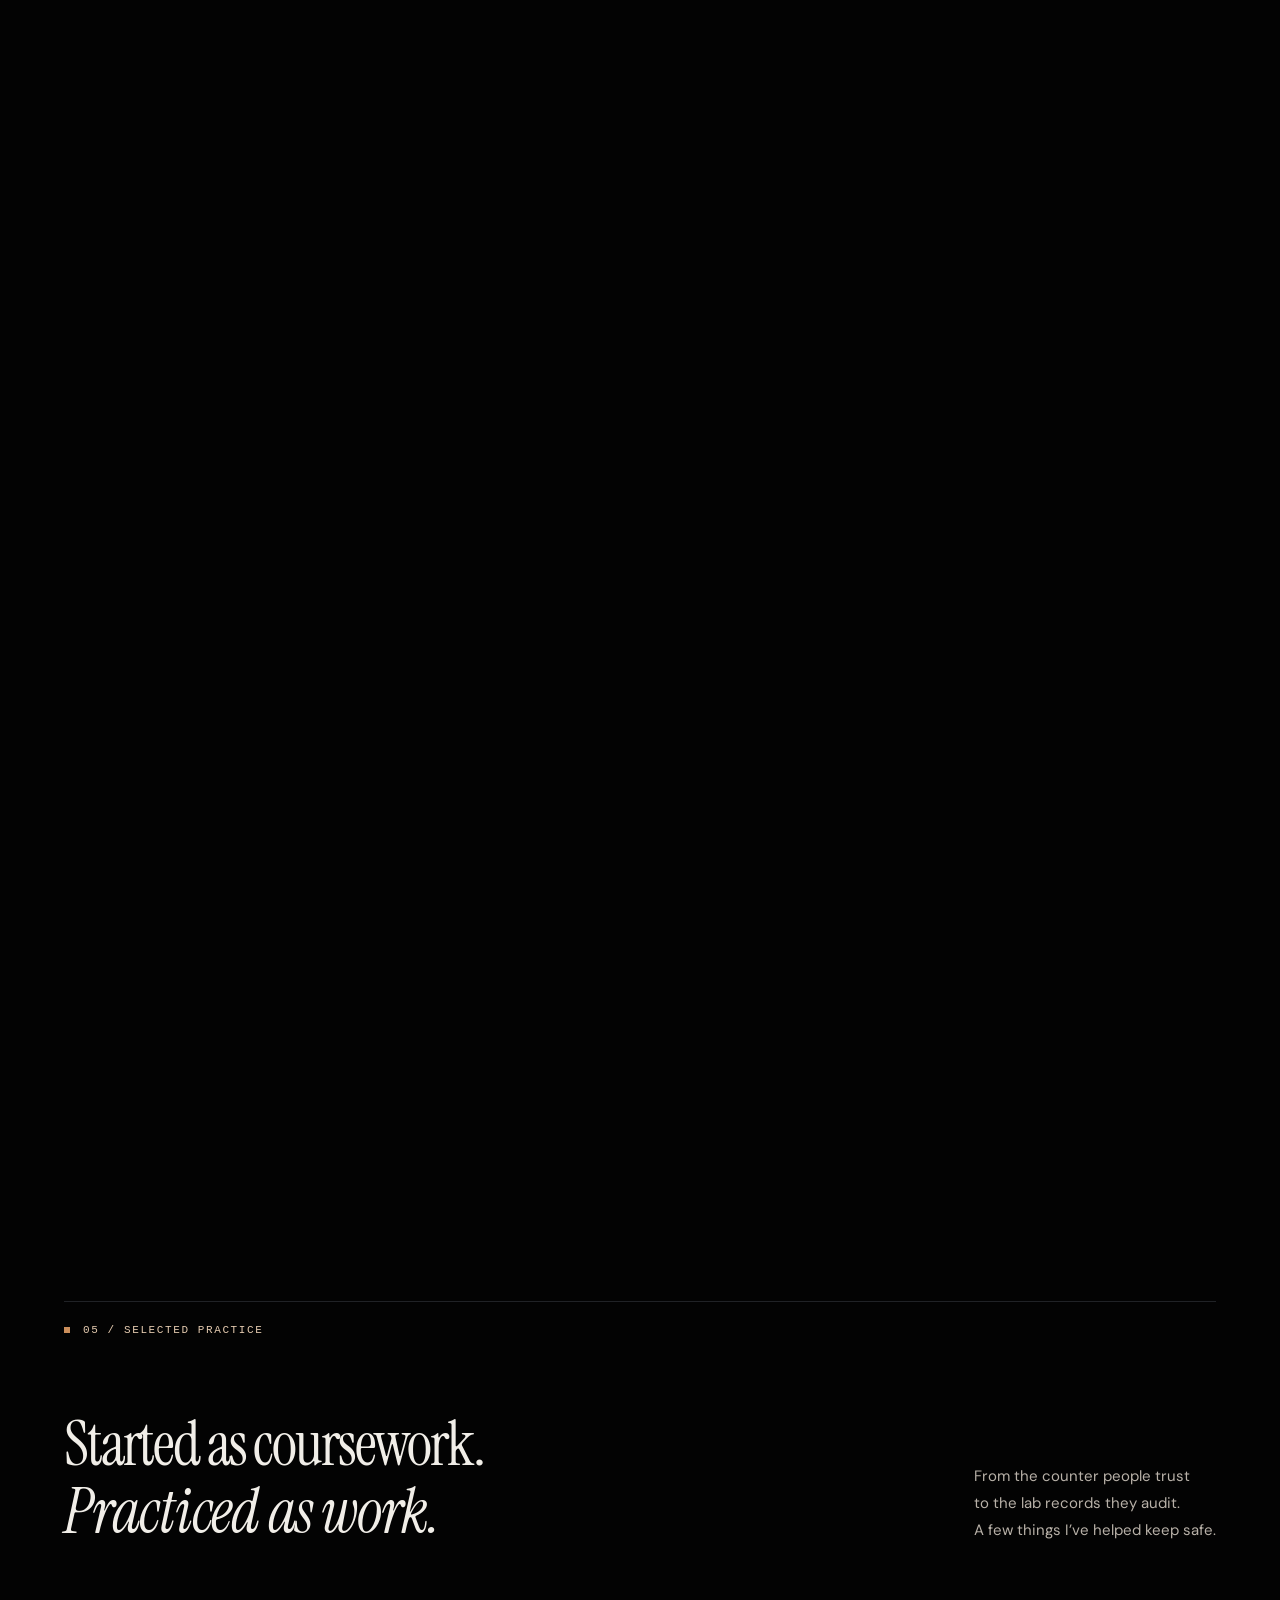
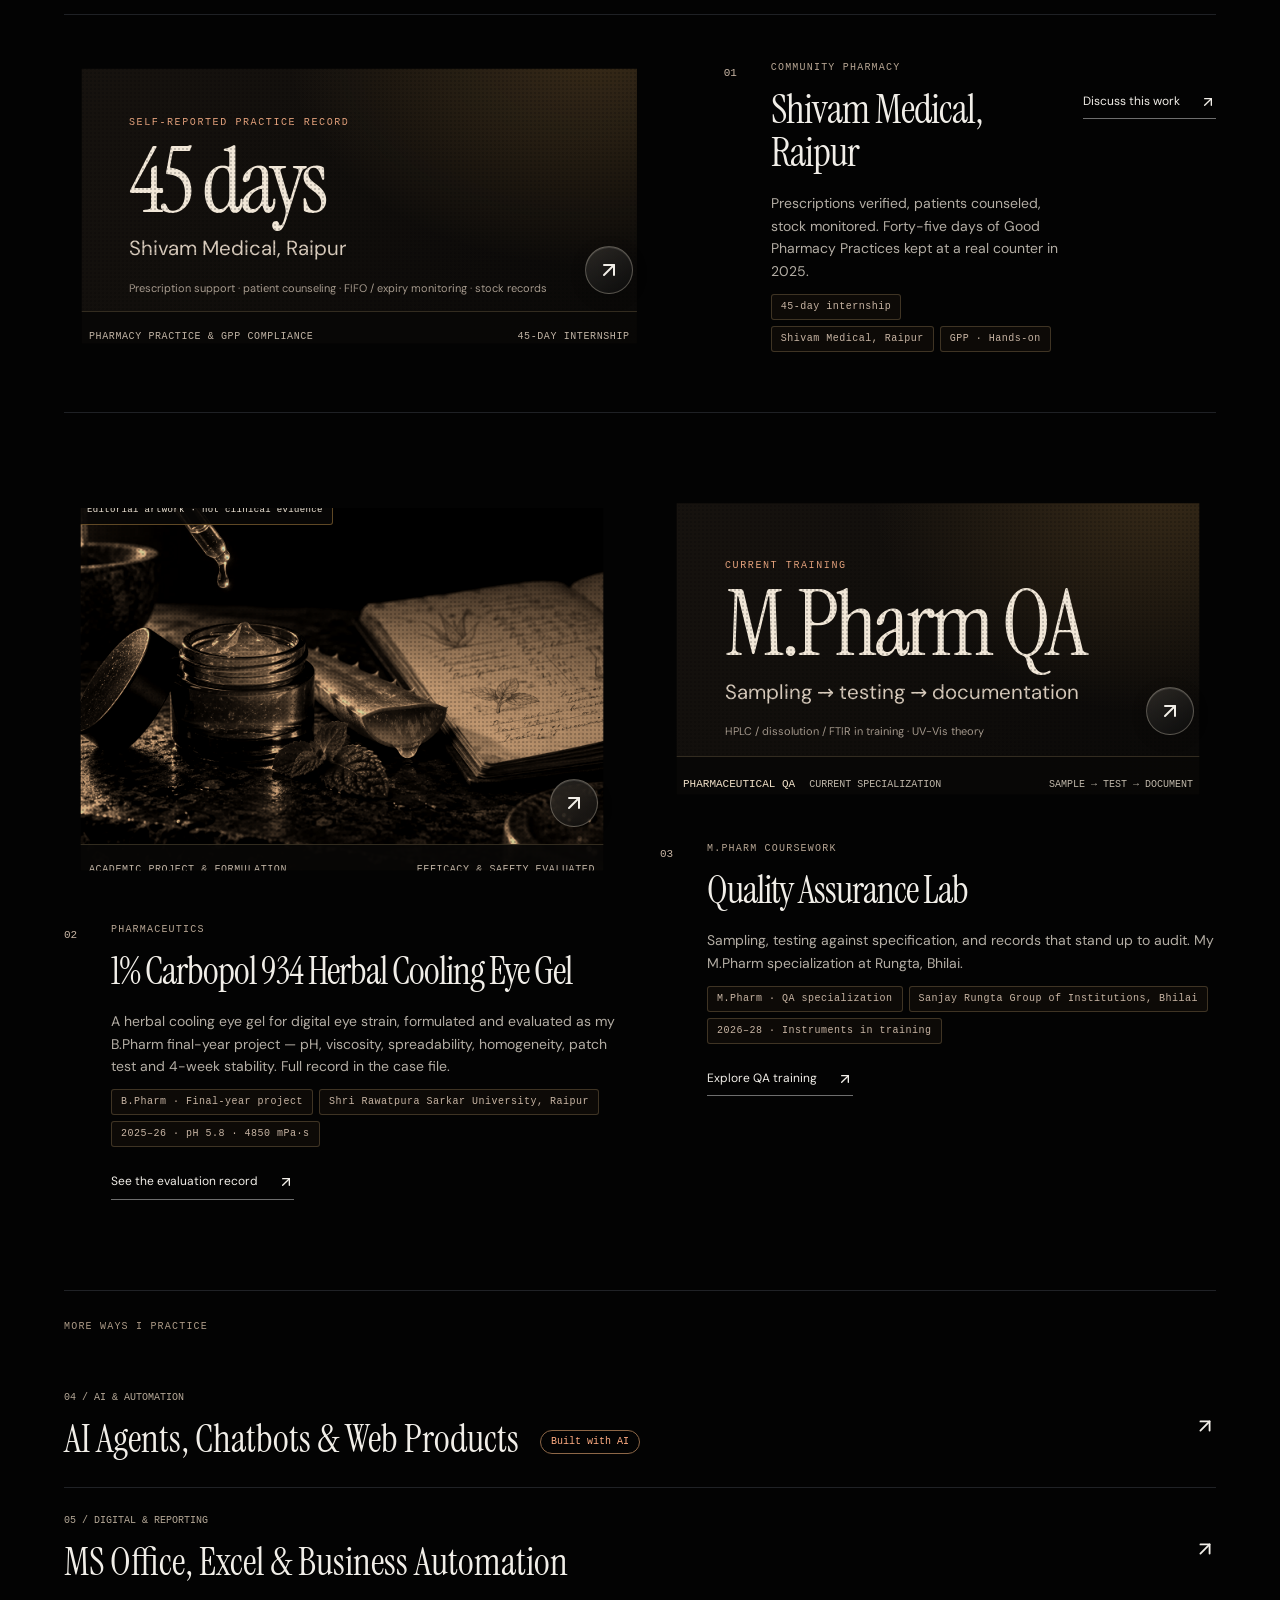
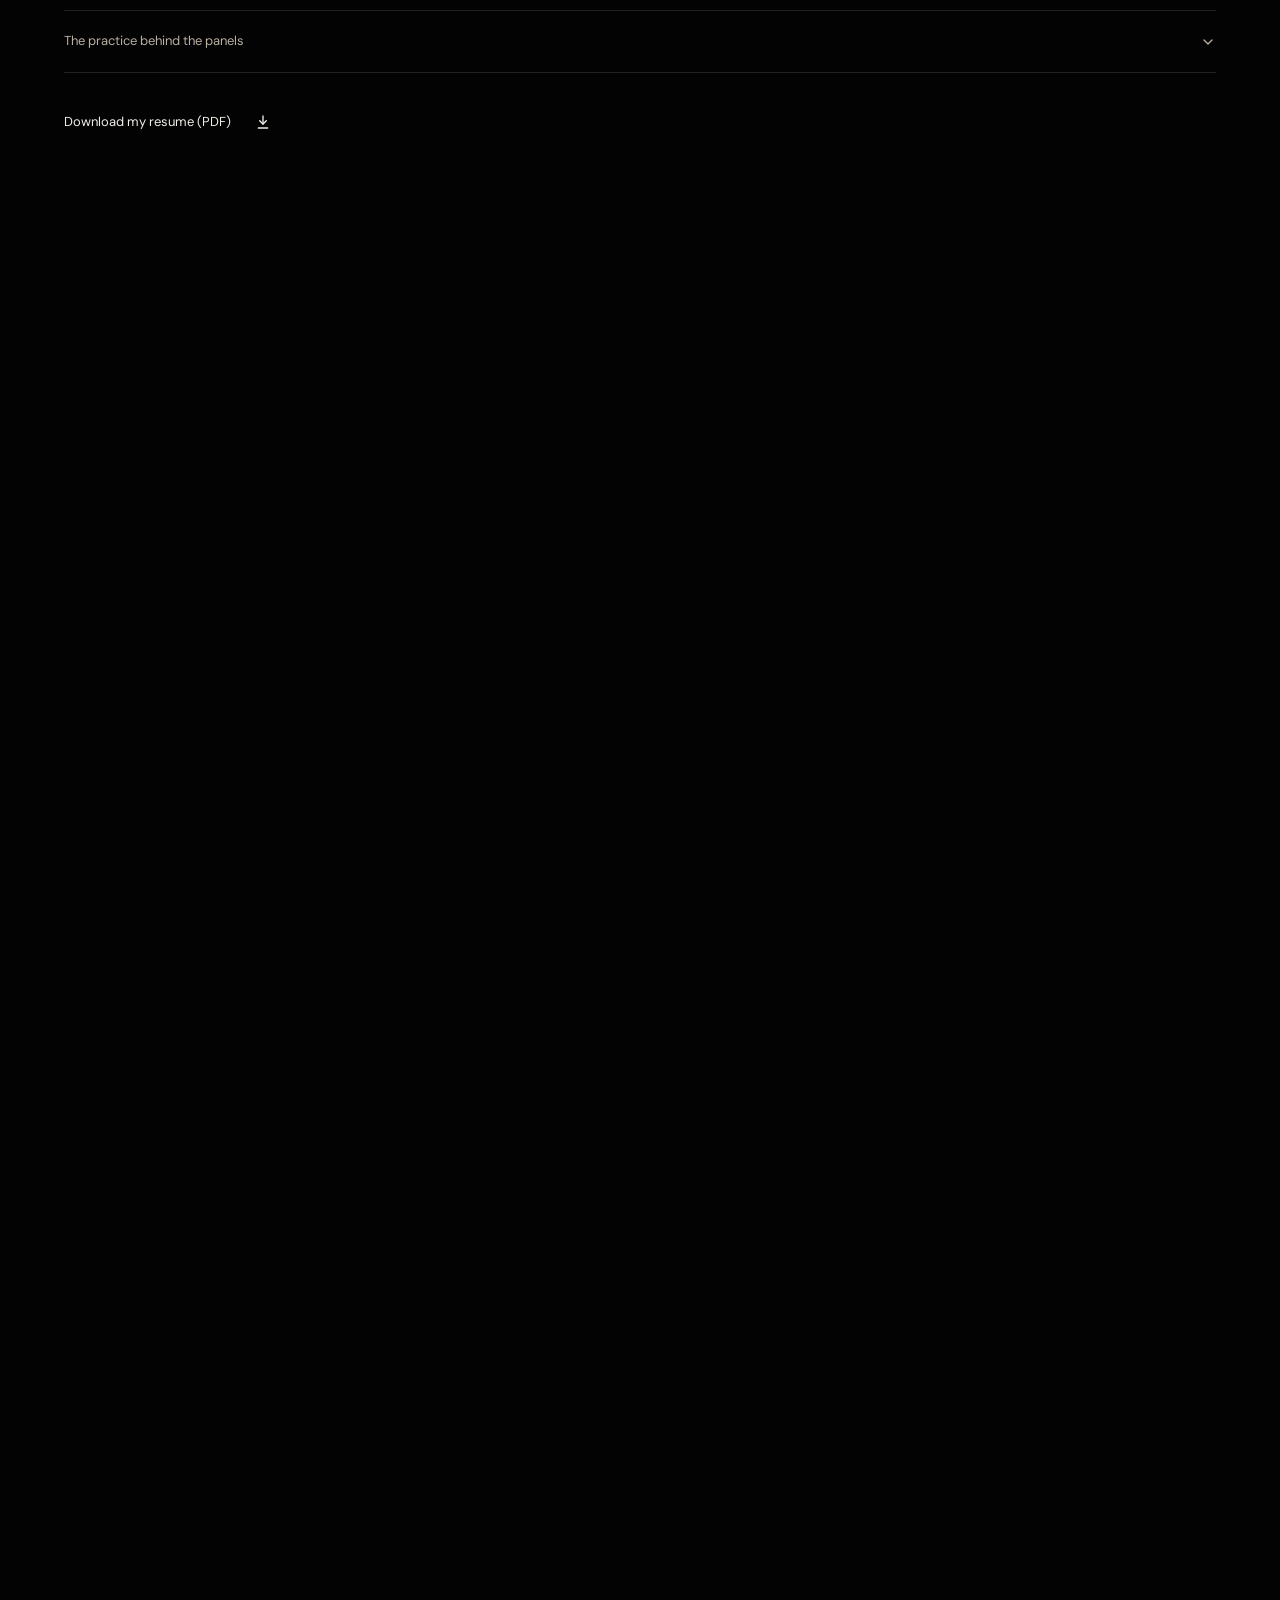
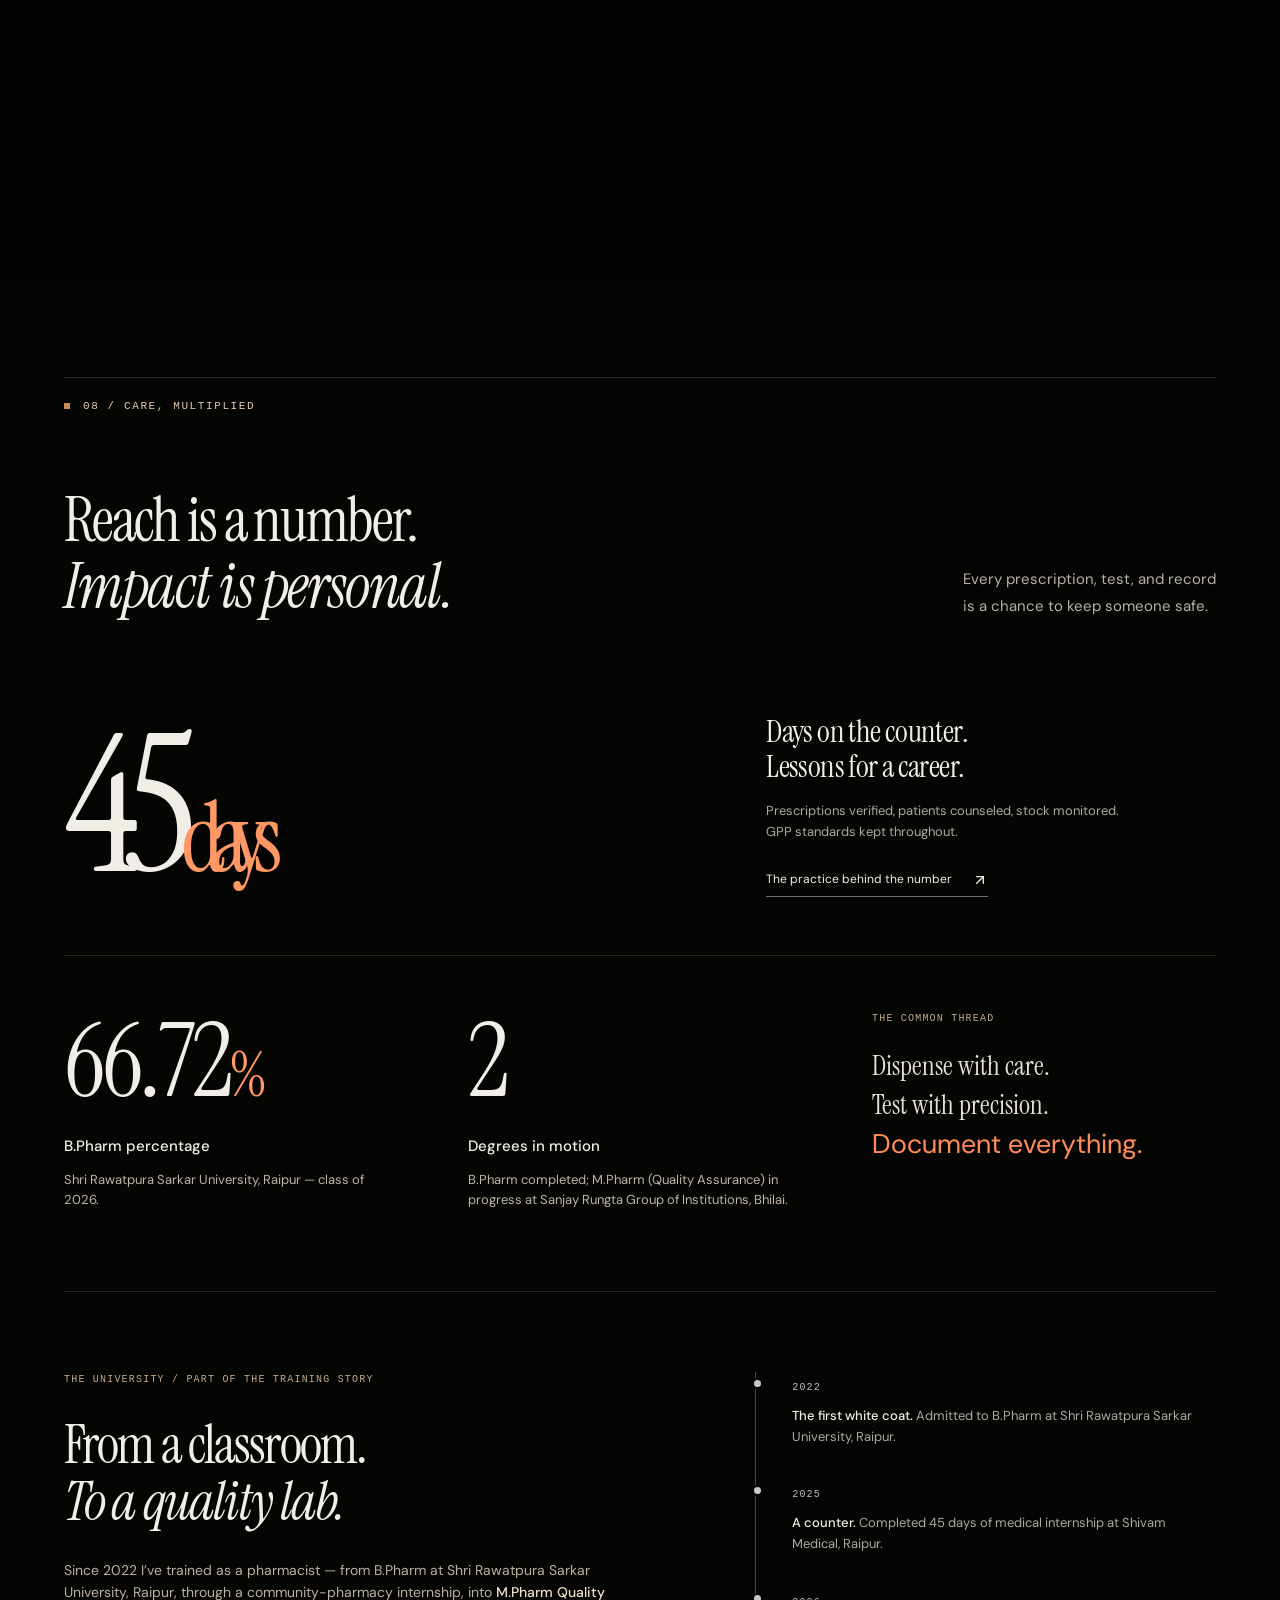
==== commit 1882b185: "Update name and social links in index.html" ====
--- a/index.html
+++ b/index.html
@@ -2,19 +2,20 @@
 <html lang="en" data-scroll-behavior="smooth">
 <head>
 <meta charset="UTF-8">
+  <meta name="google-site-verification" content="XQs_oGVCGzLvOKYPtHXGbARqwh41KsDZ4HEIE8ExHZ0" />
 <meta name="viewport" content="width=device-width, initial-scale=1.0">
-<title>Vikas Yadav — B.Pharm | M.Pharm Quality Assurance</title>
+<title>Vikas Vivaan Yadav — B.Pharm | M.Pharm Quality Assurance</title>
 <meta name="description" content="Portfolio of Vikas Yadav — B.Pharm graduate, M.Pharm (Pharmaceutical Quality Assurance) candidate, and AI-native builder. Nine showcased live URLs, a runnable QA × AI drafting bench, pharmacy practice and GPP compliance.">
 <meta name="theme-color" content="#030303">
 <meta property="og:type" content="website">
-<meta property="og:title" content="Vikas Yadav — B.Pharm | M.Pharm Quality Assurance">
+<meta property="og:title" content="Vikas Vivaan Yadav — B.Pharm | M.Pharm Quality Assurance">
 <meta property="og:description" content="I dispense with care, test with precision, and build with AI — nine showcased live URLs plus a runnable QA × AI drafting bench.">
 <meta property="og:image" content="https://vikasyadav.is-a.dev/assets/og-card.jpg">
 <meta property="og:image:width" content="1200">
 <meta property="og:image:height" content="630">
 <meta property="og:url" content="https://vikasyadav.is-a.dev/">
 <meta name="twitter:card" content="summary_large_image">
-<meta name="twitter:title" content="Vikas Yadav — B.Pharm | M.Pharm Quality Assurance">
+<meta name="twitter:title" content="Vikas Vivaan Yadav — B.Pharm | M.Pharm Quality Assurance">
 <meta name="twitter:description" content="I dispense with care, test with precision, and build with AI — nine showcased live URLs plus a runnable QA × AI drafting bench.">
 <meta name="twitter:image" content="https://vikasyadav.is-a.dev/assets/og-card.jpg">
 <link rel="canonical" href="https://vikasyadav.is-a.dev/">
@@ -22,7 +23,8 @@
 {
   "@context": "https://schema.org",
   "@type": "Person",
-  "name": "Vikas Yadav",
+  "name": "Vikas Vivaan Yadav",
+    "alternateName": ["Vikas Yadav", "Vikas Vivaan"],
   "url": "https://vikasyadav.is-a.dev/",
   "image": "https://vikasyadav.is-a.dev/assets/og-card.jpg",
   "jobTitle": "Pharmacy graduate, M.Pharm (Quality Assurance) candidate, AI-native builder",
@@ -36,7 +38,7 @@
   "affiliation": { "@type": "CollegeOrUniversity", "name": "Sanjay Rungta Group of Institutions, Bhilai" },
   "worksFor": { "@type": "Organization", "name": "Avzera Digital Solutions" },
   "knowsAbout": ["Pharmaceutical Quality Assurance", "Good Pharmacy Practices", "AI agents and automation", "Web app development", "Hindi personal-finance writing"],
-  "sameAs": ["https://www.linkedin.com/in/vikas-yadav-hq/", "https://www.rupium.in"]
+  "sameAs": ["https://www.linkedin.com/in/vikasvivaan", "https://github.com/VikasVivaan", "https://www.youtube.com/@VikasVivaan", "https://x.com/VikasVivaanY", "https://www.instagram.com/vikasvivaanyadav", "https://medium.com/@vikasvivaan", "https://gravatar.com/vikasvivaan", "https://www.facebook.com/vikasvivaanyadav", "https://www.rupium.in"]
 }
 </script>
 <link rel="preload" as="font" type="font/woff2" href="assets/fonts/dm-sans-latin.woff2" crossorigin>
@@ -1289,4 +1291,4 @@
 <script src="js/lenis.min.js"></script>
 <script src="js/main.js"></script>
 </body>
-</html>+</html>
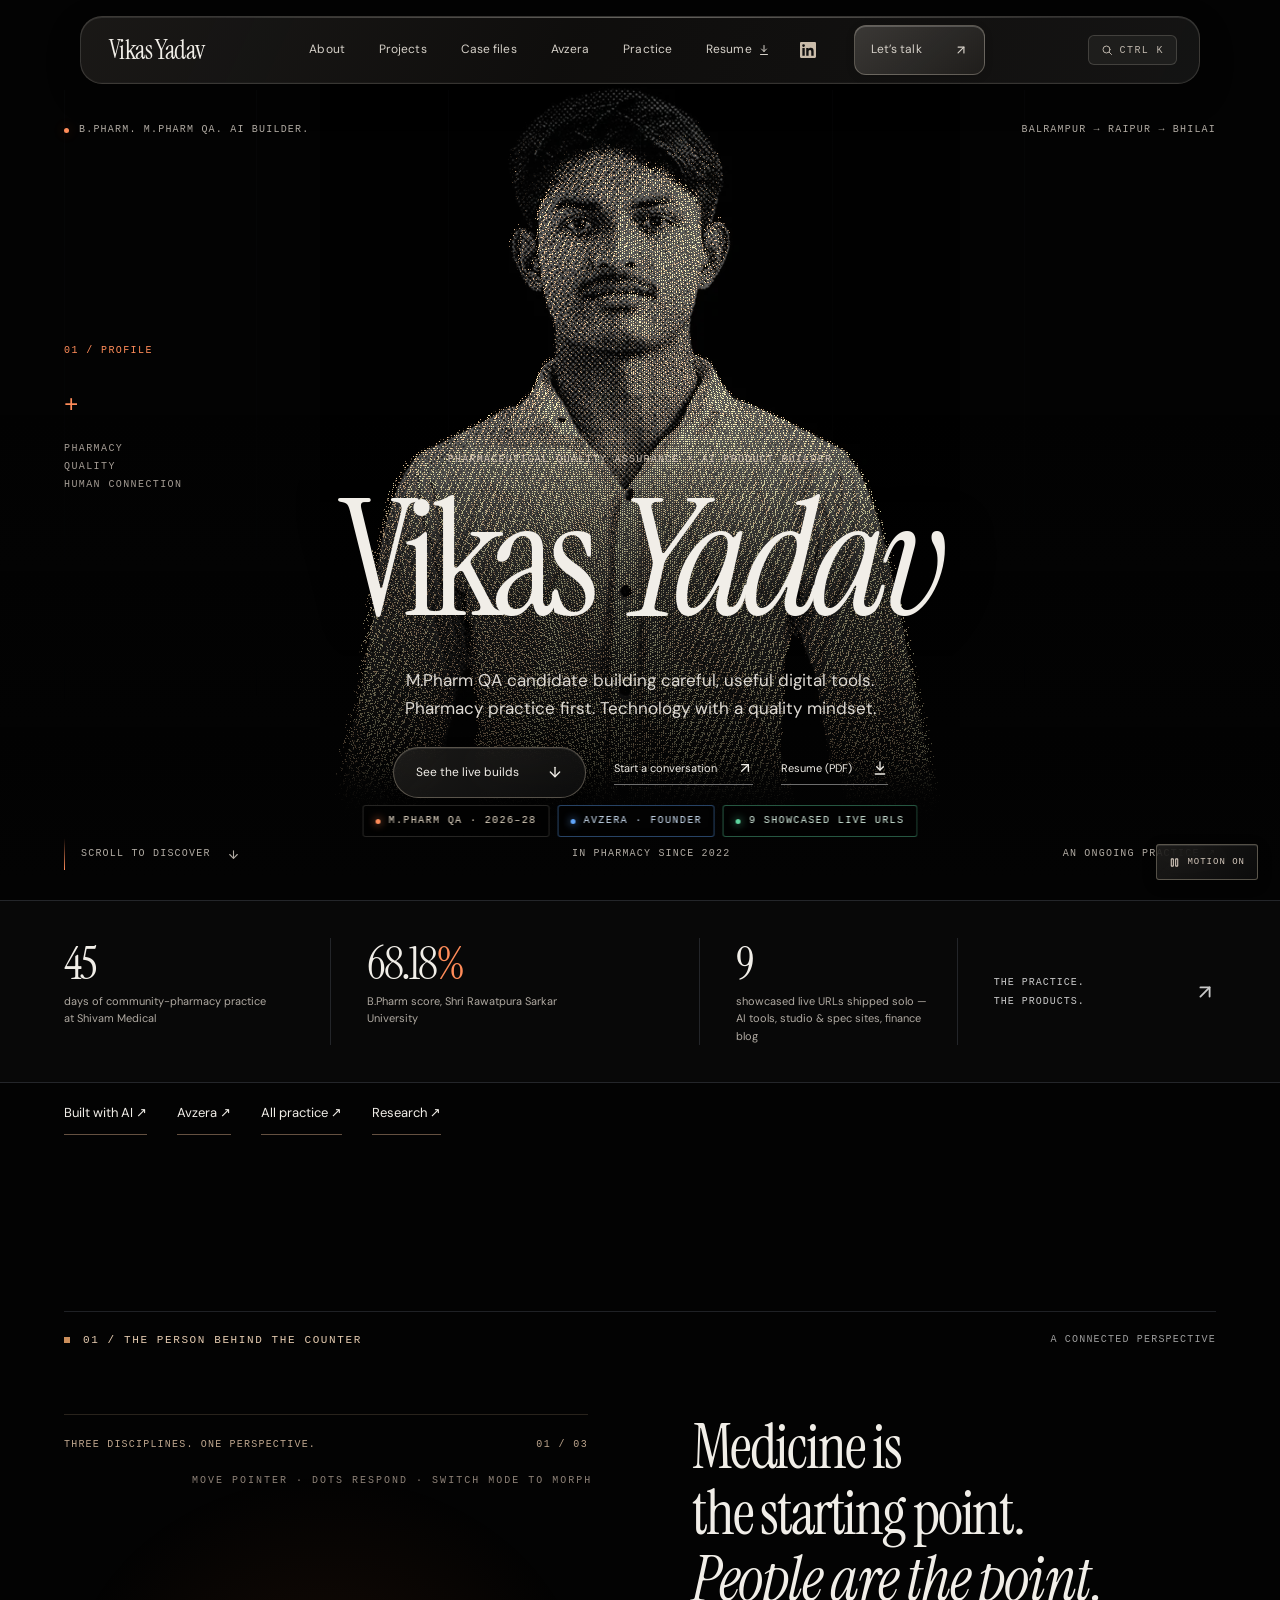
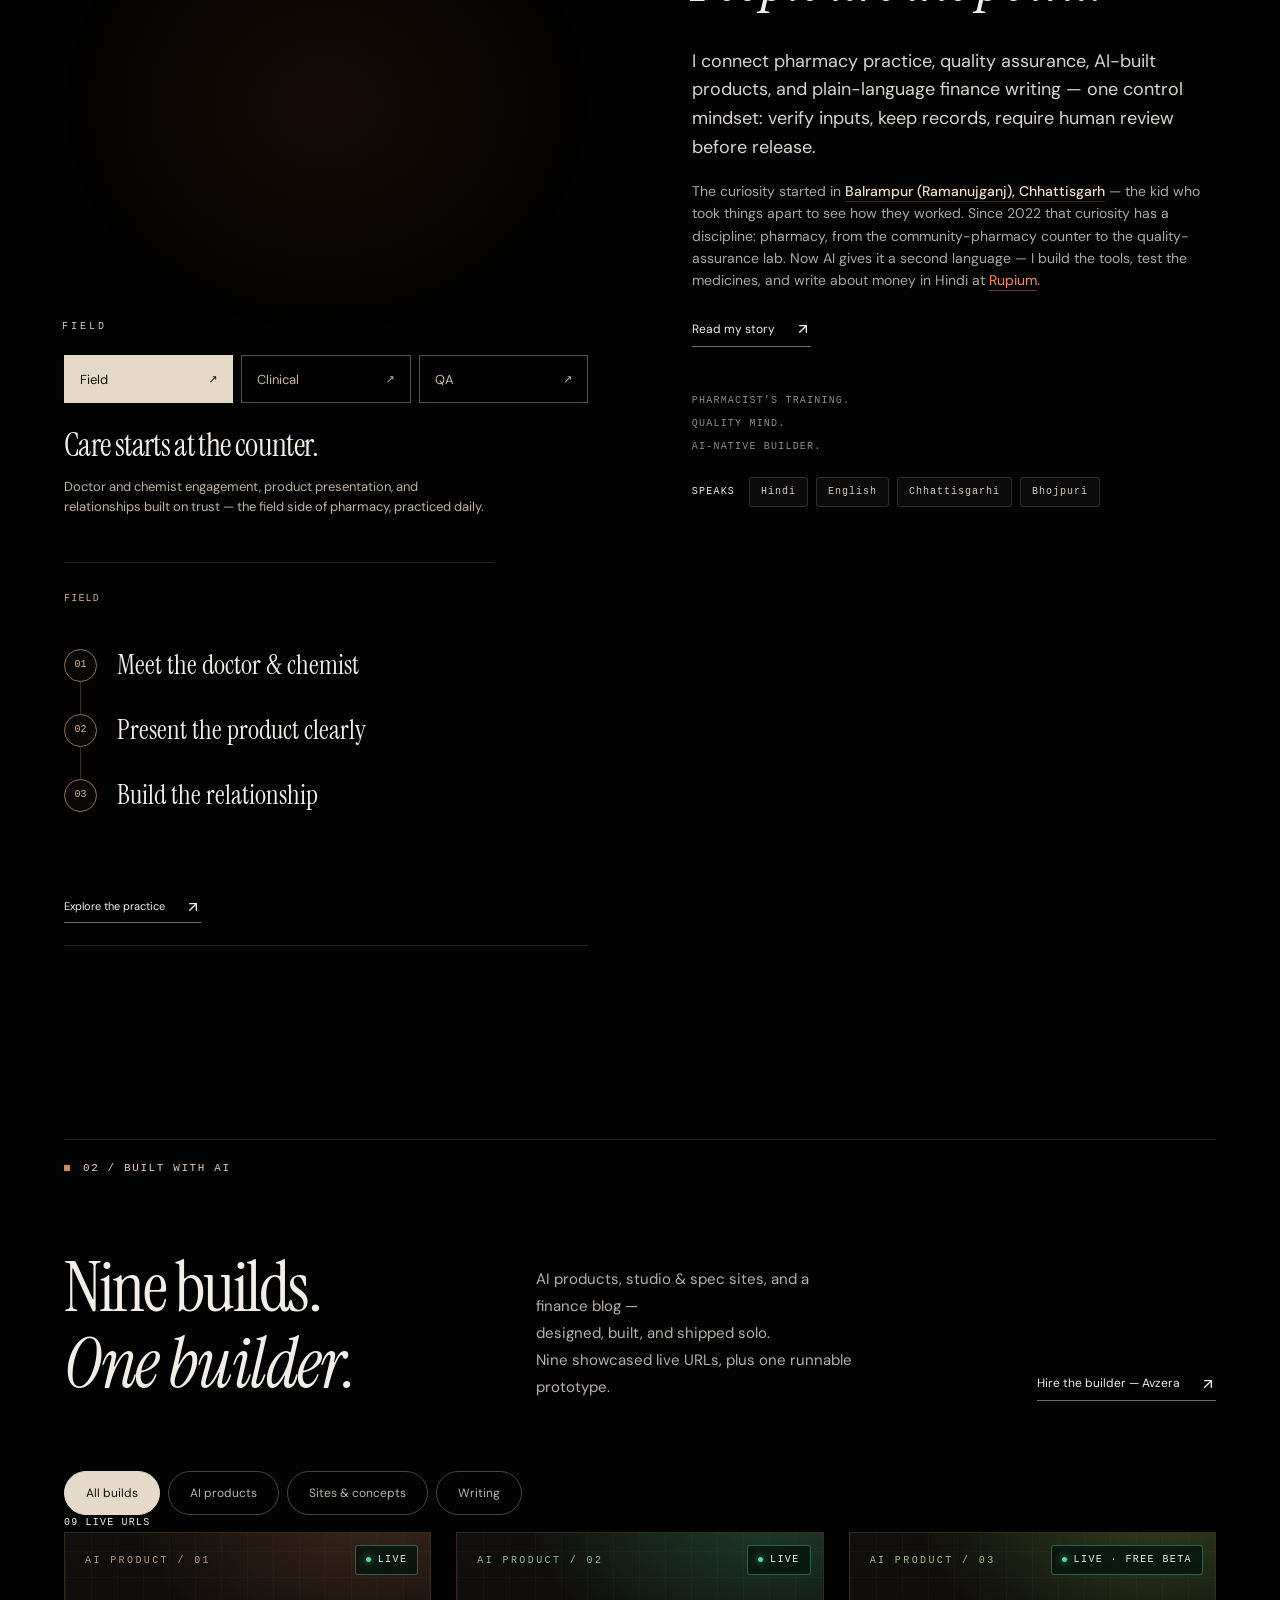
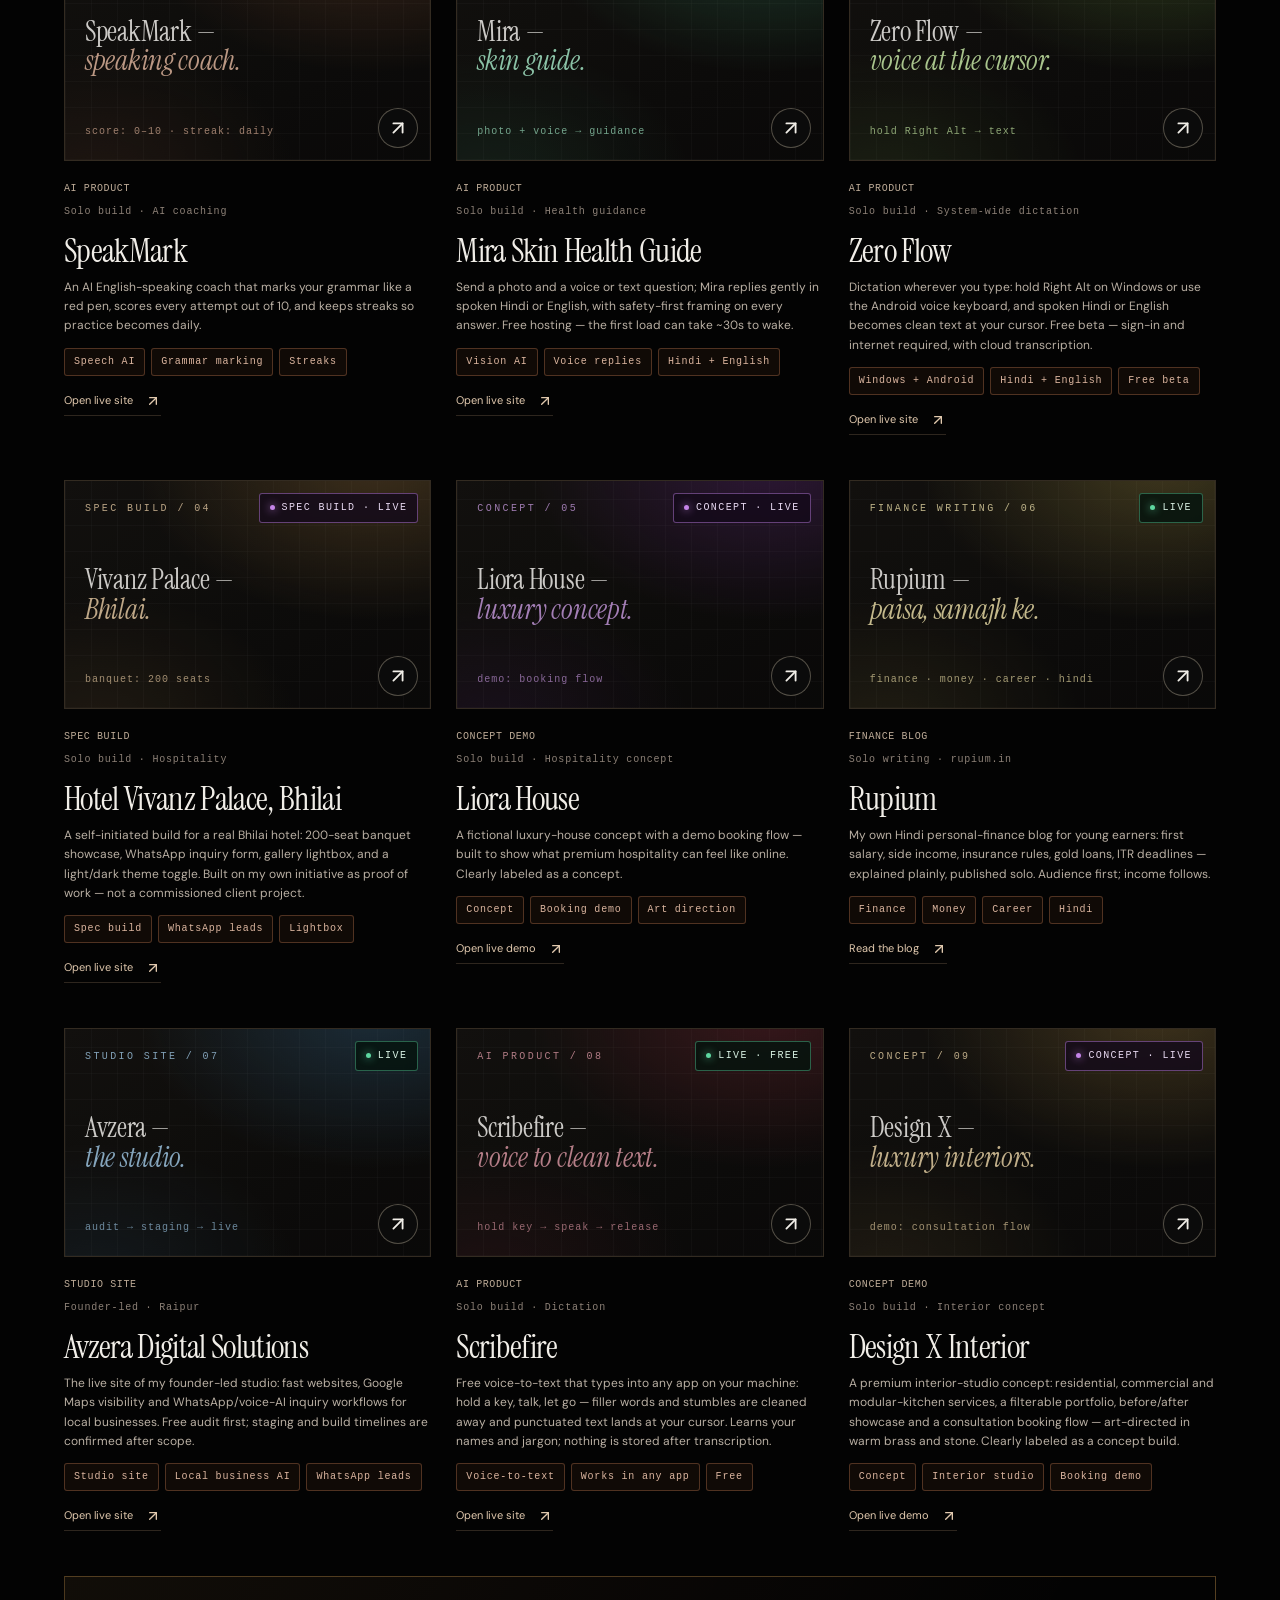
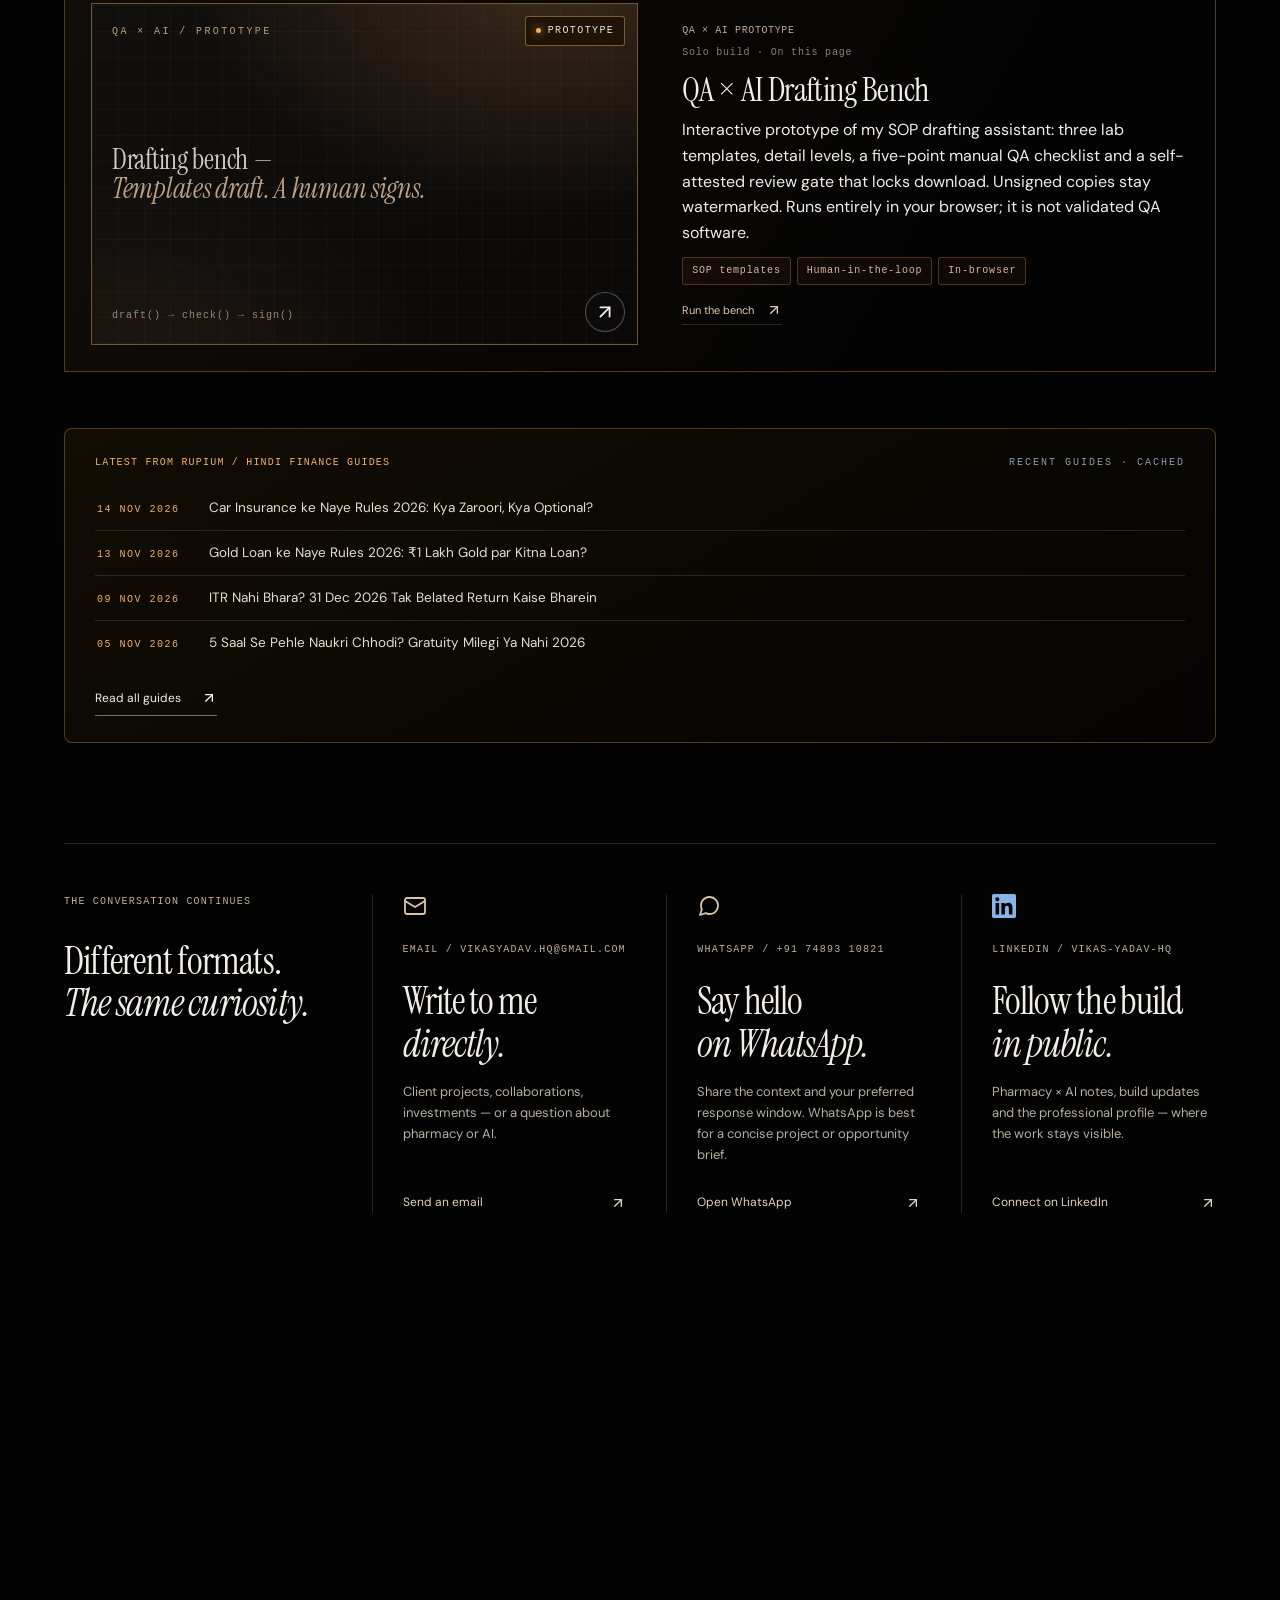
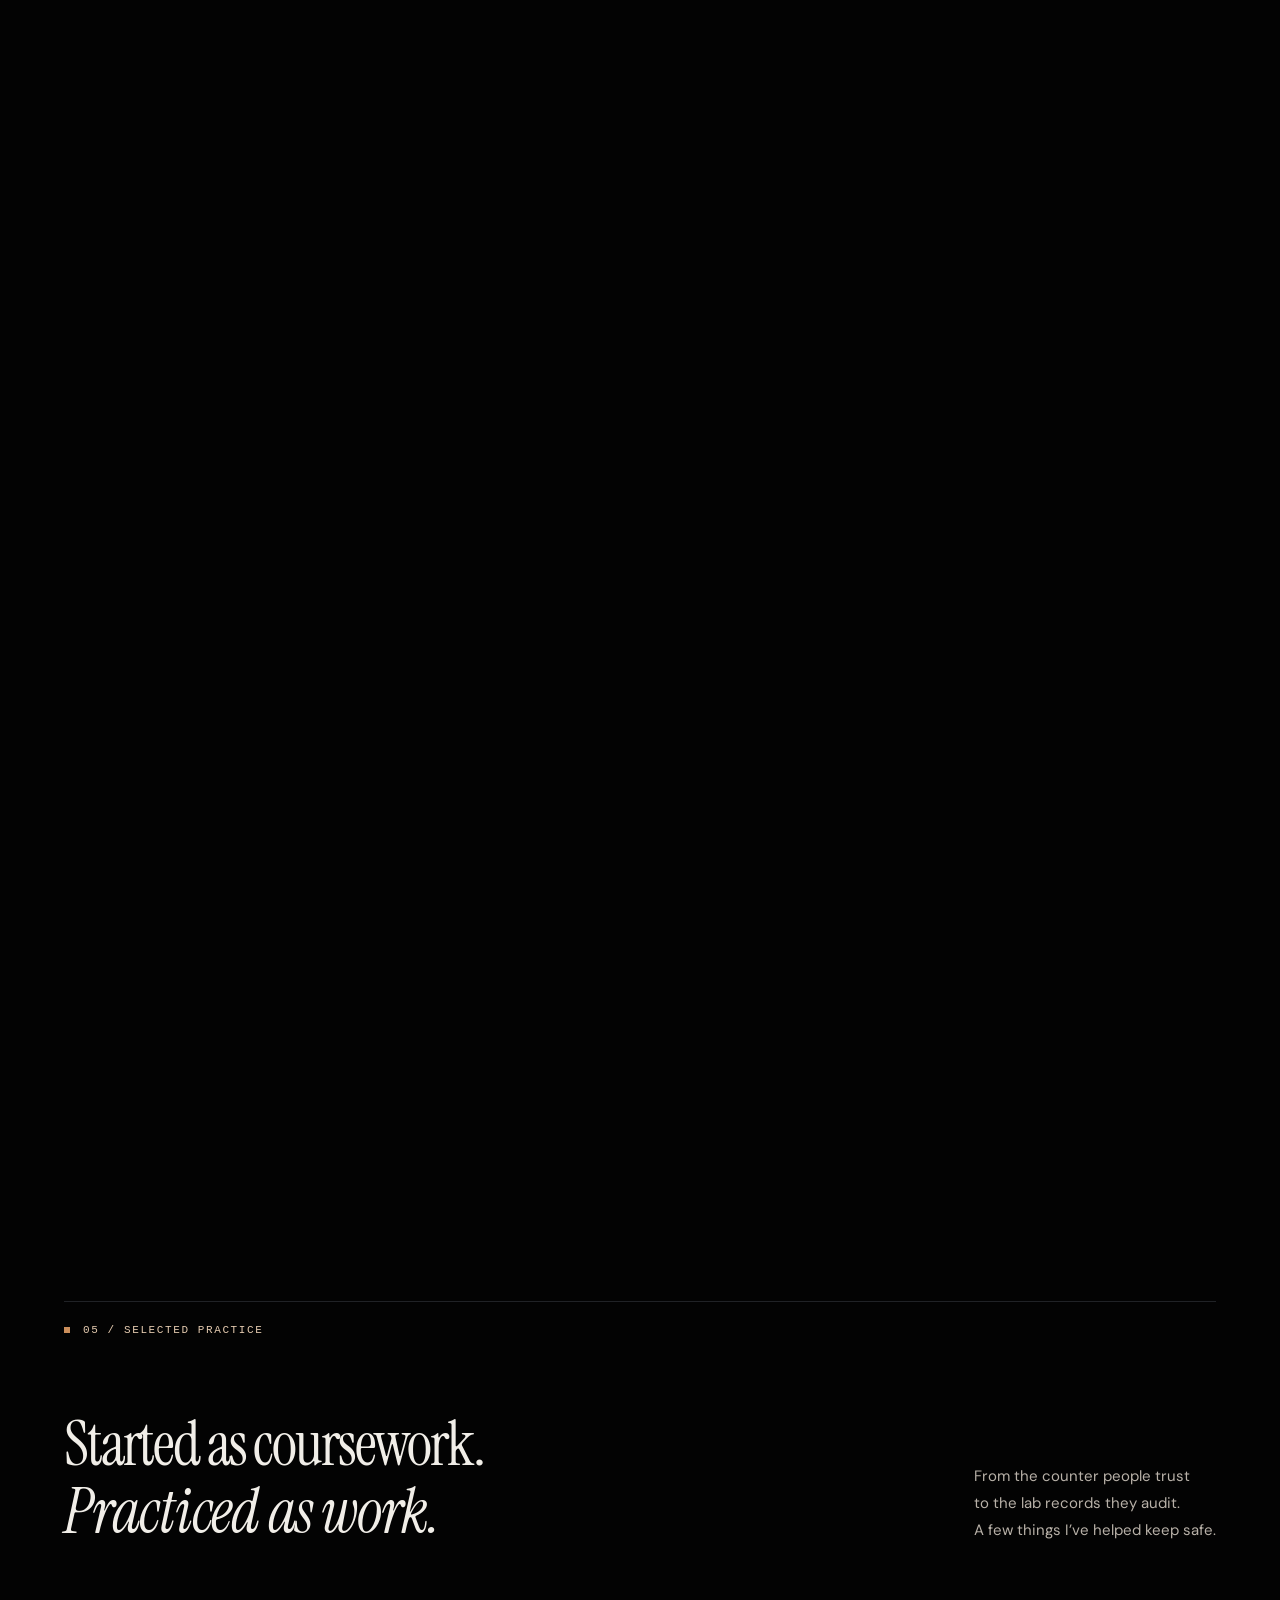
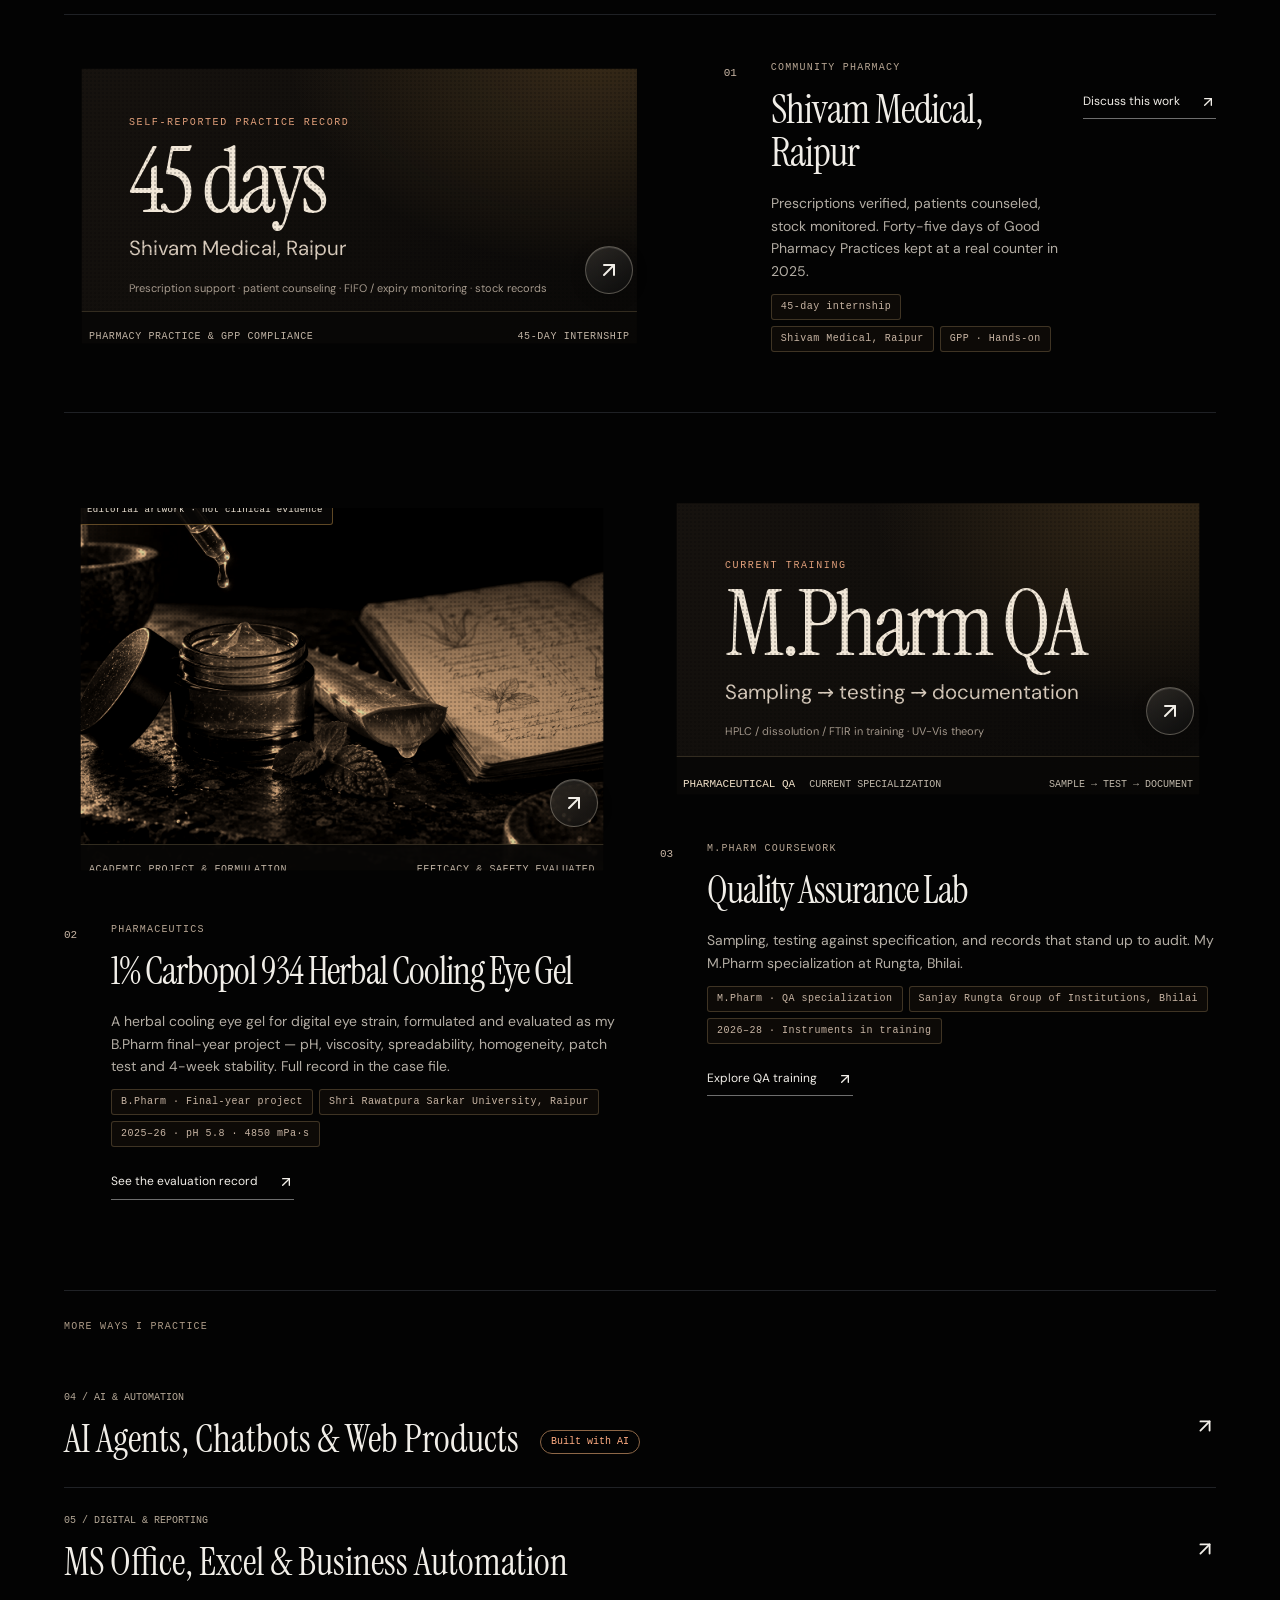
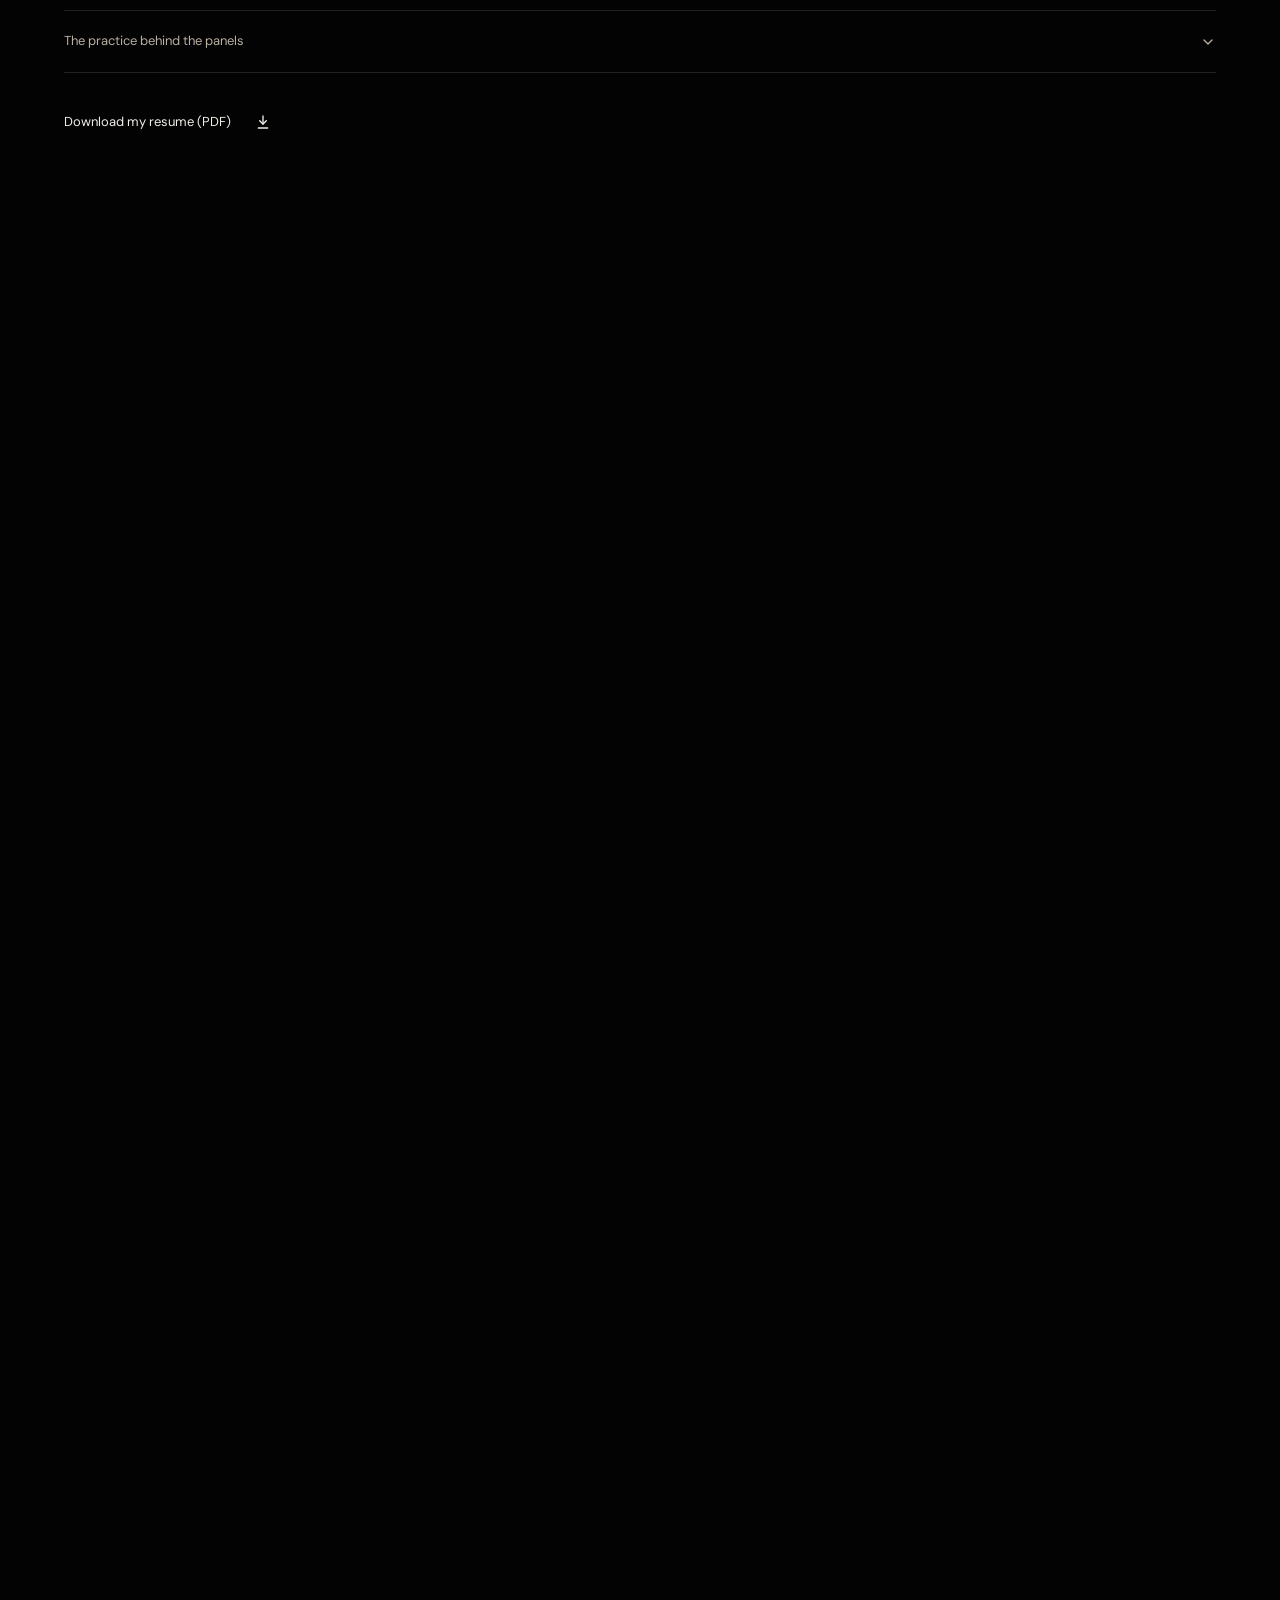
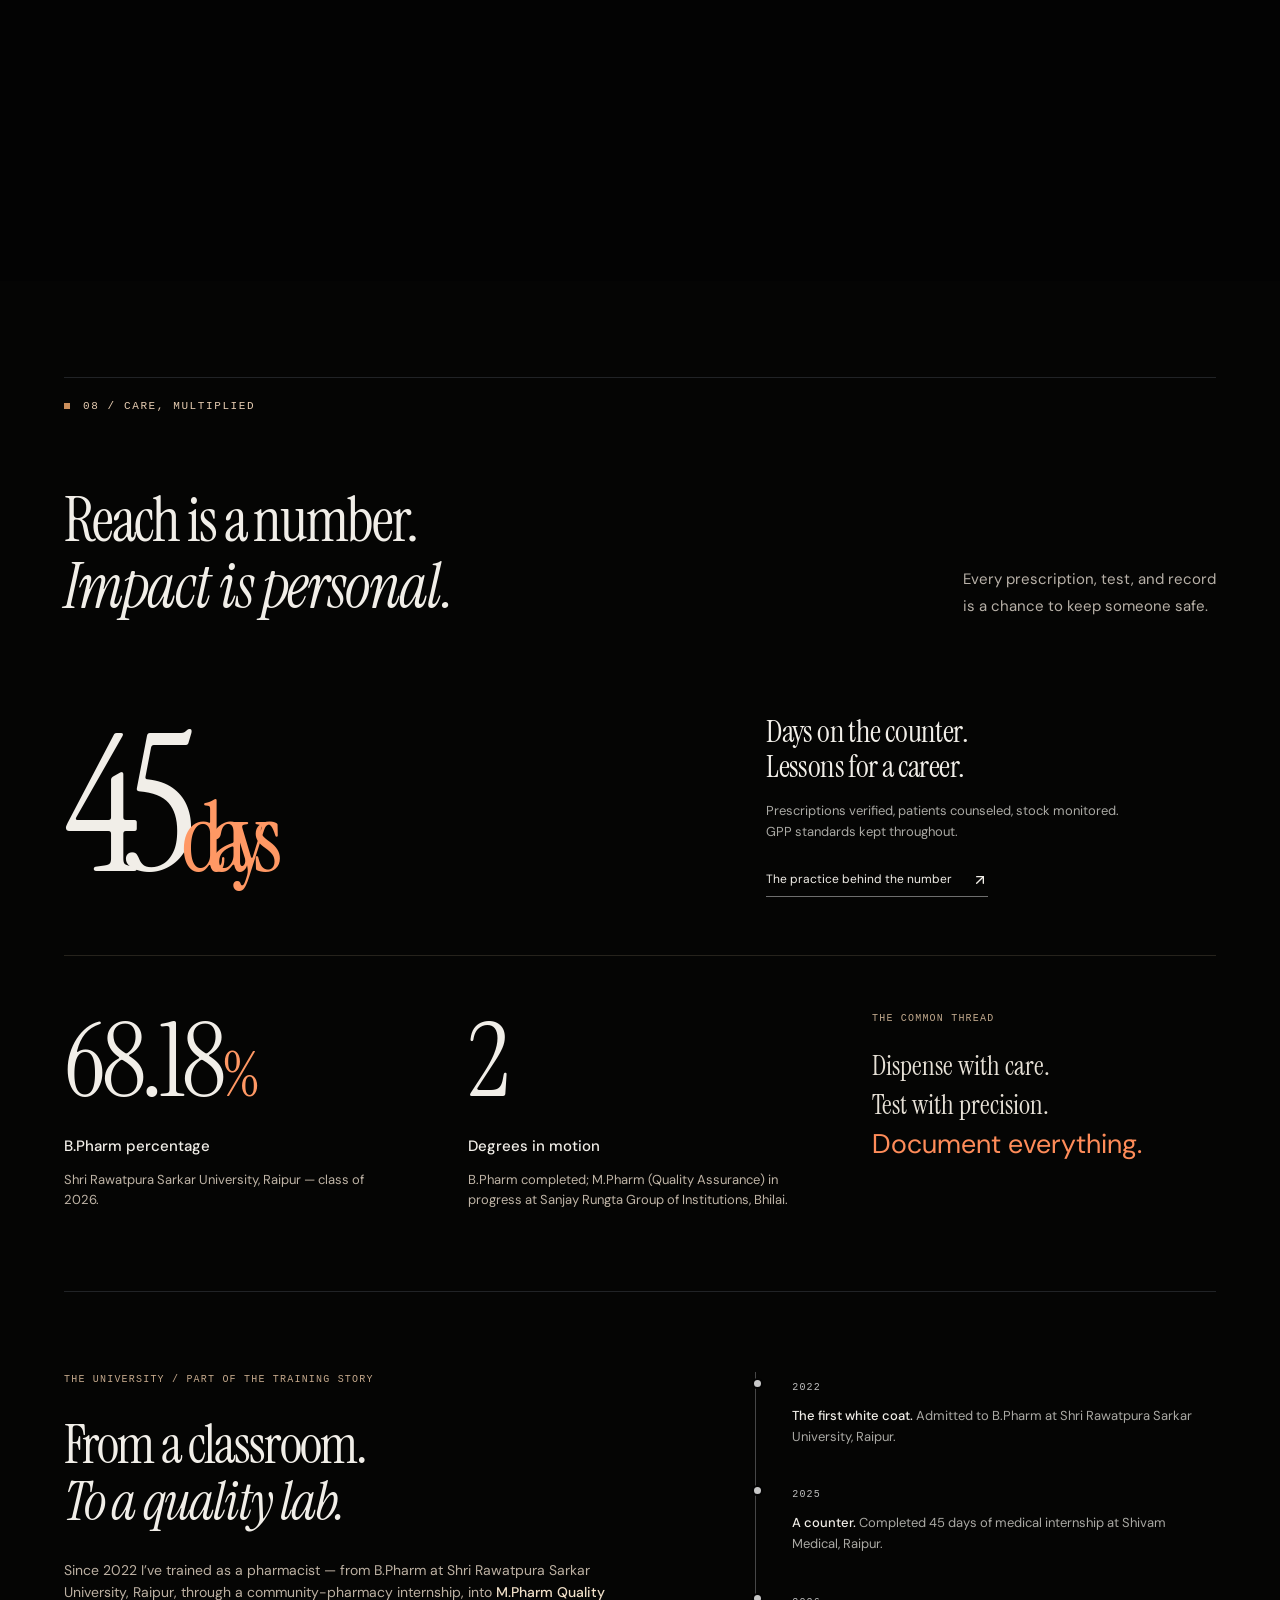
==== commit 6f12c937: "Update index.html" ====
--- a/index.html
+++ b/index.html
@@ -1,6 +1,6 @@
 <!DOCTYPE html>
 <html lang="en" data-scroll-behavior="smooth">
-<head>
+<head> 
 <meta charset="UTF-8">
   <meta name="google-site-verification" content="XQs_oGVCGzLvOKYPtHXGbARqwh41KsDZ4HEIE8ExHZ0" />
 <meta name="viewport" content="width=device-width, initial-scale=1.0">
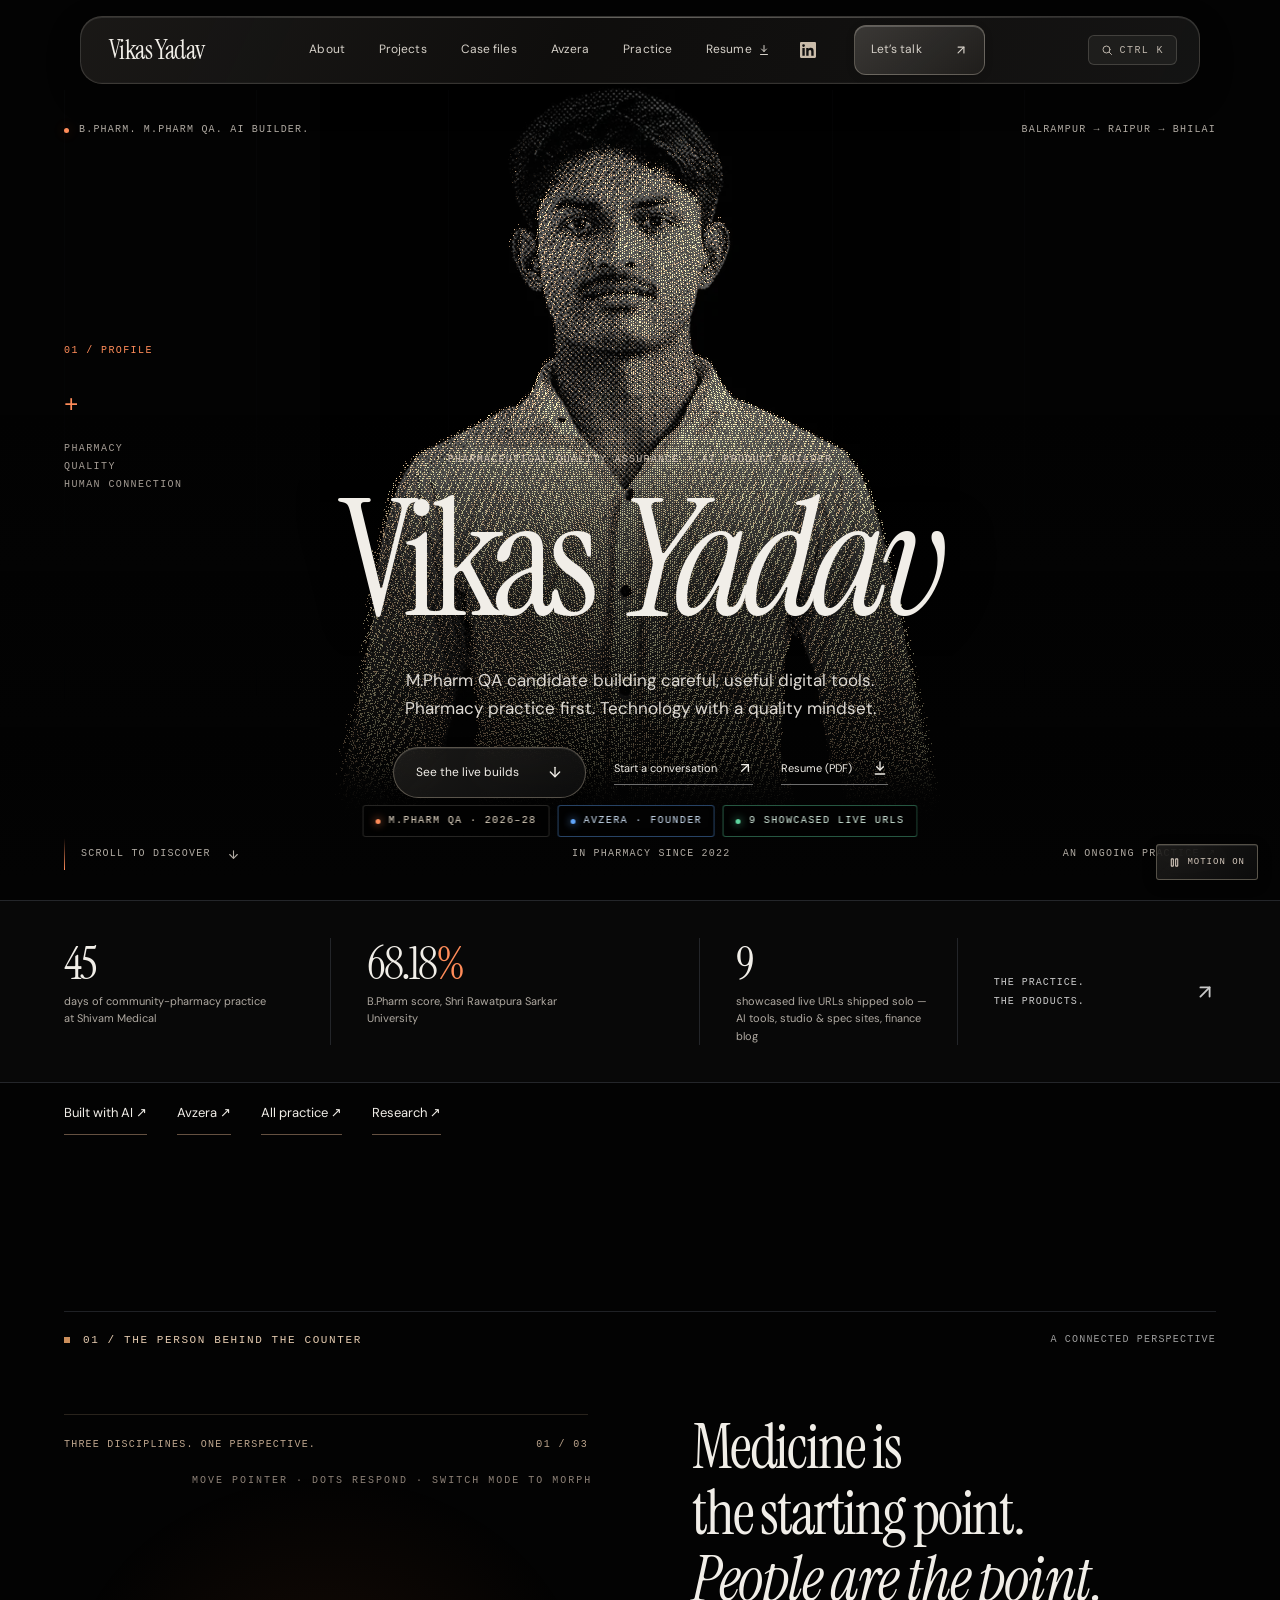
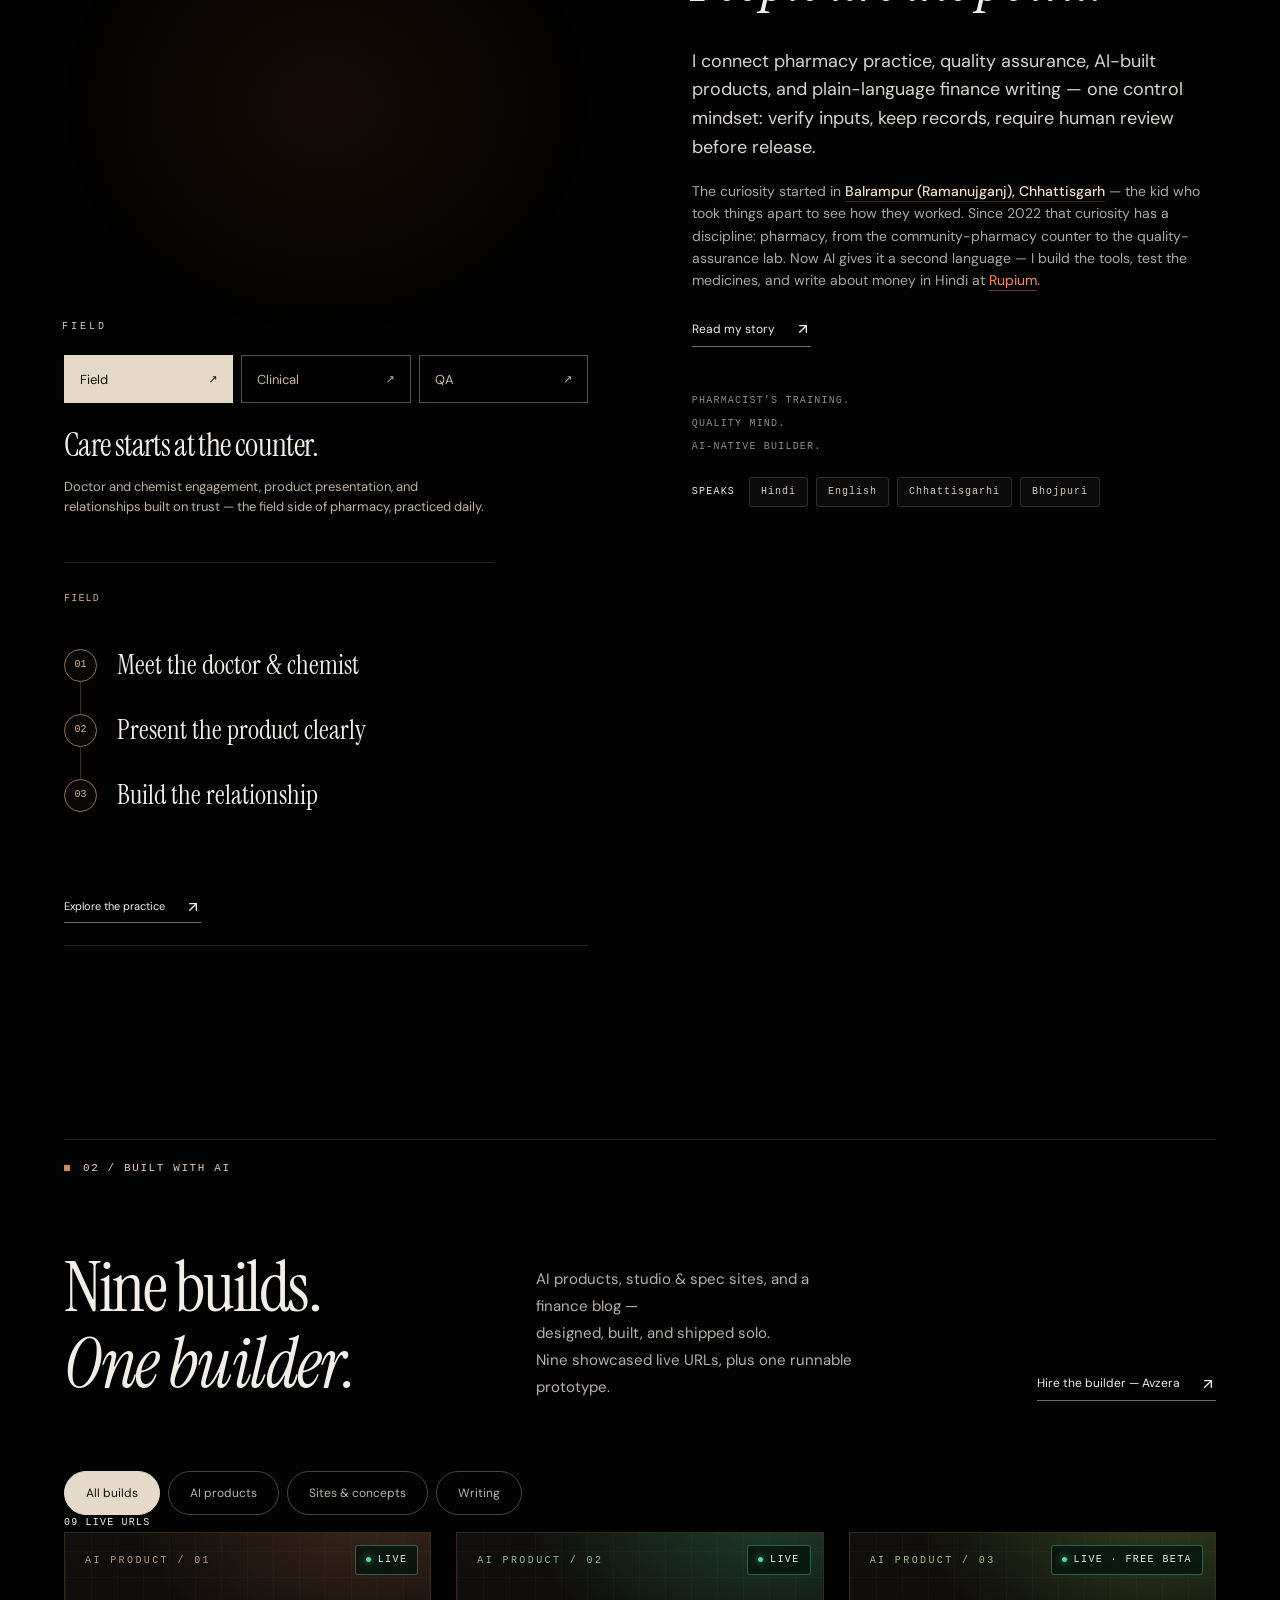
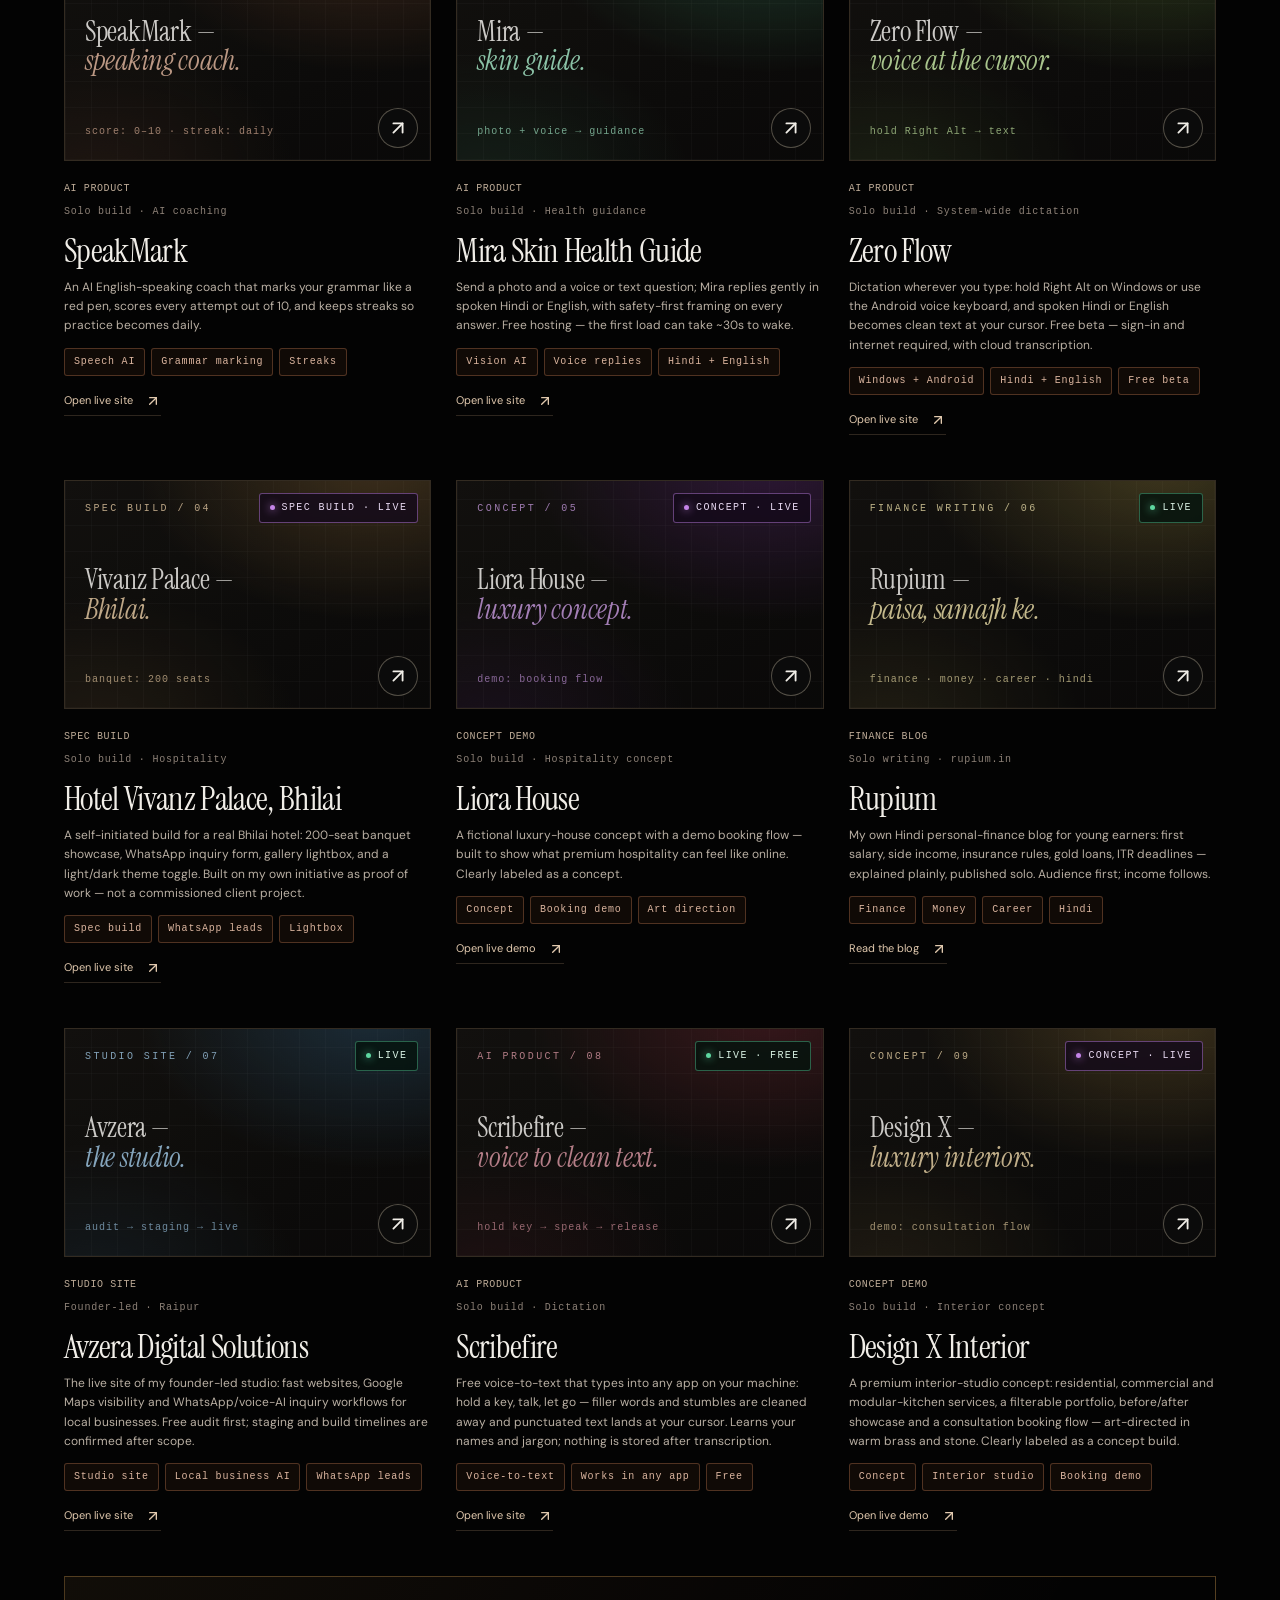
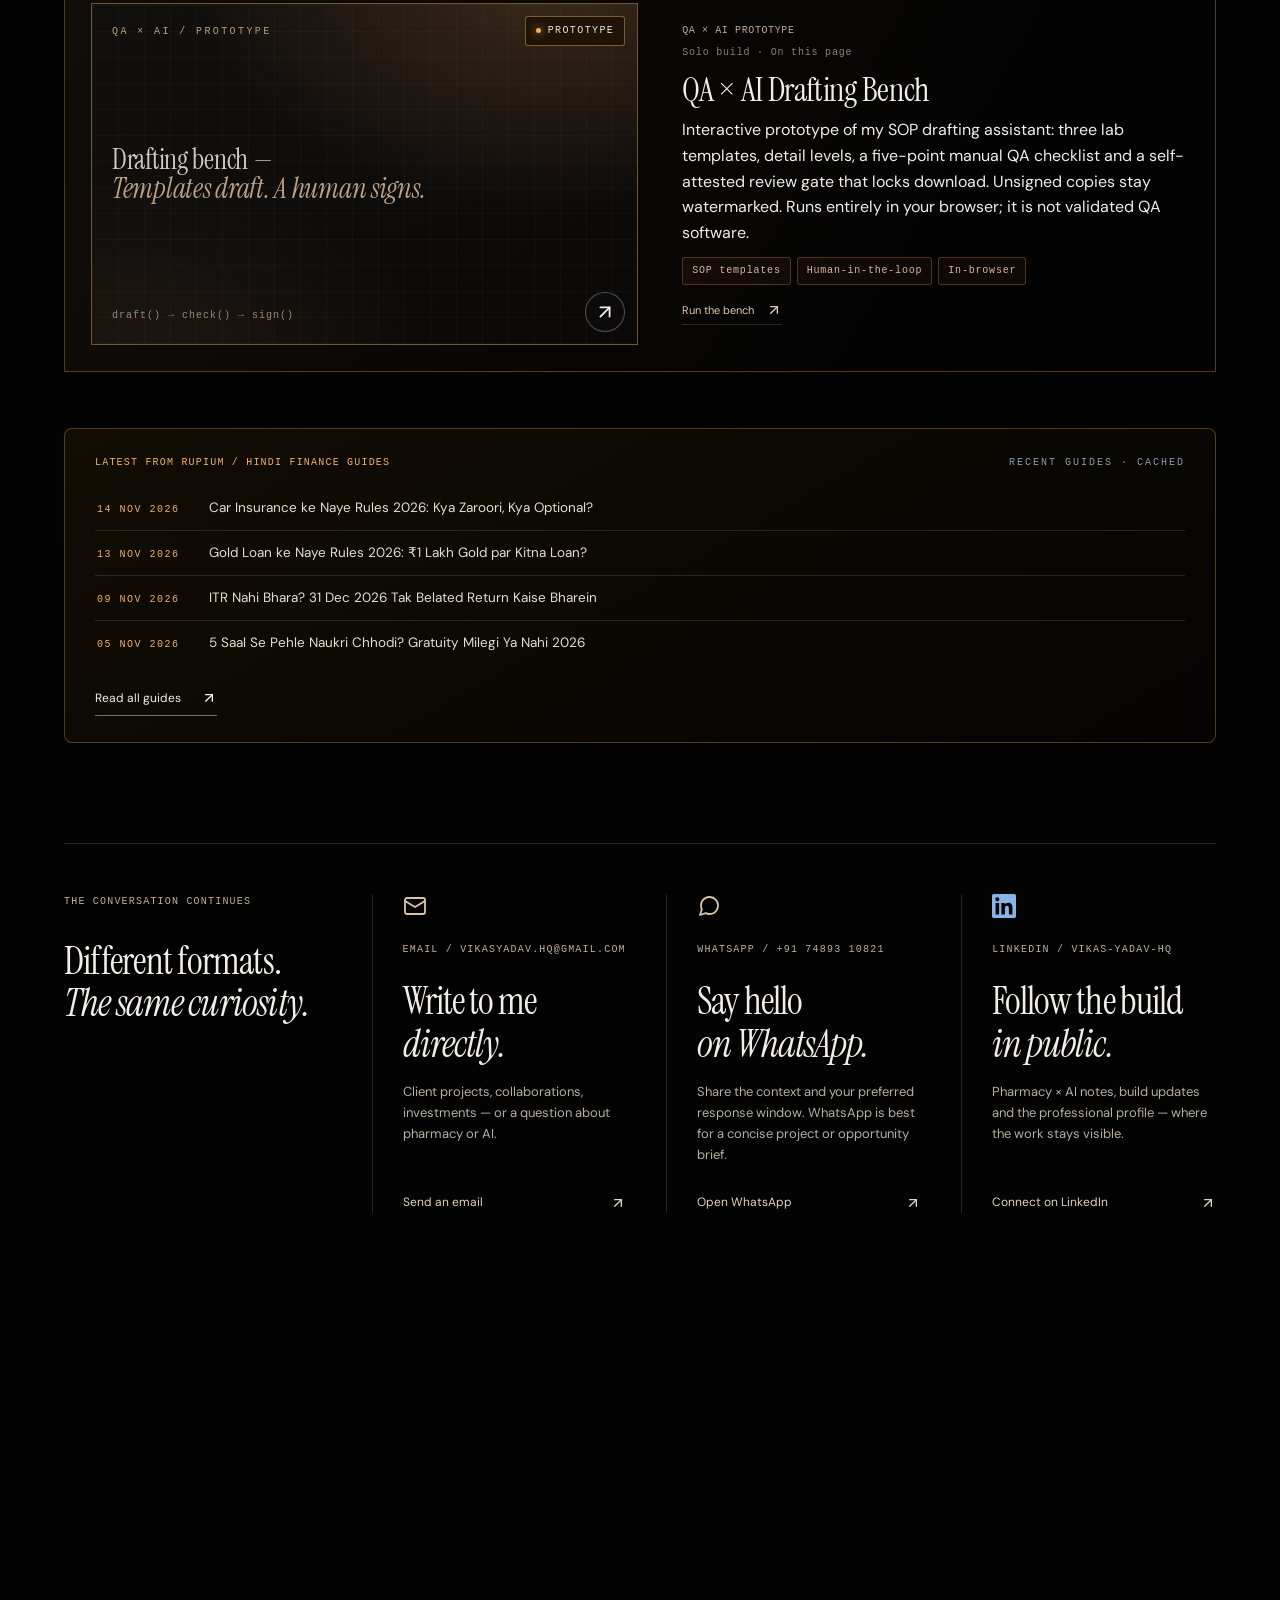
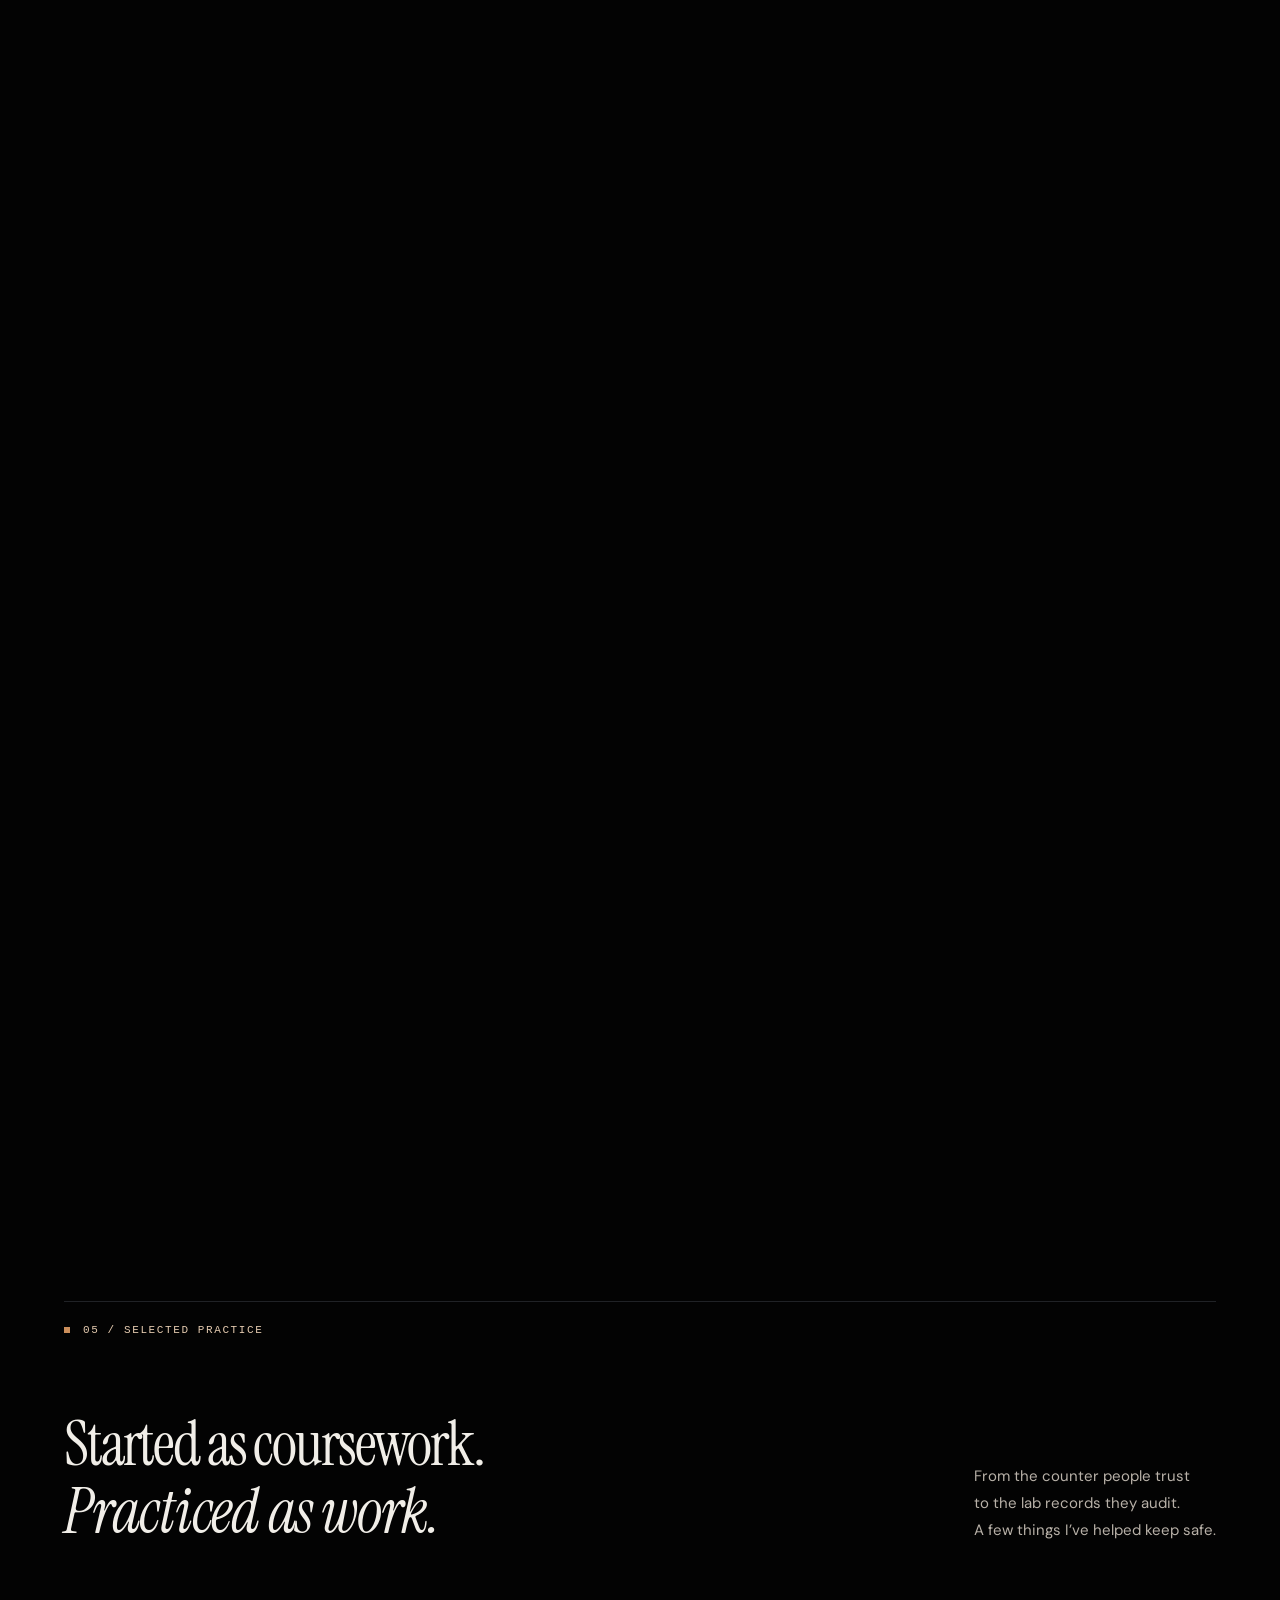
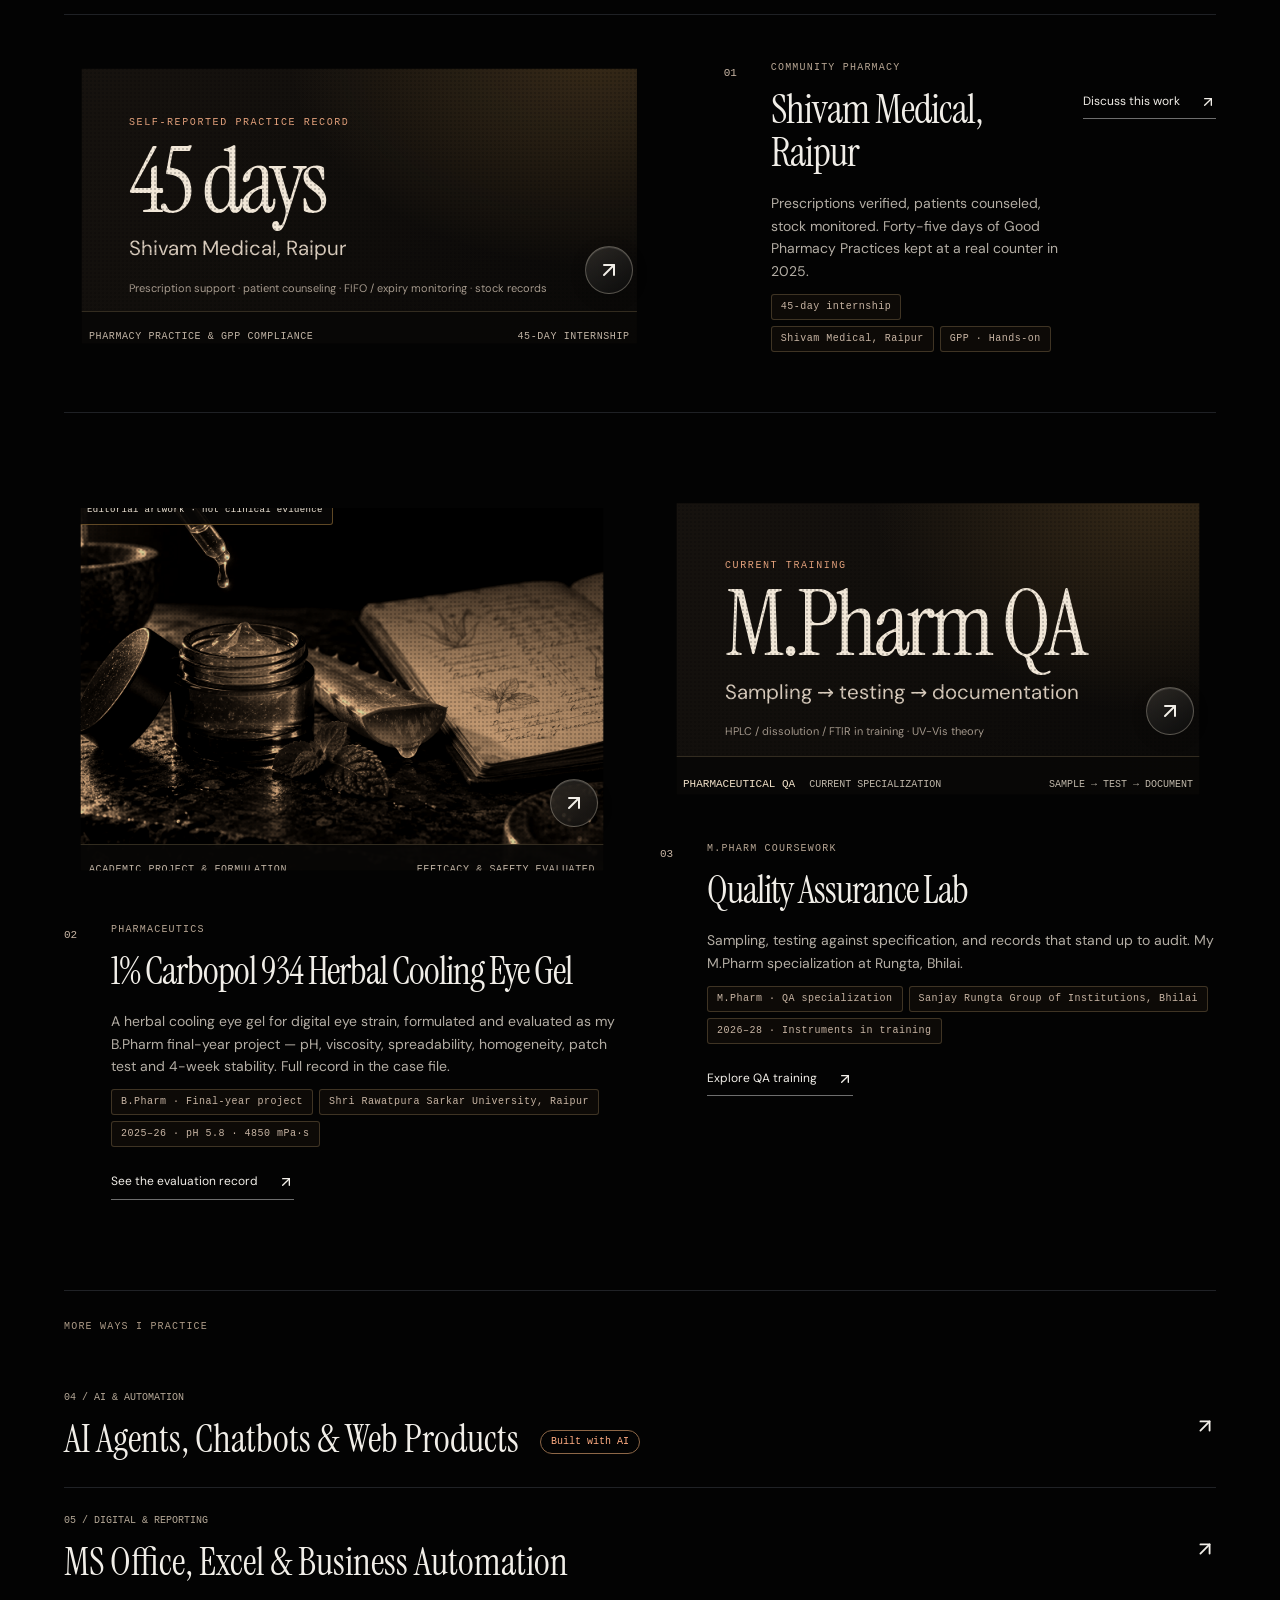
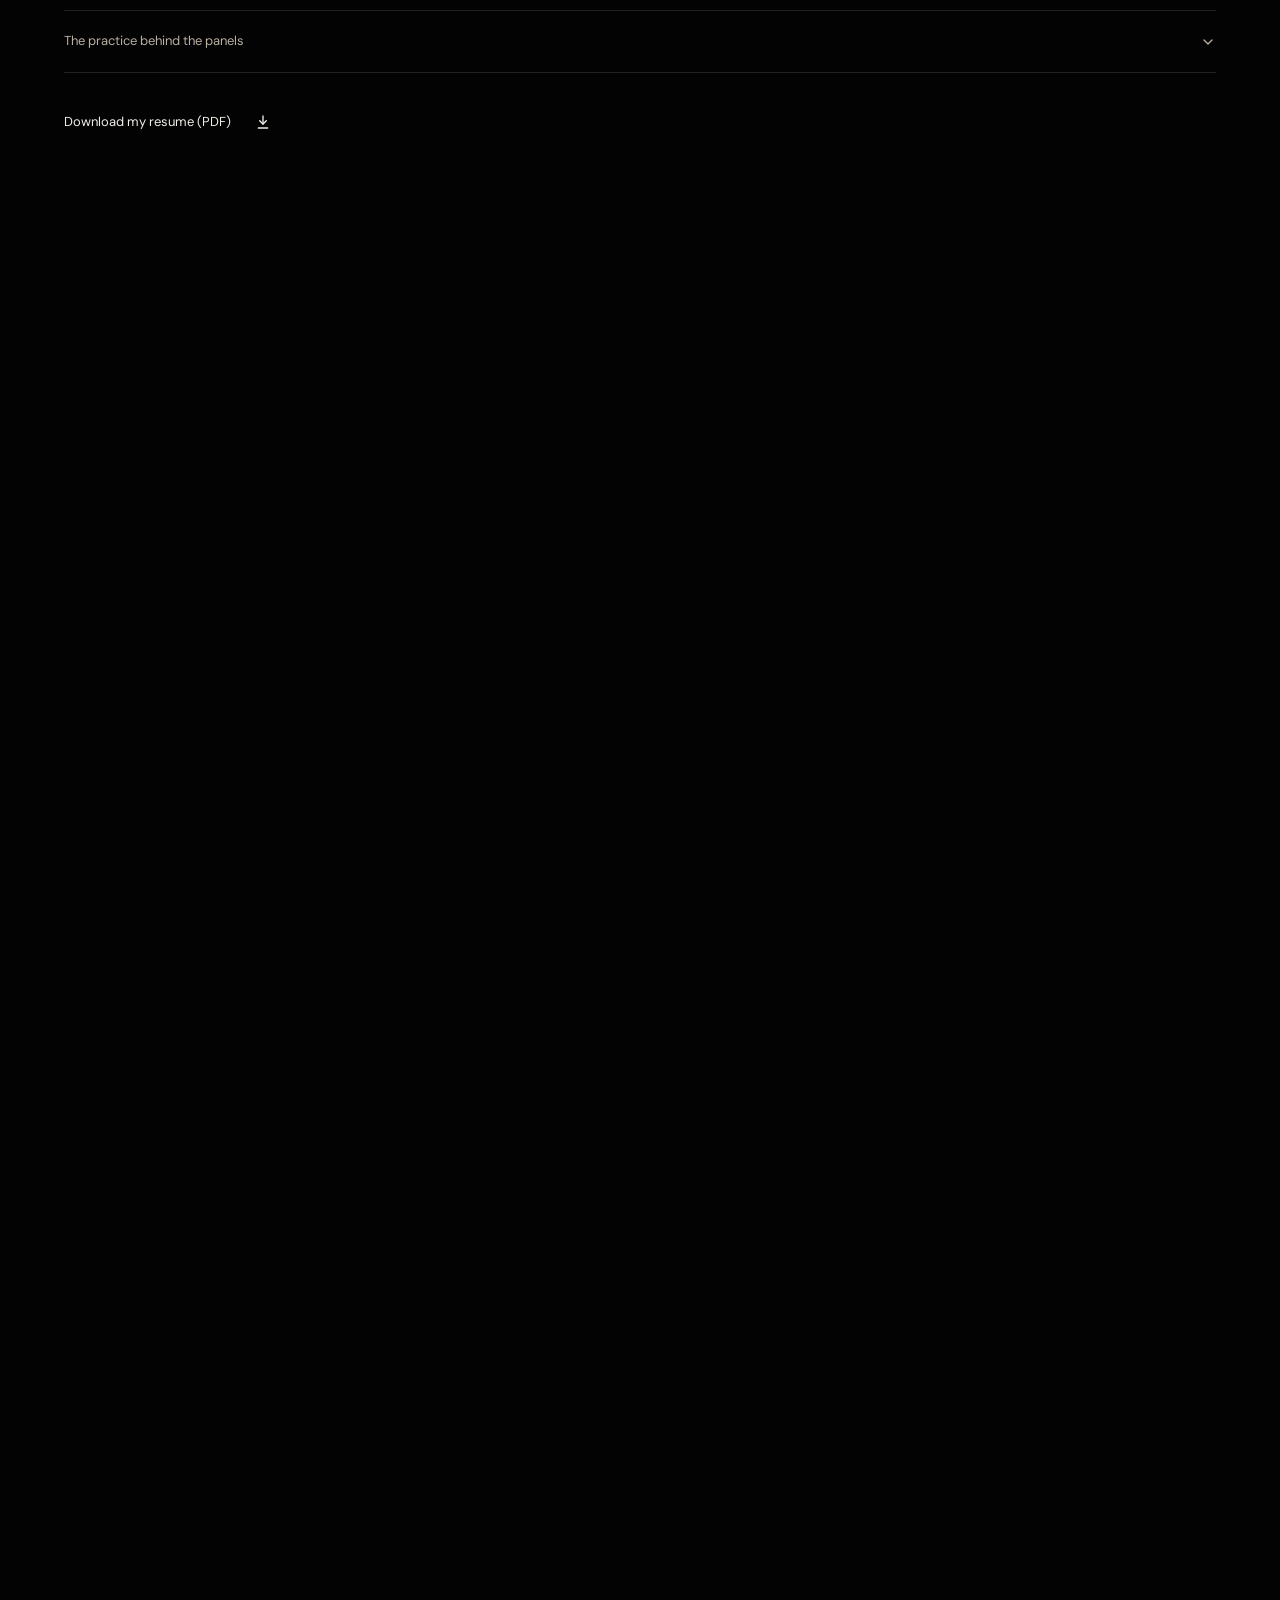
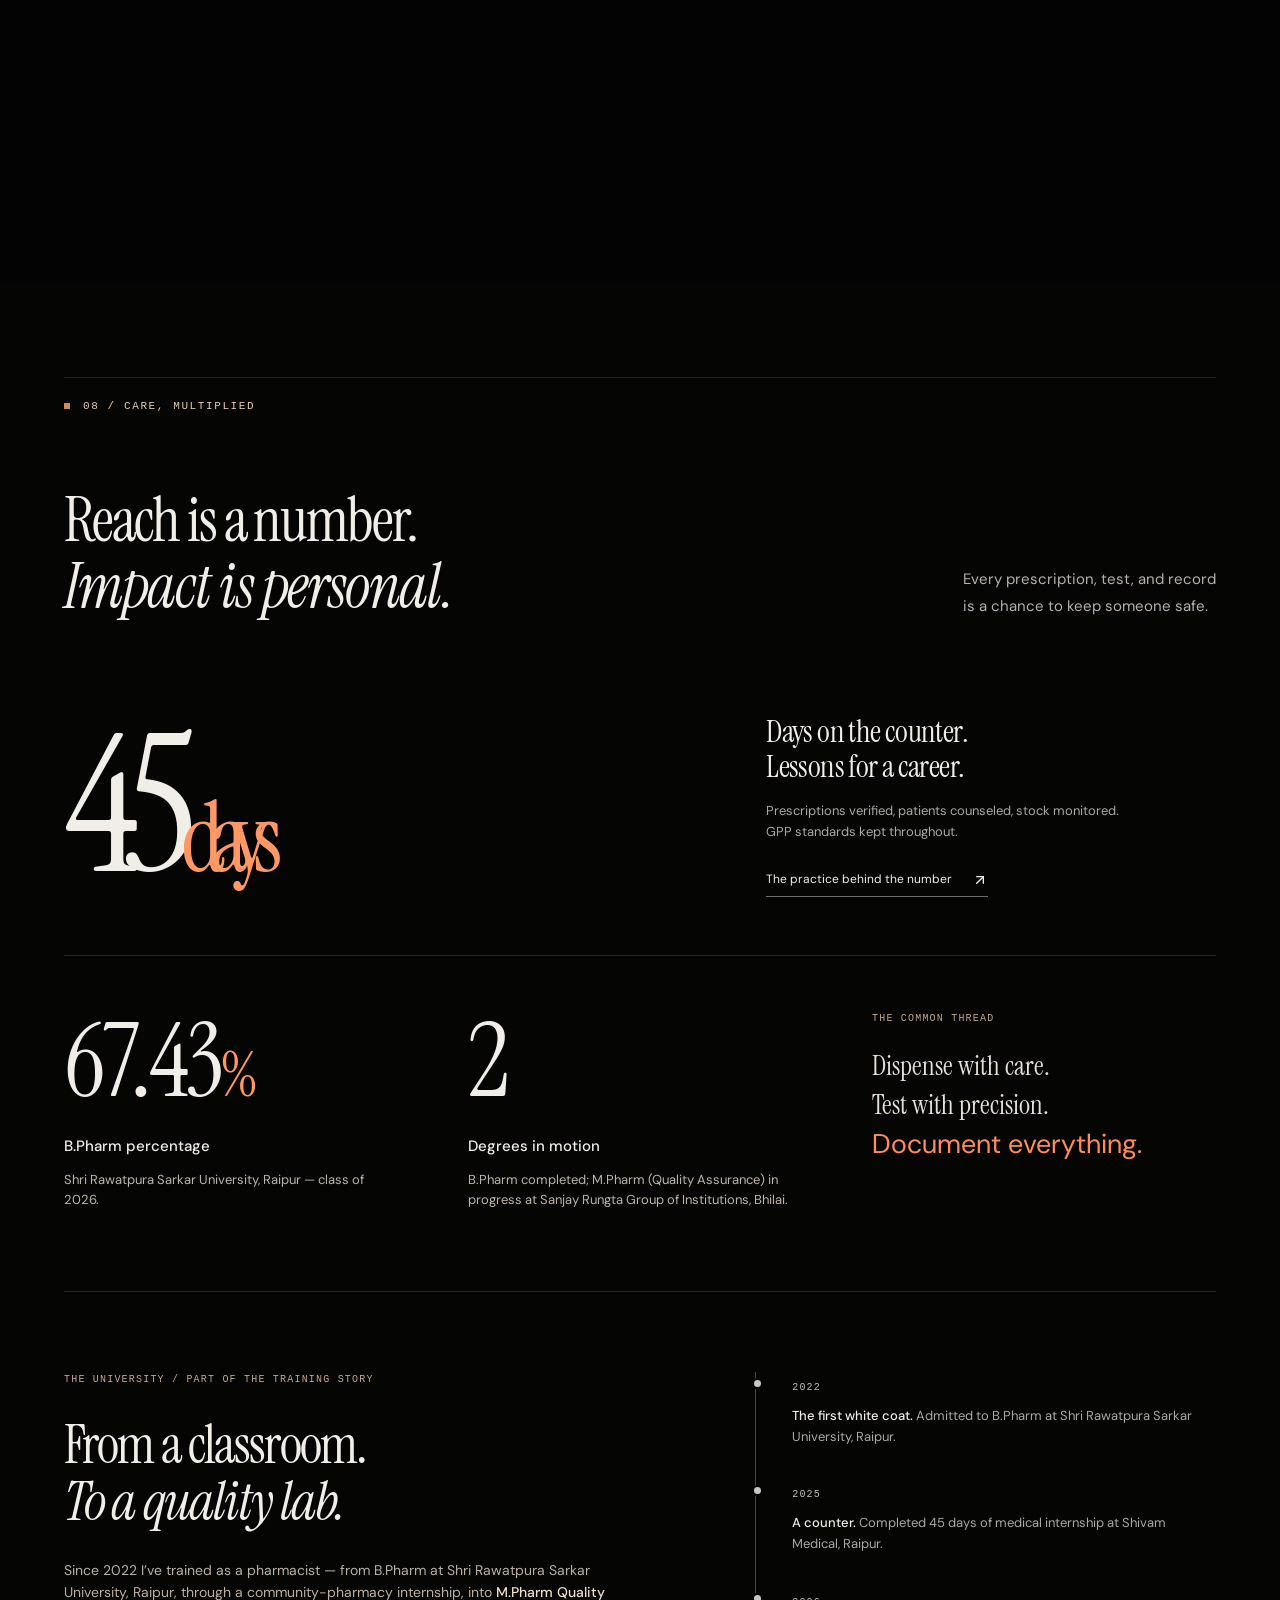
==== commit 296fee99: "Add new social media links to sameAs property" ====
--- a/index.html
+++ b/index.html
@@ -3,6 +3,7 @@
 <head> 
 <meta charset="UTF-8">
   <meta name="google-site-verification" content="XQs_oGVCGzLvOKYPtHXGbARqwh41KsDZ4HEIE8ExHZ0" />
+  <meta name="p:domain_verify" content="255053defa3b6eca3a24103471193474"/>
 <meta name="viewport" content="width=device-width, initial-scale=1.0">
 <title>Vikas Vivaan Yadav — B.Pharm | M.Pharm Quality Assurance</title>
 <meta name="description" content="Portfolio of Vikas Yadav — B.Pharm graduate, M.Pharm (Pharmaceutical Quality Assurance) candidate, and AI-native builder. Nine showcased live URLs, a runnable QA × AI drafting bench, pharmacy practice and GPP compliance.">
@@ -24,7 +25,7 @@
   "@context": "https://schema.org",
   "@type": "Person",
   "name": "Vikas Vivaan Yadav",
-    "alternateName": ["Vikas Yadav", "Vikas Vivaan"],
+    "alternateName": ["Vikas Yadav", "Vikas Vivaan", "Vikas Vivan"],
   "url": "https://vikasyadav.is-a.dev/",
   "image": "https://vikasyadav.is-a.dev/assets/og-card.jpg",
   "jobTitle": "Pharmacy graduate, M.Pharm (Quality Assurance) candidate, AI-native builder",
@@ -38,7 +39,7 @@
   "affiliation": { "@type": "CollegeOrUniversity", "name": "Sanjay Rungta Group of Institutions, Bhilai" },
   "worksFor": { "@type": "Organization", "name": "Avzera Digital Solutions" },
   "knowsAbout": ["Pharmaceutical Quality Assurance", "Good Pharmacy Practices", "AI agents and automation", "Web app development", "Hindi personal-finance writing"],
-  "sameAs": ["https://www.linkedin.com/in/vikasvivaan", "https://github.com/VikasVivaan", "https://www.youtube.com/@VikasVivaan", "https://x.com/VikasVivaanY", "https://www.instagram.com/vikasvivaanyadav", "https://medium.com/@vikasvivaan", "https://gravatar.com/vikasvivaan", "https://www.facebook.com/vikasvivaanyadav", "https://www.rupium.in"]
+  "sameAs": ["https://www.linkedin.com/in/vikasvivaan", "https://github.com/VikasVivaan", "https://www.youtube.com/@VikasVivaan", "https://x.com/VikasVivaanY", "https://www.instagram.com/vikasvivaanyadav", "https://www.threads.com/@vikasvivaanyadav", "https://www.snapchat.com/@vikasvivaan", "https://medium.com/@vikasvivaan", "https://gravatar.com/vikasvivaan", "https://www.facebook.com/vikasvivaanyadav", "https://dev.to/vikasvivaan", "https://www.reddit.com/user/VikasVivaan", "https://www.producthunt.com/@vikasvivaan", "https://vikasvivaan.substack.com", "https://www.pinterest.com/vikasvivaan", "https://linktr.ee/VikasVivaan", "https://www.fiverr.com/vikasvivaan", "https://contra.com/vikasvivaan", "https://www.behance.net/vikasvivaan", "https://www.freelancer.com/u/vikasvivaan", "https://www.rupium.in"]
 }
 </script>
 <link rel="preload" as="font" type="font/woff2" href="assets/fonts/dm-sans-latin.woff2" crossorigin>
